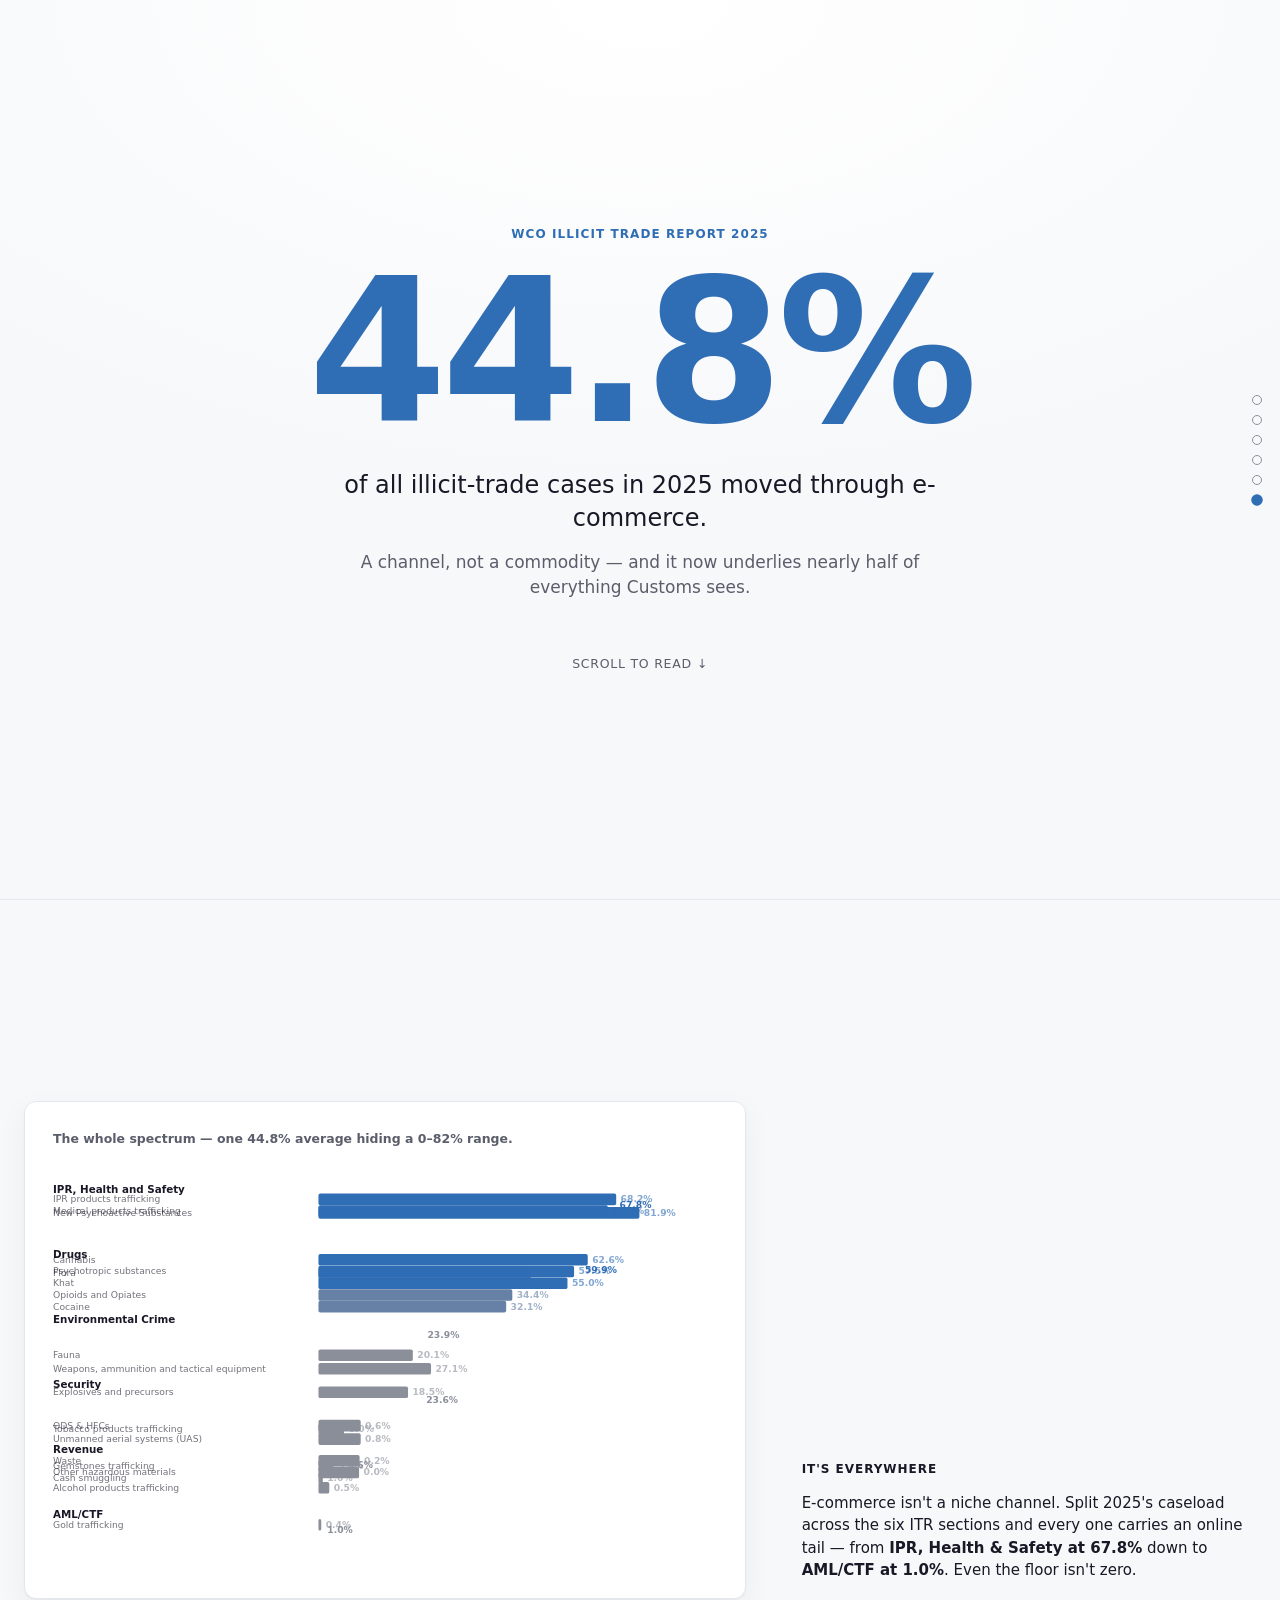
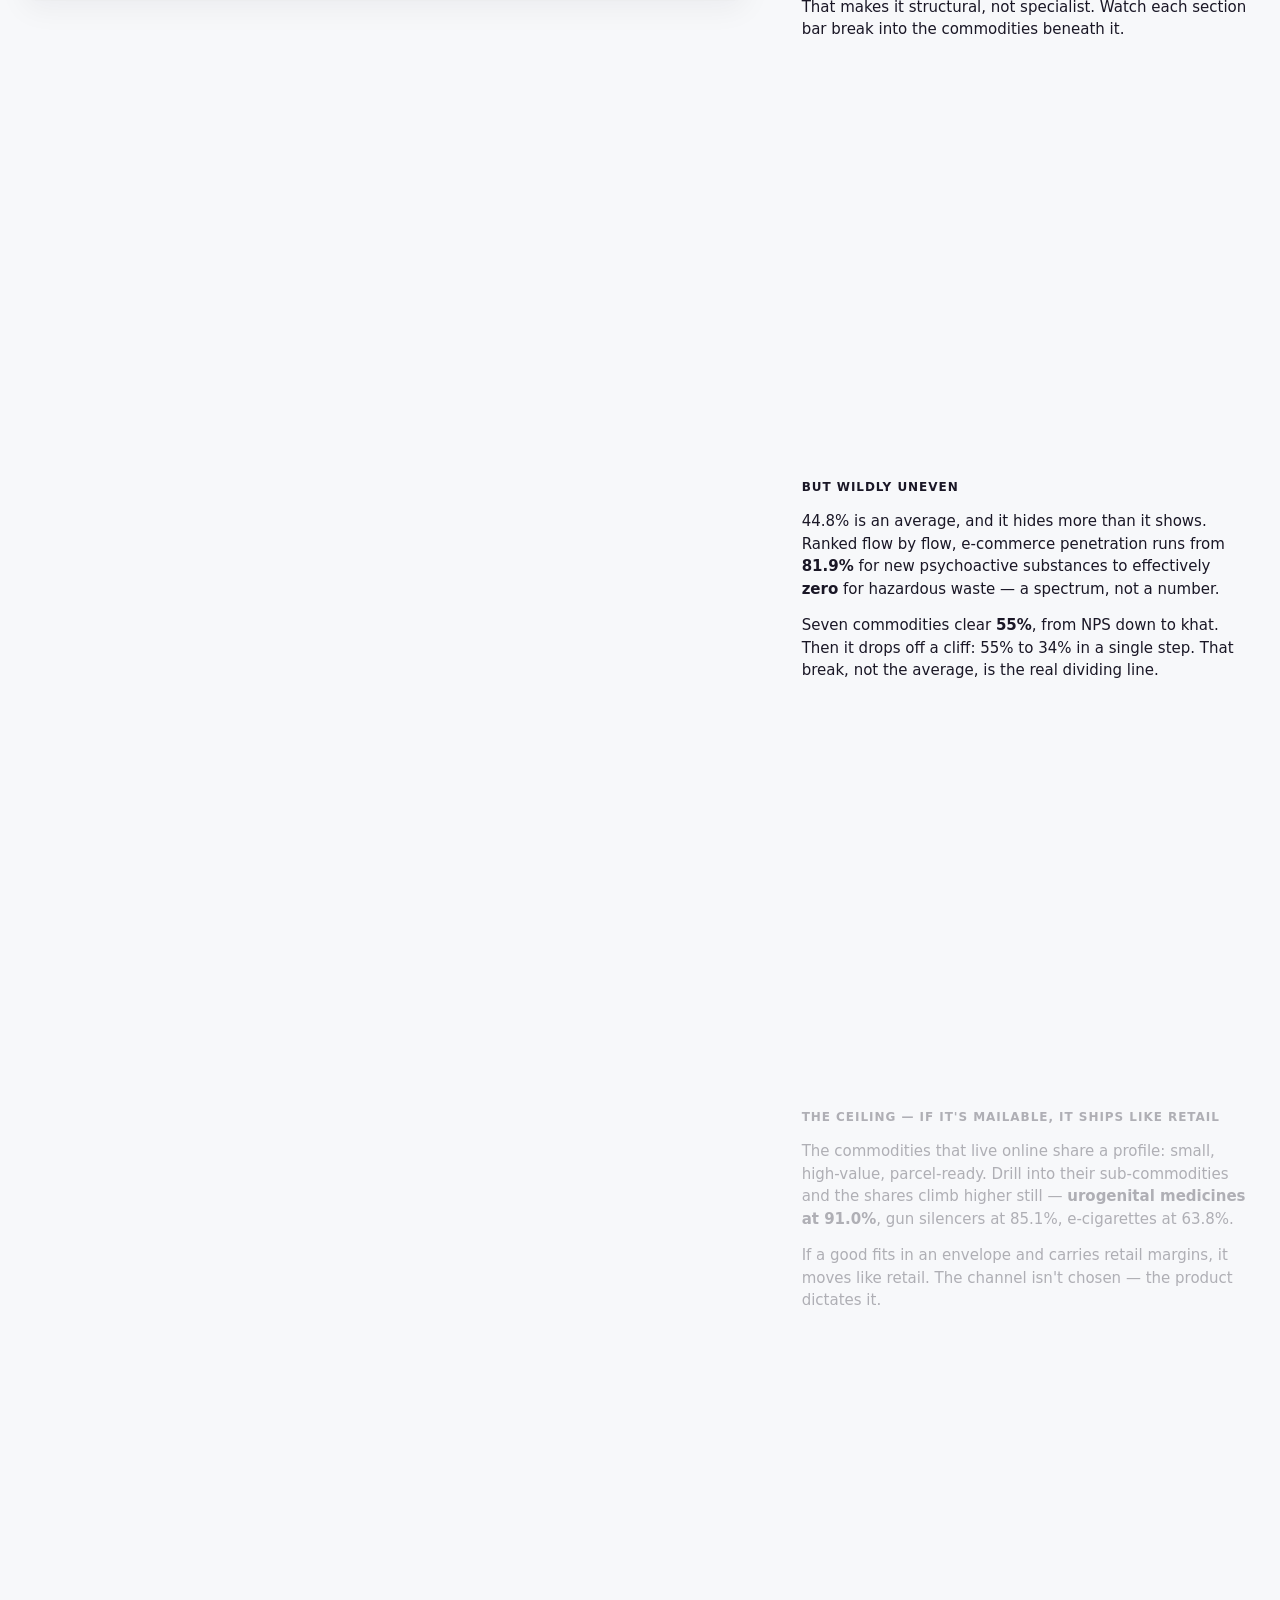
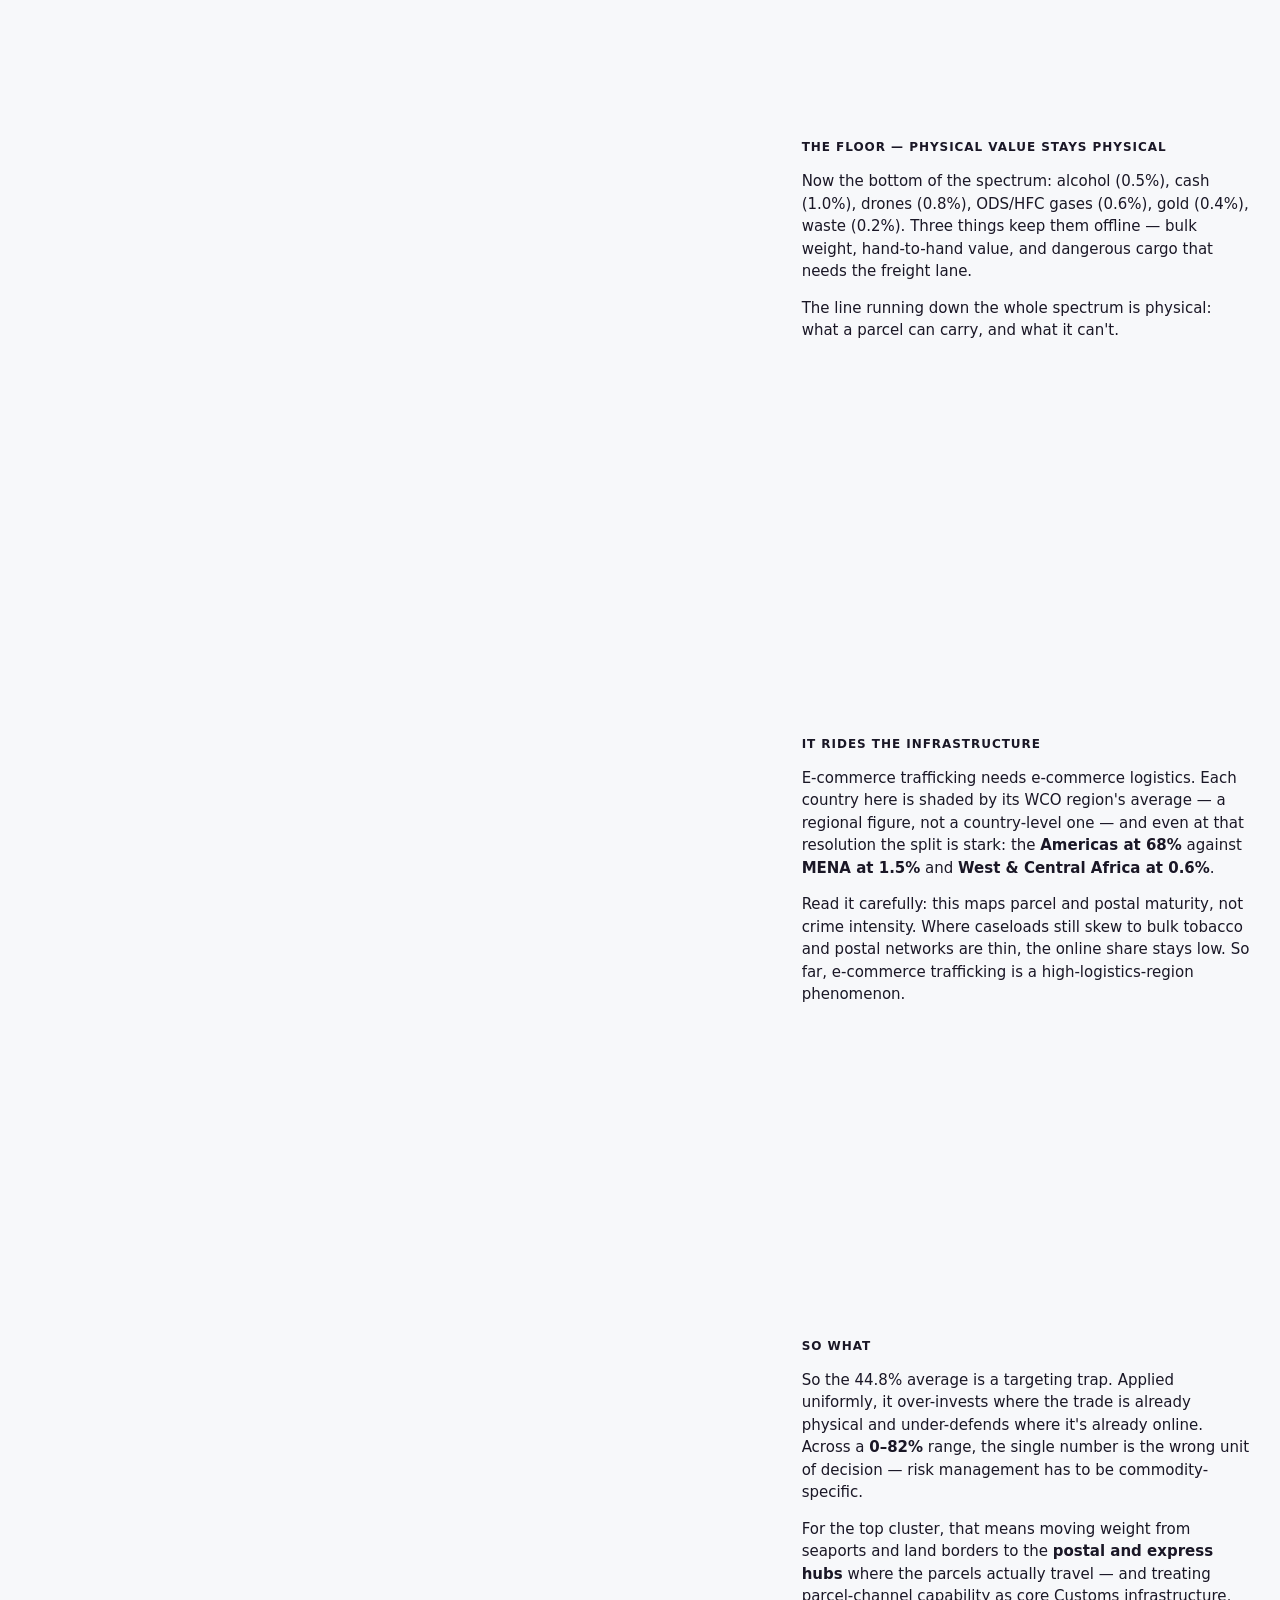
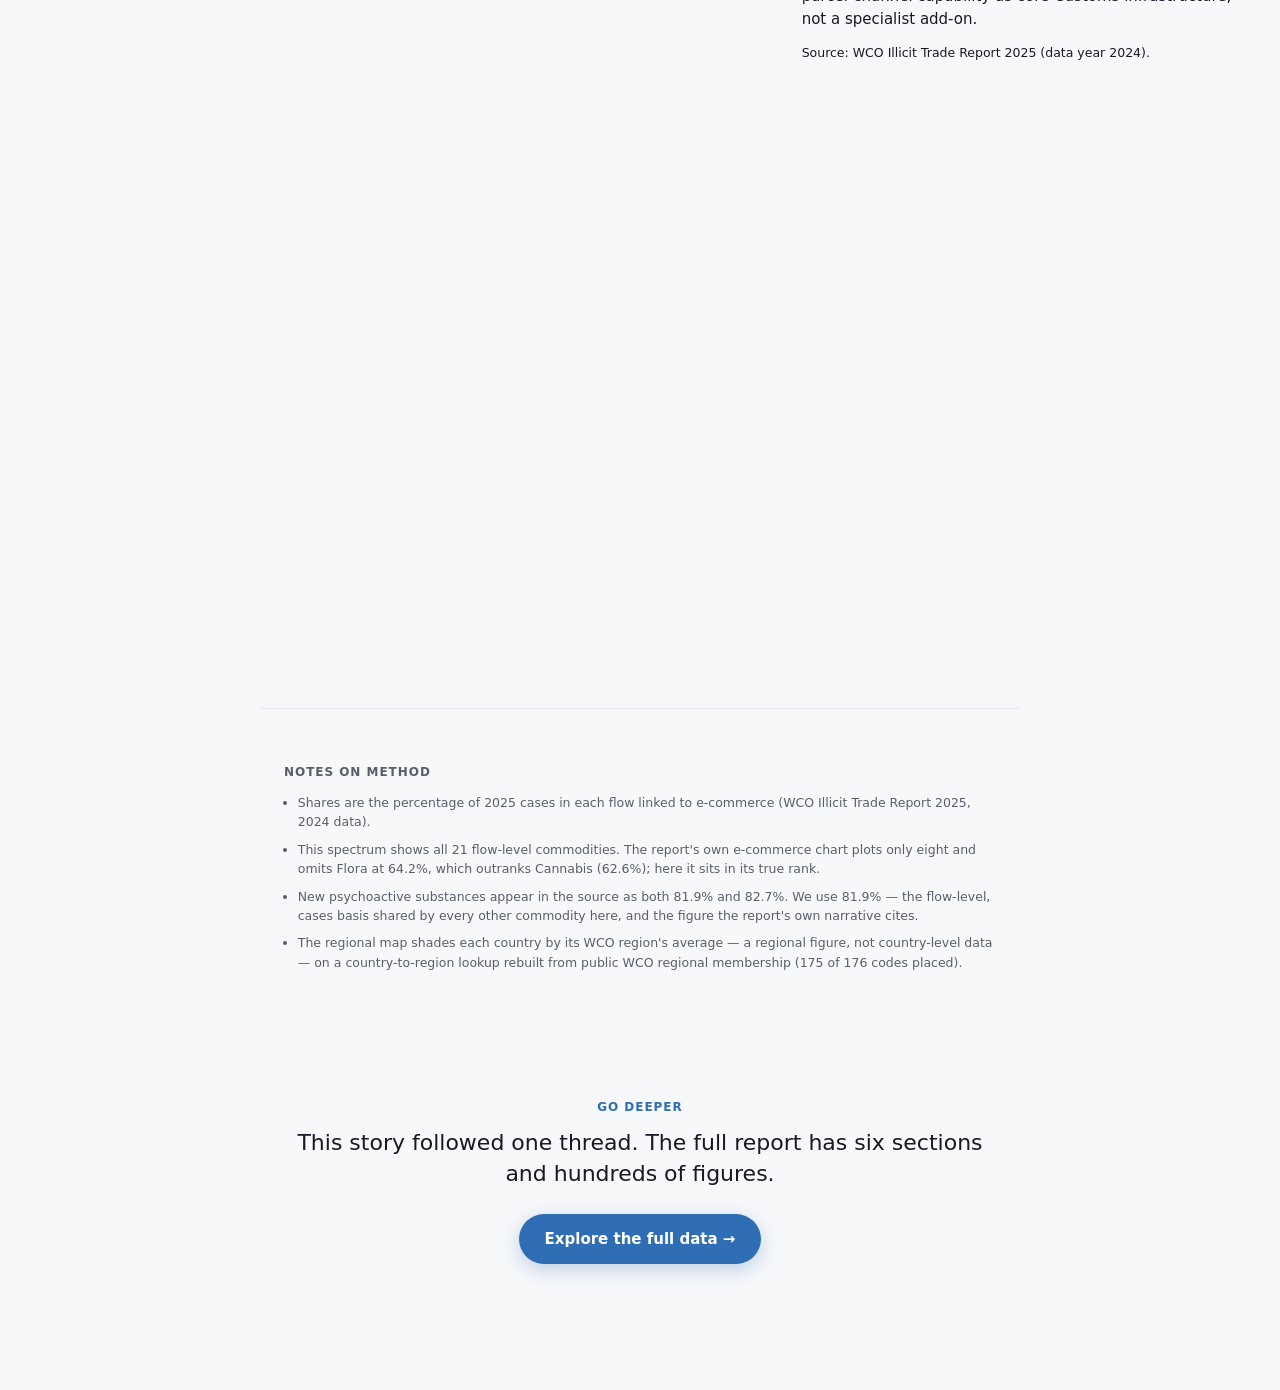
==== index.html @ 4ec56b1b "Phase A: Explore app shell + chart component library + Drugs section Build the Explore app (explore." ====
<!DOCTYPE html>
<html lang="en" style="--accent:#2F6DB5">
<head>
  <meta charset="utf-8">
  <meta name="viewport" content="width=device-width, initial-scale=1">
  <title>The e-commerce spectrum &mdash; WCO Illicit Trade Report 2025</title>
  <meta name="description" content="A scroll-driven read of how much of each illicit good now moves through e-commerce, from 81.9% to nearly zero. WCO Illicit Trade Report 2025.">
  <link rel="icon" href="data:,">
  <link rel="stylesheet" href="./styles.css">
</head>
<body>
  <!-- ============================================================= -->
  <!-- BEAT 1 — HOOK (full viewport, before the sticky graphic)      -->
  <!-- ============================================================= -->
  <header class="hook" id="hook">
    <div class="hook-inner">
      <p class="eyebrow">WCO Illicit Trade Report 2025</p>
      <p class="hook-number"><span class="hook-figure">44.8%</span></p>
      <p class="hook-sub">
        of all illicit-trade cases in 2025 moved through e-commerce.
      </p>
      <p class="hook-subline">
        A channel, not a commodity &mdash; and it now underlies nearly half of
        everything Customs sees.
      </p>
      <p class="hook-scroll" aria-hidden="true">Scroll to read &darr;</p>
    </div>
  </header>

  <!-- ============================================================= -->
  <!-- BEATS 2–7 — sticky transforming graphic + scrolling narration -->
  <!-- ============================================================= -->
  <div class="scrolly" id="scrolly">

    <!-- STICKY graphic pane (pinned; one persistent graphic drives all states) -->
    <div class="scrolly__graphic">
      <figure class="graphic-inner" role="group" aria-labelledby="graphic-caption">
        <figcaption class="graphic-caption" id="graphic-caption">
          E-commerce share of illicit-trade cases &mdash; the full commodity spectrum.
        </figcaption>
        <!-- The graphic. Ships with a static full spectrum so it renders with no JS;
             app.js replaces it with the interactive, scroll-driven version. -->
        <div class="graphic" id="graphic" aria-busy="true">
          <svg viewBox="0 0 900 560" width="100%" role="img" aria-label="E-commerce share of illicit-trade cases for 21 commodities, from 81.9% for new psychoactive substances down to 0.0% for other hazardous materials.">
            <g><text class="cat-label" x="0" y="25">New Psychoactive Substances</text><rect x="360" y="14.5" width="486.0" height="13" rx="2.5" fill="#2F6DB5"></rect><text class="val-label" x="852.0" y="25" fill="#2F6DB5">81.9%</text></g>
            <g><text class="cat-label" x="0" y="51">IPR products trafficking</text><rect x="360" y="40.5" width="404.7" height="13" rx="2.5" fill="#2F6DB5"></rect><text class="val-label" x="770.7" y="51" fill="#2F6DB5">68.2%</text></g>
            <g><text class="cat-label" x="0" y="77">Medical products trafficking</text><rect x="360" y="66.5" width="386.3" height="13" rx="2.5" fill="#2F6DB5"></rect><text class="val-label" x="752.3" y="77" fill="#2F6DB5">65.1%</text></g>
            <g><text class="cat-label" x="0" y="103">Flora</text><rect x="360" y="92.5" width="381.0" height="13" rx="2.5" fill="#2F6DB5"></rect><text class="val-label" x="747.0" y="103" fill="#2F6DB5">64.2%</text></g>
            <g><text class="cat-label" x="0" y="129">Cannabis</text><rect x="360" y="118.5" width="371.5" height="13" rx="2.5" fill="#2F6DB5"></rect><text class="val-label" x="737.5" y="129" fill="#2F6DB5">62.6%</text></g>
            <g><text class="cat-label" x="0" y="155">Psychotropic substances</text><rect x="360" y="144.5" width="341.2" height="13" rx="2.5" fill="#2F6DB5"></rect><text class="val-label" x="707.2" y="155" fill="#2F6DB5">57.5%</text></g>
            <g><text class="cat-label" x="0" y="181">Khat</text><rect x="360" y="170.5" width="326.4" height="13" rx="2.5" fill="#2F6DB5"></rect><text class="val-label" x="692.4" y="181" fill="#2F6DB5">55.0%</text></g>
            <g><text class="cat-label" x="0" y="207">Opioids and Opiates</text><rect x="360" y="196.5" width="204.1" height="13" rx="2.5" fill="#8A8F9A"></rect><text class="val-label" x="570.1" y="207" fill="#8A8F9A">34.4%</text></g>
            <g><text class="cat-label" x="0" y="233">Cocaine</text><rect x="360" y="222.5" width="190.5" height="13" rx="2.5" fill="#8A8F9A"></rect><text class="val-label" x="556.5" y="233" fill="#8A8F9A">32.1%</text></g>
            <g><text class="cat-label" x="0" y="259">Weapons, ammunition and tactical equipment</text><rect x="360" y="248.5" width="160.8" height="13" rx="2.5" fill="#8A8F9A"></rect><text class="val-label" x="526.8" y="259" fill="#8A8F9A">27.1%</text></g>
            <g><text class="cat-label" x="0" y="285">Fauna</text><rect x="360" y="274.5" width="119.3" height="13" rx="2.5" fill="#8A8F9A"></rect><text class="val-label" x="485.3" y="285" fill="#8A8F9A">20.1%</text></g>
            <g><text class="cat-label" x="0" y="311">Explosives and precursors</text><rect x="360" y="300.5" width="109.8" height="13" rx="2.5" fill="#8A8F9A"></rect><text class="val-label" x="475.8" y="311" fill="#8A8F9A">18.5%</text></g>
            <g><text class="cat-label" x="0" y="337">Tobacco products trafficking</text><rect x="360" y="326.5" width="35.6" height="13" rx="2.5" fill="#8A8F9A"></rect><text class="val-label" x="401.6" y="337" fill="#8A8F9A">6.0%</text></g>
            <g><text class="cat-label" x="0" y="363">Gemstones trafficking</text><rect x="360" y="352.5" width="29.7" height="13" rx="2.5" fill="#8A8F9A"></rect><text class="val-label" x="395.7" y="363" fill="#8A8F9A">5.0%</text></g>
            <g><text class="cat-label" x="0" y="389">Cash smuggling</text><rect x="360" y="378.5" width="5.9" height="13" rx="2.5" fill="#8A8F9A"></rect><text class="val-label" x="371.9" y="389" fill="#8A8F9A">1.0%</text></g>
            <g><text class="cat-label" x="0" y="415">Unmanned aerial systems (UAS)</text><rect x="360" y="404.5" width="4.7" height="13" rx="2.5" fill="#8A8F9A"></rect><text class="val-label" x="370.7" y="415" fill="#8A8F9A">0.8%</text></g>
            <g><text class="cat-label" x="0" y="441">ODS &amp; HFCs</text><rect x="360" y="430.5" width="3.6" height="13" rx="2.5" fill="#8A8F9A"></rect><text class="val-label" x="369.6" y="441" fill="#8A8F9A">0.6%</text></g>
            <g><text class="cat-label" x="0" y="467">Alcohol products trafficking</text><rect x="360" y="456.5" width="3.0" height="13" rx="2.5" fill="#8A8F9A"></rect><text class="val-label" x="369.0" y="467" fill="#8A8F9A">0.5%</text></g>
            <g><text class="cat-label" x="0" y="493">Gold trafficking</text><rect x="360" y="482.5" width="2.4" height="13" rx="2.5" fill="#8A8F9A"></rect><text class="val-label" x="368.4" y="493" fill="#8A8F9A">0.4%</text></g>
            <g><text class="cat-label" x="0" y="519">Waste</text><rect x="360" y="508.5" width="1.2" height="13" rx="2.5" fill="#8A8F9A"></rect><text class="val-label" x="367.2" y="519" fill="#8A8F9A">0.2%</text></g>
            <g><text class="cat-label" x="0" y="545">Other hazardous materials</text><rect x="360" y="534.5" width="0.0" height="13" rx="2.5" fill="#8A8F9A"></rect><text class="val-label" x="366.0" y="545" fill="#8A8F9A">0.0%</text></g>
          </svg>
        </div>
      </figure>
    </div>

    <!-- SCROLLING narration. Each .step sets the graphic state as it enters view. -->
    <div class="scrolly__narration">

      <!-- BEAT 2 — IT'S EVERYWHERE (sections) -->
      <section class="step" data-beat="sections" id="step-sections">
        <p class="step-kicker">It's everywhere</p>
        <p>
          E-commerce isn't a niche channel. Split 2025's caseload across the six
          ITR sections and every one carries an online tail &mdash; from
          <strong>IPR, Health &amp; Safety at 67.8%</strong> down to
          <strong>AML/CTF at 1.0%</strong>. Even the floor isn't zero.
        </p>
        <p>
          That makes it structural, not specialist. Watch each section bar break
          into the commodities beneath it.
        </p>
      </section>

      <!-- BEAT 3 — WILDLY UNEVEN (full spectrum) -->
      <section class="step" data-beat="spectrum" id="step-spectrum">
        <p class="step-kicker">But wildly uneven</p>
        <p>
          44.8% is an average, and it hides more than it shows. Ranked flow by
          flow, e-commerce penetration runs from <strong>81.9%</strong> for new
          psychoactive substances to effectively <strong>zero</strong> for
          hazardous waste &mdash; a spectrum, not a number.
        </p>
        <p>
          Seven commodities clear <strong>55%</strong>, from NPS down to khat.
          Then it drops off a cliff: 55% to 34% in a single step. That break, not
          the average, is the real dividing line.
        </p>
      </section>

      <!-- BEAT 4 — THE CEILING -->
      <section class="step" data-beat="ceiling" id="step-ceiling">
        <p class="step-kicker">The ceiling &mdash; if it's mailable, it ships like retail</p>
        <p>
          The commodities that live online share a profile: small, high-value,
          parcel-ready. Drill into their sub-commodities and the shares climb
          higher still &mdash; <strong>urogenital medicines at 91.0%</strong>, gun
          silencers at 85.1%, e-cigarettes at 63.8%.
        </p>
        <p>
          If a good fits in an envelope and carries retail margins, it moves like
          retail. The channel isn't chosen &mdash; the product dictates it.
        </p>
      </section>

      <!-- BEAT 5 — THE FLOOR -->
      <section class="step" data-beat="floor" id="step-floor">
        <p class="step-kicker">The floor &mdash; physical value stays physical</p>
        <p>
          Now the bottom of the spectrum: alcohol (0.5%), cash (1.0%), drones
          (0.8%), ODS/HFC gases (0.6%), gold (0.4%), waste (0.2%). Three things
          keep them offline &mdash; bulk weight, hand-to-hand value, and dangerous
          cargo that needs the freight lane.
        </p>
        <p>
          The line running down the whole spectrum is physical: what a parcel can
          carry, and what it can't.
        </p>
      </section>

      <!-- BEAT 6 — THE MAP -->
      <section class="step" data-beat="map" id="step-map">
        <p class="step-kicker">It rides the infrastructure</p>
        <p>
          E-commerce trafficking needs e-commerce logistics. Each country here is
          shaded by its WCO region's average &mdash; a regional figure, not a
          country-level one &mdash; and even at that resolution the split is stark:
          the <strong>Americas at 68%</strong> against <strong>MENA at 1.5%</strong>
          and <strong>West &amp; Central Africa at 0.6%</strong>.
        </p>
        <p>
          Read it carefully: this maps parcel and postal maturity, not crime
          intensity. Where caseloads still skew to bulk tobacco and postal networks
          are thin, the online share stays low. So far, e-commerce trafficking is a
          high-logistics-region phenomenon.
        </p>
      </section>

      <!-- BEAT 7 — SO WHAT -->
      <section class="step" data-beat="sowhat" id="step-sowhat">
        <p class="step-kicker">So what</p>
        <p>
          So the 44.8% average is a targeting trap. Applied uniformly, it
          over-invests where the trade is already physical and under-defends where
          it's already online. Across a <strong>0&ndash;82%</strong> range, the
          single number is the wrong unit of decision &mdash; risk management has
          to be commodity-specific.
        </p>
        <p>
          For the top cluster, that means moving weight from seaports and land
          borders to the <strong>postal and express hubs</strong> where the parcels
          actually travel &mdash; and treating parcel-channel capability as core
          Customs infrastructure, not a specialist add-on.
        </p>
        <p class="step-credit">Source: WCO Illicit Trade Report 2025 (data year 2024).</p>
      </section>

    </div>
  </div>

  <!-- ============================================================= -->
  <!-- END-OF-PIECE SMALL PRINT — notes on method                    -->
  <!-- ============================================================= -->
  <footer class="method" id="method">
    <h2 class="method-title">Notes on method</h2>
    <ul class="method-list">
      <li>
        Shares are the percentage of 2025 cases in each flow linked to e-commerce
        (WCO Illicit Trade Report 2025, 2024 data).
      </li>
      <li>
        This spectrum shows all 21 flow-level commodities. The report's own
        e-commerce chart plots only eight and omits Flora at 64.2%, which outranks
        Cannabis (62.6%); here it sits in its true rank.
      </li>
      <li>
        New psychoactive substances appear in the source as both 81.9% and 82.7%.
        We use 81.9% &mdash; the flow-level, cases basis shared by every other
        commodity here, and the figure the report's own narrative cites.
      </li>
      <li>
        The regional map shades each country by its WCO region's average &mdash; a
        regional figure, not country-level data &mdash; on a country-to-region
        lookup rebuilt from public WCO regional membership (175 of 176 codes
        placed).
      </li>
    </ul>
  </footer>

  <!-- ============================================================= -->
  <!-- END OF STORY — gateway to the full Explore app                -->
  <!-- ============================================================= -->
  <aside class="explore-cta">
    <p class="explore-cta__eyebrow">Go deeper</p>
    <p class="explore-cta__lead">
      This story followed one thread. The full report has six sections and
      hundreds of figures.
    </p>
    <a class="explore-cta__btn" href="./explore.html">Explore the full data &rarr;</a>
  </aside>

  <script src="./app.js"></script>
</body>
</html>
---- styles.css ----
/* WCO ITR 2025 — Step 2: scrollytelling engine + the sticky transforming graphic.
   Progressive enhancement: the page renders as narration + a static full spectrum
   with no JavaScript; app.js adds `.js` to <html> and takes over the graphic. */

:root {
  --accent: #2F6DB5;      /* WCO blue — reserved for the e-commerce-native cluster */
  --accent-deep: #1B4A82; /* darkest end of the choropleth ramp */
  --gray: #8A8F9A;        /* every non-accent commodity */
  --ink: #1A1726;
  --ink-soft: #5A5E6B;
  --paper: #F7F8FA;
  --surface: #FFFFFF;
  --hairline: #E4E7ED;
}

* { box-sizing: border-box; }

html, body { margin: 0; padding: 0; }

body {
  font-family: -apple-system, "Segoe UI", system-ui, Roboto, sans-serif;
  font-size: 15px;
  line-height: 1.5;
  color: var(--ink);
  background: var(--paper);
  -webkit-font-smoothing: antialiased;
}

.eyebrow {
  margin: 0 0 14px;
  font-size: 12px;
  font-weight: 600;
  letter-spacing: 0.09em;
  text-transform: uppercase;
  color: var(--accent);
}

/* ================================================================= */
/* BEAT 1 — HOOK                                                      */
/* ================================================================= */
.hook {
  min-height: 100vh;
  min-height: 100svh;
  display: flex;
  align-items: center;
  justify-content: center;
  padding: 40px 24px;
  background:
    radial-gradient(120% 90% at 50% 0%, #FFFFFF 0%, var(--paper) 60%);
  border-bottom: 1px solid var(--hairline);
}

.hook-inner {
  max-width: 760px;
  text-align: center;
}

.hook-number {
  margin: 0;
  line-height: 0.95;
}

.hook-figure {
  display: inline-block;
  font-size: clamp(72px, 18vw, 200px);
  font-weight: 700;
  letter-spacing: -0.03em;
  color: var(--accent);
  font-variant-numeric: tabular-nums;
}

.hook-sub {
  margin: 22px auto 0;
  max-width: 30em;
  font-size: clamp(17px, 2.6vw, 24px);
  font-weight: 500;
  line-height: 1.4;
  color: var(--ink);
}

.hook-subline {
  margin: 14px auto 0;
  max-width: 34em;
  font-size: clamp(14px, 1.9vw, 17px);
  font-weight: 400;
  line-height: 1.45;
  color: var(--ink-soft);
}

.hook-scroll {
  margin: 56px 0 0;
  font-size: 12.5px;
  letter-spacing: 0.06em;
  text-transform: uppercase;
  color: var(--ink-soft);
}
.js .hook-scroll { animation: nudge 2.4s ease-in-out infinite; }
@keyframes nudge {
  0%, 100% { transform: translateY(0); opacity: 0.75; }
  50%      { transform: translateY(5px); opacity: 1; }
}

/* ================================================================= */
/* SCROLLY LAYOUT — sticky graphic + narration column                */
/* ================================================================= */
.scrolly {
  max-width: 1440px;
  margin: 0 auto;
  padding: 0 24px 8vh;
  display: grid;
  grid-template-columns: 1.35fr 0.85fr;
  gap: 56px;
  align-items: start;
}

/* Sticky graphic pane */
.scrolly__graphic {
  position: -webkit-sticky;
  position: sticky;
  top: 0;
  height: 100vh;
  height: 100svh;
  display: flex;
  align-items: center;
}

.graphic-inner {
  margin: 0;
  width: 100%;
  position: relative;
  background: var(--surface);
  border: 1px solid var(--hairline);
  border-radius: 12px;
  padding: 28px 28px 24px;
  box-shadow: 0 1px 2px rgba(26, 23, 38, 0.05), 0 10px 30px rgba(26, 23, 38, 0.05);
}

.graphic-caption {
  margin: 0 0 12px;
  font-size: 12.5px;
  font-weight: 600;
  color: var(--ink-soft);
  min-height: 1.4em;
}

.graphic { width: 100%; position: relative; }

.graphic svg { display: block; width: 100%; height: auto; transition: opacity 0.55s ease; }
.graphic svg text { font-family: inherit; }

/* Chart typography */
.cat-label { font-size: 12.5px; fill: var(--ink); }
.val-label {
  font-size: 12.5px;
  font-weight: 600;
  font-variant-numeric: tabular-nums;
}
.sec-label { font-size: 14px; font-weight: 600; fill: var(--ink); }

/* Narration column */
.scrolly__narration {
  padding: 42vh 0;
}

.step {
  min-height: 62vh;
  margin: 0 0 8vh;
  display: flex;
  flex-direction: column;
  justify-content: center;
  max-width: 30em;
}

.step p {
  margin: 0 0 14px;
  color: var(--ink);
}
.step p strong { font-weight: 650; color: var(--ink); }

.step-kicker {
  margin: 0 0 14px !important;
  font-size: 12px;
  font-weight: 700;
  letter-spacing: 0.08em;
  text-transform: uppercase;
  color: var(--accent);
}

.step-credit {
  margin-top: 10px;
  font-size: 12.5px;
  color: var(--ink-soft);
}

/* Once the interactive graphic is built, dim inactive steps so the reader's
   focus tracks the graphic. Gated on `.enhanced` (not `.js`) so a data-load
   failure leaves every step fully readable. */
.enhanced .step {
  opacity: 0.32;
  transition: opacity 0.4s ease;
}
.enhanced .step.is-active { opacity: 1; }

/* ================================================================= */
/* BEAT 4 — sub-commodity annotation cards (built by JS)             */
/* ================================================================= */
.annotations {
  position: absolute;
  inset: 0;
  pointer-events: none;
}
.anno {
  position: absolute;
  right: 4%;
  max-width: 44%;
  background: var(--accent);
  color: #fff;
  padding: 8px 11px;
  border-radius: 8px;
  font-size: 12.5px;
  line-height: 1.3;
  box-shadow: 0 6px 18px rgba(26, 23, 38, 0.18);
  opacity: 0;
  transform: translateX(16px);
  transition: opacity 0.45s ease, transform 0.45s ease;
}
/* Stacked down the right of the chart. Percentages are of the chart (.graphic),
   which sits below the caption, so the cards spread over the bars without ever
   reaching the caption. */
.anno:nth-child(1) { top: 4%; }
.anno:nth-child(2) { top: 38%; }
.anno:nth-child(3) { top: 63%; }
.anno b {
  display: block;
  font-size: 18px;
  font-weight: 700;
  font-variant-numeric: tabular-nums;
  line-height: 1.1;
}
.anno small { opacity: 0.85; font-size: 11.5px; }
.annotations.show .anno { opacity: 1; transform: translateX(0); }
.annotations.show .anno:nth-child(2) { transition-delay: 0.1s; }
.annotations.show .anno:nth-child(3) { transition-delay: 0.2s; }

/* On narrower columns the chart is shorter while the text cards wrap taller, so
   compact the cards and pack the stack tighter to keep all three within the
   chart — no card overruns the box or collides with its neighbour. */
@media (max-width: 1120px) {
  .anno {
    max-width: 46%;
    padding: 6px 9px;
    font-size: 11px;
    line-height: 1.22;
  }
  .anno b { font-size: 15px; line-height: 1.05; }
  .anno small { font-size: 10.5px; }
  .anno:nth-child(1) { top: 3%; }
  .anno:nth-child(2) { top: 34%; }
  .anno:nth-child(3) { top: 60%; }
}
/* In the tightest windows — the narrow two-column band and small phones — even
   the compact cards can't all fit with the secondary note, so drop the note
   (keeping the headline share + label) rather than let the cards overlap. */
@media (min-width: 821px) and (max-width: 1010px) { .anno small { display: none; } }
@media (max-width: 500px) { .anno small { display: none; } }

/* ================================================================= */
/* BEAT 6 — choropleth map + legend (built by JS)                    */
/* ================================================================= */
.mapwrap {
  position: absolute;
  inset: 28px 28px 24px;
  display: flex;
  flex-direction: column;
  justify-content: center;
  opacity: 0;
  pointer-events: none;
  transition: opacity 0.6s ease;
}
.mapwrap.show { opacity: 1; }
.mapwrap svg { display: block; width: 100%; height: auto; }
.map-country { stroke: var(--surface); stroke-width: 0.4; }

.map-legend {
  margin-top: 14px;
  display: flex;
  align-items: center;
  gap: 10px;
  font-size: 11.5px;
  color: var(--ink-soft);
  flex-wrap: wrap;
}
.legend-bar {
  height: 10px;
  width: 160px;
  border-radius: 5px;
  background: linear-gradient(90deg, #E8F0F9 0%, var(--accent) 70%, var(--accent-deep) 100%);
}
.legend-caption {
  margin-top: 8px;
  font-size: 11.5px;
  color: var(--ink-soft);
  line-height: 1.35;
}

/* Graphic swaps between the bar SVG and the map — cross-fade rather than a
   hard visibility snap so the bars→map transition reads as one deliberate move. */
.graphic.is-map svg { opacity: 0; pointer-events: none; }

/* ================================================================= */
/* Progress dots                                                     */
/* ================================================================= */
.progress {
  position: fixed;
  right: 18px;
  top: 50%;
  transform: translateY(-50%);
  display: flex;
  flex-direction: column;
  gap: 10px;
  z-index: 20;
}
.progress button {
  width: 10px; height: 10px;
  padding: 0;
  border: 1.5px solid var(--gray);
  border-radius: 50%;
  background: transparent;
  cursor: pointer;
  transition: background 0.25s ease, border-color 0.25s ease, transform 0.2s ease;
}
.progress button.on {
  background: var(--accent);
  border-color: var(--accent);
  transform: scale(1.15);
}
.progress button:focus-visible { outline: 2px solid var(--accent); outline-offset: 2px; }

.chart-error { font-size: 14px; color: #B23A3A; }

/* ================================================================= */
/* END-OF-PIECE SMALL PRINT — notes on method                        */
/* ================================================================= */
.method {
  max-width: 760px;
  margin: 0 auto;
  padding: 6vh 24px 12vh;
  border-top: 1px solid var(--hairline);
  color: var(--ink-soft);
}
.method-title {
  margin: 0 0 12px;
  font-size: 12px;
  font-weight: 700;
  letter-spacing: 0.08em;
  text-transform: uppercase;
  color: var(--ink-soft);
}
.method-list {
  margin: 0;
  padding-left: 1.1em;
  font-size: 12.5px;
  line-height: 1.55;
}
.method-list li { margin: 0 0 8px; }
.method-list li:last-child { margin-bottom: 0; }

/* ================================================================= */
/* END-OF-STORY CTA — gateway to the Explore app                     */
/* ================================================================= */
.explore-cta {
  max-width: 760px;
  margin: 0 auto;
  padding: 2vh 24px 14vh;
  text-align: center;
}
.explore-cta__eyebrow {
  margin: 0 0 12px;
  font-size: 12px; font-weight: 700; letter-spacing: 0.08em;
  text-transform: uppercase; color: var(--accent);
}
.explore-cta__lead {
  margin: 0 auto 24px;
  max-width: 34em;
  font-size: clamp(17px, 2.4vw, 22px);
  font-weight: 500; line-height: 1.4; color: var(--ink);
}
.explore-cta__btn {
  display: inline-block;
  padding: 14px 26px;
  background: var(--accent); color: #fff;
  font-size: 15px; font-weight: 650;
  text-decoration: none; border-radius: 999px;
  box-shadow: 0 6px 20px rgba(47, 109, 181, 0.28);
  transition: transform 0.2s ease, box-shadow 0.2s ease, background 0.2s ease;
}
.explore-cta__btn:hover {
  background: var(--accent-deep);
  transform: translateY(-1px);
  box-shadow: 0 9px 26px rgba(47, 109, 181, 0.34);
}
.explore-cta__btn:focus-visible { outline: 3px solid var(--accent); outline-offset: 3px; }

/* ================================================================= */
/* MOBILE FALLBACK                                                    */
/* Graphic sticks to the TOP as a shorter pane; narration scrolls    */
/* beneath it. Single column. Annotations reflow under the bars.     */
/* ================================================================= */
@media (max-width: 820px) {
  .scrolly {
    grid-template-columns: 1fr;
    gap: 0;
    padding-bottom: 4vh;
  }
  .scrolly__graphic {
    height: auto;
    top: 0;
    padding: 8px 0;
    background: linear-gradient(var(--paper) 78%, rgba(247,248,250,0));
    z-index: 5;
  }
  .graphic-inner { padding: 14px 14px 12px; }
  .scrolly__narration { padding: 6vh 0 2vh; }
  .step {
    min-height: 0;
    margin: 0 0 34vh;
    max-width: none;
  }
  .step:last-child { margin-bottom: 8vh; }
  .anno { font-size: 11.5px; }
  .progress { display: none; }
}

@media (max-width: 560px) {
  body { font-size: 14px; }
  .graphic-inner { border-radius: 10px; }
}

/* ================================================================= */
/* REDUCED MOTION — snap to end states, no tweening or nudges        */
/* ================================================================= */
@media (prefers-reduced-motion: reduce) {
  .enhanced .step,
  .anno,
  .mapwrap,
  .graphic svg,
  .progress button { transition: none !important; }
  .hook-scroll { animation: none !important; }
}
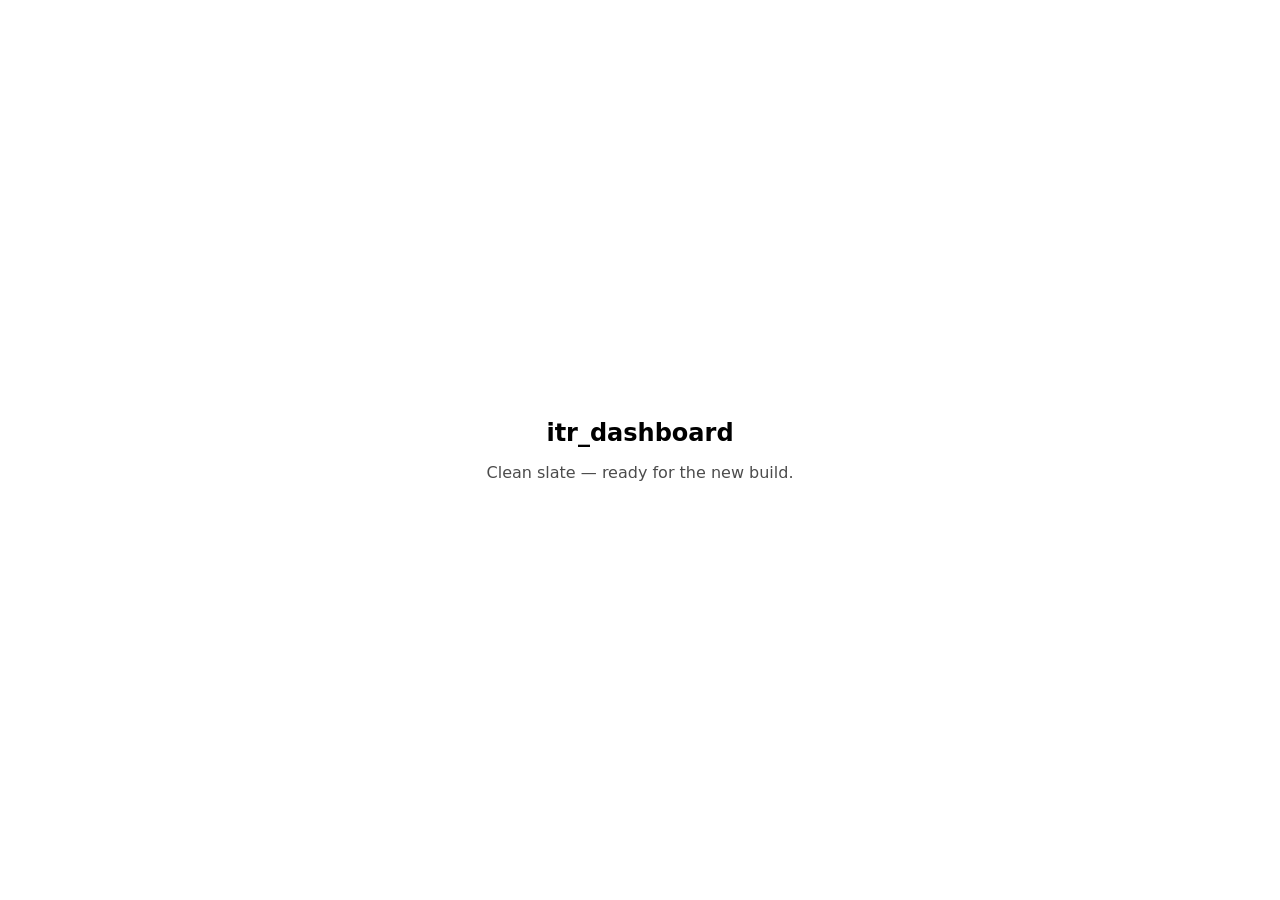
==== commit b25705e7: "Clear out ITR dashboard, keep GitHub Pages deployment Remove the ITR 2025 dashboard source (app.js, " ====
--- a/index.html
+++ b/index.html
@@ -1,218 +1,27 @@
 <!DOCTYPE html>
-<html lang="en" style="--accent:#2F6DB5">
+<html lang="en">
 <head>
   <meta charset="utf-8">
   <meta name="viewport" content="width=device-width, initial-scale=1">
-  <title>The e-commerce spectrum &mdash; WCO Illicit Trade Report 2025</title>
-  <meta name="description" content="A scroll-driven read of how much of each illicit good now moves through e-commerce, from 81.9% to nearly zero. WCO Illicit Trade Report 2025.">
-  <link rel="icon" href="data:,">
-  <link rel="stylesheet" href="./styles.css">
+  <title>itr_dashboard</title>
+  <style>
+    :root { color-scheme: light dark; }
+    body {
+      margin: 0;
+      min-height: 100vh;
+      display: grid;
+      place-items: center;
+      font: 16px/1.6 system-ui, -apple-system, "Segoe UI", sans-serif;
+    }
+    main { text-align: center; padding: 2rem; }
+    h1 { margin: 0 0 .5rem; font-size: 1.5rem; }
+    p { margin: 0; opacity: .7; }
+  </style>
 </head>
 <body>
-  <!-- ============================================================= -->
-  <!-- BEAT 1 — HOOK (full viewport, before the sticky graphic)      -->
-  <!-- ============================================================= -->
-  <header class="hook" id="hook">
-    <div class="hook-inner">
-      <p class="eyebrow">WCO Illicit Trade Report 2025</p>
-      <p class="hook-number"><span class="hook-figure">44.8%</span></p>
-      <p class="hook-sub">
-        of all illicit-trade cases in 2025 moved through e-commerce.
-      </p>
-      <p class="hook-subline">
-        A channel, not a commodity &mdash; and it now underlies nearly half of
-        everything Customs sees.
-      </p>
-      <p class="hook-scroll" aria-hidden="true">Scroll to read &darr;</p>
-    </div>
-  </header>
-
-  <!-- ============================================================= -->
-  <!-- BEATS 2–7 — sticky transforming graphic + scrolling narration -->
-  <!-- ============================================================= -->
-  <div class="scrolly" id="scrolly">
-
-    <!-- STICKY graphic pane (pinned; one persistent graphic drives all states) -->
-    <div class="scrolly__graphic">
-      <figure class="graphic-inner" role="group" aria-labelledby="graphic-caption">
-        <figcaption class="graphic-caption" id="graphic-caption">
-          E-commerce share of illicit-trade cases &mdash; the full commodity spectrum.
-        </figcaption>
-        <!-- The graphic. Ships with a static full spectrum so it renders with no JS;
-             app.js replaces it with the interactive, scroll-driven version. -->
-        <div class="graphic" id="graphic" aria-busy="true">
-          <svg viewBox="0 0 900 560" width="100%" role="img" aria-label="E-commerce share of illicit-trade cases for 21 commodities, from 81.9% for new psychoactive substances down to 0.0% for other hazardous materials.">
-            <g><text class="cat-label" x="0" y="25">New Psychoactive Substances</text><rect x="360" y="14.5" width="486.0" height="13" rx="2.5" fill="#2F6DB5"></rect><text class="val-label" x="852.0" y="25" fill="#2F6DB5">81.9%</text></g>
-            <g><text class="cat-label" x="0" y="51">IPR products trafficking</text><rect x="360" y="40.5" width="404.7" height="13" rx="2.5" fill="#2F6DB5"></rect><text class="val-label" x="770.7" y="51" fill="#2F6DB5">68.2%</text></g>
-            <g><text class="cat-label" x="0" y="77">Medical products trafficking</text><rect x="360" y="66.5" width="386.3" height="13" rx="2.5" fill="#2F6DB5"></rect><text class="val-label" x="752.3" y="77" fill="#2F6DB5">65.1%</text></g>
-            <g><text class="cat-label" x="0" y="103">Flora</text><rect x="360" y="92.5" width="381.0" height="13" rx="2.5" fill="#2F6DB5"></rect><text class="val-label" x="747.0" y="103" fill="#2F6DB5">64.2%</text></g>
-            <g><text class="cat-label" x="0" y="129">Cannabis</text><rect x="360" y="118.5" width="371.5" height="13" rx="2.5" fill="#2F6DB5"></rect><text class="val-label" x="737.5" y="129" fill="#2F6DB5">62.6%</text></g>
-            <g><text class="cat-label" x="0" y="155">Psychotropic substances</text><rect x="360" y="144.5" width="341.2" height="13" rx="2.5" fill="#2F6DB5"></rect><text class="val-label" x="707.2" y="155" fill="#2F6DB5">57.5%</text></g>
-            <g><text class="cat-label" x="0" y="181">Khat</text><rect x="360" y="170.5" width="326.4" height="13" rx="2.5" fill="#2F6DB5"></rect><text class="val-label" x="692.4" y="181" fill="#2F6DB5">55.0%</text></g>
-            <g><text class="cat-label" x="0" y="207">Opioids and Opiates</text><rect x="360" y="196.5" width="204.1" height="13" rx="2.5" fill="#8A8F9A"></rect><text class="val-label" x="570.1" y="207" fill="#8A8F9A">34.4%</text></g>
-            <g><text class="cat-label" x="0" y="233">Cocaine</text><rect x="360" y="222.5" width="190.5" height="13" rx="2.5" fill="#8A8F9A"></rect><text class="val-label" x="556.5" y="233" fill="#8A8F9A">32.1%</text></g>
-            <g><text class="cat-label" x="0" y="259">Weapons, ammunition and tactical equipment</text><rect x="360" y="248.5" width="160.8" height="13" rx="2.5" fill="#8A8F9A"></rect><text class="val-label" x="526.8" y="259" fill="#8A8F9A">27.1%</text></g>
-            <g><text class="cat-label" x="0" y="285">Fauna</text><rect x="360" y="274.5" width="119.3" height="13" rx="2.5" fill="#8A8F9A"></rect><text class="val-label" x="485.3" y="285" fill="#8A8F9A">20.1%</text></g>
-            <g><text class="cat-label" x="0" y="311">Explosives and precursors</text><rect x="360" y="300.5" width="109.8" height="13" rx="2.5" fill="#8A8F9A"></rect><text class="val-label" x="475.8" y="311" fill="#8A8F9A">18.5%</text></g>
-            <g><text class="cat-label" x="0" y="337">Tobacco products trafficking</text><rect x="360" y="326.5" width="35.6" height="13" rx="2.5" fill="#8A8F9A"></rect><text class="val-label" x="401.6" y="337" fill="#8A8F9A">6.0%</text></g>
-            <g><text class="cat-label" x="0" y="363">Gemstones trafficking</text><rect x="360" y="352.5" width="29.7" height="13" rx="2.5" fill="#8A8F9A"></rect><text class="val-label" x="395.7" y="363" fill="#8A8F9A">5.0%</text></g>
-            <g><text class="cat-label" x="0" y="389">Cash smuggling</text><rect x="360" y="378.5" width="5.9" height="13" rx="2.5" fill="#8A8F9A"></rect><text class="val-label" x="371.9" y="389" fill="#8A8F9A">1.0%</text></g>
-            <g><text class="cat-label" x="0" y="415">Unmanned aerial systems (UAS)</text><rect x="360" y="404.5" width="4.7" height="13" rx="2.5" fill="#8A8F9A"></rect><text class="val-label" x="370.7" y="415" fill="#8A8F9A">0.8%</text></g>
-            <g><text class="cat-label" x="0" y="441">ODS &amp; HFCs</text><rect x="360" y="430.5" width="3.6" height="13" rx="2.5" fill="#8A8F9A"></rect><text class="val-label" x="369.6" y="441" fill="#8A8F9A">0.6%</text></g>
-            <g><text class="cat-label" x="0" y="467">Alcohol products trafficking</text><rect x="360" y="456.5" width="3.0" height="13" rx="2.5" fill="#8A8F9A"></rect><text class="val-label" x="369.0" y="467" fill="#8A8F9A">0.5%</text></g>
-            <g><text class="cat-label" x="0" y="493">Gold trafficking</text><rect x="360" y="482.5" width="2.4" height="13" rx="2.5" fill="#8A8F9A"></rect><text class="val-label" x="368.4" y="493" fill="#8A8F9A">0.4%</text></g>
-            <g><text class="cat-label" x="0" y="519">Waste</text><rect x="360" y="508.5" width="1.2" height="13" rx="2.5" fill="#8A8F9A"></rect><text class="val-label" x="367.2" y="519" fill="#8A8F9A">0.2%</text></g>
-            <g><text class="cat-label" x="0" y="545">Other hazardous materials</text><rect x="360" y="534.5" width="0.0" height="13" rx="2.5" fill="#8A8F9A"></rect><text class="val-label" x="366.0" y="545" fill="#8A8F9A">0.0%</text></g>
-          </svg>
-        </div>
-      </figure>
-    </div>
-
-    <!-- SCROLLING narration. Each .step sets the graphic state as it enters view. -->
-    <div class="scrolly__narration">
-
-      <!-- BEAT 2 — IT'S EVERYWHERE (sections) -->
-      <section class="step" data-beat="sections" id="step-sections">
-        <p class="step-kicker">It's everywhere</p>
-        <p>
-          E-commerce isn't a niche channel. Split 2025's caseload across the six
-          ITR sections and every one carries an online tail &mdash; from
-          <strong>IPR, Health &amp; Safety at 67.8%</strong> down to
-          <strong>AML/CTF at 1.0%</strong>. Even the floor isn't zero.
-        </p>
-        <p>
-          That makes it structural, not specialist. Watch each section bar break
-          into the commodities beneath it.
-        </p>
-      </section>
-
-      <!-- BEAT 3 — WILDLY UNEVEN (full spectrum) -->
-      <section class="step" data-beat="spectrum" id="step-spectrum">
-        <p class="step-kicker">But wildly uneven</p>
-        <p>
-          44.8% is an average, and it hides more than it shows. Ranked flow by
-          flow, e-commerce penetration runs from <strong>81.9%</strong> for new
-          psychoactive substances to effectively <strong>zero</strong> for
-          hazardous waste &mdash; a spectrum, not a number.
-        </p>
-        <p>
-          Seven commodities clear <strong>55%</strong>, from NPS down to khat.
-          Then it drops off a cliff: 55% to 34% in a single step. That break, not
-          the average, is the real dividing line.
-        </p>
-      </section>
-
-      <!-- BEAT 4 — THE CEILING -->
-      <section class="step" data-beat="ceiling" id="step-ceiling">
-        <p class="step-kicker">The ceiling &mdash; if it's mailable, it ships like retail</p>
-        <p>
-          The commodities that live online share a profile: small, high-value,
-          parcel-ready. Drill into their sub-commodities and the shares climb
-          higher still &mdash; <strong>urogenital medicines at 91.0%</strong>, gun
-          silencers at 85.1%, e-cigarettes at 63.8%.
-        </p>
-        <p>
-          If a good fits in an envelope and carries retail margins, it moves like
-          retail. The channel isn't chosen &mdash; the product dictates it.
-        </p>
-      </section>
-
-      <!-- BEAT 5 — THE FLOOR -->
-      <section class="step" data-beat="floor" id="step-floor">
-        <p class="step-kicker">The floor &mdash; physical value stays physical</p>
-        <p>
-          Now the bottom of the spectrum: alcohol (0.5%), cash (1.0%), drones
-          (0.8%), ODS/HFC gases (0.6%), gold (0.4%), waste (0.2%). Three things
-          keep them offline &mdash; bulk weight, hand-to-hand value, and dangerous
-          cargo that needs the freight lane.
-        </p>
-        <p>
-          The line running down the whole spectrum is physical: what a parcel can
-          carry, and what it can't.
-        </p>
-      </section>
-
-      <!-- BEAT 6 — THE MAP -->
-      <section class="step" data-beat="map" id="step-map">
-        <p class="step-kicker">It rides the infrastructure</p>
-        <p>
-          E-commerce trafficking needs e-commerce logistics. Each country here is
-          shaded by its WCO region's average &mdash; a regional figure, not a
-          country-level one &mdash; and even at that resolution the split is stark:
-          the <strong>Americas at 68%</strong> against <strong>MENA at 1.5%</strong>
-          and <strong>West &amp; Central Africa at 0.6%</strong>.
-        </p>
-        <p>
-          Read it carefully: this maps parcel and postal maturity, not crime
-          intensity. Where caseloads still skew to bulk tobacco and postal networks
-          are thin, the online share stays low. So far, e-commerce trafficking is a
-          high-logistics-region phenomenon.
-        </p>
-      </section>
-
-      <!-- BEAT 7 — SO WHAT -->
-      <section class="step" data-beat="sowhat" id="step-sowhat">
-        <p class="step-kicker">So what</p>
-        <p>
-          So the 44.8% average is a targeting trap. Applied uniformly, it
-          over-invests where the trade is already physical and under-defends where
-          it's already online. Across a <strong>0&ndash;82%</strong> range, the
-          single number is the wrong unit of decision &mdash; risk management has
-          to be commodity-specific.
-        </p>
-        <p>
-          For the top cluster, that means moving weight from seaports and land
-          borders to the <strong>postal and express hubs</strong> where the parcels
-          actually travel &mdash; and treating parcel-channel capability as core
-          Customs infrastructure, not a specialist add-on.
-        </p>
-        <p class="step-credit">Source: WCO Illicit Trade Report 2025 (data year 2024).</p>
-      </section>
-
-    </div>
-  </div>
-
-  <!-- ============================================================= -->
-  <!-- END-OF-PIECE SMALL PRINT — notes on method                    -->
-  <!-- ============================================================= -->
-  <footer class="method" id="method">
-    <h2 class="method-title">Notes on method</h2>
-    <ul class="method-list">
-      <li>
-        Shares are the percentage of 2025 cases in each flow linked to e-commerce
-        (WCO Illicit Trade Report 2025, 2024 data).
-      </li>
-      <li>
-        This spectrum shows all 21 flow-level commodities. The report's own
-        e-commerce chart plots only eight and omits Flora at 64.2%, which outranks
-        Cannabis (62.6%); here it sits in its true rank.
-      </li>
-      <li>
-        New psychoactive substances appear in the source as both 81.9% and 82.7%.
-        We use 81.9% &mdash; the flow-level, cases basis shared by every other
-        commodity here, and the figure the report's own narrative cites.
-      </li>
-      <li>
-        The regional map shades each country by its WCO region's average &mdash; a
-        regional figure, not country-level data &mdash; on a country-to-region
-        lookup rebuilt from public WCO regional membership (175 of 176 codes
-        placed).
-      </li>
-    </ul>
-  </footer>
-
-  <!-- ============================================================= -->
-  <!-- END OF STORY — gateway to the full Explore app                -->
-  <!-- ============================================================= -->
-  <aside class="explore-cta">
-    <p class="explore-cta__eyebrow">Go deeper</p>
-    <p class="explore-cta__lead">
-      This story followed one thread. The full report has six sections and
-      hundreds of figures.
-    </p>
-    <a class="explore-cta__btn" href="./explore.html">Explore the full data &rarr;</a>
-  </aside>
-
-  <script src="./app.js"></script>
+  <main>
+    <h1>itr_dashboard</h1>
+    <p>Clean slate &mdash; ready for the new build.</p>
+  </main>
 </body>
 </html>
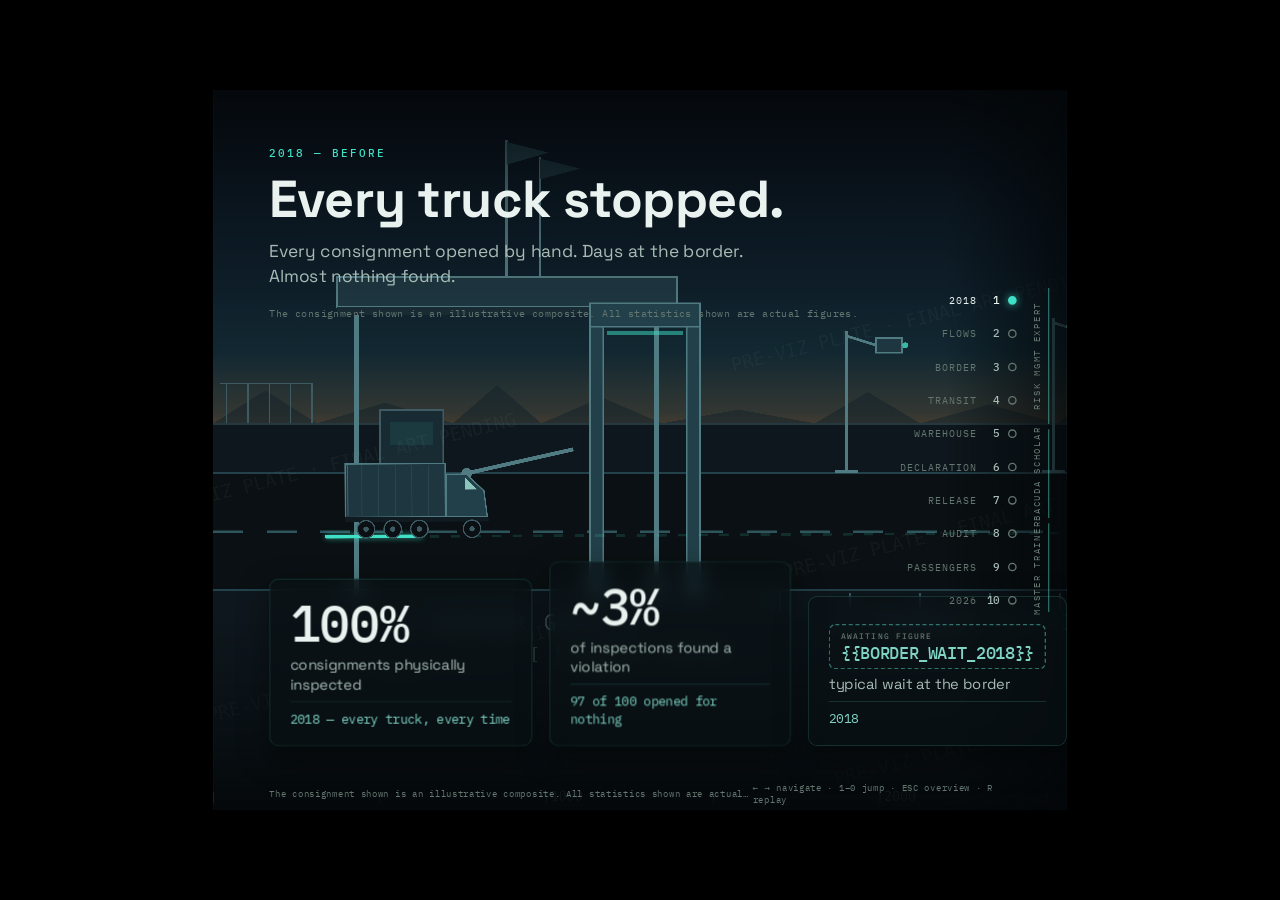
==== commit 40888efb: "Build the SG demo page: stage engine, camera dolly, truck route, all 10 stages Self-contained presen" ====
--- a/index.html
+++ b/index.html
@@ -1,27 +1,40 @@
-<!DOCTYPE html>
+<!doctype html>
 <html lang="en">
 <head>
-  <meta charset="utf-8">
-  <meta name="viewport" content="width=device-width, initial-scale=1">
-  <title>itr_dashboard</title>
-  <style>
-    :root { color-scheme: light dark; }
-    body {
-      margin: 0;
-      min-height: 100vh;
-      display: grid;
-      place-items: center;
-      font: 16px/1.6 system-ui, -apple-system, "Segoe UI", sans-serif;
-    }
-    main { text-align: center; padding: 2rem; }
-    h1 { margin: 0 0 .5rem; font-size: 1.5rem; }
-    p { margin: 0; opacity: .7; }
-  </style>
+<meta charset="utf-8">
+<!-- No network after load, structurally: connect-src 'none'. The page runs
+     identically from file:// and from a static host; the file: sources are
+     inert on https. -->
+<meta http-equiv="Content-Security-Policy" content="default-src 'none'; script-src 'self' 'unsafe-inline' file:; style-src 'self' 'unsafe-inline' file:; img-src 'self' data: file:; font-src 'self' data: file:; connect-src 'none'; object-src 'none'; base-uri 'none'; form-action 'none'">
+<meta name="viewport" content="width=device-width, initial-scale=1">
+<meta name="color-scheme" content="dark">
+<title>One Consignment — Border to Audit · Uzbekistan Customs</title>
+<link rel="icon" href="data:,">
+<link rel="stylesheet" href="styles.css">
 </head>
-<body>
-  <main>
-    <h1>itr_dashboard</h1>
-    <p>Clean slate &mdash; ready for the new build.</p>
-  </main>
+<body data-stage="1" data-view="stage">
+
+<div id="fitbox">
+  <div id="stage1920">
+    <div id="world">
+      <!-- master corridor plate is inserted here by app.js (from plates.js) -->
+      <svg id="route-layer" xmlns="http://www.w3.org/2000/svg"></svg>
+      <div id="truck"></div>
+    </div>
+    <div id="cutlayer"></div>
+    <div id="vignette"></div>
+    <div id="overlays"></div>
+    <nav id="rail" aria-label="Stages"></nav>
+    <footer id="footer"></footer>
+    <div id="overview" aria-label="Stage overview"></div>
+  </div>
+</div>
+
+<noscript><p style="color:#e9f2ef;font-family:system-ui;padding:2rem">This presentation requires JavaScript (it runs fully offline).</p></noscript>
+
+<!-- demoData first: the single source of every word and figure on screen -->
+<script src="demo-data.js"></script>
+<script src="plates.js"></script>
+<script src="app.js"></script>
 </body>
 </html>
--- a/styles.css
+++ b/styles.css
@@ -0,0 +1,276 @@
+/* =========================================================================
+   WCO SG demo — dark register. All sizes are authored in a fixed 1920×1080
+   design space (#stage1920), scaled to the viewport; the room screen at
+   native 1920×1080 renders 1:1. Body copy never below 22px in that space.
+   ========================================================================= */
+
+/* ---- faces (self-hosted, OFL; no network after load) -------------------- */
+@font-face {
+  font-family: "Space Grotesk";
+  src: url("assets/fonts/space-grotesk-var.woff2") format("woff2");
+  font-weight: 300 700; font-style: normal; font-display: swap;
+}
+@font-face {
+  font-family: "IBM Plex Mono";
+  src: url("assets/fonts/ibm-plex-mono-400.woff2") format("woff2");
+  font-weight: 400; font-style: normal; font-display: swap;
+}
+@font-face {
+  font-family: "IBM Plex Mono";
+  src: url("assets/fonts/ibm-plex-mono-500.woff2") format("woff2");
+  font-weight: 500; font-style: normal; font-display: swap;
+}
+
+/* ---- tokens -------------------------------------------------------------- */
+:root {
+  --bg: #05090c;
+  --panel: rgba(9, 16, 20, 0.64);
+  --panel-solid: #0b1418;
+  --stroke: rgba(94, 234, 212, 0.2);
+  --stroke-strong: rgba(94, 234, 212, 0.42);
+  --ink: #e9f2ef;
+  --ink-soft: #a8bcb6;
+  --ink-faint: #64766f;
+  --teal: #3fe0c5;
+  --teal-dim: #7fd4c4;
+  --green: #34d399;
+  --yellow: #fbbf24;
+  --red: #f87171;
+  --amber: #d9a44a;
+  --font-display: "Space Grotesk", "Segoe UI", system-ui, sans-serif;
+  --font-mono: "IBM Plex Mono", "Cascadia Mono", ui-monospace, Menlo, monospace;
+  --radius: 14px;
+}
+
+/* ---- base ---------------------------------------------------------------- */
+* { margin: 0; padding: 0; box-sizing: border-box; }
+html, body { height: 100%; }
+body {
+  background: #000;
+  color: var(--ink);
+  font-family: var(--font-display);
+  overflow: hidden;               /* no document scroll: gestures are inputs */
+  overscroll-behavior: none;
+  -webkit-font-smoothing: antialiased;
+}
+button { font: inherit; color: inherit; background: none; border: 0; cursor: pointer; }
+button:focus-visible { outline: 2px solid var(--teal); outline-offset: 2px; }
+body.cursor-idle, body.cursor-idle * { cursor: none !important; }
+
+/* ---- fit scaler ---------------------------------------------------------- */
+#fitbox {
+  position: fixed; inset: 0;
+  display: flex; align-items: center; justify-content: center;
+  background: #000;
+}
+#stage1920 {
+  position: relative; width: 1920px; height: 1080px;
+  background: var(--bg);
+  overflow: hidden;
+  transform-origin: center center;
+}
+
+/* ---- world / plates / truck ---------------------------------------------- */
+#world { position: absolute; left: 0; top: 0; transform-origin: 0 0; will-change: transform; }
+#world > img { position: absolute; left: 0; top: 0; display: block; user-select: none; pointer-events: none; }
+#route-layer { position: absolute; left: 0; top: 0; pointer-events: none; }
+.route-track { fill: none; stroke: rgba(63, 224, 197, 0.14); stroke-width: 8; stroke-dasharray: 28 34; }
+.route-glow  { fill: none; stroke: var(--teal); stroke-width: 11; stroke-linecap: round;
+               filter: drop-shadow(0 0 9px rgba(63, 224, 197, 0.65)); }
+#truck { position: absolute; left: 0; top: 0; width: 0; height: 0; pointer-events: none; }
+.truck-bob { animation: truck-bob 1.7s ease-in-out infinite; }
+@keyframes truck-bob { 0%, 100% { transform: translateY(0); } 50% { transform: translateY(-4px); } }
+.truck-variant { position: absolute; left: 0; top: 0; opacity: 0; transition: opacity 0.22s linear; }
+.truck-variant.is-on { opacity: 1; }
+
+#cutlayer {
+  position: absolute; inset: 0; overflow: hidden;
+  opacity: 0; pointer-events: none;
+  transition: opacity 0.5s ease;
+  background: var(--bg);
+}
+#cutlayer.is-on { opacity: 1; }
+#cutlayer img { position: absolute; left: 0; top: 0; transform-origin: 0 0; }
+
+/* vignette keeps overlay bands calm over any art */
+#vignette { position: absolute; inset: 0; pointer-events: none;
+  background:
+    linear-gradient(180deg, rgba(3, 6, 8, 0.82) 0%, rgba(3, 6, 8, 0.25) 16%, rgba(3, 6, 8, 0) 30%),
+    linear-gradient(0deg, rgba(3, 6, 8, 0.85) 0%, rgba(3, 6, 8, 0.3) 14%, rgba(3, 6, 8, 0) 26%),
+    linear-gradient(270deg, rgba(3, 6, 8, 0.72) 0%, rgba(3, 6, 8, 0) 14%);
+}
+
+/* ---- stage overlays ------------------------------------------------------- */
+#overlays { position: absolute; inset: 0; pointer-events: none; }
+.stage-overlay { position: absolute; inset: 0; visibility: hidden; }
+.stage-overlay.is-active { visibility: visible; }
+.stage-overlay > * { pointer-events: auto; }
+
+.fx { opacity: 0; transform: translateY(16px); }
+.fx.is-in { opacity: 1; transform: none;
+  transition: opacity 0.38s ease, transform 0.42s cubic-bezier(0.22, 0.61, 0.36, 1); }
+
+/* headline block */
+.head-block { position: absolute; left: 84px; top: 84px; max-width: 900px; }
+.eyebrow { font-family: var(--font-mono); font-size: 17px; font-weight: 500;
+  letter-spacing: 0.2em; text-transform: uppercase; color: var(--teal); margin-bottom: 18px; }
+.headline { font-size: 78px; font-weight: 700; line-height: 1.02; letter-spacing: -0.015em; }
+.support { font-size: 26px; line-height: 1.45; color: var(--ink-soft); margin-top: 20px; max-width: 720px;
+  text-wrap: pretty; }
+
+/* ---- glass panel ---------------------------------------------------------- */
+.glass {
+  position: absolute;
+  background: var(--panel);
+  -webkit-backdrop-filter: blur(14px); backdrop-filter: blur(14px);
+  border: 1px solid var(--stroke);
+  border-radius: var(--radius);
+  padding: 26px 30px;
+  box-shadow: 0 18px 50px rgba(0, 0, 0, 0.45);
+}
+@supports not ((backdrop-filter: blur(1px)) or (-webkit-backdrop-filter: blur(1px))) {
+  .glass { background: rgba(9, 16, 20, 0.88); }
+}
+.panel-title { font-family: var(--font-mono); font-size: 15px; font-weight: 500;
+  letter-spacing: 0.16em; text-transform: uppercase; color: var(--ink-faint); margin-bottom: 16px; }
+
+/* ---- metric ---------------------------------------------------------------- */
+.metric { min-width: 300px; }
+.metric + .metric { margin-top: 0; }
+.metric-value { font-family: var(--font-mono); font-weight: 500; font-size: 76px;
+  line-height: 1.05; color: var(--ink); font-variant-numeric: tabular-nums; letter-spacing: -0.02em; }
+.metric-label { font-size: 22px; color: var(--ink-soft); margin-top: 8px; line-height: 1.3; }
+.metric-anchor { font-family: var(--font-mono); font-size: 19px; color: var(--teal-dim);
+  margin-top: 12px; padding-top: 12px; border-top: 1px solid var(--stroke); line-height: 1.4; }
+.metric.secondary .metric-value { font-size: 44px; color: var(--ink-soft); }
+.metric.secondary .metric-label { font-size: 20px; color: var(--ink-faint); }
+
+.metric-row { display: flex; gap: 26px; align-items: stretch; }
+
+/* awaiting-figure placeholder chip */
+.ph-chip { display: inline-flex; flex-direction: column; gap: 4px;
+  border: 2px dashed rgba(94, 234, 212, 0.45); border-radius: 10px;
+  padding: 10px 16px; vertical-align: middle; }
+.ph-chip .ph-tag { font-family: var(--font-mono); font-size: 12px; letter-spacing: 0.18em;
+  color: var(--ink-faint); text-transform: uppercase; }
+.ph-chip .ph-token { font-family: var(--font-mono); font-size: 26px; font-weight: 500;
+  color: var(--teal-dim); }
+.metric-anchor .ph-chip { padding: 2px 8px; border-width: 1px; display: inline-flex; flex-direction: row; }
+.metric-anchor .ph-chip .ph-tag { display: none; }
+.metric-anchor .ph-chip .ph-token { font-size: 17px; }
+
+/* anchor-contract violation — loud, unmissable, never silent */
+.metric-error { border: 2px dashed var(--red); border-radius: 10px; padding: 14px 18px;
+  font-family: var(--font-mono); font-size: 18px; color: var(--red); letter-spacing: 0.08em; }
+
+/* ---- channel chips ---------------------------------------------------------- */
+.channel-row { display: flex; gap: 14px; align-items: center; }
+.channel-chip { display: inline-flex; align-items: center; gap: 10px;
+  font-family: var(--font-mono); font-size: 20px; font-weight: 500; letter-spacing: 0.1em;
+  border: 1px solid rgba(168, 188, 182, 0.25); border-radius: 999px;
+  padding: 10px 20px; color: var(--ink-faint); }
+.channel-chip .dot { width: 14px; height: 14px; border-radius: 50%; background: currentColor; opacity: 0.5; }
+.channel-chip.is-outcome { color: var(--ink); border-width: 2px; }
+.channel-chip.is-outcome .dot { opacity: 1; box-shadow: 0 0 12px currentColor; }
+.channel-chip.ch-green.is-outcome  { border-color: var(--green);  } .channel-chip.ch-green .dot  { color: var(--green); }
+.channel-chip.ch-yellow.is-outcome { border-color: var(--yellow); } .channel-chip.ch-yellow .dot { color: var(--yellow); }
+.channel-chip.ch-red.is-outcome    { border-color: var(--red);    } .channel-chip.ch-red .dot    { color: var(--red); }
+.channel-note { font-family: var(--font-mono); font-size: 17px; color: var(--ink-faint);
+  letter-spacing: 0.08em; text-transform: uppercase; margin-left: 6px; }
+
+/* ---- legal-basis chip + trace ----------------------------------------------- */
+.legal-chip { display: inline-flex; align-items: baseline; gap: 12px;
+  font-family: var(--font-mono); font-size: 18px; color: var(--ink-soft);
+  border: 1px solid var(--stroke); border-radius: 10px; padding: 12px 18px; }
+.legal-chip .pilcrow { color: var(--teal); font-size: 22px; }
+
+.trace-row { display: flex; align-items: center; gap: 0; }
+.trace-node { display: flex; flex-direction: column; align-items: center; gap: 10px;
+  font-family: var(--font-mono); font-size: 16px; letter-spacing: 0.12em; color: var(--ink-soft); }
+.trace-node .t-dot { width: 16px; height: 16px; border-radius: 50%;
+  background: var(--teal); box-shadow: 0 0 10px rgba(63, 224, 197, 0.7); }
+.trace-link { width: 74px; height: 2px; background: var(--stroke-strong); margin: 0 6px 26px; }
+
+/* ---- next-step frame --------------------------------------------------------- */
+.next-step { border: 2px dashed rgba(217, 164, 74, 0.65); border-radius: var(--radius);
+  background: rgba(20, 15, 6, 0.55); -webkit-backdrop-filter: blur(10px); backdrop-filter: blur(10px);
+  padding: 26px 30px; position: absolute; }
+.next-step .ns-tag { position: absolute; top: -14px; left: 22px;
+  background: var(--amber); color: #14100a; border-radius: 6px; padding: 4px 12px;
+  font-family: var(--font-mono); font-size: 13px; font-weight: 500; letter-spacing: 0.14em; }
+.next-step .ns-title { font-size: 30px; font-weight: 700; color: #ecd9b0; margin-top: 6px; }
+.next-step .ns-text { font-size: 22px; color: rgba(236, 217, 176, 0.7); margin-top: 10px; max-width: 460px; }
+
+/* ---- mode toggle (stage 2) ---------------------------------------------------- */
+.mode-row { display: flex; gap: 12px; margin-bottom: 22px; }
+.mode-btn { font-family: var(--font-mono); font-size: 20px; font-weight: 500; letter-spacing: 0.1em;
+  text-transform: uppercase; padding: 12px 26px; border-radius: 999px;
+  border: 1px solid var(--stroke); color: var(--ink-soft); min-height: 48px; }
+.mode-btn.is-active { background: var(--teal); border-color: var(--teal); color: #05201b; }
+
+/* ---- stage rail ----------------------------------------------------------------- */
+#rail { position: absolute; right: 26px; top: 50%; transform: translateY(-50%);
+  display: flex; align-items: stretch; gap: 12px; z-index: 40; }
+.rail-segs { display: flex; flex-direction: column; justify-content: space-between; }
+.rail-seg { display: flex; align-items: center; gap: 8px; flex: 1; }
+.rail-seg .seg-line { width: 2px; background: var(--stroke-strong); align-self: stretch; margin: 4px 0; }
+.rail-seg .seg-label { writing-mode: vertical-rl; transform: rotate(180deg);
+  font-family: var(--font-mono); font-size: 13px; letter-spacing: 0.16em;
+  color: var(--ink-faint); text-transform: uppercase; align-self: center; }
+.rail-items { display: flex; flex-direction: column; gap: 6px; }
+.rail-item { display: flex; align-items: center; gap: 12px; justify-content: flex-end;
+  padding: 8px 10px; border-radius: 10px; min-height: 44px; }
+.rail-item .r-lab { font-family: var(--font-mono); font-size: 15px; letter-spacing: 0.1em;
+  color: var(--ink-faint); }
+.rail-item .r-num { font-family: var(--font-mono); font-size: 17px; font-weight: 500;
+  color: var(--ink-soft); width: 22px; text-align: right; }
+.rail-item .r-dot { width: 13px; height: 13px; border-radius: 50%;
+  border: 2px solid var(--ink-faint); }
+.rail-item:hover { background: rgba(63, 224, 197, 0.08); }
+.rail-item.is-current .r-dot { background: var(--teal); border-color: var(--teal);
+  box-shadow: 0 0 12px rgba(63, 224, 197, 0.8); }
+.rail-item.is-current .r-num, .rail-item.is-current .r-lab { color: var(--ink); }
+
+/* ---- footer ---------------------------------------------------------------------- */
+#footer { position: absolute; left: 0; right: 0; bottom: 0; height: 50px;
+  display: flex; align-items: center; justify-content: space-between;
+  padding: 0 84px; z-index: 30;
+  font-family: var(--font-mono); font-size: 14px; color: var(--ink-faint); letter-spacing: 0.04em; }
+#footer .f-disclosure { max-width: 1100px; white-space: nowrap; overflow: hidden; text-overflow: ellipsis; }
+
+/* ---- overview grid (Esc) ----------------------------------------------------------- */
+#overview { position: absolute; inset: 0; z-index: 60;
+  background: rgba(3, 7, 9, 0.95);
+  display: flex; flex-direction: column; align-items: center; justify-content: center; gap: 40px;
+  opacity: 0; visibility: hidden; transition: opacity 0.25s ease, visibility 0s linear 0.25s; }
+#overview.is-open { opacity: 1; visibility: visible; transition: opacity 0.25s ease; }
+#overview .ov-title { font-family: var(--font-mono); font-size: 18px; letter-spacing: 0.24em;
+  color: var(--ink-faint); text-transform: uppercase; }
+.ov-grid { display: grid; grid-template-columns: repeat(5, 320px); gap: 18px; }
+.ov-card { text-align: left; border: 1px solid var(--stroke); border-radius: var(--radius);
+  background: rgba(11, 20, 24, 0.8); padding: 20px 22px; min-height: 168px;
+  display: flex; flex-direction: column; gap: 8px; position: relative; }
+.ov-card .ov-n { font-family: var(--font-mono); font-size: 15px; color: var(--teal-dim); }
+.ov-card .ov-t { font-size: 24px; font-weight: 700; line-height: 1.15; }
+.ov-card .ov-d { font-size: 17px; color: var(--ink-soft); line-height: 1.35; }
+.ov-card .ov-seg { position: absolute; left: 22px; right: 22px; bottom: 14px; height: 3px;
+  border-radius: 2px; background: var(--stroke-strong); }
+.ov-card.seg-2 .ov-seg { background: rgba(127, 179, 213, 0.55); }
+.ov-card.seg-3 .ov-seg { background: rgba(217, 164, 74, 0.55); }
+.ov-card.is-current { border-color: var(--teal); }
+.ov-card.is-focus { outline: 2px solid var(--teal); outline-offset: 2px; }
+.ov-legend { display: flex; gap: 44px; font-family: var(--font-mono); font-size: 15px;
+  color: var(--ink-faint); letter-spacing: 0.06em; }
+.ov-legend .lg-swatch { display: inline-block; width: 26px; height: 3px; border-radius: 2px;
+  background: var(--stroke-strong); vertical-align: middle; margin-right: 10px; }
+.ov-legend .lg-2 .lg-swatch { background: rgba(127, 179, 213, 0.55); }
+.ov-legend .lg-3 .lg-swatch { background: rgba(217, 164, 74, 0.55); }
+
+/* ---- reduced motion ----------------------------------------------------------------- */
+@media (prefers-reduced-motion: reduce) {
+  .fx, .fx.is-in { transition: none; }
+  .truck-bob { animation: none; }
+  #cutlayer { transition: none; }
+  #overview { transition: none; }
+  .truck-variant { transition: none; }
+}
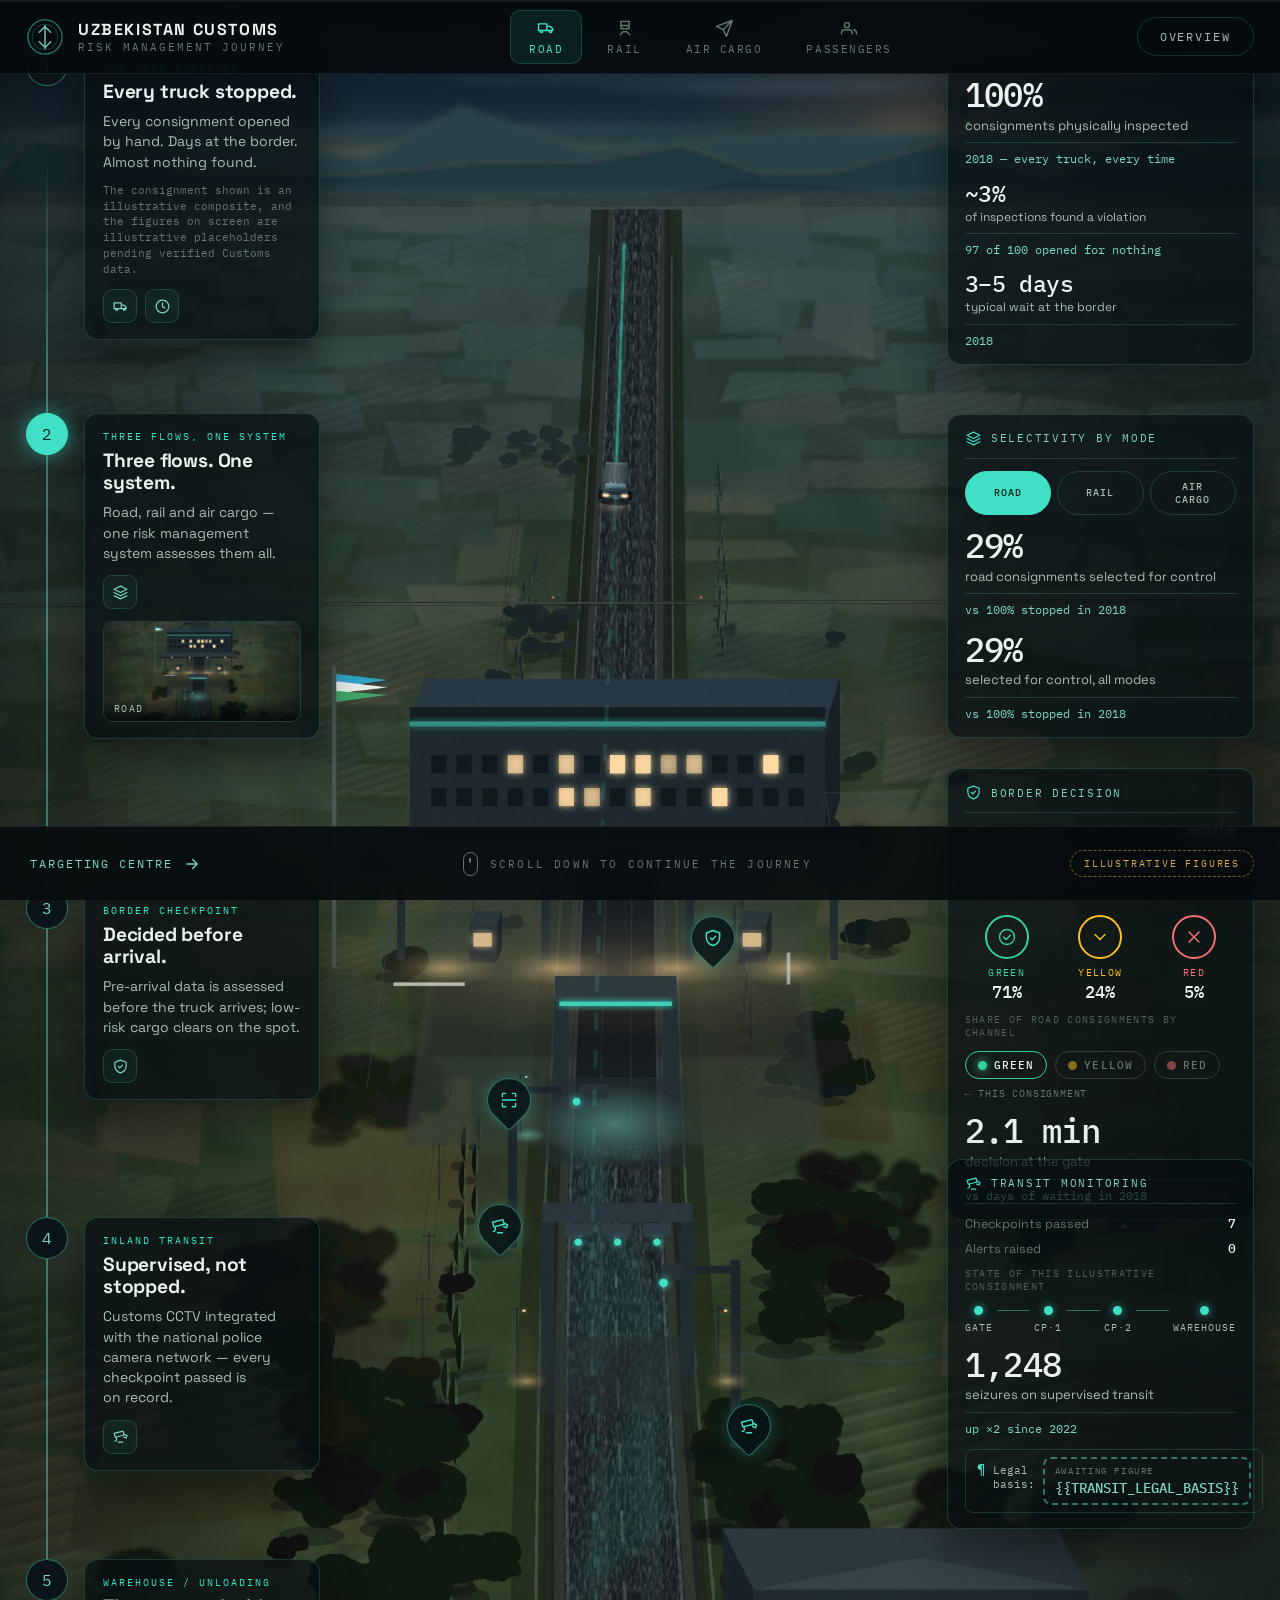
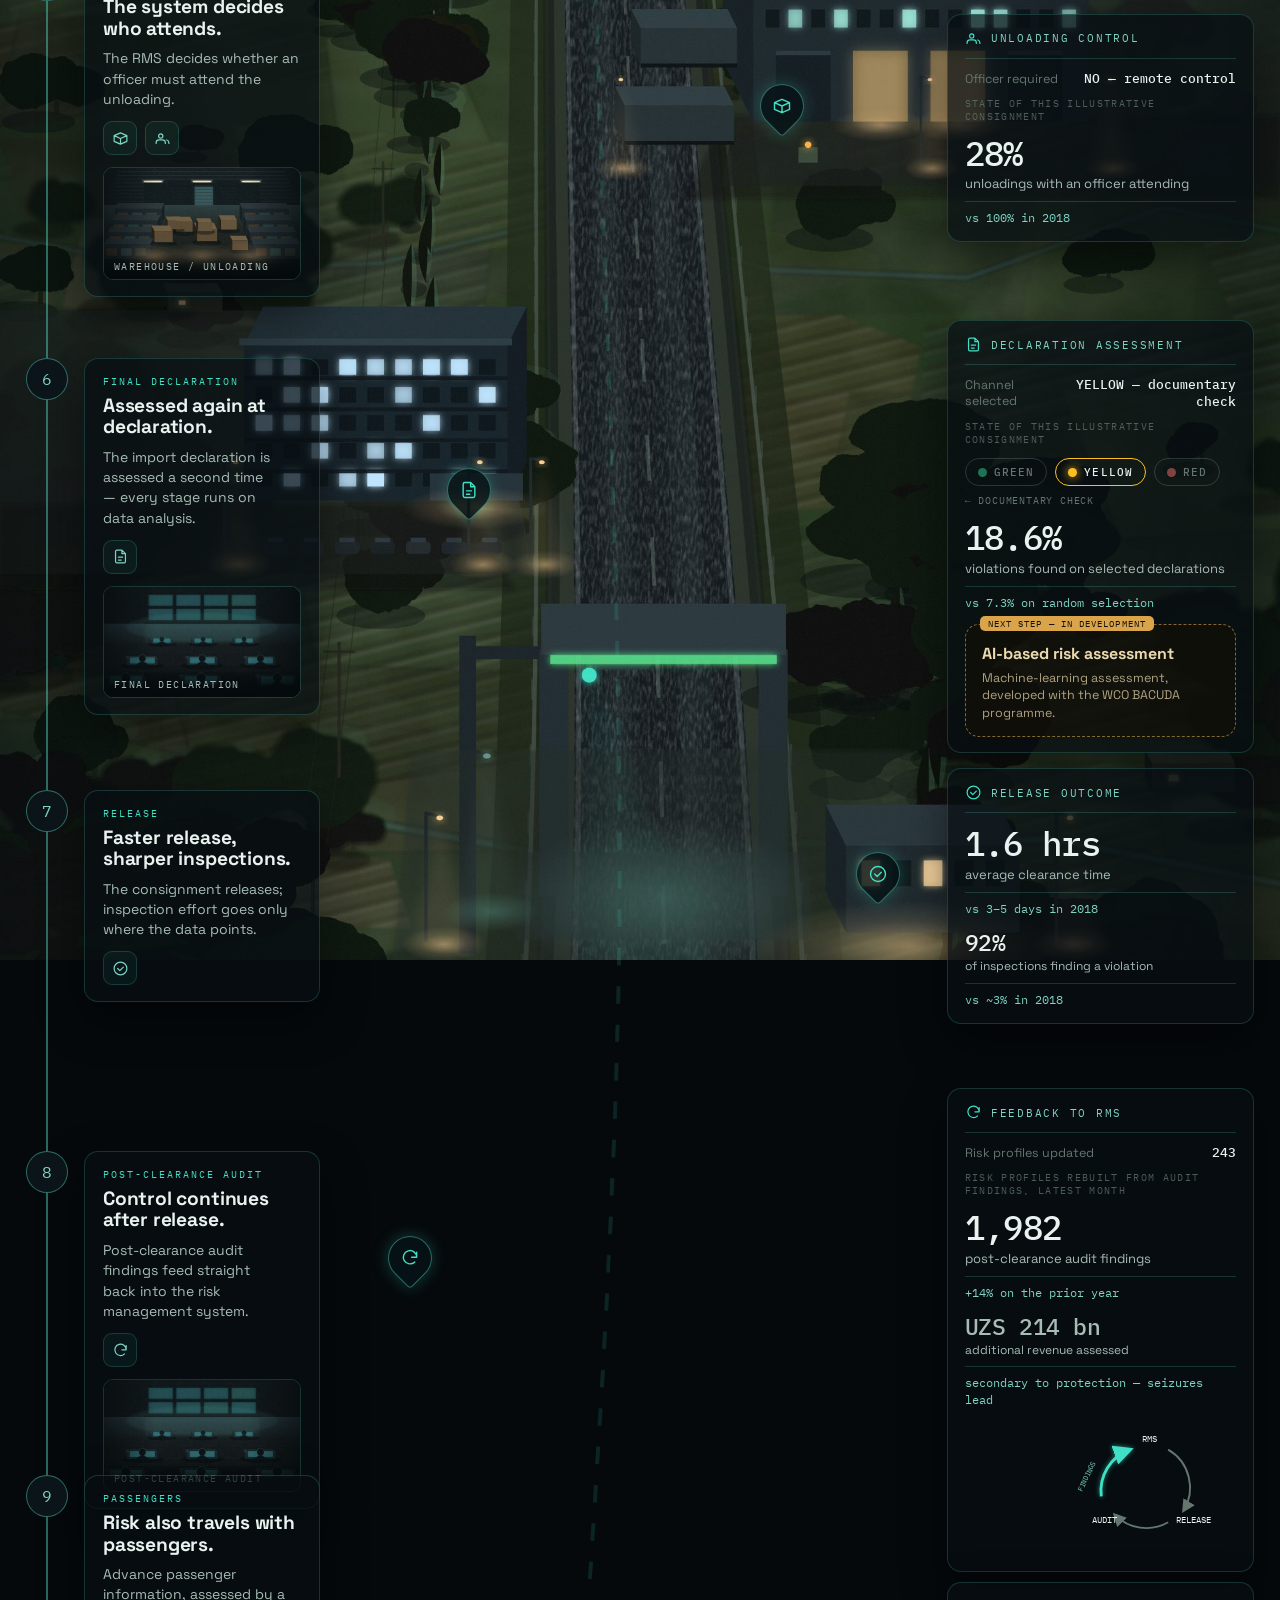
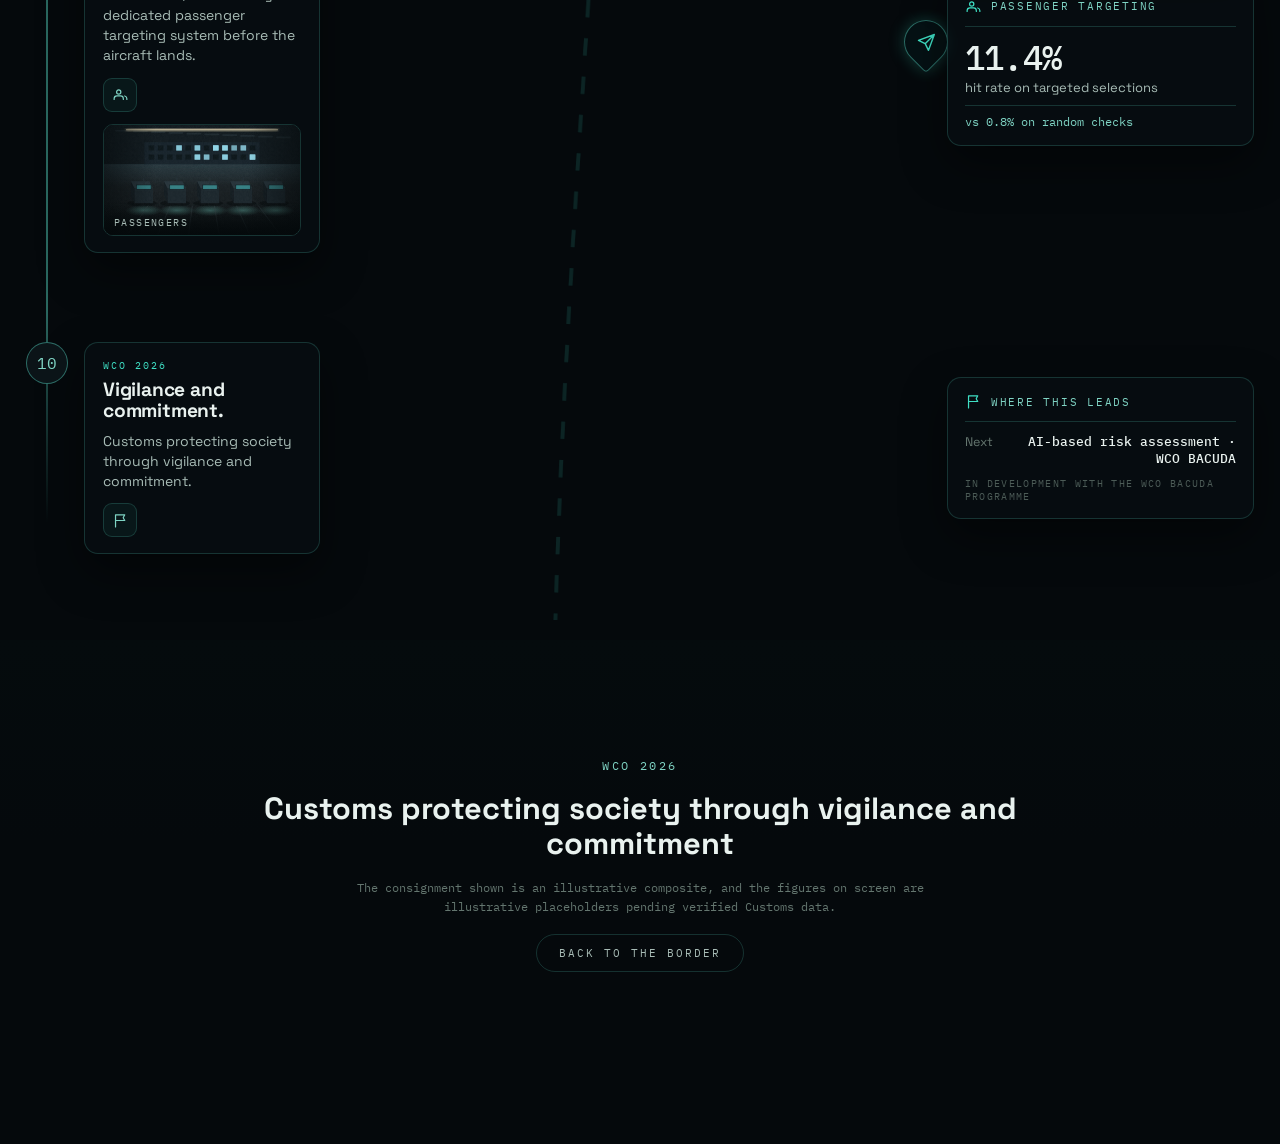
==== commit 882f0103: "Rebuild as a vertical journey with rendered corridor art The page was horizontal: a fixed 1920x1080 " ====
--- a/index.html
+++ b/index.html
@@ -12,23 +12,42 @@
 <link rel="icon" href="data:,">
 <link rel="stylesheet" href="styles.css">
 </head>
-<body data-stage="1" data-view="stage">
+<body data-stage="1" data-view="journey" data-mode="road">
 
-<div id="fitbox">
-  <div id="stage1920">
-    <div id="world">
-      <!-- master corridor plate is inserted here by app.js (from plates.js) -->
-      <svg id="route-layer" xmlns="http://www.w3.org/2000/svg"></svg>
-      <div id="truck"></div>
-    </div>
-    <div id="cutlayer"></div>
-    <div id="vignette"></div>
-    <div id="overlays"></div>
-    <nav id="rail" aria-label="Stages"></nav>
-    <footer id="footer"></footer>
-    <div id="overview" aria-label="Stage overview"></div>
+<div id="progress" aria-hidden="true"><i></i></div>
+
+<header id="topbar">
+  <div class="brand" id="brand"></div>
+  <nav id="tabs" aria-label="Flow"></nav>
+  <button id="overview-btn" type="button">OVERVIEW</button>
+</header>
+
+<main id="journey" aria-label="Border to audit journey">
+  <div id="corridor" aria-hidden="true"></div>
+  <!-- page-space overlay: everything inside uses 1600x8000 corridor coordinates -->
+  <div id="overlay-space" aria-hidden="true">
+    <svg id="route-layer" xmlns="http://www.w3.org/2000/svg" viewBox="0 0 1600 8000"
+         preserveAspectRatio="none" focusable="false"></svg>
+    <div id="truck"></div>
   </div>
-</div>
+  <!-- pins live in screen space and are positioned in per-cent of the corridor,
+       so they keep a constant on-screen size at any viewport width -->
+  <div id="pins" aria-hidden="true"></div>
+  <div id="rows"><div id="spine" aria-hidden="true"></div></div>
+</main>
+
+<!-- tail: the closing statement, and the scroll room the last stage needs
+     to reach the truck's focus line -->
+<section id="tail"></section>
+
+<footer id="bottombar">
+  <button id="tc-btn" type="button"></button>
+  <div id="scroll-hint"></div>
+  <span id="illustrative"></span>
+</footer>
+
+<div id="overview" aria-label="Stage overview"></div>
+<div id="modal" aria-label="Targeting centre"></div>
 
 <noscript><p style="color:#e9f2ef;font-family:system-ui;padding:2rem">This presentation requires JavaScript (it runs fully offline).</p></noscript>
 
--- a/styles.css
+++ b/styles.css
@@ -1,7 +1,11 @@
 /* =========================================================================
-   WCO SG demo — dark register. All sizes are authored in a fixed 1920×1080
-   design space (#stage1920), scaled to the viewport; the room screen at
-   native 1920×1080 renders 1:1. Body copy never below 22px in that space.
+   One Consignment — vertical journey.
+
+   The corridor is a 1600x8000 page space rendered as eight stacked section
+   plates; #journey holds that exact aspect so every page-space y in plates.js
+   lines up with the art. #overlay-space is scaled from page units to CSS
+   pixels by app.js, so the route, the truck and the map pins are all authored
+   in corridor coordinates and nothing else needs to know about the scale.
    ========================================================================= */
 
 /* ---- faces (self-hosted, OFL; no network after load) -------------------- */
@@ -24,9 +28,10 @@
 /* ---- tokens -------------------------------------------------------------- */
 :root {
   --bg: #05090c;
-  --panel: rgba(9, 16, 20, 0.64);
+  --panel: rgba(8, 15, 19, 0.72);
   --panel-solid: #0b1418;
-  --stroke: rgba(94, 234, 212, 0.2);
+  --bar: rgba(5, 10, 13, 0.86);
+  --stroke: rgba(94, 234, 212, 0.18);
   --stroke-strong: rgba(94, 234, 212, 0.42);
   --ink: #e9f2ef;
   --ink-soft: #a8bcb6;
@@ -40,237 +45,347 @@
   --font-display: "Space Grotesk", "Segoe UI", system-ui, sans-serif;
   --font-mono: "IBM Plex Mono", "Cascadia Mono", ui-monospace, Menlo, monospace;
   --radius: 14px;
+  --pad: 26px;
+  --col-l: clamp(250px, 23vw, 400px);
+  --col-r: clamp(270px, 24vw, 420px);
+  --badge: 42px;
+  --bar-h: 74px;
 }
 
 /* ---- base ---------------------------------------------------------------- */
 * { margin: 0; padding: 0; box-sizing: border-box; }
-html, body { height: 100%; }
+html { scroll-behavior: smooth; }
 body {
-  background: #000;
+  background: var(--bg);
   color: var(--ink);
   font-family: var(--font-display);
-  overflow: hidden;               /* no document scroll: gestures are inputs */
-  overscroll-behavior: none;
+  overflow-x: hidden;
   -webkit-font-smoothing: antialiased;
 }
+body[data-view="overview"], body[data-view="modal"] { overflow: hidden; }
 button { font: inherit; color: inherit; background: none; border: 0; cursor: pointer; }
-button:focus-visible { outline: 2px solid var(--teal); outline-offset: 2px; }
-body.cursor-idle, body.cursor-idle * { cursor: none !important; }
-
-/* ---- fit scaler ---------------------------------------------------------- */
-#fitbox {
-  position: fixed; inset: 0;
-  display: flex; align-items: center; justify-content: center;
-  background: #000;
-}
-#stage1920 {
-  position: relative; width: 1920px; height: 1080px;
-  background: var(--bg);
-  overflow: hidden;
-  transform-origin: center center;
-}
-
-/* ---- world / plates / truck ---------------------------------------------- */
-#world { position: absolute; left: 0; top: 0; transform-origin: 0 0; will-change: transform; }
-#world > img { position: absolute; left: 0; top: 0; display: block; user-select: none; pointer-events: none; }
-#route-layer { position: absolute; left: 0; top: 0; pointer-events: none; }
-.route-track { fill: none; stroke: rgba(63, 224, 197, 0.14); stroke-width: 8; stroke-dasharray: 28 34; }
-.route-glow  { fill: none; stroke: var(--teal); stroke-width: 11; stroke-linecap: round;
-               filter: drop-shadow(0 0 9px rgba(63, 224, 197, 0.65)); }
-#truck { position: absolute; left: 0; top: 0; width: 0; height: 0; pointer-events: none; }
-.truck-bob { animation: truck-bob 1.7s ease-in-out infinite; }
-@keyframes truck-bob { 0%, 100% { transform: translateY(0); } 50% { transform: translateY(-4px); } }
-.truck-variant { position: absolute; left: 0; top: 0; opacity: 0; transition: opacity 0.22s linear; }
+button:focus-visible, a:focus-visible { outline: 2px solid var(--teal); outline-offset: 3px; }
+img { display: block; }
+
+/* ---- scroll progress ------------------------------------------------------ */
+#progress { position: fixed; inset: 0 0 auto 0; height: 2px; z-index: 60;
+  background: rgba(255, 255, 255, 0.06); }
+#progress i { display: block; height: 100%; width: 0;
+  background: linear-gradient(90deg, var(--teal-dim), var(--teal)); }
+
+/* ---- top bar -------------------------------------------------------------- */
+#topbar, #bottombar {
+  position: fixed; left: 0; right: 0; z-index: 50;
+  height: var(--bar-h); display: flex; align-items: center; gap: 20px;
+  padding: 0 var(--pad);
+  background: var(--bar);
+  -webkit-backdrop-filter: blur(16px); backdrop-filter: blur(16px);
+}
+#topbar { top: 0; border-bottom: 1px solid rgba(255, 255, 255, 0.07); }
+#bottombar { bottom: 0; border-top: 1px solid rgba(255, 255, 255, 0.07); }
+
+.brand { display: flex; align-items: center; gap: 14px; min-width: 0; }
+.brand .emblem { width: 38px; height: 38px; flex: none; opacity: 0.9; }
+.brand .b-org { font-size: 16px; font-weight: 700; letter-spacing: 0.1em; white-space: nowrap; }
+.brand .b-sub { font-family: var(--font-mono); font-size: 11px; letter-spacing: 0.18em;
+  color: var(--ink-faint); white-space: nowrap; }
+
+#tabs { display: flex; gap: 6px; margin: 0 auto; }
+.tab { display: flex; flex-direction: column; align-items: center; gap: 4px;
+  padding: 7px 18px; border-radius: 10px; border: 1px solid transparent;
+  font-family: var(--font-mono); font-size: 11px; letter-spacing: 0.14em;
+  text-transform: uppercase; color: var(--ink-faint); min-height: 44px; }
+.tab svg { width: 20px; height: 20px; }
+.tab:hover { color: var(--ink-soft); background: rgba(255, 255, 255, 0.04); }
+.tab.is-active { color: var(--teal); border-color: var(--stroke);
+  background: rgba(63, 224, 197, 0.09); }
+
+#overview-btn { font-family: var(--font-mono); font-size: 12px; letter-spacing: 0.16em;
+  padding: 11px 22px; border-radius: 999px; border: 1px solid var(--stroke);
+  color: var(--ink-soft); white-space: nowrap; }
+#overview-btn:hover { color: var(--ink); border-color: var(--stroke-strong); }
+
+#tc-btn { font-family: var(--font-mono); font-size: 12px; letter-spacing: 0.16em;
+  color: var(--teal-dim); display: flex; align-items: center; gap: 10px; padding: 10px 4px; }
+#tc-btn svg { width: 18px; height: 18px; }
+#scroll-hint { margin: 0 auto; display: flex; align-items: center; gap: 12px;
+  font-family: var(--font-mono); font-size: 11px; letter-spacing: 0.2em; color: var(--ink-faint); }
+#scroll-hint .mouse { width: 15px; height: 24px; border: 1.5px solid currentColor;
+  border-radius: 8px; position: relative; flex: none; }
+#scroll-hint .mouse::after { content: ""; position: absolute; left: 50%; top: 5px;
+  width: 2px; height: 5px; border-radius: 1px; background: currentColor;
+  transform: translateX(-50%); animation: wheel 1.8s ease-in-out infinite; }
+@keyframes wheel { 0%, 100% { transform: translate(-50%, 0); opacity: 1; }
+                   60% { transform: translate(-50%, 7px); opacity: 0.2; } }
+body.is-end #scroll-hint { opacity: 0; transition: opacity .4s ease; }
+
+#illustrative { font-family: var(--font-mono); font-size: 10px; letter-spacing: 0.18em;
+  color: var(--amber); border: 1px dashed rgba(217, 164, 74, 0.55);
+  border-radius: 999px; padding: 6px 13px; white-space: nowrap; }
+
+/* ---- journey ------------------------------------------------------------- */
+/* --page-aspect and --sec-h are set by app.js from JOURNEY.page */
+#journey { position: relative; width: 100%; aspect-ratio: var(--page-aspect, 1600 / 4800); }
+#corridor { position: absolute; inset: 0; overflow: hidden; }
+#corridor img { position: absolute; left: 0; width: 100%;
+  top: var(--t, 0); height: var(--sec-h, 16.6667%);
+  user-select: none; pointer-events: none;
+  content-visibility: auto; contain-intrinsic-size: 1px 1px; }
+
+/* page-space overlay: 1600x8000 units, scaled to CSS px by app.js */
+/* Promoted to its own compositor layer. Without this the route, chevrons and
+   truck repaint on every scroll frame — the layer spans the whole corridor, so
+   that repaint alone doubled the frame time. */
+#overlay-space { position: absolute; left: 0; top: 0;
+  transform-origin: 0 0; pointer-events: none; will-change: transform; }
+#route-layer { position: absolute; left: 0; top: 0; }
+.route-track { fill: none; stroke: rgba(63, 224, 197, 0.13); stroke-width: 5; stroke-dasharray: 22 26; }
+.route-halo { fill: none; stroke: var(--teal); stroke-width: 12; stroke-linecap: round; opacity: 0.07; }
+.route-glow { fill: none; stroke: var(--teal); stroke-width: 3.4; stroke-linecap: round; opacity: 0.42; }
+.chev { fill: none; stroke: #5ef2b6; stroke-width: 7; stroke-linecap: round; stroke-linejoin: round;
+  opacity: 0; animation: chev 2.6s linear infinite; }
+@keyframes chev { 0% { opacity: 0; } 22% { opacity: 0.95; } 55% { opacity: 0.2; } 100% { opacity: 0; } }
+
+#truck { position: absolute; left: 0; top: 0; width: 0; height: 0; }
+.truck-bob { position: absolute; animation: bob 1.9s ease-in-out infinite; }
+@keyframes bob { 0%, 100% { transform: translateY(0); } 50% { transform: translateY(-3px); } }
+.truck-variant { position: absolute; left: 0; top: 0; opacity: 0; transition: opacity 0.3s linear; }
 .truck-variant.is-on { opacity: 1; }
 
-#cutlayer {
-  position: absolute; inset: 0; overflow: hidden;
-  opacity: 0; pointer-events: none;
-  transition: opacity 0.5s ease;
-  background: var(--bg);
-}
-#cutlayer.is-on { opacity: 1; }
-#cutlayer img { position: absolute; left: 0; top: 0; transform-origin: 0 0; }
-
-/* vignette keeps overlay bands calm over any art */
-#vignette { position: absolute; inset: 0; pointer-events: none;
-  background:
-    linear-gradient(180deg, rgba(3, 6, 8, 0.82) 0%, rgba(3, 6, 8, 0.25) 16%, rgba(3, 6, 8, 0) 30%),
-    linear-gradient(0deg, rgba(3, 6, 8, 0.85) 0%, rgba(3, 6, 8, 0.3) 14%, rgba(3, 6, 8, 0) 26%),
-    linear-gradient(270deg, rgba(3, 6, 8, 0.72) 0%, rgba(3, 6, 8, 0) 14%);
-}
-
-/* ---- stage overlays ------------------------------------------------------- */
-#overlays { position: absolute; inset: 0; pointer-events: none; }
-.stage-overlay { position: absolute; inset: 0; visibility: hidden; }
-.stage-overlay.is-active { visibility: visible; }
-.stage-overlay > * { pointer-events: auto; }
-
-.fx { opacity: 0; transform: translateY(16px); }
-.fx.is-in { opacity: 1; transform: none;
-  transition: opacity 0.38s ease, transform 0.42s cubic-bezier(0.22, 0.61, 0.36, 1); }
-
-/* headline block */
-.head-block { position: absolute; left: 84px; top: 84px; max-width: 900px; }
-.eyebrow { font-family: var(--font-mono); font-size: 17px; font-weight: 500;
-  letter-spacing: 0.2em; text-transform: uppercase; color: var(--teal); margin-bottom: 18px; }
-.headline { font-size: 78px; font-weight: 700; line-height: 1.02; letter-spacing: -0.015em; }
-.support { font-size: 26px; line-height: 1.45; color: var(--ink-soft); margin-top: 20px; max-width: 720px;
+/* map pins: positioned in per-cent of the corridor, sized in CSS pixels */
+#pins { position: absolute; inset: 0; pointer-events: none; }
+#pins .pin { position: absolute; transform: translate(-50%, -100%);
+  display: flex; flex-direction: column; align-items: center; }
+#pins .pin .pin-body { width: 44px; height: 44px; border-radius: 50% 50% 50% 4px;
+  transform: rotate(-45deg); background: rgba(7, 20, 22, 0.82);
+  border: 1.5px solid var(--stroke-strong); display: grid; place-items: center;
+  box-shadow: 0 0 16px rgba(63, 224, 197, 0.25); }
+#pins .pin svg { width: 20px; height: 20px; transform: rotate(45deg); color: var(--teal); }
+
+/* ---- tail --------------------------------------------------------------- */
+#tail { min-height: 56vh; display: flex; flex-direction: column; align-items: center;
+  justify-content: center; gap: 18px; text-align: center; padding: 60px 24px calc(var(--bar-h) + 40px);
+  background: linear-gradient(180deg, #050b0d, var(--bg) 40%); }
+#tail .t-theme { font-size: clamp(22px, 2.4vw, 38px); font-weight: 700; max-width: 780px; line-height: 1.15; }
+#tail .t-sub { font-family: var(--font-mono); font-size: 12px; letter-spacing: 0.2em;
+  text-transform: uppercase; color: var(--teal-dim); }
+#tail .t-note { font-family: var(--font-mono); font-size: 11.5px; color: var(--ink-faint);
+  max-width: 620px; line-height: 1.6; }
+#tail .t-top { font-family: var(--font-mono); font-size: 11px; letter-spacing: 0.18em;
+  border: 1px solid var(--stroke); border-radius: 999px; padding: 11px 22px; color: var(--ink-soft); }
+
+/* ---- stage rows ----------------------------------------------------------- */
+#rows { position: absolute; inset: 0; display: grid; grid-template-rows: repeat(10, minmax(0, 1fr)); }
+#spine { position: absolute; top: 4%; bottom: 3%;
+  left: calc(var(--pad) + var(--badge) / 2 - 1px); width: 2px;
+  background: linear-gradient(180deg, transparent, var(--stroke-strong) 6%, var(--stroke-strong) 94%, transparent); }
+.row { display: grid; grid-template-columns: var(--col-l) 1fr var(--col-r);
+  align-items: center; padding: 0 var(--pad); gap: 20px; min-height: 0; }
+.step { grid-column: 1; display: flex; align-items: flex-start; gap: 16px; position: relative; }
+.panel-wrap { grid-column: 3; justify-self: end; width: 100%; max-width: 420px; }
+
+.step-n { flex: none; width: var(--badge); height: var(--badge); border-radius: 50%;
+  display: grid; place-items: center; background: var(--panel-solid);
+  border: 1.5px solid var(--stroke-strong); font-family: var(--font-mono);
+  font-size: 16px; color: var(--teal-dim); z-index: 1; }
+.row.is-current .step-n { color: #05201b; background: var(--teal); border-color: var(--teal);
+  box-shadow: 0 0 18px rgba(63, 224, 197, 0.55); }
+
+.glass { background: var(--panel); border: 1px solid var(--stroke); border-radius: var(--radius);
+  box-shadow: 0 18px 46px rgba(0, 0, 0, 0.45); }
+
+.card { padding: 16px 18px; flex: 1; min-width: 0; }
+.card .c-eyebrow { font-family: var(--font-mono); font-size: 10px; letter-spacing: 0.2em;
+  text-transform: uppercase; color: var(--teal); }
+.card .c-title { font-size: clamp(19px, 1.5vw, 26px); font-weight: 700; line-height: 1.12;
+  letter-spacing: -0.01em; margin-top: 7px; }
+.card .c-text { font-size: 14px; line-height: 1.45; color: var(--ink-soft); margin-top: 9px;
   text-wrap: pretty; }
-
-/* ---- glass panel ---------------------------------------------------------- */
-.glass {
-  position: absolute;
-  background: var(--panel);
-  -webkit-backdrop-filter: blur(14px); backdrop-filter: blur(14px);
-  border: 1px solid var(--stroke);
-  border-radius: var(--radius);
-  padding: 26px 30px;
-  box-shadow: 0 18px 50px rgba(0, 0, 0, 0.45);
-}
-@supports not ((backdrop-filter: blur(1px)) or (-webkit-backdrop-filter: blur(1px))) {
-  .glass { background: rgba(9, 16, 20, 0.88); }
-}
-.panel-title { font-family: var(--font-mono); font-size: 15px; font-weight: 500;
-  letter-spacing: 0.16em; text-transform: uppercase; color: var(--ink-faint); margin-bottom: 16px; }
-
-/* ---- metric ---------------------------------------------------------------- */
-.metric { min-width: 300px; }
-.metric + .metric { margin-top: 0; }
-.metric-value { font-family: var(--font-mono); font-weight: 500; font-size: 76px;
-  line-height: 1.05; color: var(--ink); font-variant-numeric: tabular-nums; letter-spacing: -0.02em; }
-.metric-label { font-size: 22px; color: var(--ink-soft); margin-top: 8px; line-height: 1.3; }
-.metric-anchor { font-family: var(--font-mono); font-size: 19px; color: var(--teal-dim);
-  margin-top: 12px; padding-top: 12px; border-top: 1px solid var(--stroke); line-height: 1.4; }
-.metric.secondary .metric-value { font-size: 44px; color: var(--ink-soft); }
-.metric.secondary .metric-label { font-size: 20px; color: var(--ink-faint); }
-
-.metric-row { display: flex; gap: 26px; align-items: stretch; }
+.card .c-note { font-family: var(--font-mono); font-size: 10.5px; line-height: 1.5;
+  color: var(--ink-faint); margin-top: 11px; }
+.card .c-icons { display: flex; gap: 8px; margin-top: 12px; }
+.card .c-icons span { width: 34px; height: 34px; border-radius: 9px; display: grid; place-items: center;
+  border: 1px solid var(--stroke); background: rgba(63, 224, 197, 0.05); color: var(--teal-dim); }
+.card .c-icons svg { width: 17px; height: 17px; }
+.cut { margin-top: 12px; border-radius: 10px; overflow: hidden; border: 1px solid var(--stroke);
+  position: relative; }
+.cut img { width: 100%; height: auto; }
+.cut figcaption { position: absolute; left: 0; right: 0; bottom: 0; padding: 6px 10px;
+  font-family: var(--font-mono); font-size: 10px; letter-spacing: 0.14em; text-transform: uppercase;
+  color: var(--ink-soft); background: linear-gradient(0deg, rgba(4, 9, 11, 0.9), transparent); }
+
+/* ---- metric panel --------------------------------------------------------- */
+.panel { padding: 15px 17px; }
+.panel .loop-motif { width: 172px; margin: 12px 0 2px auto; }
+.panel .p-head { display: flex; align-items: center; gap: 9px; padding-bottom: 11px;
+  border-bottom: 1px solid var(--stroke); }
+.panel .p-head svg { width: 17px; height: 17px; color: var(--teal); flex: none; }
+.panel .p-head span { font-family: var(--font-mono); font-size: 11px; letter-spacing: 0.16em;
+  text-transform: uppercase; color: var(--teal-dim); }
+.facts { display: grid; gap: 8px; margin-top: 11px; }
+.fact { display: flex; align-items: baseline; justify-content: space-between; gap: 12px; }
+.fact .f-label { font-size: 12.5px; color: var(--ink-faint); }
+.fact .f-value { font-family: var(--font-mono); font-size: 13px; font-weight: 500; color: var(--ink);
+  text-align: right; }
+.facts-note { font-family: var(--font-mono); font-size: 9.5px; letter-spacing: 0.14em;
+  text-transform: uppercase; color: var(--ink-faint); margin-top: 10px; opacity: 0.75; }
+
+.metric { margin-top: 13px; }
+.metric-value { font-family: var(--font-mono); font-weight: 500; font-size: 34px; line-height: 1.05;
+  color: var(--ink); font-variant-numeric: tabular-nums; letter-spacing: -0.02em; }
+.metric-label { font-size: 13px; color: var(--ink-soft); margin-top: 5px; line-height: 1.3; }
+.metric-anchor { font-family: var(--font-mono); font-size: 11.5px; color: var(--teal-dim);
+  margin-top: 8px; padding-top: 8px; border-top: 1px solid var(--stroke); line-height: 1.4; }
+.metric.compact .metric-value { font-size: 23px; }
+.metric.compact .metric-label { font-size: 12px; }
+.metric.secondary .metric-value { color: var(--ink-soft); }
+.metric-error { border: 2px dashed var(--red); border-radius: 10px; padding: 10px 12px;
+  font-family: var(--font-mono); font-size: 12px; color: var(--red); letter-spacing: 0.06em; }
 
 /* awaiting-figure placeholder chip */
-.ph-chip { display: inline-flex; flex-direction: column; gap: 4px;
-  border: 2px dashed rgba(94, 234, 212, 0.45); border-radius: 10px;
-  padding: 10px 16px; vertical-align: middle; }
-.ph-chip .ph-tag { font-family: var(--font-mono); font-size: 12px; letter-spacing: 0.18em;
+.ph-chip { display: inline-flex; flex-direction: column; gap: 3px;
+  border: 2px dashed rgba(94, 234, 212, 0.45); border-radius: 8px; padding: 6px 10px;
+  vertical-align: middle; }
+.ph-chip .ph-tag { font-family: var(--font-mono); font-size: 9px; letter-spacing: 0.18em;
   color: var(--ink-faint); text-transform: uppercase; }
-.ph-chip .ph-token { font-family: var(--font-mono); font-size: 26px; font-weight: 500;
-  color: var(--teal-dim); }
-.metric-anchor .ph-chip { padding: 2px 8px; border-width: 1px; display: inline-flex; flex-direction: row; }
-.metric-anchor .ph-chip .ph-tag { display: none; }
-.metric-anchor .ph-chip .ph-token { font-size: 17px; }
-
-/* anchor-contract violation — loud, unmissable, never silent */
-.metric-error { border: 2px dashed var(--red); border-radius: 10px; padding: 14px 18px;
-  font-family: var(--font-mono); font-size: 18px; color: var(--red); letter-spacing: 0.08em; }
-
-/* ---- channel chips ---------------------------------------------------------- */
-.channel-row { display: flex; gap: 14px; align-items: center; }
-.channel-chip { display: inline-flex; align-items: center; gap: 10px;
-  font-family: var(--font-mono); font-size: 20px; font-weight: 500; letter-spacing: 0.1em;
-  border: 1px solid rgba(168, 188, 182, 0.25); border-radius: 999px;
-  padding: 10px 20px; color: var(--ink-faint); }
-.channel-chip .dot { width: 14px; height: 14px; border-radius: 50%; background: currentColor; opacity: 0.5; }
-.channel-chip.is-outcome { color: var(--ink); border-width: 2px; }
-.channel-chip.is-outcome .dot { opacity: 1; box-shadow: 0 0 12px currentColor; }
-.channel-chip.ch-green.is-outcome  { border-color: var(--green);  } .channel-chip.ch-green .dot  { color: var(--green); }
+.ph-chip .ph-token { font-family: var(--font-mono); font-size: 14px; font-weight: 500; color: var(--teal-dim); }
+
+/* ---- channel chips + split ------------------------------------------------ */
+.channel-row { display: flex; flex-wrap: wrap; gap: 8px; align-items: center; margin-top: 12px; }
+.channel-chip { display: inline-flex; align-items: center; gap: 7px; font-family: var(--font-mono);
+  font-size: 11px; font-weight: 500; letter-spacing: 0.1em;
+  border: 1px solid rgba(168, 188, 182, 0.22); border-radius: 999px; padding: 6px 12px; color: var(--ink-faint); }
+.channel-chip .dot { width: 9px; height: 9px; border-radius: 50%; background: currentColor; opacity: 0.5; }
+.channel-chip.is-outcome { color: var(--ink); border-width: 1.5px; }
+.channel-chip.is-outcome .dot { opacity: 1; box-shadow: 0 0 10px currentColor; }
+.channel-chip.ch-green.is-outcome { border-color: var(--green); } .channel-chip.ch-green .dot { color: var(--green); }
 .channel-chip.ch-yellow.is-outcome { border-color: var(--yellow); } .channel-chip.ch-yellow .dot { color: var(--yellow); }
-.channel-chip.ch-red.is-outcome    { border-color: var(--red);    } .channel-chip.ch-red .dot    { color: var(--red); }
-.channel-note { font-family: var(--font-mono); font-size: 17px; color: var(--ink-faint);
-  letter-spacing: 0.08em; text-transform: uppercase; margin-left: 6px; }
-
-/* ---- legal-basis chip + trace ----------------------------------------------- */
-.legal-chip { display: inline-flex; align-items: baseline; gap: 12px;
-  font-family: var(--font-mono); font-size: 18px; color: var(--ink-soft);
-  border: 1px solid var(--stroke); border-radius: 10px; padding: 12px 18px; }
-.legal-chip .pilcrow { color: var(--teal); font-size: 22px; }
-
-.trace-row { display: flex; align-items: center; gap: 0; }
-.trace-node { display: flex; flex-direction: column; align-items: center; gap: 10px;
-  font-family: var(--font-mono); font-size: 16px; letter-spacing: 0.12em; color: var(--ink-soft); }
-.trace-node .t-dot { width: 16px; height: 16px; border-radius: 50%;
-  background: var(--teal); box-shadow: 0 0 10px rgba(63, 224, 197, 0.7); }
-.trace-link { width: 74px; height: 2px; background: var(--stroke-strong); margin: 0 6px 26px; }
-
-/* ---- next-step frame --------------------------------------------------------- */
-.next-step { border: 2px dashed rgba(217, 164, 74, 0.65); border-radius: var(--radius);
-  background: rgba(20, 15, 6, 0.55); -webkit-backdrop-filter: blur(10px); backdrop-filter: blur(10px);
-  padding: 26px 30px; position: absolute; }
-.next-step .ns-tag { position: absolute; top: -14px; left: 22px;
-  background: var(--amber); color: #14100a; border-radius: 6px; padding: 4px 12px;
-  font-family: var(--font-mono); font-size: 13px; font-weight: 500; letter-spacing: 0.14em; }
-.next-step .ns-title { font-size: 30px; font-weight: 700; color: #ecd9b0; margin-top: 6px; }
-.next-step .ns-text { font-size: 22px; color: rgba(236, 217, 176, 0.7); margin-top: 10px; max-width: 460px; }
-
-/* ---- mode toggle (stage 2) ---------------------------------------------------- */
-.mode-row { display: flex; gap: 12px; margin-bottom: 22px; }
-.mode-btn { font-family: var(--font-mono); font-size: 20px; font-weight: 500; letter-spacing: 0.1em;
-  text-transform: uppercase; padding: 12px 26px; border-radius: 999px;
-  border: 1px solid var(--stroke); color: var(--ink-soft); min-height: 48px; }
+.channel-chip.ch-red.is-outcome { border-color: var(--red); } .channel-chip.ch-red .dot { color: var(--red); }
+.channel-note { font-family: var(--font-mono); font-size: 10px; color: var(--ink-faint);
+  letter-spacing: 0.08em; text-transform: uppercase; }
+
+.split { display: grid; grid-template-columns: repeat(3, 1fr); gap: 10px; margin-top: 13px; text-align: center; }
+.split .s-ring { width: 44px; height: 44px; border-radius: 50%; margin: 0 auto;
+  display: grid; place-items: center; border: 2px solid currentColor; }
+.split .s-ring svg { width: 20px; height: 20px; }
+.split .s-name { font-family: var(--font-mono); font-size: 10px; letter-spacing: 0.14em; margin-top: 7px; }
+.split .s-share { font-family: var(--font-mono); font-size: 17px; font-weight: 500; margin-top: 2px; color: var(--ink); }
+.split .g { color: var(--green); } .split .y { color: var(--yellow); } .split .r { color: var(--red); }
+
+/* ---- legal chip + trace + next step ---------------------------------------- */
+.legal-chip { display: inline-flex; align-items: baseline; gap: 8px; margin-top: 12px;
+  font-family: var(--font-mono); font-size: 11px; color: var(--ink-soft);
+  border: 1px solid var(--stroke); border-radius: 8px; padding: 7px 11px; }
+.legal-chip .pilcrow { color: var(--teal); font-size: 14px; }
+.trace-row { display: flex; align-items: center; margin-top: 13px; }
+.trace-node { display: flex; flex-direction: column; align-items: center; gap: 6px;
+  font-family: var(--font-mono); font-size: 9.5px; letter-spacing: 0.1em; color: var(--ink-soft); }
+.trace-node .t-dot { width: 9px; height: 9px; border-radius: 50%; background: var(--teal);
+  box-shadow: 0 0 8px rgba(63, 224, 197, 0.7); }
+.trace-link { flex: 1; height: 1.5px; background: var(--stroke-strong); margin: 0 4px 18px; }
+.next-step { border: 1.5px dashed rgba(217, 164, 74, 0.6); border-radius: var(--radius);
+  background: rgba(20, 15, 6, 0.6); padding: 14px 16px; margin-top: 13px; position: relative; }
+.next-step .ns-tag { position: absolute; top: -9px; left: 14px; background: var(--amber); color: #14100a;
+  border-radius: 5px; padding: 2px 8px; font-family: var(--font-mono); font-size: 9px; letter-spacing: 0.12em; }
+.next-step .ns-title { font-size: 16px; font-weight: 700; color: #ecd9b0; margin-top: 4px; }
+.next-step .ns-text { font-size: 12.5px; color: rgba(236, 217, 176, 0.72); margin-top: 6px; line-height: 1.4; }
+
+/* ---- mode toggle inside the flows panel ------------------------------------ */
+.mode-row { display: flex; gap: 6px; margin-top: 12px; }
+.mode-btn { font-family: var(--font-mono); font-size: 10px; font-weight: 500; letter-spacing: 0.1em;
+  text-transform: uppercase; padding: 8px 12px; border-radius: 999px; border: 1px solid var(--stroke);
+  color: var(--ink-soft); flex: 1; min-height: 36px; }
 .mode-btn.is-active { background: var(--teal); border-color: var(--teal); color: #05201b; }
 
-/* ---- stage rail ----------------------------------------------------------------- */
-#rail { position: absolute; right: 26px; top: 50%; transform: translateY(-50%);
-  display: flex; align-items: stretch; gap: 12px; z-index: 40; }
-.rail-segs { display: flex; flex-direction: column; justify-content: space-between; }
-.rail-seg { display: flex; align-items: center; gap: 8px; flex: 1; }
-.rail-seg .seg-line { width: 2px; background: var(--stroke-strong); align-self: stretch; margin: 4px 0; }
-.rail-seg .seg-label { writing-mode: vertical-rl; transform: rotate(180deg);
-  font-family: var(--font-mono); font-size: 13px; letter-spacing: 0.16em;
-  color: var(--ink-faint); text-transform: uppercase; align-self: center; }
-.rail-items { display: flex; flex-direction: column; gap: 6px; }
-.rail-item { display: flex; align-items: center; gap: 12px; justify-content: flex-end;
-  padding: 8px 10px; border-radius: 10px; min-height: 44px; }
-.rail-item .r-lab { font-family: var(--font-mono); font-size: 15px; letter-spacing: 0.1em;
-  color: var(--ink-faint); }
-.rail-item .r-num { font-family: var(--font-mono); font-size: 17px; font-weight: 500;
-  color: var(--ink-soft); width: 22px; text-align: right; }
-.rail-item .r-dot { width: 13px; height: 13px; border-radius: 50%;
-  border: 2px solid var(--ink-faint); }
-.rail-item:hover { background: rgba(63, 224, 197, 0.08); }
-.rail-item.is-current .r-dot { background: var(--teal); border-color: var(--teal);
-  box-shadow: 0 0 12px rgba(63, 224, 197, 0.8); }
-.rail-item.is-current .r-num, .rail-item.is-current .r-lab { color: var(--ink); }
-
-/* ---- footer ---------------------------------------------------------------------- */
-#footer { position: absolute; left: 0; right: 0; bottom: 0; height: 50px;
-  display: flex; align-items: center; justify-content: space-between;
-  padding: 0 84px; z-index: 30;
-  font-family: var(--font-mono); font-size: 14px; color: var(--ink-faint); letter-spacing: 0.04em; }
-#footer .f-disclosure { max-width: 1100px; white-space: nowrap; overflow: hidden; text-overflow: ellipsis; }
-
-/* ---- overview grid (Esc) ----------------------------------------------------------- */
-#overview { position: absolute; inset: 0; z-index: 60;
-  background: rgba(3, 7, 9, 0.95);
-  display: flex; flex-direction: column; align-items: center; justify-content: center; gap: 40px;
-  opacity: 0; visibility: hidden; transition: opacity 0.25s ease, visibility 0s linear 0.25s; }
-#overview.is-open { opacity: 1; visibility: visible; transition: opacity 0.25s ease; }
-#overview .ov-title { font-family: var(--font-mono); font-size: 18px; letter-spacing: 0.24em;
+/* ---- reveal ---------------------------------------------------------------- */
+.fx { opacity: 0; transform: translateY(18px); }
+.row.is-in .fx { opacity: 1; transform: none;
+  transition: opacity 0.45s ease var(--d, 0s), transform 0.5s cubic-bezier(0.22, 0.61, 0.36, 1) var(--d, 0s); }
+
+/* ---- overview + modal ------------------------------------------------------ */
+#overview, #modal { position: fixed; inset: 0; z-index: 70; background: rgba(3, 7, 9, 0.96);
+  display: flex; flex-direction: column; align-items: center; justify-content: center; gap: 26px;
+  padding: 40px; opacity: 0; visibility: hidden; transition: opacity 0.25s ease, visibility 0s linear 0.25s; }
+#overview.is-open, #modal.is-open { opacity: 1; visibility: visible; transition: opacity 0.25s ease; }
+.ov-title { font-family: var(--font-mono); font-size: 13px; letter-spacing: 0.24em;
   color: var(--ink-faint); text-transform: uppercase; }
-.ov-grid { display: grid; grid-template-columns: repeat(5, 320px); gap: 18px; }
+.ov-grid { display: grid; grid-template-columns: repeat(5, minmax(150px, 240px)); gap: 14px; }
 .ov-card { text-align: left; border: 1px solid var(--stroke); border-radius: var(--radius);
-  background: rgba(11, 20, 24, 0.8); padding: 20px 22px; min-height: 168px;
-  display: flex; flex-direction: column; gap: 8px; position: relative; }
-.ov-card .ov-n { font-family: var(--font-mono); font-size: 15px; color: var(--teal-dim); }
-.ov-card .ov-t { font-size: 24px; font-weight: 700; line-height: 1.15; }
-.ov-card .ov-d { font-size: 17px; color: var(--ink-soft); line-height: 1.35; }
-.ov-card .ov-seg { position: absolute; left: 22px; right: 22px; bottom: 14px; height: 3px;
+  background: rgba(11, 20, 24, 0.85); padding: 15px 16px; min-height: 132px;
+  display: flex; flex-direction: column; gap: 6px; position: relative; }
+.ov-card .ov-n { font-family: var(--font-mono); font-size: 11px; color: var(--teal-dim); }
+.ov-card .ov-t { font-size: 17px; font-weight: 700; line-height: 1.15; }
+.ov-card .ov-d { font-size: 13px; color: var(--ink-soft); line-height: 1.35; }
+.ov-card .ov-seg { position: absolute; left: 16px; right: 16px; bottom: 10px; height: 3px;
   border-radius: 2px; background: var(--stroke-strong); }
 .ov-card.seg-2 .ov-seg { background: rgba(127, 179, 213, 0.55); }
 .ov-card.seg-3 .ov-seg { background: rgba(217, 164, 74, 0.55); }
 .ov-card.is-current { border-color: var(--teal); }
 .ov-card.is-focus { outline: 2px solid var(--teal); outline-offset: 2px; }
-.ov-legend { display: flex; gap: 44px; font-family: var(--font-mono); font-size: 15px;
-  color: var(--ink-faint); letter-spacing: 0.06em; }
-.ov-legend .lg-swatch { display: inline-block; width: 26px; height: 3px; border-radius: 2px;
-  background: var(--stroke-strong); vertical-align: middle; margin-right: 10px; }
+.ov-legend { display: flex; flex-wrap: wrap; gap: 26px; justify-content: center;
+  font-family: var(--font-mono); font-size: 12px; color: var(--ink-faint); letter-spacing: 0.06em; }
+.ov-legend .lg-swatch { display: inline-block; width: 22px; height: 3px; border-radius: 2px;
+  background: var(--stroke-strong); vertical-align: middle; margin-right: 8px; }
 .ov-legend .lg-2 .lg-swatch { background: rgba(127, 179, 213, 0.55); }
 .ov-legend .lg-3 .lg-swatch { background: rgba(217, 164, 74, 0.55); }
-
-/* ---- reduced motion ----------------------------------------------------------------- */
+.close-x { position: fixed; top: 22px; right: 26px; width: 44px; height: 44px; border-radius: 50%;
+  border: 1px solid var(--stroke); display: grid; place-items: center; color: var(--ink-soft); }
+.modal-body { max-width: 900px; display: flex; flex-direction: column; gap: 18px; align-items: center;
+  text-align: center; }
+.modal-body img { width: 100%; max-width: 760px; height: auto; border-radius: var(--radius);
+  border: 1px solid var(--stroke); }
+.modal-body h2 { font-size: 30px; font-weight: 700; }
+.modal-body p { font-size: 16px; color: var(--ink-soft); line-height: 1.5; max-width: 620px; }
+
+/* ---- narrow screens: the art becomes a backdrop and the rails stack -------- */
+@media (max-width: 1199px) {
+  :root { --bar-h: 66px; }
+  #overlay-space, #pins, #truck, #route-layer { display: none; }
+  #journey { aspect-ratio: auto; }
+  #corridor { position: fixed; inset: 0; z-index: 0; }
+  #corridor::after { content: ""; position: absolute; inset: 0; background: rgba(4, 9, 11, 0.66); }
+  /* one mid-corridor section as a backdrop; the first is mostly sky */
+  #corridor img { position: absolute; left: 0; top: 0; width: 100%; height: 100%;
+    object-fit: cover; content-visibility: visible; display: none; }
+  #corridor img:nth-child(3) { display: block; }
+  #rows { position: static; display: block; }
+  .row { position: relative; z-index: 1; }
+  #spine { display: none; }
+  .row { grid-template-columns: 1fr; min-height: 100vh; padding: calc(var(--bar-h) + 24px) 18px;
+    align-content: center; gap: 16px; }
+  .step, .panel-wrap { grid-column: 1; justify-self: stretch; max-width: 560px;
+    margin-inline: auto; text-align: left; }
+  .step { flex-direction: column; align-items: flex-start; gap: 10px; }
+  #topbar, #bottombar { gap: 10px; padding: 0 14px; }
+  .brand .b-org { font-size: 13px; letter-spacing: 0.06em; }
+  #tabs { gap: 2px; margin-left: auto; margin-right: 6px; }
+  .tab { padding: 6px 9px; font-size: 9.5px; letter-spacing: 0.08em; min-height: 40px; }
+  .tab svg { width: 17px; height: 17px; }
+  #overview-btn { padding: 9px 13px; font-size: 10px; letter-spacing: 0.1em; }
+  #tc-btn { font-size: 10px; letter-spacing: 0.1em; }
+  .ov-grid { grid-template-columns: repeat(2, minmax(140px, 1fr)); }
+}
+@media (max-width: 820px) {
+  .brand .b-sub { display: none; }
+  #illustrative { display: none; }
+  #scroll-hint span:not(.mouse) { display: none; }
+}
+@media (max-width: 620px) {
+  /* the header has to fit four flows, an identity and a way out on one line */
+  .brand div { display: none; }
+  .tab span { display: none; }
+  .tab { padding: 8px 10px; }
+  #overview-btn { padding: 9px 11px; }
+  #tc-btn { font-size: 9.5px; letter-spacing: 0.08em; gap: 7px; }
+  .row { padding: calc(var(--bar-h) + 18px) 14px; }
+}
+
+/* ---- reduced motion --------------------------------------------------------- */
 @media (prefers-reduced-motion: reduce) {
-  .fx, .fx.is-in { transition: none; }
-  .truck-bob { animation: none; }
-  #cutlayer { transition: none; }
-  #overview { transition: none; }
+  html { scroll-behavior: auto; }
+  .fx, .row.is-in .fx { transition: none; opacity: 1; transform: none; }
+  .truck-bob, .chev, #scroll-hint .mouse::after { animation: none; }
+  .chev { opacity: 0.55; }
   .truck-variant { transition: none; }
-}
+  #overview, #modal { transition: none; }
+}
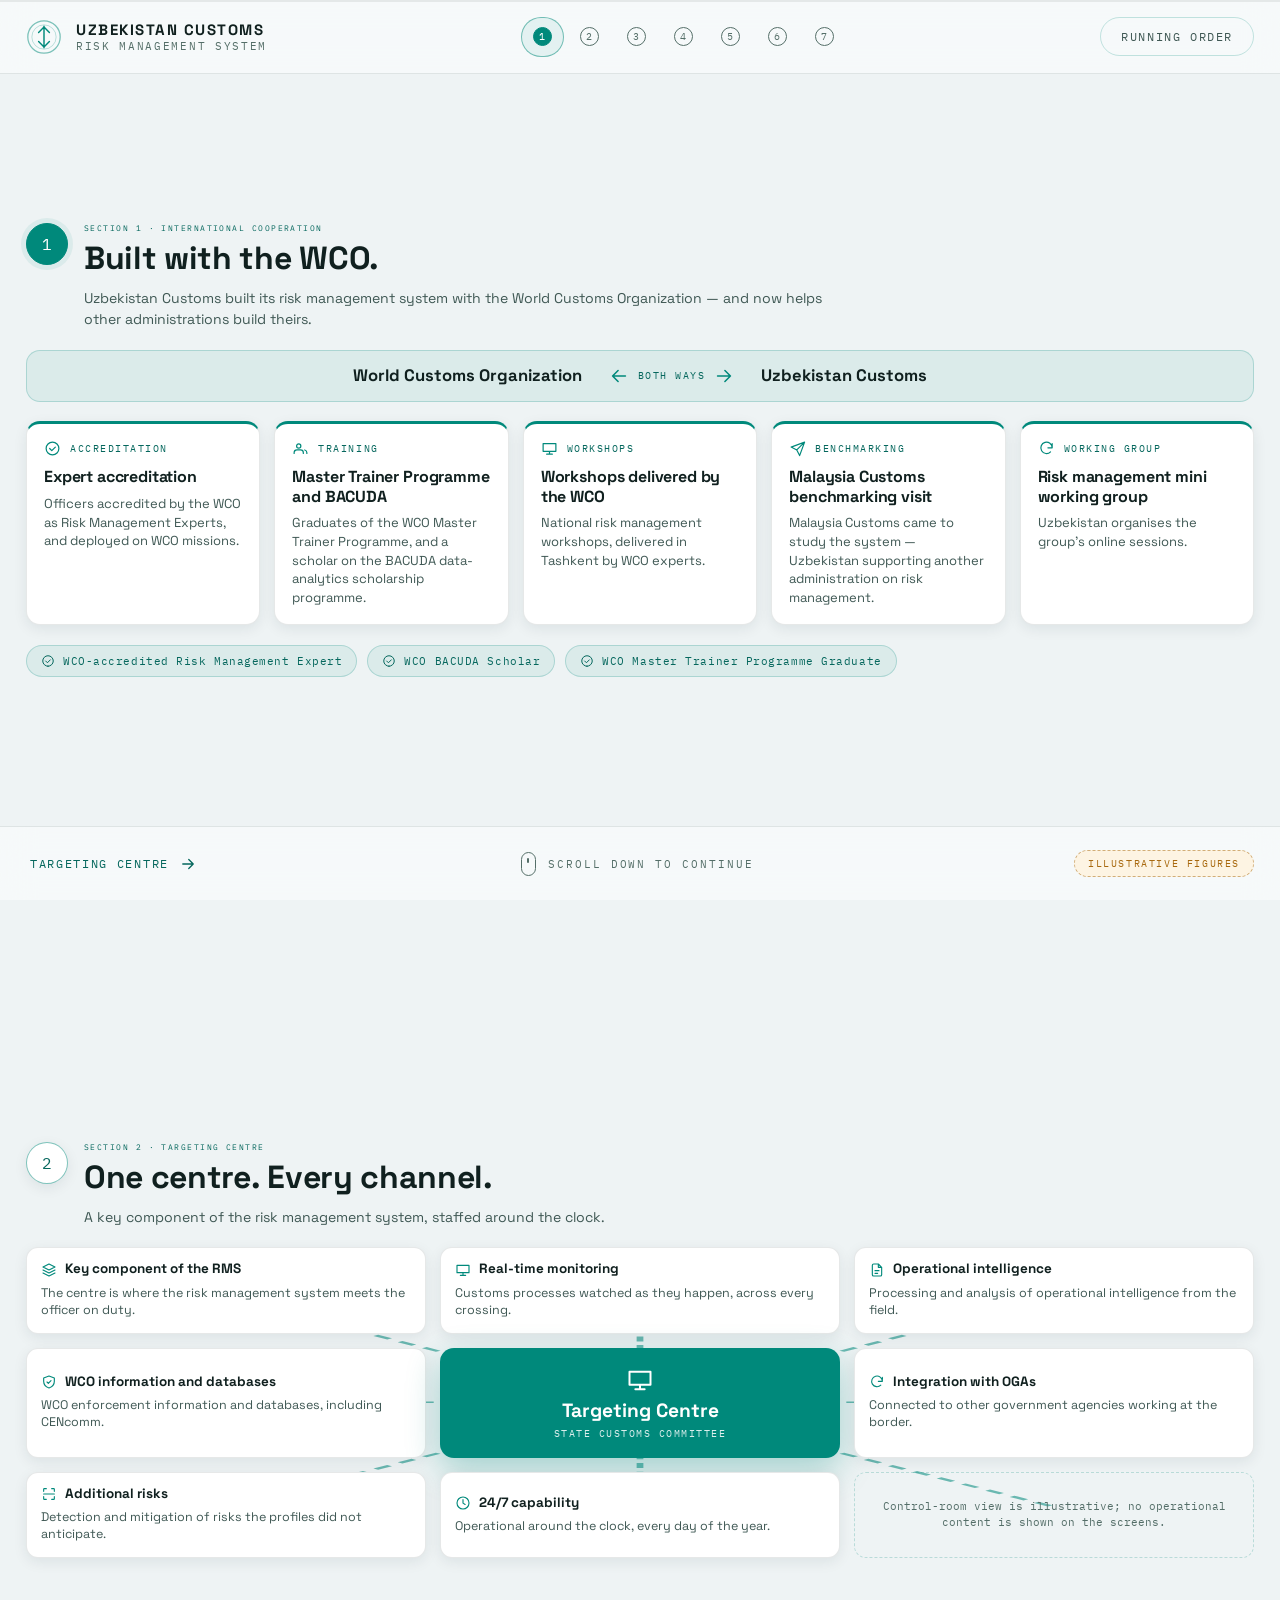
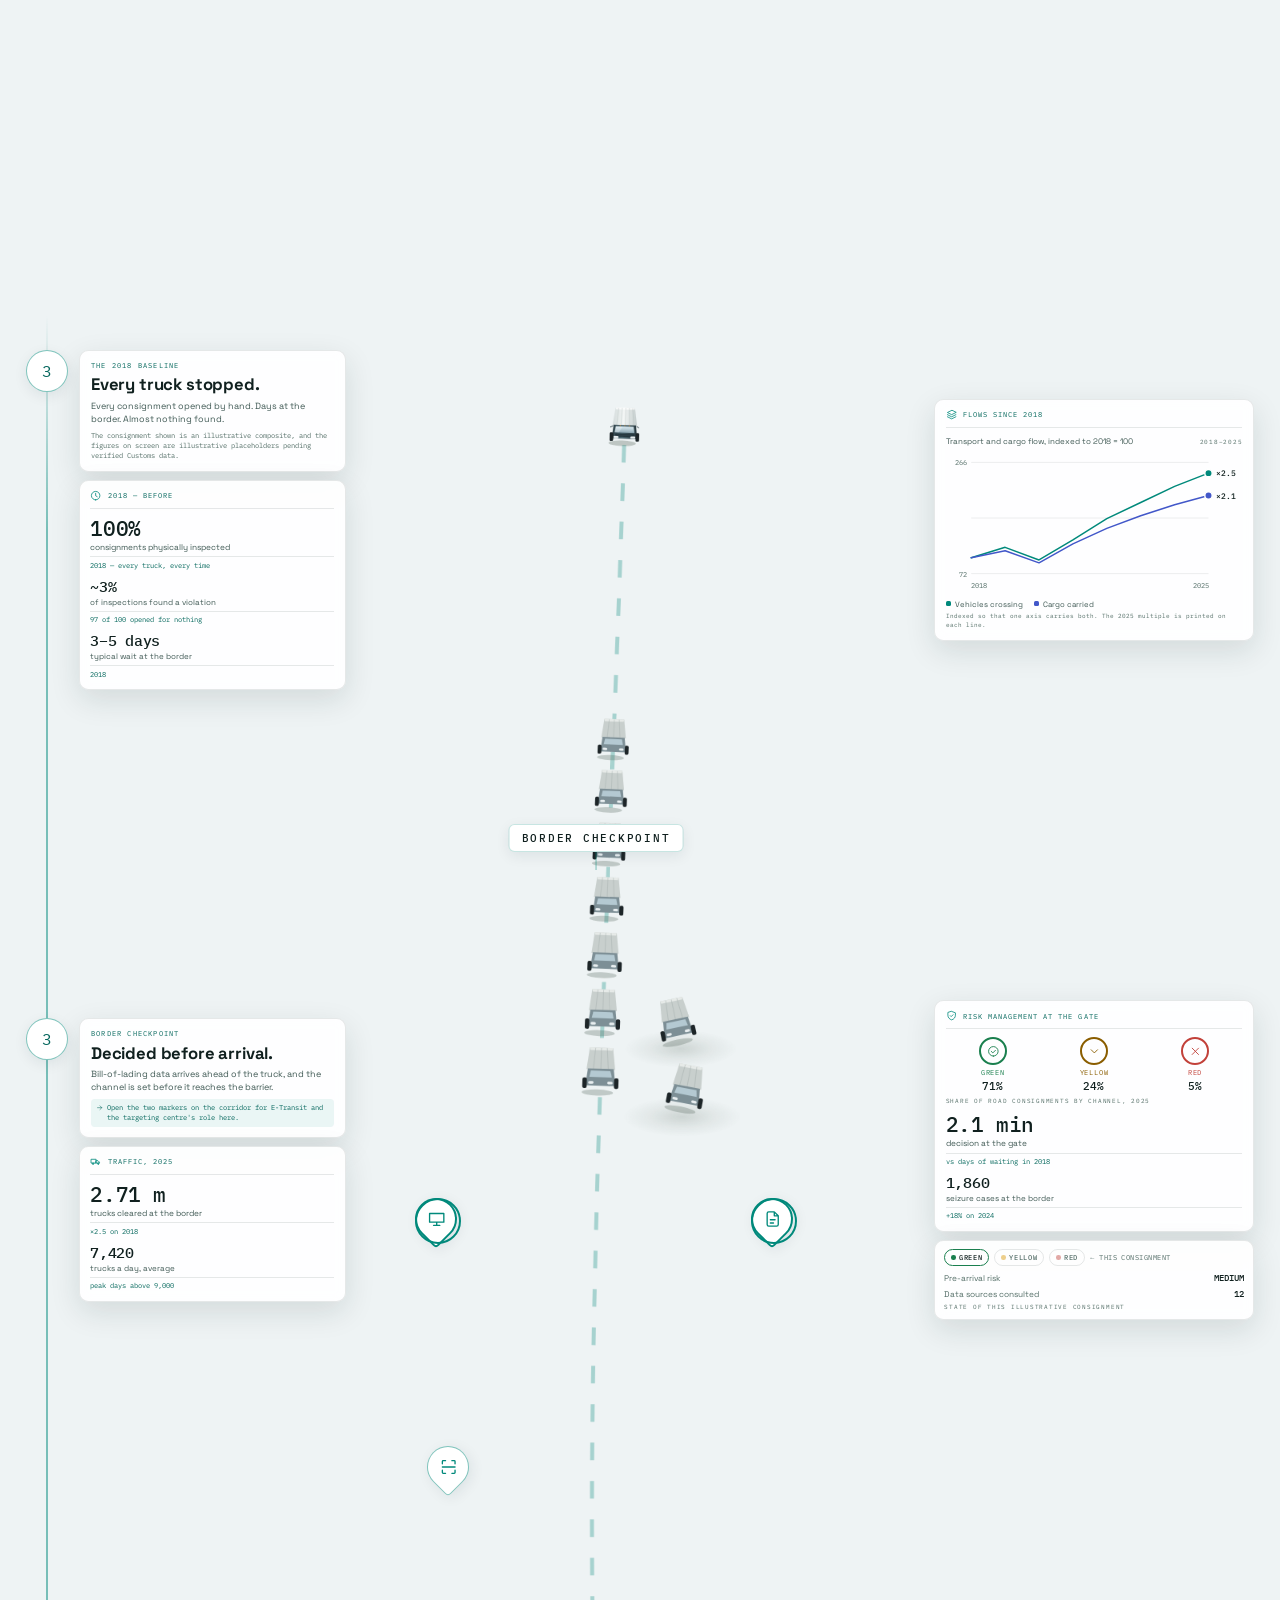
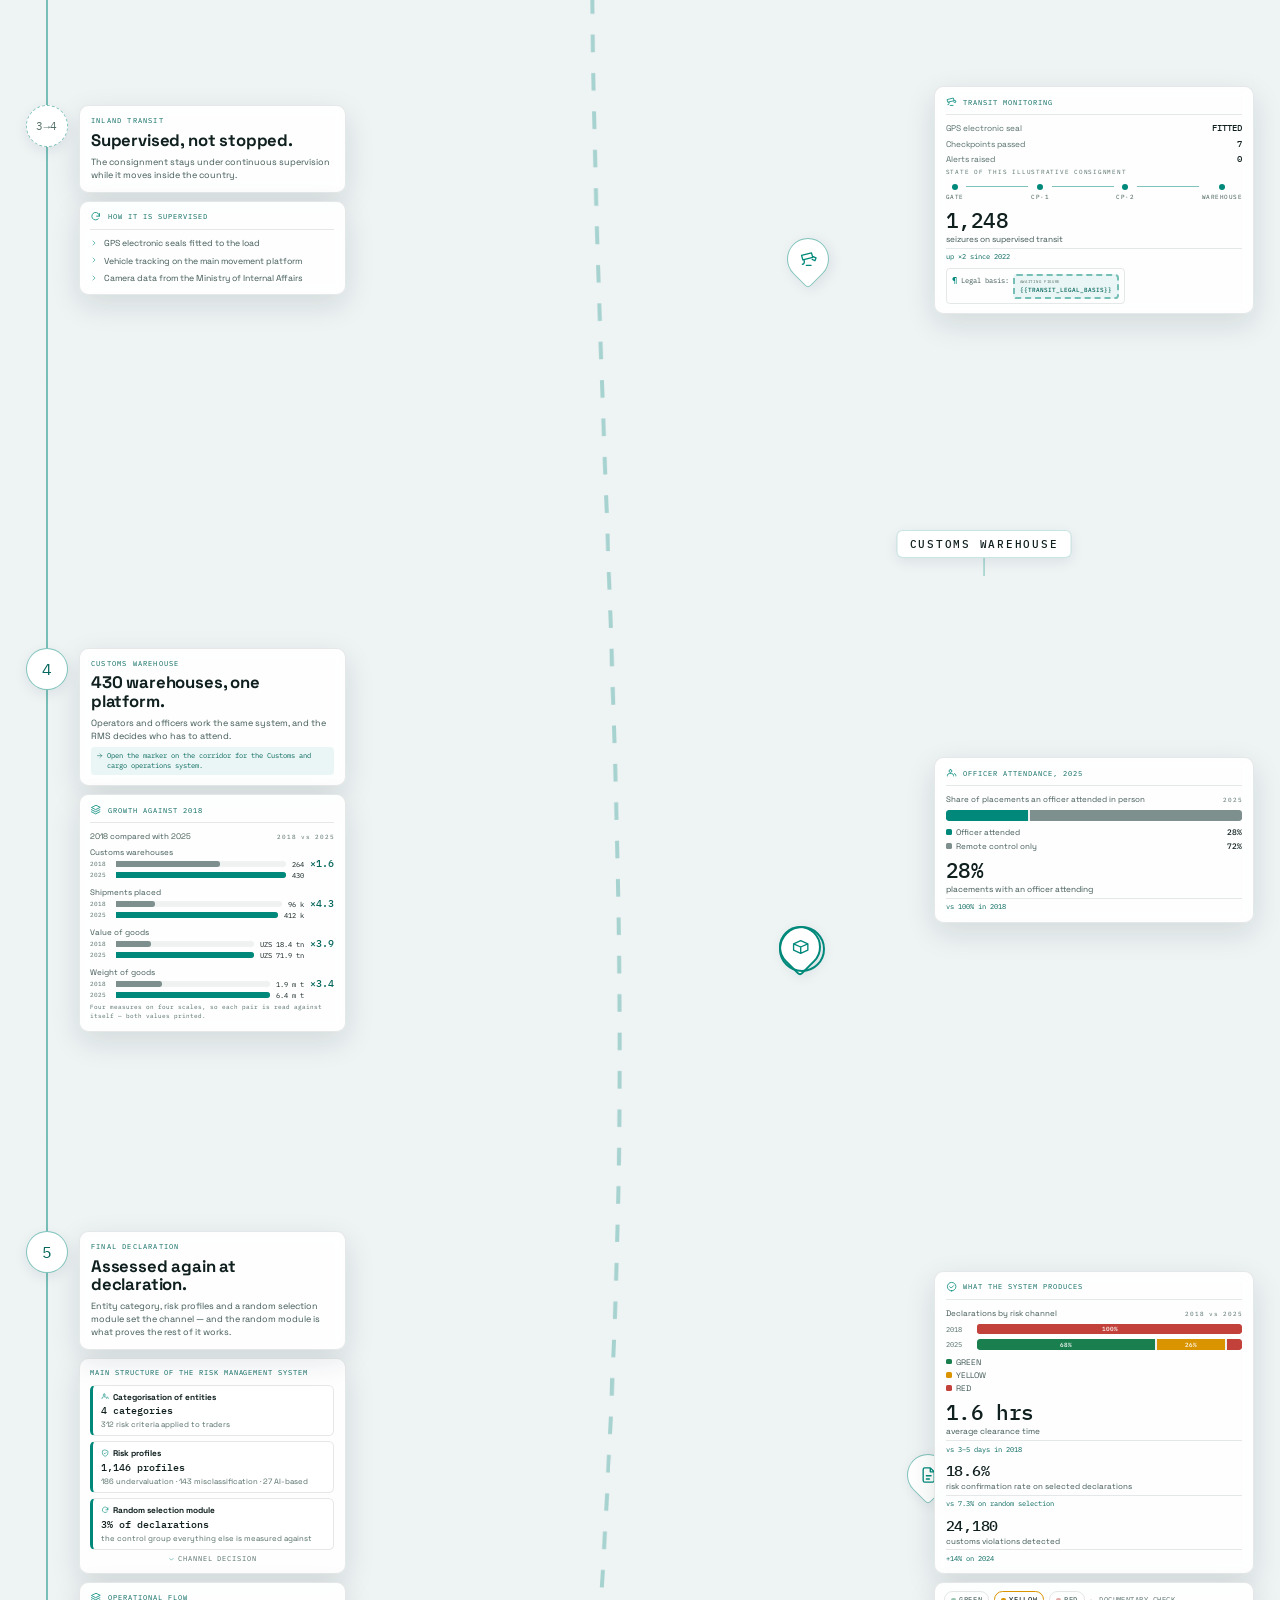
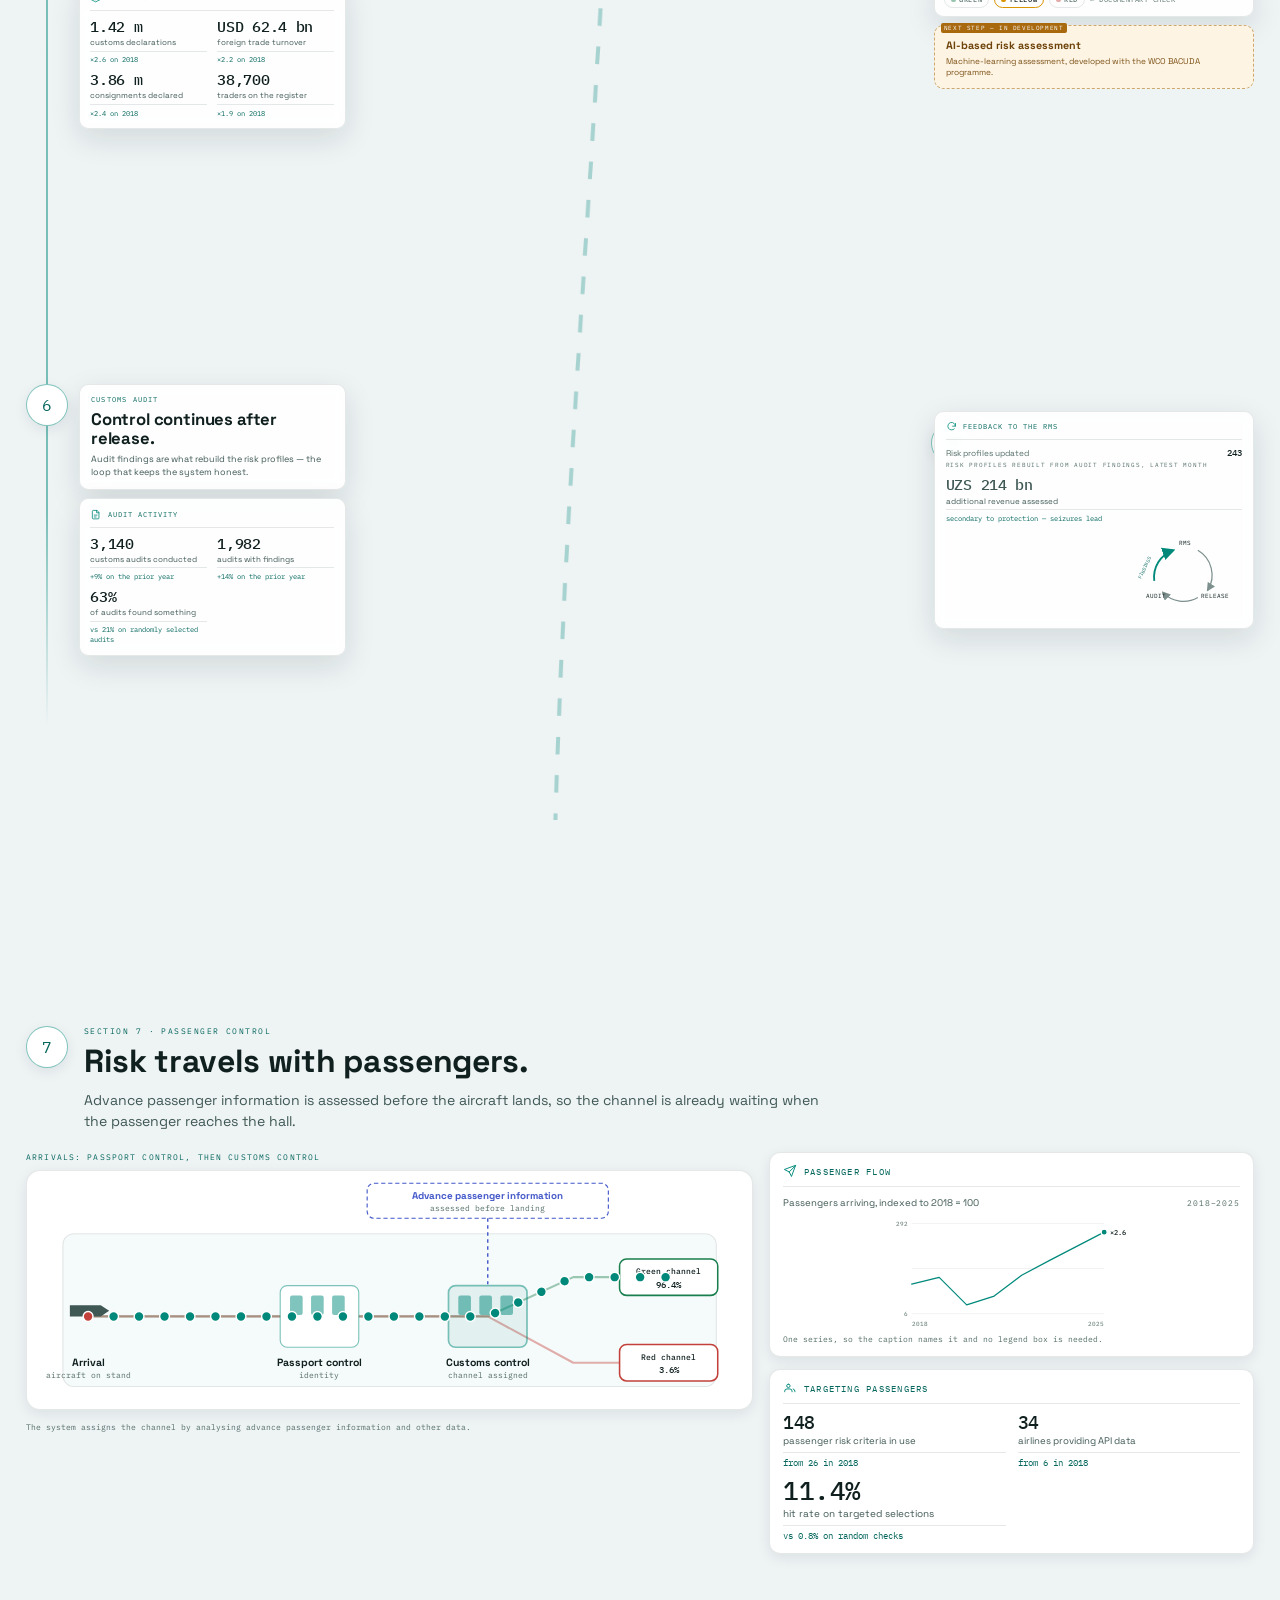
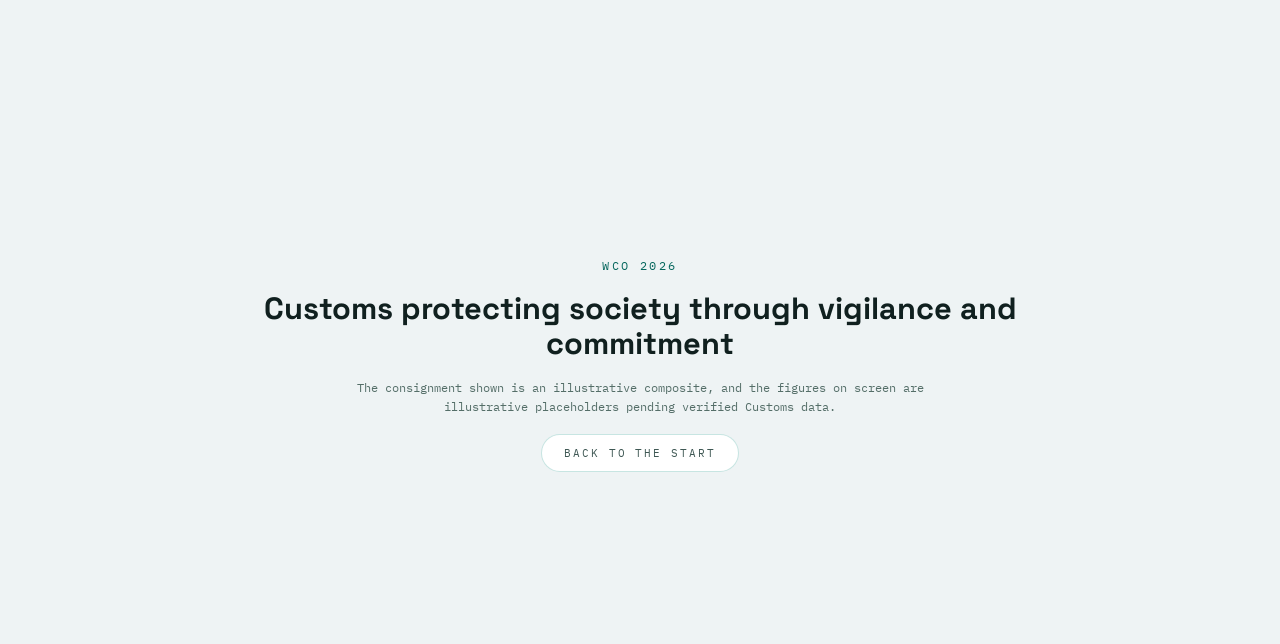
==== commit 19c4b3b1: "Repaint the corridor for daylight and re-cut the deck to the 7-section flow The art read as a murky " ====
--- a/index.html
+++ b/index.html
@@ -7,37 +7,44 @@
      inert on https. -->
 <meta http-equiv="Content-Security-Policy" content="default-src 'none'; script-src 'self' 'unsafe-inline' file:; style-src 'self' 'unsafe-inline' file:; img-src 'self' data: file:; font-src 'self' data: file:; connect-src 'none'; object-src 'none'; base-uri 'none'; form-action 'none'">
 <meta name="viewport" content="width=device-width, initial-scale=1">
-<meta name="color-scheme" content="dark">
-<title>One Consignment — Border to Audit · Uzbekistan Customs</title>
+<meta name="color-scheme" content="light">
+<title>Risk management, end to end · Uzbekistan Customs</title>
 <link rel="icon" href="data:,">
 <link rel="stylesheet" href="styles.css">
 </head>
-<body data-stage="1" data-view="journey" data-mode="road">
+<body data-beat="cooperation" data-section="1" data-view="journey">
 
 <div id="progress" aria-hidden="true"><i></i></div>
 
 <header id="topbar">
   <div class="brand" id="brand"></div>
-  <nav id="tabs" aria-label="Flow"></nav>
-  <button id="overview-btn" type="button">OVERVIEW</button>
+  <nav id="nav" aria-label="Sections"></nav>
+  <button id="overview-btn" type="button">RUNNING ORDER</button>
 </header>
 
-<main id="journey" aria-label="Border to audit journey">
+<!-- Sections 1 and 2 are screens, not places on the road. -->
+<div id="screens-before"></div>
+
+<main id="journey" aria-label="Border to audit corridor">
   <div id="corridor" aria-hidden="true"></div>
-  <!-- page-space overlay: everything inside uses 1600x8000 corridor coordinates -->
+  <!-- page-space overlay: everything inside uses 1600x4800 corridor coordinates -->
   <div id="overlay-space" aria-hidden="true">
-    <svg id="route-layer" xmlns="http://www.w3.org/2000/svg" viewBox="0 0 1600 8000"
+    <svg id="route-layer" xmlns="http://www.w3.org/2000/svg" viewBox="0 0 1600 4800"
          preserveAspectRatio="none" focusable="false"></svg>
     <div id="truck"></div>
   </div>
-  <!-- pins live in screen space and are positioned in per-cent of the corridor,
-       so they keep a constant on-screen size at any viewport width -->
-  <div id="pins" aria-hidden="true"></div>
+  <!-- pins and building captions live in screen space and are positioned in
+       per-cent of the corridor, so they keep a constant on-screen size at any
+       viewport width -->
+  <div id="labels" aria-hidden="true"></div>
+  <div id="pins"></div>
   <div id="rows"><div id="spine" aria-hidden="true"></div></div>
 </main>
 
-<!-- tail: the closing statement, and the scroll room the last stage needs
-     to reach the truck's focus line -->
+<!-- Section 7 is a screen too. -->
+<div id="screens-after"></div>
+
+<!-- tail: the closing statement, and the scroll room the last beat needs -->
 <section id="tail"></section>
 
 <footer id="bottombar">
@@ -46,10 +53,10 @@
   <span id="illustrative"></span>
 </footer>
 
-<div id="overview" aria-label="Stage overview"></div>
-<div id="modal" aria-label="Targeting centre"></div>
+<div id="overview" aria-label="Running order"></div>
+<div id="modal" role="dialog" aria-modal="true" aria-label="Information system"></div>
 
-<noscript><p style="color:#e9f2ef;font-family:system-ui;padding:2rem">This presentation requires JavaScript (it runs fully offline).</p></noscript>
+<noscript><p style="color:#10201f;font-family:system-ui;padding:2rem">This presentation requires JavaScript (it runs fully offline).</p></noscript>
 
 <!-- demoData first: the single source of every word and figure on screen -->
 <script src="demo-data.js"></script>
--- a/styles.css
+++ b/styles.css
@@ -1,11 +1,16 @@
 /* =========================================================================
-   One Consignment — vertical journey.
-
-   The corridor is a 1600x8000 page space rendered as eight stacked section
+   Risk management, end to end.
+
+   The corridor is a 1600x4800 page space rendered as six stacked section
    plates; #journey holds that exact aspect so every page-space y in plates.js
    lines up with the art. #overlay-space is scaled from page units to CSS
-   pixels by app.js, so the route, the truck and the map pins are all authored
-   in corridor coordinates and nothing else needs to know about the scale.
+   pixels by app.js, so the route, the truck, the map pins and the building
+   captions are all authored in corridor coordinates and nothing else needs to
+   know about the scale.
+
+   The page is LIGHT, because the corridor art is a daylight scene. Every
+   colour lives in the tokens below; a value written literally anywhere else in
+   this file is a bug waiting for the next repaint.
    ========================================================================= */
 
 /* ---- faces (self-hosted, OFL; no network after load) -------------------- */
@@ -26,28 +31,42 @@
 }
 
 /* ---- tokens -------------------------------------------------------------- */
+/* Contrast against the panel white and against the page ground was measured,
+   not guessed: --ink-faint is the smallest type on the page and clears 4.5:1
+   on both. --teal is a MARK colour (4.3:1, fine for icons, rules and fills);
+   --teal-ink is its text-safe partner. The three series colours were run
+   through a colour-vision-deficiency check as a set. */
 :root {
-  --bg: #05090c;
-  --panel: rgba(8, 15, 19, 0.72);
-  --panel-solid: #0b1418;
-  --bar: rgba(5, 10, 13, 0.86);
-  --stroke: rgba(94, 234, 212, 0.18);
-  --stroke-strong: rgba(94, 234, 212, 0.42);
-  --ink: #e9f2ef;
-  --ink-soft: #a8bcb6;
-  --ink-faint: #64766f;
-  --teal: #3fe0c5;
-  --teal-dim: #7fd4c4;
-  --green: #34d399;
-  --yellow: #fbbf24;
-  --red: #f87171;
-  --amber: #d9a44a;
+  --bg: #eef3f4;
+  --panel: rgba(255, 255, 255, 0.92);
+  --panel-solid: #ffffff;
+  --bar: rgba(247, 250, 250, 0.92);
+  --stroke: rgba(0, 137, 123, 0.22);
+  --stroke-strong: rgba(0, 137, 123, 0.5);
+  --hair: rgba(16, 32, 31, 0.1);
+  --ink: #10201f;
+  --ink-soft: #3f5854;
+  --ink-faint: #546e68;
+  --teal: #00897b;
+  --teal-ink: #05675d;
+  --teal-wash: rgba(0, 137, 123, 0.08);
+  --green: #1a7f4e;
+  --yellow: #d99400;
+  --yellow-ink: #8a5d00;
+  --red: #c2413a;
+  --amber: #a8690f;
+  --amber-wash: #fdf4e3;
+  --series-a: #00897b;
+  --series-b: #4257c9;
+  --series-n: #7d908d;
+  --shadow: 0 10px 30px rgba(16, 40, 45, 0.12);
+  --shadow-soft: 0 4px 14px rgba(16, 40, 45, 0.08);
   --font-display: "Space Grotesk", "Segoe UI", system-ui, sans-serif;
   --font-mono: "IBM Plex Mono", "Cascadia Mono", ui-monospace, Menlo, monospace;
   --radius: 14px;
   --pad: 26px;
-  --col-l: clamp(250px, 23vw, 400px);
-  --col-r: clamp(270px, 24vw, 420px);
+  --col-l: clamp(272px, 25vw, 430px);
+  --col-r: clamp(272px, 25vw, 430px);
   --badge: 42px;
   --bar-h: 74px;
 }
@@ -66,14 +85,22 @@
 button { font: inherit; color: inherit; background: none; border: 0; cursor: pointer; }
 button:focus-visible, a:focus-visible { outline: 2px solid var(--teal); outline-offset: 3px; }
 img { display: block; }
+h2, h3 { font-weight: 700; letter-spacing: -0.01em; }
+
+/* A table of the same numbers, for screen readers and for anyone who would
+   rather read them than look at them. Never rendered visually. The clip has to
+   sit on a block wrapper: `overflow` does not apply to a table box, so hiding
+   the <table> itself leaves it laying out at full width. */
+.sr-only { position: absolute; width: 1px; height: 1px; overflow: hidden;
+  clip-path: inset(50%); white-space: nowrap; }
 
 /* ---- scroll progress ------------------------------------------------------ */
 #progress { position: fixed; inset: 0 0 auto 0; height: 2px; z-index: 60;
-  background: rgba(255, 255, 255, 0.06); }
+  background: rgba(16, 32, 31, 0.08); }
 #progress i { display: block; height: 100%; width: 0;
-  background: linear-gradient(90deg, var(--teal-dim), var(--teal)); }
-
-/* ---- top bar -------------------------------------------------------------- */
+  background: linear-gradient(90deg, var(--teal), var(--teal-ink)); }
+
+/* ---- bars ----------------------------------------------------------------- */
 #topbar, #bottombar {
   position: fixed; left: 0; right: 0; z-index: 50;
   height: var(--bar-h); display: flex; align-items: center; gap: 20px;
@@ -81,35 +108,39 @@
   background: var(--bar);
   -webkit-backdrop-filter: blur(16px); backdrop-filter: blur(16px);
 }
-#topbar { top: 0; border-bottom: 1px solid rgba(255, 255, 255, 0.07); }
-#bottombar { bottom: 0; border-top: 1px solid rgba(255, 255, 255, 0.07); }
-
-.brand { display: flex; align-items: center; gap: 14px; min-width: 0; }
-.brand .emblem { width: 38px; height: 38px; flex: none; opacity: 0.9; }
-.brand .b-org { font-size: 16px; font-weight: 700; letter-spacing: 0.1em; white-space: nowrap; }
-.brand .b-sub { font-family: var(--font-mono); font-size: 11px; letter-spacing: 0.18em;
+#topbar { top: 0; border-bottom: 1px solid var(--hair); }
+#bottombar { bottom: 0; border-top: 1px solid var(--hair); }
+
+.brand { display: flex; align-items: center; gap: 14px; min-width: 0; color: var(--teal); }
+.brand .emblem { width: 36px; height: 36px; flex: none; }
+.brand .b-org { font-size: 15px; font-weight: 700; letter-spacing: 0.1em; white-space: nowrap;
+  color: var(--ink); }
+.brand .b-sub { font-family: var(--font-mono); font-size: 10.5px; letter-spacing: 0.16em;
   color: var(--ink-faint); white-space: nowrap; }
 
-#tabs { display: flex; gap: 6px; margin: 0 auto; }
-.tab { display: flex; flex-direction: column; align-items: center; gap: 4px;
-  padding: 7px 18px; border-radius: 10px; border: 1px solid transparent;
-  font-family: var(--font-mono); font-size: 11px; letter-spacing: 0.14em;
-  text-transform: uppercase; color: var(--ink-faint); min-height: 44px; }
-.tab svg { width: 20px; height: 20px; }
-.tab:hover { color: var(--ink-soft); background: rgba(255, 255, 255, 0.04); }
-.tab.is-active { color: var(--teal); border-color: var(--stroke);
-  background: rgba(63, 224, 197, 0.09); }
-
-#overview-btn { font-family: var(--font-mono); font-size: 12px; letter-spacing: 0.16em;
-  padding: 11px 22px; border-radius: 999px; border: 1px solid var(--stroke);
+#nav { display: flex; gap: 4px; margin: 0 auto; min-width: 0; overflow-x: auto;
+  scrollbar-width: none; }
+#nav::-webkit-scrollbar { display: none; }
+.tab { display: flex; align-items: center; gap: 7px;
+  padding: 8px 12px; border-radius: 999px; border: 1px solid transparent;
+  font-family: var(--font-mono); font-size: 11px; letter-spacing: 0.08em;
+  text-transform: uppercase; color: var(--ink-faint); min-height: 40px; white-space: nowrap; }
+.tab .tab-n { display: grid; place-items: center; width: 19px; height: 19px; flex: none;
+  border-radius: 50%; border: 1px solid currentColor; font-size: 10px; }
+.tab:hover { color: var(--ink); background: rgba(16, 32, 31, 0.05); }
+.tab.is-active { color: var(--teal-ink); border-color: var(--stroke-strong); background: var(--teal-wash); }
+.tab.is-active .tab-n { background: var(--teal); border-color: var(--teal); color: #fff; }
+
+#overview-btn { font-family: var(--font-mono); font-size: 11.5px; letter-spacing: 0.14em;
+  padding: 11px 20px; border-radius: 999px; border: 1px solid var(--stroke);
   color: var(--ink-soft); white-space: nowrap; }
 #overview-btn:hover { color: var(--ink); border-color: var(--stroke-strong); }
 
-#tc-btn { font-family: var(--font-mono); font-size: 12px; letter-spacing: 0.16em;
-  color: var(--teal-dim); display: flex; align-items: center; gap: 10px; padding: 10px 4px; }
+#tc-btn { font-family: var(--font-mono); font-size: 12px; letter-spacing: 0.14em;
+  color: var(--teal-ink); display: flex; align-items: center; gap: 10px; padding: 10px 4px; }
 #tc-btn svg { width: 18px; height: 18px; }
 #scroll-hint { margin: 0 auto; display: flex; align-items: center; gap: 12px;
-  font-family: var(--font-mono); font-size: 11px; letter-spacing: 0.2em; color: var(--ink-faint); }
+  font-family: var(--font-mono); font-size: 11px; letter-spacing: 0.18em; color: var(--ink-faint); }
 #scroll-hint .mouse { width: 15px; height: 24px; border: 1.5px solid currentColor;
   border-radius: 8px; position: relative; flex: none; }
 #scroll-hint .mouse::after { content: ""; position: absolute; left: 50%; top: 5px;
@@ -119,12 +150,12 @@
                    60% { transform: translate(-50%, 7px); opacity: 0.2; } }
 body.is-end #scroll-hint { opacity: 0; transition: opacity .4s ease; }
 
-#illustrative { font-family: var(--font-mono); font-size: 10px; letter-spacing: 0.18em;
-  color: var(--amber); border: 1px dashed rgba(217, 164, 74, 0.55);
-  border-radius: 999px; padding: 6px 13px; white-space: nowrap; }
-
-/* ---- journey ------------------------------------------------------------- */
-/* --page-aspect and --sec-h are set by app.js from JOURNEY.page */
+#illustrative { font-family: var(--font-mono); font-size: 10px; letter-spacing: 0.16em;
+  color: var(--amber); border: 1px dashed rgba(168, 105, 15, 0.5);
+  border-radius: 999px; padding: 6px 13px; white-space: nowrap; background: var(--amber-wash); }
+
+/* ---- corridor ------------------------------------------------------------- */
+/* --page-aspect, --sec-h and --rows are set by app.js from JOURNEY */
 #journey { position: relative; width: 100%; aspect-ratio: var(--page-aspect, 1600 / 4800); }
 #corridor { position: absolute; inset: 0; overflow: hidden; }
 #corridor img { position: absolute; left: 0; width: 100%;
@@ -132,19 +163,29 @@
   user-select: none; pointer-events: none;
   content-visibility: auto; contain-intrinsic-size: 1px 1px; }
 
-/* page-space overlay: 1600x8000 units, scaled to CSS px by app.js */
-/* Promoted to its own compositor layer. Without this the route, chevrons and
+/* page-space overlay: 1600x4800 units, scaled to CSS px by app.js.
+   Promoted to its own compositor layer. Without this the route, chevrons and
    truck repaint on every scroll frame — the layer spans the whole corridor, so
    that repaint alone doubled the frame time. */
 #overlay-space { position: absolute; left: 0; top: 0;
   transform-origin: 0 0; pointer-events: none; will-change: transform; }
 #route-layer { position: absolute; left: 0; top: 0; }
-.route-track { fill: none; stroke: rgba(63, 224, 197, 0.13); stroke-width: 5; stroke-dasharray: 22 26; }
-.route-halo { fill: none; stroke: var(--teal); stroke-width: 12; stroke-linecap: round; opacity: 0.07; }
-.route-glow { fill: none; stroke: var(--teal); stroke-width: 3.4; stroke-linecap: round; opacity: 0.42; }
-.chev { fill: none; stroke: #5ef2b6; stroke-width: 7; stroke-linecap: round; stroke-linejoin: round;
+.route-track { fill: none; stroke: rgba(0, 137, 123, 0.3); stroke-width: 5; stroke-dasharray: 22 26; }
+.route-halo { fill: none; stroke: var(--teal); stroke-width: 12; stroke-linecap: round; opacity: 0.14; }
+.route-glow { fill: none; stroke: var(--teal); stroke-width: 3.4; stroke-linecap: round; opacity: 0.75; }
+.chev { fill: none; stroke: #00b39c; stroke-width: 7; stroke-linecap: round; stroke-linejoin: round;
   opacity: 0; animation: chev 2.6s linear infinite; }
-@keyframes chev { 0% { opacity: 0; } 22% { opacity: 0.95; } 55% { opacity: 0.2; } 100% { opacity: 0; } }
+@keyframes chev { 0% { opacity: 0; } 22% { opacity: 0.9; } 55% { opacity: 0.2; } 100% { opacity: 0; } }
+
+/* The 2018 frame: the first corridor beat shows the queue every truck used to
+   join, and the corridor's teal instrumentation is off. Both cross-fade as the
+   modern system comes on. Driven by body[data-beat], which app.js writes only
+   when the beat actually changes — nothing here costs anything per frame. */
+#queue2018, .chev-flow, .route-line { transition: opacity 0.8s ease; }
+#queue2018 { opacity: 0; }
+body[data-beat="baseline2018"] #queue2018 { opacity: 1; }
+body[data-beat="baseline2018"] .chev-flow,
+body[data-beat="baseline2018"] .route-line { opacity: 0; }
 
 #truck { position: absolute; left: 0; top: 0; width: 0; height: 0; }
 .truck-bob { position: absolute; animation: bob 1.9s ease-in-out infinite; }
@@ -154,238 +195,540 @@
 
 /* map pins: positioned in per-cent of the corridor, sized in CSS pixels */
 #pins { position: absolute; inset: 0; pointer-events: none; }
-#pins .pin { position: absolute; transform: translate(-50%, -100%);
-  display: flex; flex-direction: column; align-items: center; }
-#pins .pin .pin-body { width: 44px; height: 44px; border-radius: 50% 50% 50% 4px;
-  transform: rotate(-45deg); background: rgba(7, 20, 22, 0.82);
+.pin { position: absolute; transform: translate(-50%, -100%); display: flex;
+  flex-direction: column; align-items: center; gap: 5px; }
+.pin .pin-body { width: 42px; height: 42px; border-radius: 50% 50% 50% 4px;
+  transform: rotate(-45deg); background: var(--panel-solid);
   border: 1.5px solid var(--stroke-strong); display: grid; place-items: center;
-  box-shadow: 0 0 16px rgba(63, 224, 197, 0.25); }
-#pins .pin svg { width: 20px; height: 20px; transform: rotate(45deg); color: var(--teal); }
-
-/* ---- tail --------------------------------------------------------------- */
+  box-shadow: var(--shadow-soft); }
+.pin svg { width: 19px; height: 19px; transform: rotate(45deg); color: var(--teal); }
+.pin .pin-label { display: none; font-family: var(--font-mono); font-size: 10px;
+  letter-spacing: 0.1em; text-transform: uppercase; color: var(--ink-soft);
+  background: var(--panel-solid); border: 1px solid var(--hair); border-radius: 999px;
+  padding: 4px 9px; white-space: nowrap; box-shadow: var(--shadow-soft); }
+/* a pin that opens something is a control, and has to look like one */
+.pin.is-live { pointer-events: auto; }
+.pin.is-live .pin-body { border-color: var(--teal); border-width: 2px; }
+.pin.is-live::after { content: ""; position: absolute; top: 0; left: 50%; width: 42px; height: 42px;
+  margin-left: -21px; border-radius: 50%; border: 2px solid var(--teal);
+  animation: ping 2.4s ease-out infinite; pointer-events: none; }
+@keyframes ping { 0% { transform: scale(0.8); opacity: 0.7; }
+                  70%, 100% { transform: scale(1.7); opacity: 0; } }
+.pin.is-live:hover .pin-label, .pin.is-live:focus-visible .pin-label { display: block; }
+.pin.is-live:hover .pin-body { background: var(--teal); }
+.pin.is-live:hover svg { color: #fff; }
+
+/* building captions over the plate */
+#labels { position: absolute; inset: 0; pointer-events: none; }
+.blabel { position: absolute; transform: translate(-50%, -100%); display: flex;
+  flex-direction: column; align-items: center; }
+.blabel .bl-text { font-family: var(--font-mono); font-size: 11px; font-weight: 500;
+  letter-spacing: 0.16em; text-transform: uppercase; color: var(--ink);
+  background: var(--panel-solid); border: 1px solid var(--stroke);
+  border-radius: 6px; padding: 6px 12px; white-space: nowrap; box-shadow: var(--shadow-soft); }
+.blabel .bl-stem { width: 1.5px; height: 18px; background: var(--stroke-strong); }
+
+/* ---- tail ---------------------------------------------------------------- */
 #tail { min-height: 56vh; display: flex; flex-direction: column; align-items: center;
-  justify-content: center; gap: 18px; text-align: center; padding: 60px 24px calc(var(--bar-h) + 40px);
-  background: linear-gradient(180deg, #050b0d, var(--bg) 40%); }
+  justify-content: center; gap: 18px; text-align: center;
+  padding: 60px 24px calc(var(--bar-h) + 40px);
+  background: linear-gradient(180deg, rgba(255, 255, 255, 0), var(--bg) 45%); }
 #tail .t-theme { font-size: clamp(22px, 2.4vw, 38px); font-weight: 700; max-width: 780px; line-height: 1.15; }
 #tail .t-sub { font-family: var(--font-mono); font-size: 12px; letter-spacing: 0.2em;
-  text-transform: uppercase; color: var(--teal-dim); }
+  text-transform: uppercase; color: var(--teal-ink); }
 #tail .t-note { font-family: var(--font-mono); font-size: 11.5px; color: var(--ink-faint);
   max-width: 620px; line-height: 1.6; }
 #tail .t-top { font-family: var(--font-mono); font-size: 11px; letter-spacing: 0.18em;
-  border: 1px solid var(--stroke); border-radius: 999px; padding: 11px 22px; color: var(--ink-soft); }
-
-/* ---- stage rows ----------------------------------------------------------- */
-#rows { position: absolute; inset: 0; display: grid; grid-template-rows: repeat(10, minmax(0, 1fr)); }
-#spine { position: absolute; top: 4%; bottom: 3%;
+  border: 1px solid var(--stroke); border-radius: 999px; padding: 11px 22px; color: var(--ink-soft);
+  background: var(--panel-solid); }
+
+/* ---- corridor rows -------------------------------------------------------- */
+/* A corridor row's height is a pure function of viewport width: the page holds
+   the plate's aspect ratio, so a row is (100vw / 1600) * 800 tall. The content
+   laid over it therefore has to scale with viewport width too, or it fits at
+   1920 and spills into its neighbours at 1440. Everything inside a row is sized
+   in em against this one declaration, and 0.781vw is exactly the factor that
+   keeps content height and row height in step from 1280 up to 1920. */
+#rows { position: absolute; inset: 0; display: grid;
+  grid-template-rows: repeat(var(--rows, 6), minmax(0, 1fr)); }
+#spine { position: absolute; top: 3%; bottom: 3%;
   left: calc(var(--pad) + var(--badge) / 2 - 1px); width: 2px;
-  background: linear-gradient(180deg, transparent, var(--stroke-strong) 6%, var(--stroke-strong) 94%, transparent); }
+  background: linear-gradient(180deg, transparent, var(--stroke-strong) 6%,
+              var(--stroke-strong) 94%, transparent); }
 .row { display: grid; grid-template-columns: var(--col-l) 1fr var(--col-r);
-  align-items: center; padding: 0 var(--pad); gap: 20px; min-height: 0; }
-.step { grid-column: 1; display: flex; align-items: flex-start; gap: 16px; position: relative; }
-.panel-wrap { grid-column: 3; justify-self: end; width: 100%; max-width: 420px; }
+  align-items: center; padding: 0 var(--pad); gap: 20px; min-height: 0;
+  font-size: clamp(10px, 0.781vw, 15px); }
+.step { grid-column: 1; display: flex; align-items: flex-start; gap: 1.07em; position: relative; }
+.step-stack, .right-stack { display: flex; flex-direction: column; gap: 0.8em; min-width: 0; flex: 1; }
+.panel-wrap { grid-column: 3; justify-self: end; width: 100%; max-width: 430px; }
 
 .step-n { flex: none; width: var(--badge); height: var(--badge); border-radius: 50%;
   display: grid; place-items: center; background: var(--panel-solid);
   border: 1.5px solid var(--stroke-strong); font-family: var(--font-mono);
-  font-size: 16px; color: var(--teal-dim); z-index: 1; }
-.row.is-current .step-n { color: #05201b; background: var(--teal); border-color: var(--teal);
-  box-shadow: 0 0 18px rgba(63, 224, 197, 0.55); }
-
-.glass { background: var(--panel); border: 1px solid var(--stroke); border-radius: var(--radius);
-  box-shadow: 0 18px 46px rgba(0, 0, 0, 0.45); }
-
-.card { padding: 16px 18px; flex: 1; min-width: 0; }
-.card .c-eyebrow { font-family: var(--font-mono); font-size: 10px; letter-spacing: 0.2em;
-  text-transform: uppercase; color: var(--teal); }
-.card .c-title { font-size: clamp(19px, 1.5vw, 26px); font-weight: 700; line-height: 1.12;
-  letter-spacing: -0.01em; margin-top: 7px; }
-.card .c-text { font-size: 14px; line-height: 1.45; color: var(--ink-soft); margin-top: 9px;
+  font-size: 16px; color: var(--teal-ink); z-index: 1; box-shadow: var(--shadow-soft); }
+/* a transition belongs to no section, and is badged so it cannot be mistaken
+   for one */
+.step-n.is-transition { font-size: 11px; letter-spacing: 0.02em; border-style: dashed;
+  color: var(--ink-faint); }
+.row.is-current .step-n, .screen.is-current .step-n { color: #fff; background: var(--teal);
+  border-color: var(--teal); box-shadow: 0 0 0 5px var(--teal-wash); }
+.row.is-current .step-n.is-transition, .screen.is-current .step-n.is-transition { color: #fff; }
+
+.glass { background: var(--panel); border: 1px solid var(--hair); border-radius: 0.93em;
+  box-shadow: var(--shadow); -webkit-backdrop-filter: blur(6px); backdrop-filter: blur(6px); }
+
+.card { padding: 1em 1.13em; }
+.card .c-eyebrow, .sc-titles .c-eyebrow { font-family: var(--font-mono); font-size: 0.67em;
+  letter-spacing: 0.18em; text-transform: uppercase; color: var(--teal-ink); }
+.card .c-title { font-size: 1.67em; line-height: 1.12; margin-top: 0.4em; }
+.card .c-text { font-size: 0.9em; line-height: 1.45; color: var(--ink-soft); margin-top: 0.53em;
   text-wrap: pretty; }
-.card .c-note { font-family: var(--font-mono); font-size: 10.5px; line-height: 1.5;
-  color: var(--ink-faint); margin-top: 11px; }
-.card .c-icons { display: flex; gap: 8px; margin-top: 12px; }
-.card .c-icons span { width: 34px; height: 34px; border-radius: 9px; display: grid; place-items: center;
-  border: 1px solid var(--stroke); background: rgba(63, 224, 197, 0.05); color: var(--teal-dim); }
-.card .c-icons svg { width: 17px; height: 17px; }
-.cut { margin-top: 12px; border-radius: 10px; overflow: hidden; border: 1px solid var(--stroke);
+.card .c-note { font-family: var(--font-mono); font-size: 0.67em; line-height: 1.5;
+  color: var(--ink-faint); margin-top: 0.67em; }
+.card .c-hint { display: flex; align-items: flex-start; gap: 0.53em; margin-top: 0.67em;
+  font-family: var(--font-mono); font-size: 0.7em; line-height: 1.45; color: var(--teal-ink);
+  background: var(--teal-wash); border-radius: 0.53em; padding: 0.53em 0.67em; }
+.card .c-hint svg { width: 1.05em; height: 1.05em; flex: none; margin-top: 0.1em; }
+.cut { margin-top: 0.8em; border-radius: 0.67em; overflow: hidden; border: 1px solid var(--hair);
   position: relative; }
 .cut img { width: 100%; height: auto; }
-.cut figcaption { position: absolute; left: 0; right: 0; bottom: 0; padding: 6px 10px;
-  font-family: var(--font-mono); font-size: 10px; letter-spacing: 0.14em; text-transform: uppercase;
-  color: var(--ink-soft); background: linear-gradient(0deg, rgba(4, 9, 11, 0.9), transparent); }
-
-/* ---- metric panel --------------------------------------------------------- */
-.panel { padding: 15px 17px; }
-.panel .loop-motif { width: 172px; margin: 12px 0 2px auto; }
-.panel .p-head { display: flex; align-items: center; gap: 9px; padding-bottom: 11px;
-  border-bottom: 1px solid var(--stroke); }
-.panel .p-head svg { width: 17px; height: 17px; color: var(--teal); flex: none; }
-.panel .p-head span { font-family: var(--font-mono); font-size: 11px; letter-spacing: 0.16em;
-  text-transform: uppercase; color: var(--teal-dim); }
-.facts { display: grid; gap: 8px; margin-top: 11px; }
-.fact { display: flex; align-items: baseline; justify-content: space-between; gap: 12px; }
-.fact .f-label { font-size: 12.5px; color: var(--ink-faint); }
-.fact .f-value { font-family: var(--font-mono); font-size: 13px; font-weight: 500; color: var(--ink);
+.card .cut img { max-height: 8.8em; object-fit: cover; object-position: 50% 42%; }
+.cut figcaption { position: absolute; left: 0; right: 0; bottom: 0; padding: 0.4em 0.67em;
+  font-family: var(--font-mono); font-size: 0.67em; letter-spacing: 0.14em; text-transform: uppercase;
+  color: #eef4f2; background: linear-gradient(0deg, rgba(8, 20, 24, 0.82), transparent); }
+
+/* ---- panels --------------------------------------------------------------- */
+.panel { padding: 0.93em 1.07em; }
+.panel.compact-panel { padding: 0.8em 0.93em; }
+.panel .loop-motif { width: 11.2em; margin: 0.67em 0 0.13em auto; }
+.panel .p-head { display: flex; align-items: center; gap: 0.6em; padding-bottom: 0.67em;
+  border-bottom: 1px solid var(--hair); }
+.panel .p-head svg { width: 1.13em; height: 1.13em; color: var(--teal); flex: none; }
+.panel .p-head span { font-family: var(--font-mono); font-size: 0.73em; letter-spacing: 0.14em;
+  text-transform: uppercase; color: var(--teal-ink); }
+.facts { display: grid; gap: 0.47em; margin-top: 0.67em; }
+.fact { display: flex; align-items: baseline; justify-content: space-between; gap: 0.8em; }
+.fact .f-label { font-size: 0.83em; color: var(--ink-faint); }
+.fact .f-value { font-family: var(--font-mono); font-size: 0.87em; font-weight: 500; color: var(--ink);
   text-align: right; }
-.facts-note { font-family: var(--font-mono); font-size: 9.5px; letter-spacing: 0.14em;
-  text-transform: uppercase; color: var(--ink-faint); margin-top: 10px; opacity: 0.75; }
-
-.metric { margin-top: 13px; }
-.metric-value { font-family: var(--font-mono); font-weight: 500; font-size: 34px; line-height: 1.05;
+.facts-note { font-family: var(--font-mono); font-size: 0.63em; letter-spacing: 0.12em;
+  text-transform: uppercase; color: var(--ink-faint); margin-top: 0.6em; }
+
+.bullets { list-style: none; display: grid; gap: 0.53em; margin-top: 0.73em; }
+.bullets li { display: flex; gap: 0.6em; font-size: 0.87em; line-height: 1.4; color: var(--ink-soft); }
+.bullets .b-mark { width: 0.93em; height: 0.93em; flex: none; margin-top: 0.2em; color: var(--teal);
+  transform: rotate(-90deg); }
+
+.metric { margin-top: 0.8em; }
+.metric-value { font-family: var(--font-mono); font-weight: 500; font-size: 2.13em; line-height: 1.05;
   color: var(--ink); font-variant-numeric: tabular-nums; letter-spacing: -0.02em; }
-.metric-label { font-size: 13px; color: var(--ink-soft); margin-top: 5px; line-height: 1.3; }
-.metric-anchor { font-family: var(--font-mono); font-size: 11.5px; color: var(--teal-dim);
-  margin-top: 8px; padding-top: 8px; border-top: 1px solid var(--stroke); line-height: 1.4; }
-.metric.compact .metric-value { font-size: 23px; }
-.metric.compact .metric-label { font-size: 12px; }
+.metric-label { font-size: 0.83em; color: var(--ink-soft); margin-top: 0.33em; line-height: 1.3; }
+.metric-anchor { font-family: var(--font-mono); font-size: 0.73em; color: var(--teal-ink);
+  margin-top: 0.47em; padding-top: 0.47em; border-top: 1px solid var(--hair); line-height: 1.4; }
+.metric.compact .metric-value { font-size: 1.47em; }
+.metric.compact .metric-label { font-size: 0.8em; }
 .metric.secondary .metric-value { color: var(--ink-soft); }
-.metric-error { border: 2px dashed var(--red); border-radius: 10px; padding: 10px 12px;
-  font-family: var(--font-mono); font-size: 12px; color: var(--red); letter-spacing: 0.06em; }
+/* four stacked compact metrics is taller than a corridor row on anything but a
+   very wide screen; a panel can ask for them two-up instead */
+.metric-grid { display: grid; grid-template-columns: 1fr 1fr; gap: 0.67em 1em; margin-top: 0.8em; }
+.metric-grid .metric { margin-top: 0; min-width: 0; }
+.metric-error { border: 2px dashed var(--red); border-radius: 0.67em; padding: 0.67em 0.8em;
+  font-family: var(--font-mono); font-size: 0.73em; color: var(--red); letter-spacing: 0.05em;
+  margin-top: 0.8em; }
 
 /* awaiting-figure placeholder chip */
-.ph-chip { display: inline-flex; flex-direction: column; gap: 3px;
-  border: 2px dashed rgba(94, 234, 212, 0.45); border-radius: 8px; padding: 6px 10px;
-  vertical-align: middle; }
-.ph-chip .ph-tag { font-family: var(--font-mono); font-size: 9px; letter-spacing: 0.18em;
+.ph-chip { display: inline-flex; flex-direction: column; gap: 0.2em;
+  border: 2px dashed var(--stroke-strong); border-radius: 0.53em; padding: 0.4em 0.67em;
+  vertical-align: middle; background: var(--teal-wash); }
+.ph-chip .ph-tag { font-family: var(--font-mono); font-size: 0.6em; letter-spacing: 0.16em;
   color: var(--ink-faint); text-transform: uppercase; }
-.ph-chip .ph-token { font-family: var(--font-mono); font-size: 14px; font-weight: 500; color: var(--teal-dim); }
+.ph-chip .ph-token { font-family: var(--font-mono); font-size: 0.87em; font-weight: 500;
+  color: var(--teal-ink); }
 
 /* ---- channel chips + split ------------------------------------------------ */
-.channel-row { display: flex; flex-wrap: wrap; gap: 8px; align-items: center; margin-top: 12px; }
-.channel-chip { display: inline-flex; align-items: center; gap: 7px; font-family: var(--font-mono);
-  font-size: 11px; font-weight: 500; letter-spacing: 0.1em;
-  border: 1px solid rgba(168, 188, 182, 0.22); border-radius: 999px; padding: 6px 12px; color: var(--ink-faint); }
-.channel-chip .dot { width: 9px; height: 9px; border-radius: 50%; background: currentColor; opacity: 0.5; }
+.channel-row { display: flex; flex-wrap: wrap; gap: 0.53em; align-items: center; }
+.channel-chip { display: inline-flex; align-items: center; gap: 0.47em; font-family: var(--font-mono);
+  font-size: 0.73em; font-weight: 500; letter-spacing: 0.09em;
+  border: 1px solid var(--hair); border-radius: 999px; padding: 0.4em 0.8em; color: var(--ink-faint); }
+.channel-chip .dot { width: 0.62em; height: 0.62em; border-radius: 50%; background: currentColor;
+  opacity: 0.45; }
 .channel-chip.is-outcome { color: var(--ink); border-width: 1.5px; }
-.channel-chip.is-outcome .dot { opacity: 1; box-shadow: 0 0 10px currentColor; }
+.channel-chip.is-outcome .dot { opacity: 1; }
 .channel-chip.ch-green.is-outcome { border-color: var(--green); } .channel-chip.ch-green .dot { color: var(--green); }
 .channel-chip.ch-yellow.is-outcome { border-color: var(--yellow); } .channel-chip.ch-yellow .dot { color: var(--yellow); }
 .channel-chip.ch-red.is-outcome { border-color: var(--red); } .channel-chip.ch-red .dot { color: var(--red); }
-.channel-note { font-family: var(--font-mono); font-size: 10px; color: var(--ink-faint);
-  letter-spacing: 0.08em; text-transform: uppercase; }
-
-.split { display: grid; grid-template-columns: repeat(3, 1fr); gap: 10px; margin-top: 13px; text-align: center; }
-.split .s-ring { width: 44px; height: 44px; border-radius: 50%; margin: 0 auto;
+.channel-note { font-family: var(--font-mono); font-size: 0.67em; color: var(--ink-faint);
+  letter-spacing: 0.07em; text-transform: uppercase; }
+
+.split { display: grid; grid-template-columns: repeat(3, 1fr); gap: 0.67em; margin-top: 0.8em;
+  text-align: center; }
+.split .s-ring { width: 2.8em; height: 2.8em; border-radius: 50%; margin: 0 auto;
   display: grid; place-items: center; border: 2px solid currentColor; }
-.split .s-ring svg { width: 20px; height: 20px; }
-.split .s-name { font-family: var(--font-mono); font-size: 10px; letter-spacing: 0.14em; margin-top: 7px; }
-.split .s-share { font-family: var(--font-mono); font-size: 17px; font-weight: 500; margin-top: 2px; color: var(--ink); }
-.split .g { color: var(--green); } .split .y { color: var(--yellow); } .split .r { color: var(--red); }
+.split .s-ring svg { width: 1.27em; height: 1.27em; }
+.split .s-name { font-family: var(--font-mono); font-size: 0.67em; letter-spacing: 0.12em;
+  margin-top: 0.4em; }
+.split .s-share { font-family: var(--font-mono); font-size: 1.13em; font-weight: 500;
+  margin-top: 0.13em; color: var(--ink); }
+.split .g { color: var(--green); } .split .y { color: var(--yellow-ink); } .split .r { color: var(--red); }
 
 /* ---- legal chip + trace + next step ---------------------------------------- */
-.legal-chip { display: inline-flex; align-items: baseline; gap: 8px; margin-top: 12px;
-  font-family: var(--font-mono); font-size: 11px; color: var(--ink-soft);
-  border: 1px solid var(--stroke); border-radius: 8px; padding: 7px 11px; }
-.legal-chip .pilcrow { color: var(--teal); font-size: 14px; }
-.trace-row { display: flex; align-items: center; margin-top: 13px; }
-.trace-node { display: flex; flex-direction: column; align-items: center; gap: 6px;
-  font-family: var(--font-mono); font-size: 9.5px; letter-spacing: 0.1em; color: var(--ink-soft); }
-.trace-node .t-dot { width: 9px; height: 9px; border-radius: 50%; background: var(--teal);
-  box-shadow: 0 0 8px rgba(63, 224, 197, 0.7); }
-.trace-link { flex: 1; height: 1.5px; background: var(--stroke-strong); margin: 0 4px 18px; }
-.next-step { border: 1.5px dashed rgba(217, 164, 74, 0.6); border-radius: var(--radius);
-  background: rgba(20, 15, 6, 0.6); padding: 14px 16px; margin-top: 13px; position: relative; }
-.next-step .ns-tag { position: absolute; top: -9px; left: 14px; background: var(--amber); color: #14100a;
-  border-radius: 5px; padding: 2px 8px; font-family: var(--font-mono); font-size: 9px; letter-spacing: 0.12em; }
-.next-step .ns-title { font-size: 16px; font-weight: 700; color: #ecd9b0; margin-top: 4px; }
-.next-step .ns-text { font-size: 12.5px; color: rgba(236, 217, 176, 0.72); margin-top: 6px; line-height: 1.4; }
-
-/* ---- mode toggle inside the flows panel ------------------------------------ */
-.mode-row { display: flex; gap: 6px; margin-top: 12px; }
-.mode-btn { font-family: var(--font-mono); font-size: 10px; font-weight: 500; letter-spacing: 0.1em;
-  text-transform: uppercase; padding: 8px 12px; border-radius: 999px; border: 1px solid var(--stroke);
-  color: var(--ink-soft); flex: 1; min-height: 36px; }
-.mode-btn.is-active { background: var(--teal); border-color: var(--teal); color: #05201b; }
+.legal-chip { display: inline-flex; align-items: baseline; gap: 0.53em; margin-top: 0.8em;
+  font-family: var(--font-mono); font-size: 0.73em; color: var(--ink-soft);
+  border: 1px solid var(--hair); border-radius: 0.53em; padding: 0.47em 0.73em; }
+.legal-chip .pilcrow { color: var(--teal); font-size: 1.27em; }
+.trace-row { display: flex; align-items: center; margin-top: 0.8em; }
+.trace-node { display: flex; flex-direction: column; align-items: center; gap: 0.4em;
+  font-family: var(--font-mono); font-size: 0.63em; letter-spacing: 0.08em; color: var(--ink-soft); }
+.trace-node .t-dot { width: 0.95em; height: 0.95em; border-radius: 50%; background: var(--teal); }
+.trace-link { flex: 1; height: 1.5px; background: var(--stroke-strong); margin: 0 0.27em 1.2em; }
+.next-step { border: 1.5px dashed rgba(168, 105, 15, 0.55); border-radius: 0.93em;
+  background: var(--amber-wash); padding: 0.93em 1.07em; position: relative; }
+.next-step .ns-tag { position: absolute; top: -0.6em; left: 0.93em; background: var(--amber); color: #fff;
+  border-radius: 0.33em; padding: 0.2em 0.53em; font-family: var(--font-mono); font-size: 0.6em;
+  letter-spacing: 0.1em; }
+.next-step .ns-title { font-size: 1.07em; font-weight: 700; color: #6d430b; margin-top: 0.27em; }
+.next-step .ns-text { font-size: 0.83em; color: #7d5218; margin-top: 0.4em; line-height: 1.4; }
+
+/* ---- charts --------------------------------------------------------------- */
+/* One tone token per series, set by a .tone-* / .ch-* class, so every mark type
+   below reads its colour from the same place. */
+.tone-a { --tone: var(--series-a); }
+.tone-b { --tone: var(--series-b); }
+.tone-n { --tone: var(--series-n); }
+.ch-green { --tone: var(--green); }
+.ch-yellow { --tone: var(--yellow); }
+.ch-red { --tone: var(--red); }
+
+.chart { margin-top: 0.8em; }
+.ch-head { display: flex; align-items: baseline; justify-content: space-between; gap: 0.67em;
+  margin-bottom: 0.53em; }
+.ch-caption { font-size: 0.8em; color: var(--ink-soft); line-height: 1.3; }
+.ch-range { font-family: var(--font-mono); font-size: 0.63em; letter-spacing: 0.12em;
+  color: var(--ink-faint); white-space: nowrap; }
+.ch-note { font-family: var(--font-mono); font-size: 0.63em; line-height: 1.5; color: var(--ink-faint);
+  margin-top: 0.53em; }
+.ch-legend { display: flex; flex-wrap: wrap; gap: 0.4em 1.07em; margin-top: 0.6em; }
+.lg-item { display: inline-flex; align-items: center; gap: 0.47em; font-size: 0.77em;
+  color: var(--ink-soft); }
+.lg-key { width: 0.73em; height: 0.73em; border-radius: 0.2em; background: var(--tone); flex: none; }
+
+.ch-plot { position: relative; }
+.ch-svg { width: 100%; height: auto; display: block; overflow: visible; }
+.ch-grid { stroke: var(--hair); stroke-width: 1; }
+.ch-line { fill: none; stroke: var(--tone); stroke-width: 2; stroke-linecap: round;
+  stroke-linejoin: round; }
+.ch-dot { fill: var(--tone); stroke: var(--panel-solid); stroke-width: 2; }
+.ch-end { font-family: var(--font-mono); font-size: 11px; fill: var(--ink); font-weight: 500; }
+.ch-axis { font-family: var(--font-mono); font-size: 9.5px; fill: var(--ink-faint); }
+.ch-axis-y, .ch-axis-end { text-anchor: end; }
+.ch-band { fill: transparent; }
+.ch-rule { stroke: var(--stroke-strong); stroke-width: 1; stroke-dasharray: 3 3; opacity: 0; }
+.ch-svg.is-hover .ch-rule { opacity: 1; }
+/* display, not opacity: a hidden-but-laid-out tooltip near the edge of a narrow
+   panel widens the document */
+.ch-tip { display: none; position: absolute; top: 0; transform: translate(-50%, -102%);
+  pointer-events: none; background: var(--panel-solid);
+  border: 1px solid var(--hair); border-radius: 0.53em; box-shadow: var(--shadow);
+  padding: 0.47em 0.67em; min-width: 8.8em; z-index: 2; }
+.ch-tip.is-on { display: block; }
+.ch-tip .tip-x { font-family: var(--font-mono); font-size: 0.67em; letter-spacing: 0.1em;
+  color: var(--ink-faint); margin-bottom: 0.27em; }
+.ch-tip .tip-row { display: flex; align-items: center; gap: 0.47em; font-size: 0.77em;
+  color: var(--ink-soft); }
+.ch-tip .tip-key { width: 0.6em; height: 0.6em; border-radius: 0.13em; background: var(--tone);
+  flex: none; }
+.ch-tip .tip-val { margin-left: auto; font-family: var(--font-mono); font-weight: 500;
+  color: var(--ink); }
+
+/* small multiples: one before/after pair per measure */
+.growth { display: grid; gap: 0.73em; }
+.gr-row { display: grid; grid-template-columns: 1fr auto; gap: 0.27em 0.67em; align-items: center; }
+.gr-name { grid-column: 1; font-size: 0.8em; color: var(--ink-soft); }
+.gr-mult { grid-column: 2; grid-row: 1 / span 2; font-family: var(--font-mono); font-size: 1em;
+  font-weight: 500; color: var(--teal-ink); }
+.gr-bars { grid-column: 1; display: grid; gap: 0.2em; }
+.gr-line { display: grid; grid-template-columns: 2em 1fr auto; gap: 0.53em; align-items: center; }
+.gr-year { font-family: var(--font-mono); font-size: 0.63em; color: var(--ink-faint); }
+.gr-track { height: 0.6em; border-radius: 0 0.27em 0.27em 0; background: rgba(16, 32, 31, 0.06); }
+.gr-fill { height: 100%; border-radius: 0 0.27em 0.27em 0; background: var(--tone); }
+.gr-val { font-family: var(--font-mono); font-size: 0.7em; color: var(--ink);
+  font-variant-numeric: tabular-nums; }
+
+/* parts of a whole */
+.share, .shift { margin-top: 0.13em; }
+.sh-bar { display: flex; height: 1.07em; border-radius: 0.27em; overflow: hidden; gap: 2px;
+  background: rgba(16, 32, 31, 0.06); }
+.sh-seg { background: var(--tone); display: grid; place-items: center; min-width: 2px; }
+.sh-seg:first-child { border-radius: 0.27em 0 0 0.27em; }
+.sh-seg:last-child { border-radius: 0 0.27em 0.27em 0; }
+.sf-lab { font-family: var(--font-mono); font-size: 0.63em; font-weight: 500; color: #fff; }
+.sh-keys { display: grid; gap: 0.33em; margin-top: 0.67em; }
+.sh-key { display: flex; align-items: center; gap: 0.53em; font-size: 0.8em; color: var(--ink-soft); }
+.sh-val { margin-left: auto; font-family: var(--font-mono); font-weight: 500; color: var(--ink); }
+.sf-row { display: grid; grid-template-columns: 2.5em 1fr; gap: 0.6em; align-items: center;
+  margin-bottom: 0.47em; }
+.sf-year { font-family: var(--font-mono); font-size: 0.7em; color: var(--ink-faint); }
+
+/* ---- structure motif + loop motif ------------------------------------------ */
+.structure { background: var(--panel); border: 1px solid var(--hair); border-radius: 0.93em;
+  box-shadow: var(--shadow); padding: 0.93em 1.07em; }
+.st-caption { font-family: var(--font-mono); font-size: 0.67em; letter-spacing: 0.14em;
+  text-transform: uppercase; color: var(--teal-ink); }
+.st-nodes { display: grid; gap: 0.53em; margin-top: 0.73em; }
+.st-node { border: 1px solid var(--hair); border-left: 3px solid var(--teal); border-radius: 0.53em;
+  padding: 0.6em 0.73em; background: var(--panel-solid); }
+.st-head { display: flex; align-items: center; gap: 0.53em; font-size: 0.83em; font-weight: 700;
+  color: var(--ink); }
+.st-head svg { width: 1em; height: 1em; color: var(--teal); flex: none; }
+.st-value { font-family: var(--font-mono); font-size: 1em; font-weight: 500; color: var(--ink);
+  margin-top: 0.27em; }
+.st-sub { font-size: 0.77em; color: var(--ink-faint); margin-top: 0.2em; line-height: 1.35; }
+.st-join { display: flex; align-items: center; justify-content: center; gap: 0.53em;
+  margin-top: 0.67em; font-family: var(--font-mono); font-size: 0.67em; letter-spacing: 0.14em;
+  color: var(--ink-faint); }
+.st-join svg { width: 1em; height: 1em; color: var(--teal); }
+
+.lm-live { stroke: var(--teal); } .lm-live-f { fill: var(--teal); }
+.lm-dim { stroke: var(--series-n); } .lm-dim-f { fill: var(--series-n); }
+.lm-text { fill: var(--ink); font-family: var(--font-mono); }
+.lm-edge { fill: var(--teal-ink); font-family: var(--font-mono); }
+
+/* ---- screens -------------------------------------------------------------- */
+.screen { min-height: 100vh; display: flex; flex-direction: column; justify-content: center;
+  gap: clamp(16px, 2.2vh, 26px);
+  padding: calc(var(--bar-h) + 26px) var(--pad) calc(var(--bar-h) + 26px);
+  max-width: 1500px; margin: 0 auto;
+  /* the same trick the corridor rows use: a screen has one viewport of height
+     to work with, so its content scales with the width it is given */
+  font-size: clamp(11.5px, 0.94vw, 15px); }
+.sc-head { display: flex; align-items: flex-start; gap: 16px; }
+.sc-titles { max-width: 760px; }
+.sc-title { font-size: clamp(25px, 2.5vw, 42px); line-height: 1.08; margin-top: 8px; }
+.sc-support { font-size: clamp(14px, 1.1vw, 17px); line-height: 1.5; color: var(--ink-soft);
+  margin-top: 12px; text-wrap: pretty; }
+
+/* section 1 — international cooperation */
+.coop-grid { display: grid; grid-template-columns: repeat(auto-fit, minmax(228px, 1fr)); gap: 14px; }
+.coop-card { background: var(--panel-solid); border: 1px solid var(--hair); border-radius: var(--radius);
+  padding: 16px 17px; box-shadow: var(--shadow-soft); border-top: 3px solid var(--teal); }
+.cc-head { display: flex; align-items: center; gap: 9px; }
+.cc-head svg { width: 17px; height: 17px; color: var(--teal); flex: none; }
+.cc-tag { font-family: var(--font-mono); font-size: 9.5px; letter-spacing: 0.16em;
+  color: var(--teal-ink); }
+.cc-title { font-size: 16px; margin-top: 10px; line-height: 1.2; }
+.cc-text { font-size: 13px; line-height: 1.45; color: var(--ink-soft); margin-top: 8px;
+  text-wrap: pretty; }
+.coop-creds { display: flex; flex-wrap: wrap; gap: 10px; }
+.cred-chip { display: inline-flex; align-items: center; gap: 8px; font-family: var(--font-mono);
+  font-size: 11px; letter-spacing: 0.05em; color: var(--teal-ink); background: var(--teal-wash);
+  border: 1px solid var(--stroke); border-radius: 999px; padding: 8px 14px; }
+.cred-chip svg { width: 14px; height: 14px; flex: none; }
+
+/* section 2 — the targeting centre, at the centre */
+.hub-stage { position: relative; }
+.hub-spokes { position: absolute; inset: 0; width: 100%; height: 100%; pointer-events: none; }
+.hub-spokes .spoke { stroke: var(--teal); stroke-width: 0.55; stroke-dasharray: 1.6 1.2; opacity: 0.55; }
+.hub-grid { position: relative; display: grid; grid-template-columns: repeat(3, 1fr);
+  gap: 14px; align-items: stretch; }
+.hub-card { background: var(--panel-solid); border: 1px solid var(--hair); border-radius: 12px;
+  padding: 13px 14px; box-shadow: var(--shadow-soft);
+  display: flex; flex-direction: column; justify-content: center; }
+.hc-head { display: flex; align-items: center; gap: 8px; font-size: 13.5px; font-weight: 700;
+  line-height: 1.2; }
+.hc-head svg { width: 16px; height: 16px; color: var(--teal); flex: none; }
+.hc-text { font-size: 12.5px; line-height: 1.4; color: var(--ink-soft); margin-top: 7px; }
+.hub { background: var(--teal); color: #fff; border-radius: 14px; padding: 18px 16px;
+  display: flex; flex-direction: column; align-items: center; justify-content: center; gap: 6px;
+  text-align: center; box-shadow: 0 12px 34px rgba(0, 137, 123, 0.32); }
+.hub .hub-icon { width: 28px; height: 28px; }
+.hub .hub-title { font-size: clamp(17px, 1.5vw, 24px); font-weight: 700; line-height: 1.1; }
+.hub .hub-sub { font-family: var(--font-mono); font-size: 9.5px; letter-spacing: 0.16em;
+  opacity: 0.86; }
+.hub-note { display: grid; place-items: center; text-align: center; padding: 13px 14px;
+  border: 1px dashed var(--stroke); border-radius: 12px;
+  font-family: var(--font-mono); font-size: 10.5px; line-height: 1.5; color: var(--ink-faint); }
+.hub-cut { max-width: 460px; margin: 0 auto; }
+
+/* section 7 — passenger control */
+.pax { display: flex; flex-direction: column; gap: 8px; }
+.pax-stage { background: var(--panel-solid); border: 1px solid var(--hair); border-radius: var(--radius);
+  box-shadow: var(--shadow-soft); padding: 8px 12px; width: 100%; }
+.pax-svg { width: 100%; height: auto; display: block; }
+.pax-hall { fill: rgba(0, 137, 123, 0.04); stroke: var(--hair); stroke-width: 1.5; }
+.pax-track { fill: none; stroke: var(--tone); stroke-width: 3; stroke-linecap: round;
+  stroke-linejoin: round; opacity: 0.42; }
+.pax-box { fill: var(--panel-solid); stroke: var(--stroke-strong); stroke-width: 1.6; }
+.pax-station.is-decision .pax-box { stroke-width: 2.4; fill: var(--teal-wash); }
+.pax-booth { fill: var(--teal); opacity: 0.5; }
+.pax-plane { fill: var(--ink-soft); }
+.pax-label { font-family: var(--font-display); font-size: 15px; font-weight: 700; fill: var(--ink); }
+.pax-sub { font-family: var(--font-mono); font-size: 11px; fill: var(--ink-faint); }
+.pax-api-box { fill: var(--panel-solid); stroke: var(--series-b); stroke-width: 1.6;
+  stroke-dasharray: 6 4; }
+.pax-api-title { font-family: var(--font-display); font-size: 14px; font-weight: 700;
+  fill: var(--series-b); }
+.pax-feed { stroke: var(--series-b); stroke-width: 2; stroke-dasharray: 5 5; fill: none; }
+.pax-end-box { fill: var(--panel-solid); stroke: var(--tone); stroke-width: 2.2; }
+.pax-end-label { font-family: var(--font-mono); font-size: 12px; font-weight: 500; fill: var(--ink); }
+.pax-end-share { font-family: var(--font-mono); font-size: 13px; font-weight: 500; fill: var(--ink); }
+.pax-dot { fill: var(--teal); stroke: var(--panel-solid); stroke-width: 2;
+  animation: paxflow 9s linear infinite; }
+.pax-dot.is-red { fill: var(--red); }
+@keyframes paxflow { from { offset-distance: 0%; } to { offset-distance: 100%; } }
+.pax-body { display: grid; grid-template-columns: minmax(0, 1.5fr) minmax(280px, 1fr); gap: 16px;
+  align-items: start; }
+.pax-main { display: flex; flex-direction: column; gap: 12px; min-width: 0; }
+.pax-side { display: flex; flex-direction: column; gap: 12px; min-width: 0; }
+.pax-side .panel { background: var(--panel-solid); border: 1px solid var(--hair);
+  border-radius: 0.93em; box-shadow: var(--shadow-soft); }
+/* the side column is wide and short; left to fill it, a 400x190 plot is 270px
+   tall and pushes the screen past the viewport it is presented in */
+.pax-side .ch-svg { max-height: 9.5em; }
+.pax-cut { margin-top: 0; }
+.pax-cut img { max-height: 150px; object-fit: cover; object-position: 50% 40%; }
+
+/* section 1 — the cooperation runs in both directions, and the Malaysia card
+   is the half people do not expect, so the motif says it before the cards do */
+.coop-flow { display: flex; align-items: center; justify-content: center; gap: clamp(14px, 2vw, 34px);
+  flex-wrap: wrap; padding: 14px 18px; border-radius: var(--radius);
+  background: var(--teal-wash); border: 1px solid var(--stroke); }
+.cf-node { font-size: clamp(15px, 1.3vw, 21px); font-weight: 700; color: var(--ink); }
+.cf-link { display: inline-flex; align-items: center; gap: 8px; color: var(--teal); }
+.cf-link svg { width: 22px; height: 22px; }
+.cf-link .cf-a { transform: scaleX(-1); }
+.cf-word { font-family: var(--font-mono); font-size: 9.5px; letter-spacing: 0.16em;
+  color: var(--teal-ink); }
 
 /* ---- reveal ---------------------------------------------------------------- */
 .fx { opacity: 0; transform: translateY(18px); }
-.row.is-in .fx { opacity: 1; transform: none;
+.is-in .fx { opacity: 1; transform: none;
   transition: opacity 0.45s ease var(--d, 0s), transform 0.5s cubic-bezier(0.22, 0.61, 0.36, 1) var(--d, 0s); }
 
 /* ---- overview + modal ------------------------------------------------------ */
-#overview, #modal { position: fixed; inset: 0; z-index: 70; background: rgba(3, 7, 9, 0.96);
-  display: flex; flex-direction: column; align-items: center; justify-content: center; gap: 26px;
+#overview, #modal { position: fixed; inset: 0; z-index: 70; background: rgba(233, 240, 241, 0.96);
+  -webkit-backdrop-filter: blur(8px); backdrop-filter: blur(8px);
+  display: flex; flex-direction: column; align-items: center; justify-content: center; gap: 24px;
   padding: 40px; opacity: 0; visibility: hidden; transition: opacity 0.25s ease, visibility 0s linear 0.25s; }
 #overview.is-open, #modal.is-open { opacity: 1; visibility: visible; transition: opacity 0.25s ease; }
-.ov-title { font-family: var(--font-mono); font-size: 13px; letter-spacing: 0.24em;
+.ov-title { font-family: var(--font-mono); font-size: 13px; letter-spacing: 0.22em;
   color: var(--ink-faint); text-transform: uppercase; }
-.ov-grid { display: grid; grid-template-columns: repeat(5, minmax(150px, 240px)); gap: 14px; }
-.ov-card { text-align: left; border: 1px solid var(--stroke); border-radius: var(--radius);
-  background: rgba(11, 20, 24, 0.85); padding: 15px 16px; min-height: 132px;
-  display: flex; flex-direction: column; gap: 6px; position: relative; }
-.ov-card .ov-n { font-family: var(--font-mono); font-size: 11px; color: var(--teal-dim); }
+.ov-grid { display: grid; grid-template-columns: repeat(4, minmax(160px, 250px)); gap: 14px; }
+.ov-card { text-align: left; border: 1px solid var(--hair); border-radius: var(--radius);
+  background: var(--panel-solid); padding: 15px 16px; min-height: 150px;
+  display: flex; flex-direction: column; gap: 6px; position: relative; box-shadow: var(--shadow-soft); }
+.ov-card .ov-n { font-family: var(--font-mono); font-size: 10.5px; color: var(--teal-ink); }
 .ov-card .ov-t { font-size: 17px; font-weight: 700; line-height: 1.15; }
-.ov-card .ov-d { font-size: 13px; color: var(--ink-soft); line-height: 1.35; }
+.ov-card .ov-d { font-size: 12.5px; color: var(--ink-soft); line-height: 1.35; }
+.ov-card .ov-beats { display: flex; flex-wrap: wrap; gap: 5px; margin-top: 2px; }
+.ov-card .ov-beat { font-family: var(--font-mono); font-size: 9px; letter-spacing: 0.1em;
+  color: var(--ink-faint); border: 1px solid var(--hair); border-radius: 999px; padding: 2px 7px; }
 .ov-card .ov-seg { position: absolute; left: 16px; right: 16px; bottom: 10px; height: 3px;
-  border-radius: 2px; background: var(--stroke-strong); }
-.ov-card.seg-2 .ov-seg { background: rgba(127, 179, 213, 0.55); }
-.ov-card.seg-3 .ov-seg { background: rgba(217, 164, 74, 0.55); }
-.ov-card.is-current { border-color: var(--teal); }
+  border-radius: 2px; background: var(--teal); }
+.ov-card.seg-2 .ov-seg { background: var(--series-b); }
+.ov-card.seg-3 .ov-seg { background: var(--amber); }
+.ov-card.is-current { border-color: var(--teal); box-shadow: 0 0 0 2px var(--teal-wash), var(--shadow-soft); }
 .ov-card.is-focus { outline: 2px solid var(--teal); outline-offset: 2px; }
-.ov-legend { display: flex; flex-wrap: wrap; gap: 26px; justify-content: center;
-  font-family: var(--font-mono); font-size: 12px; color: var(--ink-faint); letter-spacing: 0.06em; }
+.ov-legend { display: flex; flex-wrap: wrap; gap: 24px; justify-content: center;
+  font-family: var(--font-mono); font-size: 11.5px; color: var(--ink-faint); letter-spacing: 0.05em; }
 .ov-legend .lg-swatch { display: inline-block; width: 22px; height: 3px; border-radius: 2px;
-  background: var(--stroke-strong); vertical-align: middle; margin-right: 8px; }
-.ov-legend .lg-2 .lg-swatch { background: rgba(127, 179, 213, 0.55); }
-.ov-legend .lg-3 .lg-swatch { background: rgba(217, 164, 74, 0.55); }
+  background: var(--teal); vertical-align: middle; margin-right: 8px; }
+.ov-legend .lg-2 .lg-swatch { background: var(--series-b); }
+.ov-legend .lg-3 .lg-swatch { background: var(--amber); }
 .close-x { position: fixed; top: 22px; right: 26px; width: 44px; height: 44px; border-radius: 50%;
-  border: 1px solid var(--stroke); display: grid; place-items: center; color: var(--ink-soft); }
-.modal-body { max-width: 900px; display: flex; flex-direction: column; gap: 18px; align-items: center;
-  text-align: center; }
-.modal-body img { width: 100%; max-width: 760px; height: auto; border-radius: var(--radius);
-  border: 1px solid var(--stroke); }
-.modal-body h2 { font-size: 30px; font-weight: 700; }
-.modal-body p { font-size: 16px; color: var(--ink-soft); line-height: 1.5; max-width: 620px; }
+  border: 1px solid var(--stroke); background: var(--panel-solid); display: grid; place-items: center;
+  color: var(--ink-soft); z-index: 2; }
+
+.modal-body { max-width: 780px; width: 100%; max-height: 82vh; overflow: auto;
+  background: var(--panel-solid); border: 1px solid var(--hair); border-radius: var(--radius);
+  box-shadow: var(--shadow); padding: 26px 28px; }
+.md-head { display: flex; align-items: flex-start; gap: 14px; }
+.md-head .md-icon { width: 26px; height: 26px; color: var(--teal); flex: none; margin-top: 4px; }
+.md-tag { font-family: var(--font-mono); font-size: 10px; letter-spacing: 0.16em;
+  color: var(--teal-ink); }
+.md-head h2 { font-size: clamp(22px, 2.2vw, 32px); margin-top: 4px; }
+.md-lead { font-size: 15px; line-height: 1.5; color: var(--ink-soft); margin-top: 14px;
+  text-wrap: pretty; }
+.modal-body .cut { margin-top: 18px; }
+.md-bullets { margin-top: 18px; gap: 11px; }
+.md-bullets li { font-size: 14.5px; }
 
 /* ---- narrow screens: the art becomes a backdrop and the rails stack -------- */
 @media (max-width: 1199px) {
   :root { --bar-h: 66px; }
-  #overlay-space, #pins, #truck, #route-layer { display: none; }
+  #overlay-space, #pins, #labels, #truck, #route-layer { display: none; }
   #journey { aspect-ratio: auto; }
   #corridor { position: fixed; inset: 0; z-index: 0; }
-  #corridor::after { content: ""; position: absolute; inset: 0; background: rgba(4, 9, 11, 0.66); }
+  #corridor::after { content: ""; position: absolute; inset: 0; background: rgba(238, 243, 244, 0.7); }
   /* one mid-corridor section as a backdrop; the first is mostly sky */
   #corridor img { position: absolute; left: 0; top: 0; width: 100%; height: 100%;
     object-fit: cover; content-visibility: visible; display: none; }
   #corridor img:nth-child(3) { display: block; }
   #rows { position: static; display: block; }
-  .row { position: relative; z-index: 1; }
   #spine { display: none; }
-  .row { grid-template-columns: 1fr; min-height: 100vh; padding: calc(var(--bar-h) + 24px) 18px;
-    align-content: center; gap: 16px; }
-  .step, .panel-wrap { grid-column: 1; justify-self: stretch; max-width: 560px;
-    margin-inline: auto; text-align: left; }
-  .step { flex-direction: column; align-items: flex-start; gap: 10px; }
+  .row { position: relative; z-index: 1; grid-template-columns: 1fr; min-height: 100vh;
+    padding: calc(var(--bar-h) + 24px) 18px; align-content: center; gap: 16px; }
+  .step, .panel-wrap { grid-column: 1; justify-self: stretch; max-width: 620px;
+    margin-inline: auto; width: 100%; }
+  .screen { position: relative; z-index: 1; }
+  .hub-spokes { display: none; }
+  .hub-grid { grid-template-columns: 1fr; }
+  .hub { order: -1; }
   #topbar, #bottombar { gap: 10px; padding: 0 14px; }
   .brand .b-org { font-size: 13px; letter-spacing: 0.06em; }
-  #tabs { gap: 2px; margin-left: auto; margin-right: 6px; }
-  .tab { padding: 6px 9px; font-size: 9.5px; letter-spacing: 0.08em; min-height: 40px; }
-  .tab svg { width: 17px; height: 17px; }
-  #overview-btn { padding: 9px 13px; font-size: 10px; letter-spacing: 0.1em; }
-  #tc-btn { font-size: 10px; letter-spacing: 0.1em; }
-  .ov-grid { grid-template-columns: repeat(2, minmax(140px, 1fr)); }
+  #nav { gap: 2px; margin-left: auto; margin-right: 6px; }
+  .tab .tab-label { display: none; }
+  .tab { padding: 8px 10px; }
+  #overview-btn { padding: 9px 13px; font-size: 10px; letter-spacing: 0.08em; }
+  #tc-btn { font-size: 10px; letter-spacing: 0.08em; }
+  .ov-grid { grid-template-columns: repeat(2, minmax(150px, 1fr)); }
+}
+/* Screens are meant to be read whole, from a lectern, without scrolling inside
+   them. Below a very wide viewport the secondary plates are the first thing
+   that has to give: they are decoration on these two screens, and both are
+   still reachable — the control room from the border marker's modal. */
+@media (max-width: 1660px) {
+  .screen { padding-block: calc(var(--bar-h) + 14px); }
+  .hub-cut img { max-height: 190px; object-fit: cover; }
+  .pax-cut { display: none; }
+}
+@media (max-width: 1400px) {
+  .hub-cut { display: none; }
+}
+@media (max-width: 1499px) and (min-width: 1200px) {
+  /* seven labelled sections stop fitting beside the identity and the way out */
+  .tab .tab-label { display: none; }
+  .tab { padding: 8px 11px; }
 }
 @media (max-width: 820px) {
   .brand .b-sub { display: none; }
   #illustrative { display: none; }
   #scroll-hint span:not(.mouse) { display: none; }
+  .pax-body { grid-template-columns: 1fr; }
 }
 @media (max-width: 620px) {
-  /* the header has to fit four flows, an identity and a way out on one line */
+  /* Seven sections will not fit a phone header even as bare numerals, and a
+     nav that scrolls sideways under the logo reads as a broken one. The running
+     order button leads to all seven, laid out properly. */
+  #nav { display: none; }
   .brand div { display: none; }
-  .tab span { display: none; }
-  .tab { padding: 8px 10px; }
   #overview-btn { padding: 9px 11px; }
-  #tc-btn { font-size: 9.5px; letter-spacing: 0.08em; gap: 7px; }
+  #tc-btn { font-size: 9.5px; letter-spacing: 0.06em; gap: 7px; }
   .row { padding: calc(var(--bar-h) + 18px) 14px; }
+  .screen { padding-inline: 14px; }
+  .modal-body { padding: 20px 18px; }
+  .ov-grid { grid-template-columns: 1fr; }
 }
 
 /* ---- reduced motion --------------------------------------------------------- */
 @media (prefers-reduced-motion: reduce) {
   html { scroll-behavior: auto; }
-  .fx, .row.is-in .fx { transition: none; opacity: 1; transform: none; }
-  .truck-bob, .chev, #scroll-hint .mouse::after { animation: none; }
+  .fx, .is-in .fx { transition: none; opacity: 1; transform: none; }
+  .truck-bob, .chev, #scroll-hint .mouse::after, .pin.is-live::after { animation: none; }
+  /* each dot carries its own static offset-distance, so with the animation off
+     they stand spread along the route instead of piled at the door */
+  .pax-dot { animation: none; }
+  #queue2018, .chev-flow, .route-line { transition: none; }
   .chev { opacity: 0.55; }
   .truck-variant { transition: none; }
-  #overview, #modal { transition: none; }
-}
+  #overview, #modal, .ch-tip { transition: none; }
+}
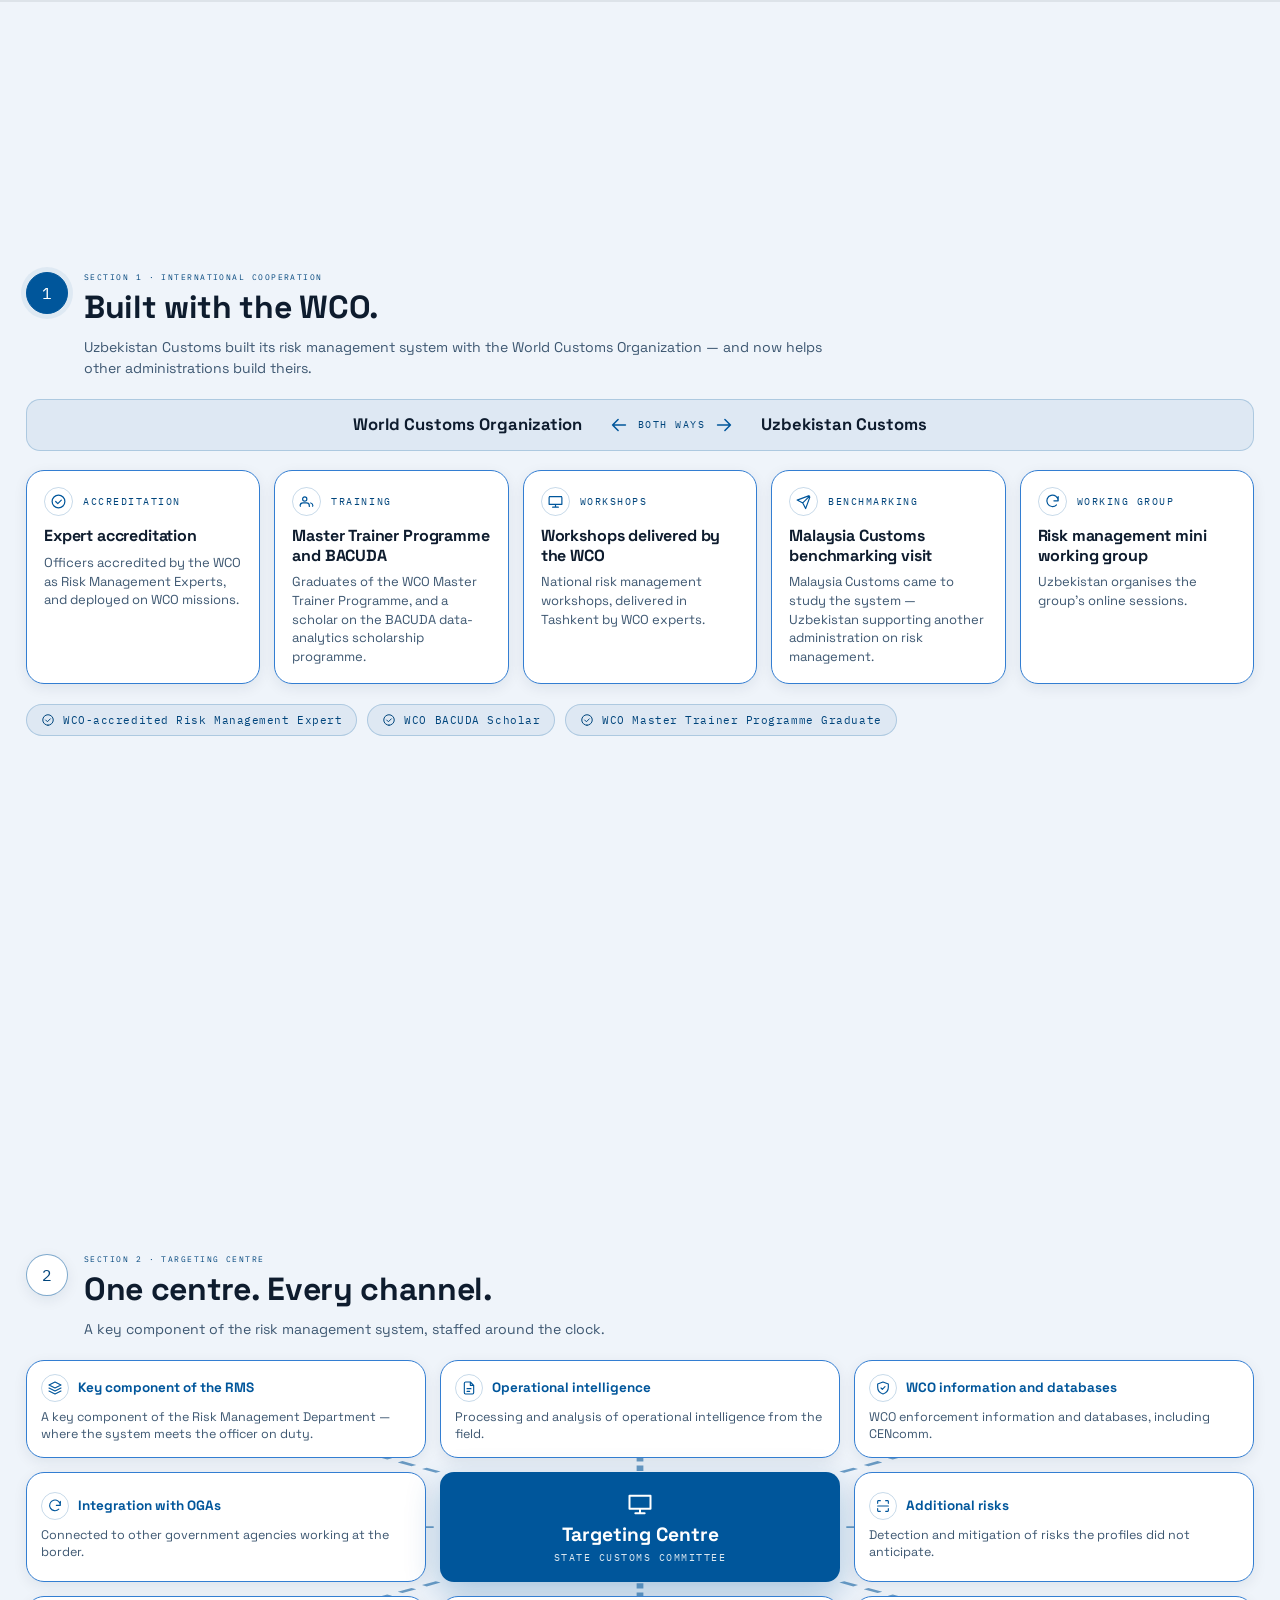
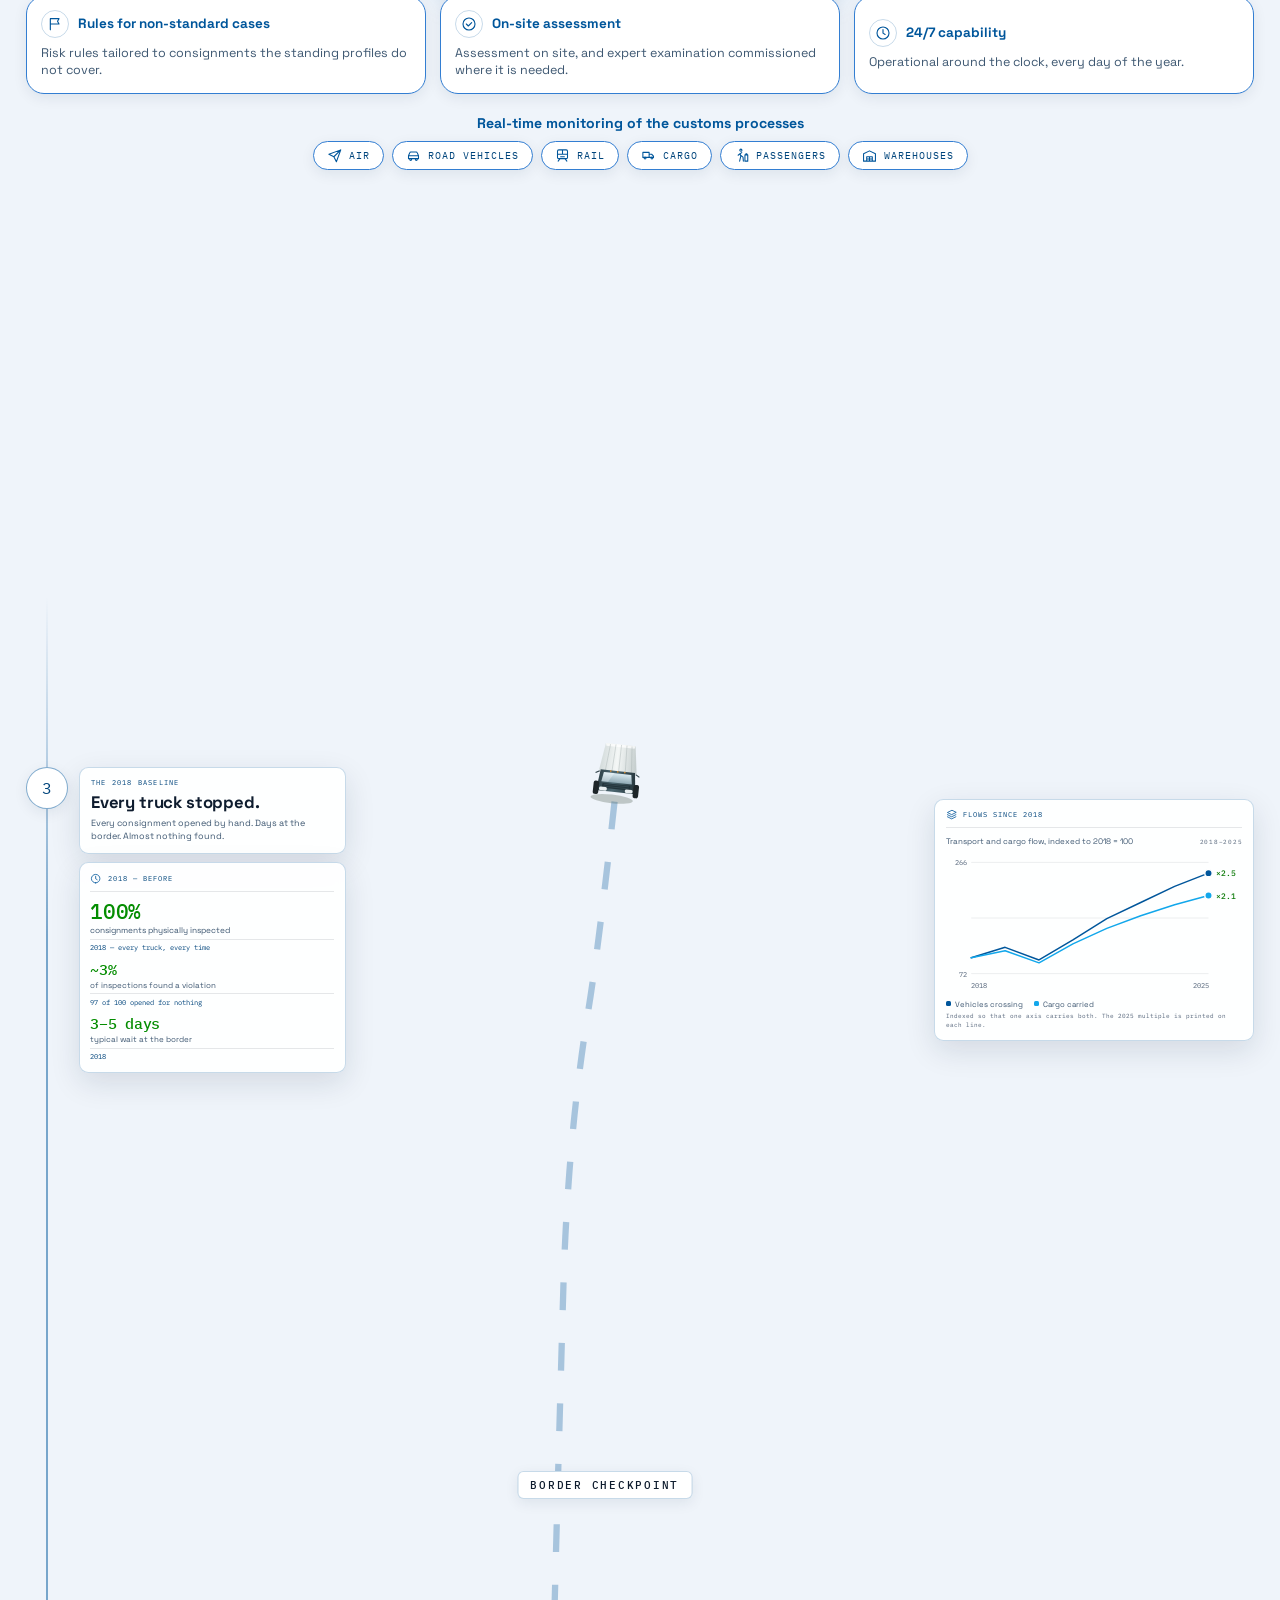
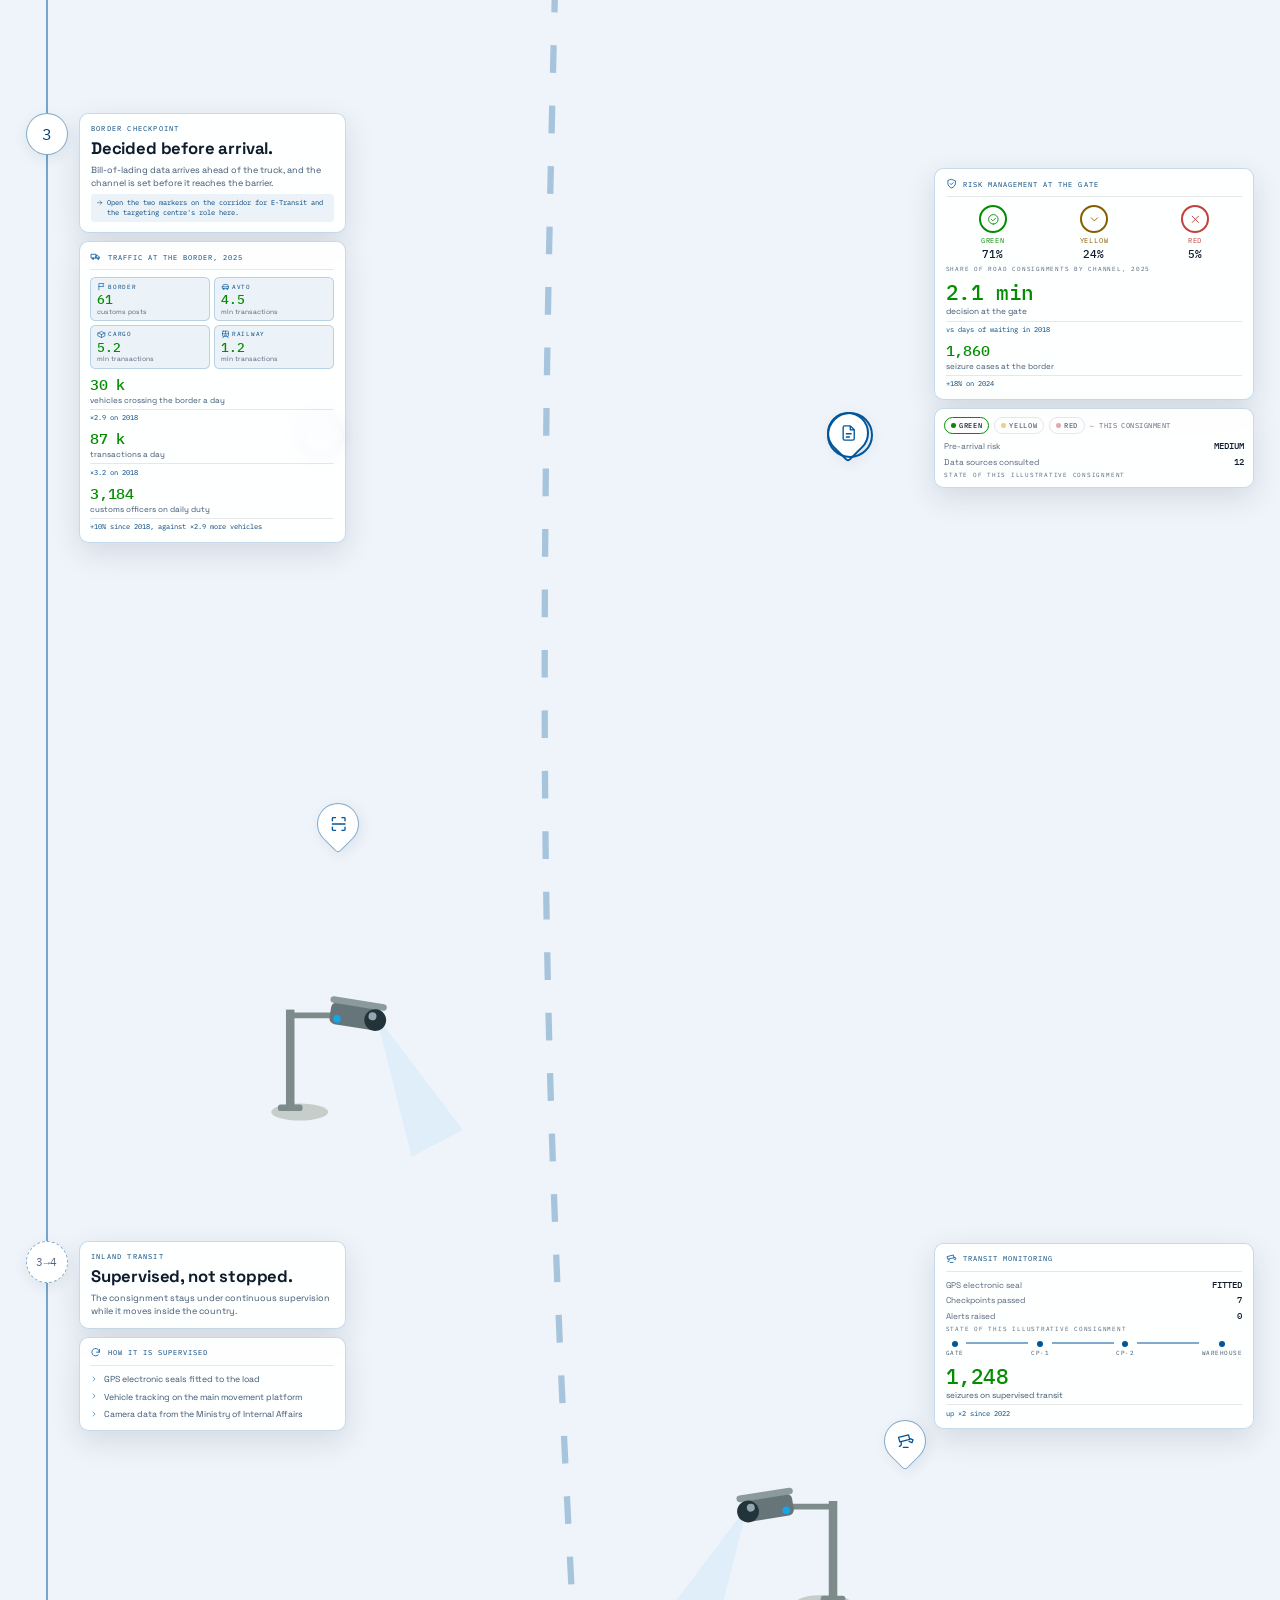
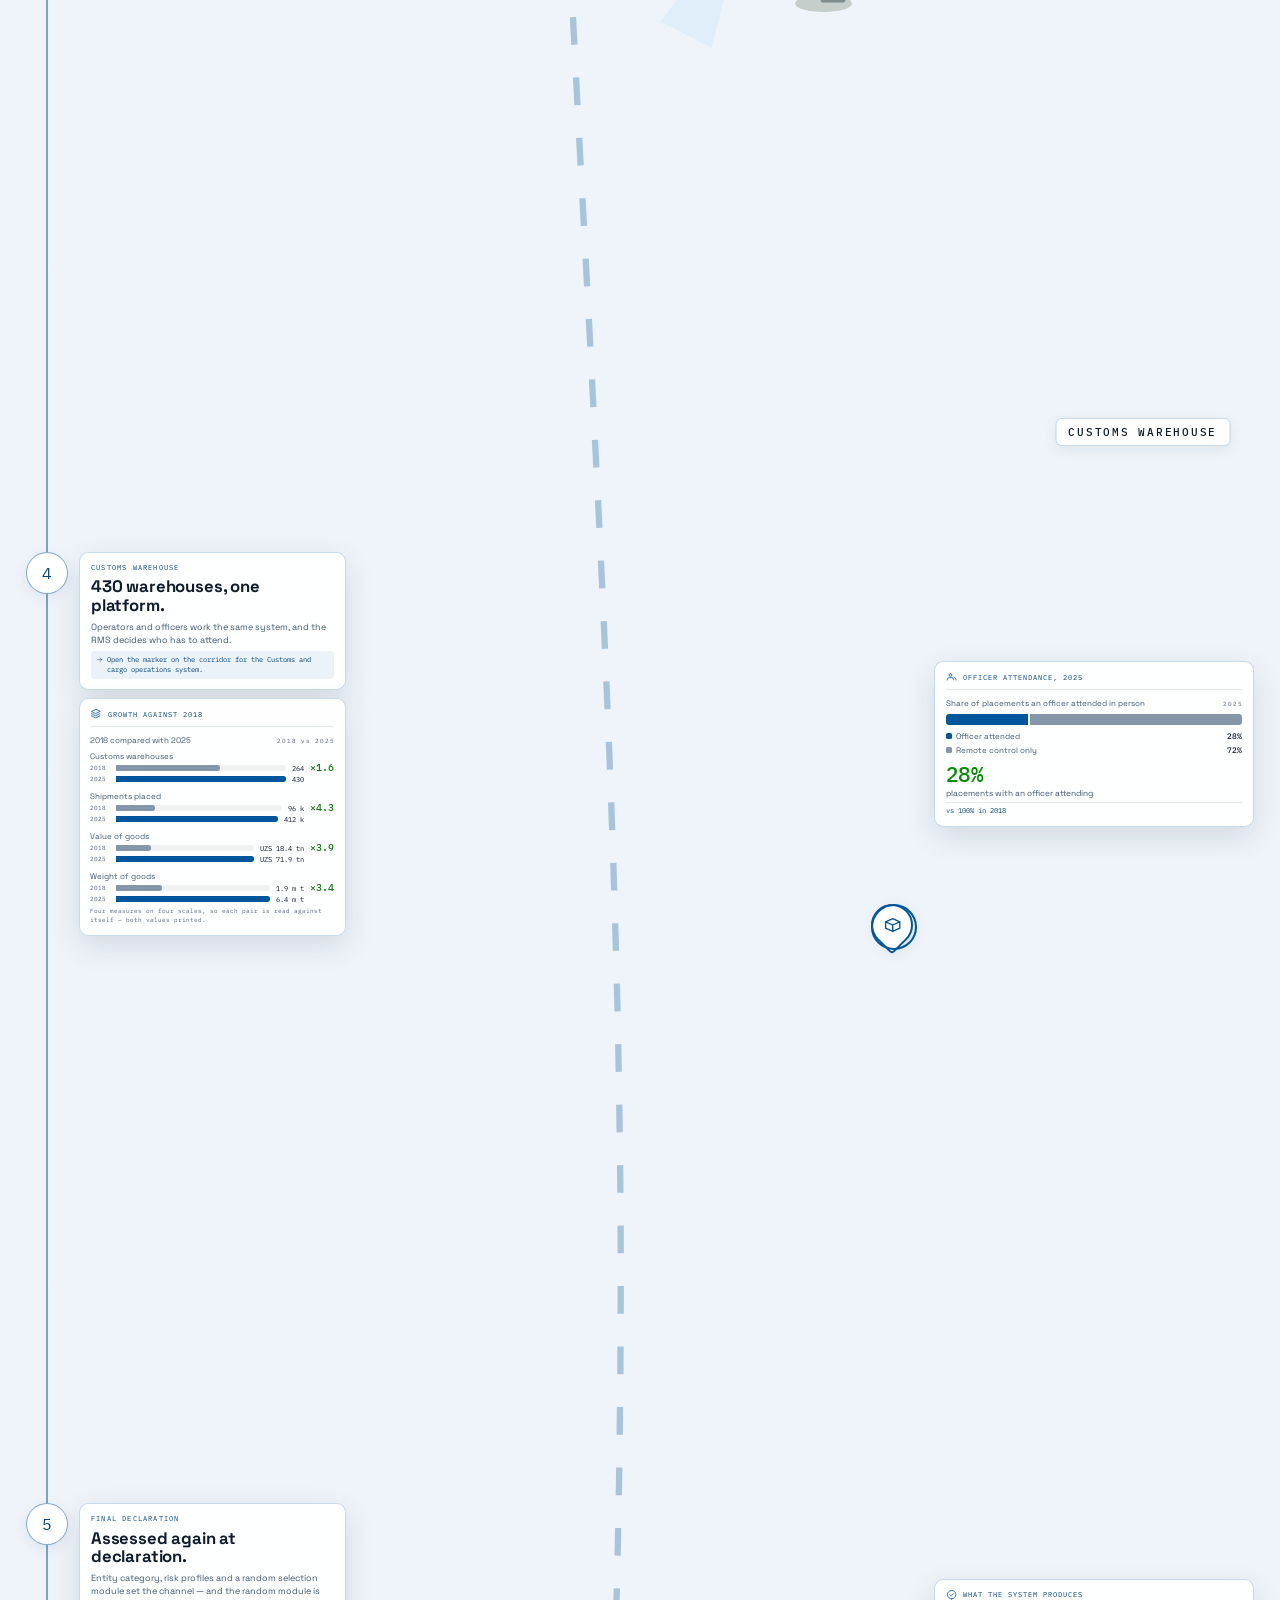
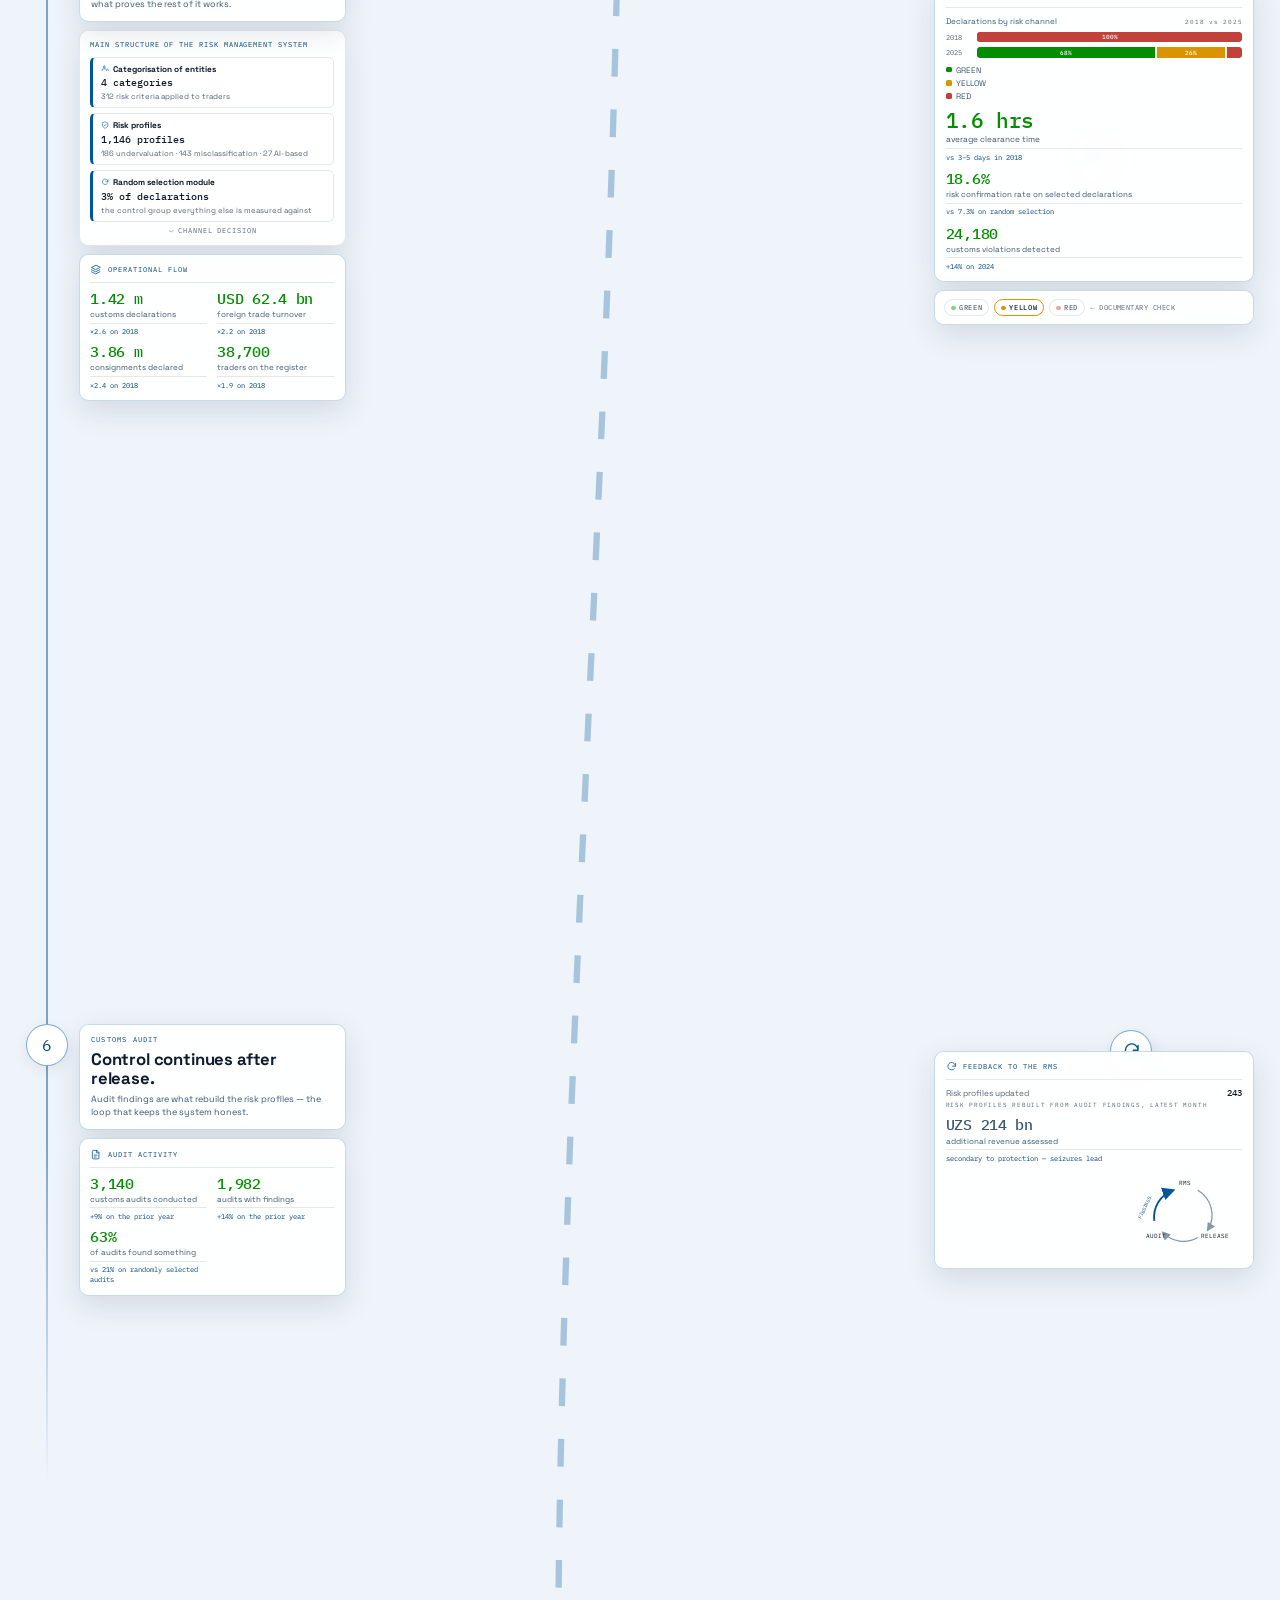
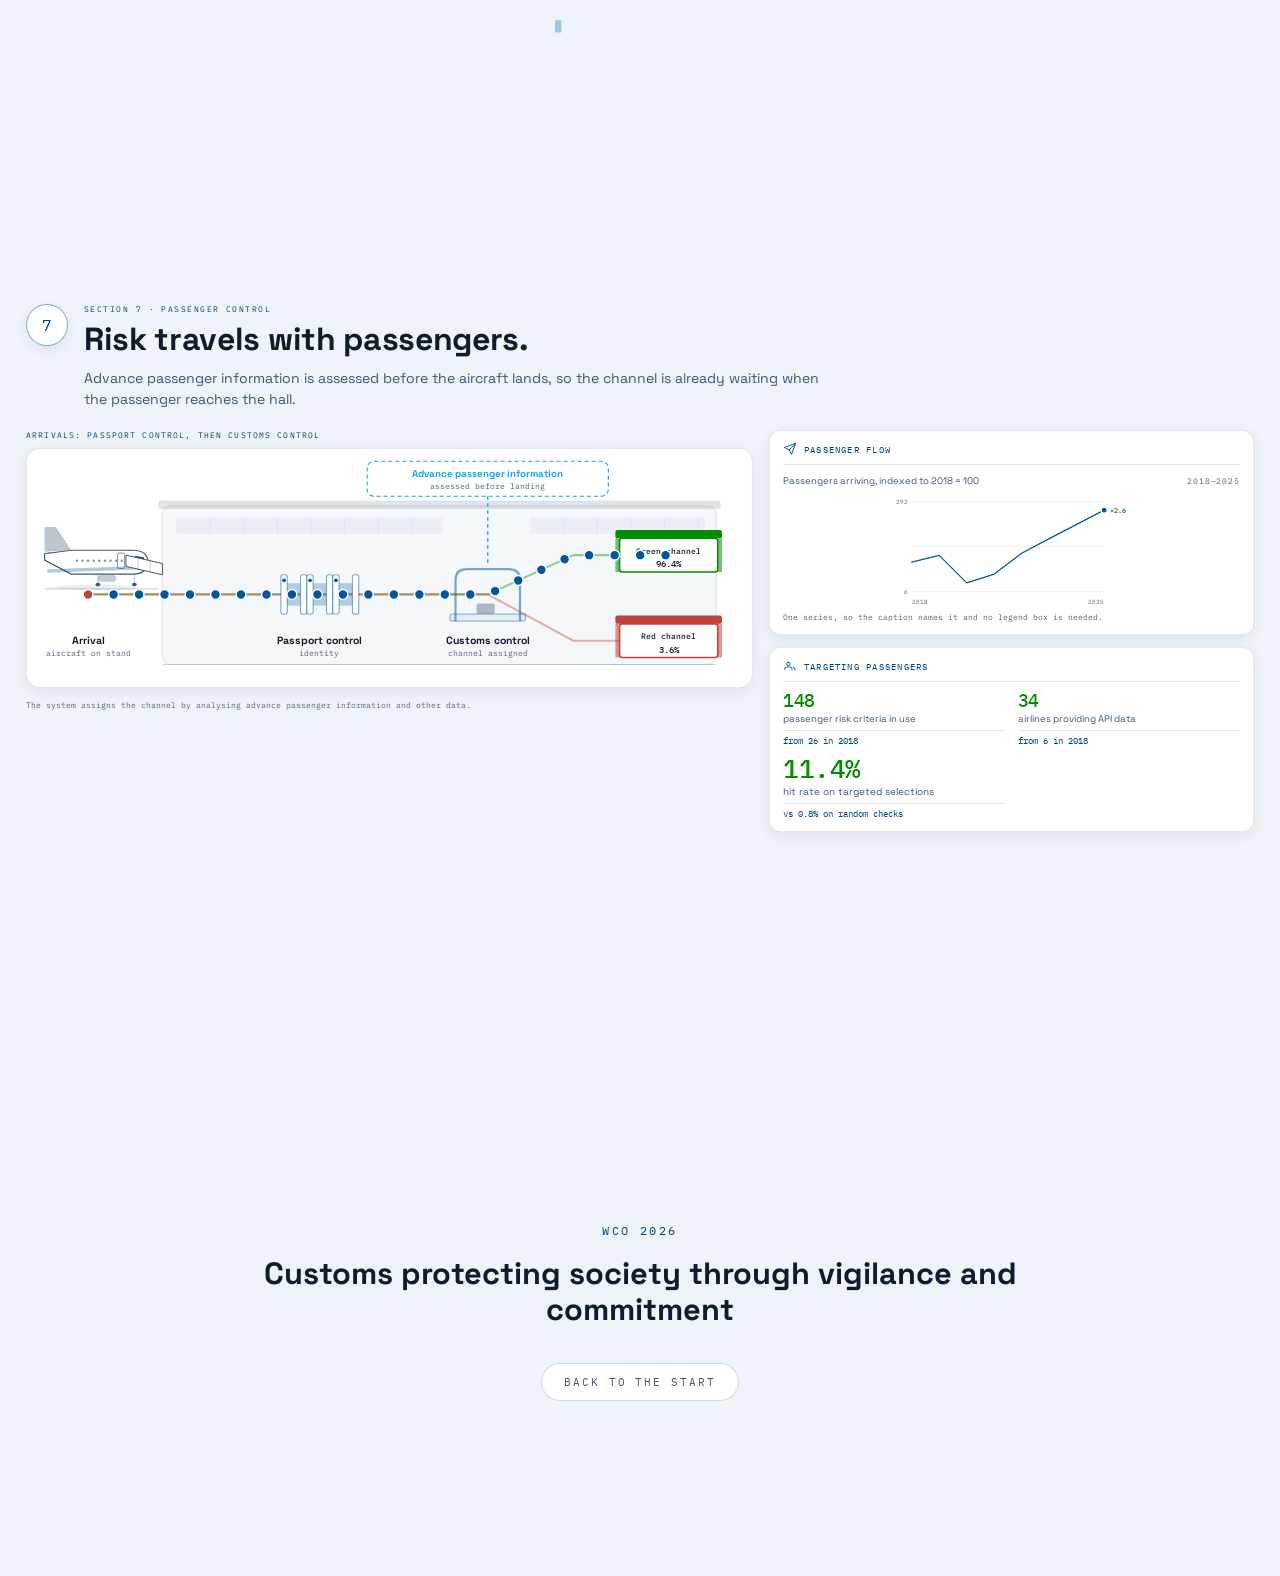
==== commit bb0663c1: "Strip the page chrome, thin the art, give each section the screen The deck is driven by scrolling an" ====
--- a/index.html
+++ b/index.html
@@ -16,28 +16,30 @@
 
 <div id="progress" aria-hidden="true"><i></i></div>
 
-<header id="topbar">
-  <div class="brand" id="brand"></div>
-  <nav id="nav" aria-label="Sections"></nav>
-  <button id="overview-btn" type="button">RUNNING ORDER</button>
-</header>
-
 <!-- Sections 1 and 2 are screens, not places on the road. -->
 <div id="screens-before"></div>
 
 <main id="journey" aria-label="Border to audit corridor">
-  <div id="corridor" aria-hidden="true"></div>
-  <!-- page-space overlay: everything inside uses 1600x4800 corridor coordinates -->
-  <div id="overlay-space" aria-hidden="true">
-    <svg id="route-layer" xmlns="http://www.w3.org/2000/svg" viewBox="0 0 1600 4800"
-         preserveAspectRatio="none" focusable="false"></svg>
-    <div id="truck"></div>
+  <!-- The stage carries the corridor art and everything pinned to it. app.js
+       sizes and centres it so that one corridor row is exactly one viewport
+       tall: the art is cropped left and right — where the plates are quiet by
+       design — rather than the sections being cut short. -->
+  <div id="stage">
+    <div id="corridor" aria-hidden="true"></div>
+    <!-- page-space overlay: everything inside uses 1600x4800 corridor coordinates -->
+    <div id="overlay-space" aria-hidden="true">
+      <svg id="route-layer" xmlns="http://www.w3.org/2000/svg" viewBox="0 0 1600 4800"
+           preserveAspectRatio="none" focusable="false"></svg>
+      <div id="truck"></div>
+    </div>
+    <!-- pins and building captions live in screen space and are positioned in
+         per-cent of the stage, so they keep a constant on-screen size at any
+         viewport width -->
+    <div id="labels" aria-hidden="true"></div>
+    <div id="pins"></div>
   </div>
-  <!-- pins and building captions live in screen space and are positioned in
-       per-cent of the corridor, so they keep a constant on-screen size at any
-       viewport width -->
-  <div id="labels" aria-hidden="true"></div>
-  <div id="pins"></div>
+  <!-- the cards stay in viewport space, so they keep their gutters while the
+       art crops behind them -->
   <div id="rows"><div id="spine" aria-hidden="true"></div></div>
 </main>
 
@@ -46,12 +48,6 @@
 
 <!-- tail: the closing statement, and the scroll room the last beat needs -->
 <section id="tail"></section>
-
-<footer id="bottombar">
-  <button id="tc-btn" type="button"></button>
-  <div id="scroll-hint"></div>
-  <span id="illustrative"></span>
-</footer>
 
 <div id="overview" aria-label="Running order"></div>
 <div id="modal" role="dialog" aria-modal="true" aria-label="Information system"></div>
--- a/styles.css
+++ b/styles.css
@@ -2,11 +2,15 @@
    Risk management, end to end.
 
    The corridor is a 1600x4800 page space rendered as six stacked section
-   plates; #journey holds that exact aspect so every page-space y in plates.js
-   lines up with the art. #overlay-space is scaled from page units to CSS
-   pixels by app.js, so the route, the truck, the map pins and the building
-   captions are all authored in corridor coordinates and nothing else needs to
-   know about the scale.
+   plates. #stage holds that exact aspect, and app.js sizes it so one row covers
+   the viewport — the art overflows sideways rather than the sections being cut
+   short. #overlay-space inside it is scaled from page units to CSS pixels, so
+   the route, the truck, the map pins, the cameras and the building captions
+   are all authored in corridor coordinates and nothing else needs to know
+   about the scale. The cards in #rows stay in viewport space.
+
+   The page carries no bars: it is the presentation surface itself, and the
+   running order, the sections and the beats are on the keyboard.
 
    The page is LIGHT, because the corridor art is a daylight scene. Every
    colour lives in the tokens below; a value written literally anywhere else in
@@ -31,44 +35,57 @@
 }
 
 /* ---- tokens -------------------------------------------------------------- */
-/* Contrast against the panel white and against the page ground was measured,
-   not guessed: --ink-faint is the smallest type on the page and clears 4.5:1
-   on both. --teal is a MARK colour (4.3:1, fine for icons, rules and fills);
-   --teal-ink is its text-safe partner. The three series colours were run
+/* The palette is the official deck's, sampled from the slides rather than
+   guessed: --brand #00569b is the blue every title, label and card outline on
+   those slides is set in, and --green #048d01 is the colour every headline
+   FIGURE is set in. That division is also the accessibility division, and it
+   was measured, not assumed: --brand clears 7.3:1 on white and is safe at any
+   size, --green clears 3.9:1 and is therefore a MARK and BIG-FIGURE colour
+   only, with --green-ink as its text-safe partner. Same rule as --brand-ink
+   and --cyan-ink. --ink-faint is the smallest type on the page and clears
+   4.5:1 against both the panel and the ground. The series colours were run
    through a colour-vision-deficiency check as a set. */
 :root {
-  --bg: #eef3f4;
-  --panel: rgba(255, 255, 255, 0.92);
+  --bg: #eff4fa;
+  --panel: rgba(255, 255, 255, 0.93);
   --panel-solid: #ffffff;
-  --bar: rgba(247, 250, 250, 0.92);
-  --stroke: rgba(0, 137, 123, 0.22);
-  --stroke-strong: rgba(0, 137, 123, 0.5);
-  --hair: rgba(16, 32, 31, 0.1);
-  --ink: #10201f;
-  --ink-soft: #3f5854;
-  --ink-faint: #546e68;
-  --teal: #00897b;
-  --teal-ink: #05675d;
-  --teal-wash: rgba(0, 137, 123, 0.08);
-  --green: #1a7f4e;
+  --bar: rgba(248, 251, 255, 0.93);
+  --stroke: rgba(0, 86, 155, 0.22);
+  --stroke-strong: rgba(0, 86, 155, 0.5);
+  --hair: rgba(14, 28, 46, 0.1);
+  --ink: #0e1c2e;
+  --ink-soft: #3d5771;
+  --ink-faint: #54657a;
+  --brand: #00569b;
+  --brand-ink: #00457c;
+  --brand-wash: rgba(0, 86, 155, 0.07);
+  --brand-line: #337ed2;      /* the deck's card outline */
+  --brand-sky: #12a7eb;       /* the deck's chart and area blue */
+  --navy: #183e69;
+  --cyan: #2bada7;
+  --cyan-ink: #10706c;
+  --green: #048d01;           /* figures and marks only — 3.9:1 */
+  --green-ink: #0b7a09;       /* the text-safe partner — 5.6:1 */
   --yellow: #d99400;
   --yellow-ink: #8a5d00;
   --red: #c2413a;
   --amber: #a8690f;
   --amber-wash: #fdf4e3;
-  --series-a: #00897b;
-  --series-b: #4257c9;
-  --series-n: #7d908d;
-  --shadow: 0 10px 30px rgba(16, 40, 45, 0.12);
-  --shadow-soft: 0 4px 14px rgba(16, 40, 45, 0.08);
+  --series-a: #00569b;
+  --series-b: #12a7eb;
+  --series-n: #8496a8;
+  --scrim: rgba(233, 239, 247, 0.96);
+  --veil: rgba(239, 244, 250, 0.7);
+  --shadow: 0 10px 30px rgba(14, 34, 60, 0.12);
+  --shadow-soft: 0 4px 14px rgba(14, 34, 60, 0.08);
   --font-display: "Space Grotesk", "Segoe UI", system-ui, sans-serif;
   --font-mono: "IBM Plex Mono", "Cascadia Mono", ui-monospace, Menlo, monospace;
   --radius: 14px;
+  --card-radius: 18px;        /* the deck's card corner */
   --pad: 26px;
   --col-l: clamp(272px, 25vw, 430px);
   --col-r: clamp(272px, 25vw, 430px);
   --badge: 42px;
-  --bar-h: 74px;
 }
 
 /* ---- base ---------------------------------------------------------------- */
@@ -83,7 +100,7 @@
 }
 body[data-view="overview"], body[data-view="modal"] { overflow: hidden; }
 button { font: inherit; color: inherit; background: none; border: 0; cursor: pointer; }
-button:focus-visible, a:focus-visible { outline: 2px solid var(--teal); outline-offset: 3px; }
+button:focus-visible, a:focus-visible { outline: 2px solid var(--brand); outline-offset: 3px; }
 img { display: block; }
 h2, h3 { font-weight: 700; letter-spacing: -0.01em; }
 
@@ -96,67 +113,26 @@
 
 /* ---- scroll progress ------------------------------------------------------ */
 #progress { position: fixed; inset: 0 0 auto 0; height: 2px; z-index: 60;
-  background: rgba(16, 32, 31, 0.08); }
+  background: rgba(14, 28, 46, 0.08); }
 #progress i { display: block; height: 100%; width: 0;
-  background: linear-gradient(90deg, var(--teal), var(--teal-ink)); }
-
-/* ---- bars ----------------------------------------------------------------- */
-#topbar, #bottombar {
-  position: fixed; left: 0; right: 0; z-index: 50;
-  height: var(--bar-h); display: flex; align-items: center; gap: 20px;
-  padding: 0 var(--pad);
-  background: var(--bar);
-  -webkit-backdrop-filter: blur(16px); backdrop-filter: blur(16px);
-}
-#topbar { top: 0; border-bottom: 1px solid var(--hair); }
-#bottombar { bottom: 0; border-top: 1px solid var(--hair); }
-
-.brand { display: flex; align-items: center; gap: 14px; min-width: 0; color: var(--teal); }
-.brand .emblem { width: 36px; height: 36px; flex: none; }
-.brand .b-org { font-size: 15px; font-weight: 700; letter-spacing: 0.1em; white-space: nowrap;
-  color: var(--ink); }
-.brand .b-sub { font-family: var(--font-mono); font-size: 10.5px; letter-spacing: 0.16em;
-  color: var(--ink-faint); white-space: nowrap; }
-
-#nav { display: flex; gap: 4px; margin: 0 auto; min-width: 0; overflow-x: auto;
-  scrollbar-width: none; }
-#nav::-webkit-scrollbar { display: none; }
-.tab { display: flex; align-items: center; gap: 7px;
-  padding: 8px 12px; border-radius: 999px; border: 1px solid transparent;
-  font-family: var(--font-mono); font-size: 11px; letter-spacing: 0.08em;
-  text-transform: uppercase; color: var(--ink-faint); min-height: 40px; white-space: nowrap; }
-.tab .tab-n { display: grid; place-items: center; width: 19px; height: 19px; flex: none;
-  border-radius: 50%; border: 1px solid currentColor; font-size: 10px; }
-.tab:hover { color: var(--ink); background: rgba(16, 32, 31, 0.05); }
-.tab.is-active { color: var(--teal-ink); border-color: var(--stroke-strong); background: var(--teal-wash); }
-.tab.is-active .tab-n { background: var(--teal); border-color: var(--teal); color: #fff; }
-
-#overview-btn { font-family: var(--font-mono); font-size: 11.5px; letter-spacing: 0.14em;
-  padding: 11px 20px; border-radius: 999px; border: 1px solid var(--stroke);
-  color: var(--ink-soft); white-space: nowrap; }
-#overview-btn:hover { color: var(--ink); border-color: var(--stroke-strong); }
-
-#tc-btn { font-family: var(--font-mono); font-size: 12px; letter-spacing: 0.14em;
-  color: var(--teal-ink); display: flex; align-items: center; gap: 10px; padding: 10px 4px; }
-#tc-btn svg { width: 18px; height: 18px; }
-#scroll-hint { margin: 0 auto; display: flex; align-items: center; gap: 12px;
-  font-family: var(--font-mono); font-size: 11px; letter-spacing: 0.18em; color: var(--ink-faint); }
-#scroll-hint .mouse { width: 15px; height: 24px; border: 1.5px solid currentColor;
-  border-radius: 8px; position: relative; flex: none; }
-#scroll-hint .mouse::after { content: ""; position: absolute; left: 50%; top: 5px;
-  width: 2px; height: 5px; border-radius: 1px; background: currentColor;
-  transform: translateX(-50%); animation: wheel 1.8s ease-in-out infinite; }
-@keyframes wheel { 0%, 100% { transform: translate(-50%, 0); opacity: 1; }
-                   60% { transform: translate(-50%, 7px); opacity: 0.2; } }
-body.is-end #scroll-hint { opacity: 0; transition: opacity .4s ease; }
-
-#illustrative { font-family: var(--font-mono); font-size: 10px; letter-spacing: 0.16em;
-  color: var(--amber); border: 1px dashed rgba(168, 105, 15, 0.5);
-  border-radius: 999px; padding: 6px 13px; white-space: nowrap; background: var(--amber-wash); }
+  background: linear-gradient(90deg, var(--brand), var(--brand-ink)); }
 
 /* ---- corridor ------------------------------------------------------------- */
-/* --page-aspect, --sec-h and --rows are set by app.js from JOURNEY */
-#journey { position: relative; width: 100%; aspect-ratio: var(--page-aspect, 1600 / 4800); }
+/* --sec-h and --rows are set by app.js from JOURNEY; the height of #journey and
+   the width and offset of #stage are set on every resize by layoutStage(). */
+#journey { position: relative; width: 100%;
+  /* the art is fitted like object-fit: cover — tall enough that one row covers
+     the viewport, and wider than the viewport by whatever that costs. Clipped,
+     not scrolled: `clip` cannot swallow the page's scroll the way `hidden`
+     would, and the clip margin leaves the cards' shadows room to spill. */
+  overflow-x: clip; overflow-clip-margin: 40px; }
+/* One wrapper carries the whole page-space -> screen mapping, so the plates,
+   the route, the consignment, the pins and the captions cannot disagree about
+   where 1600x4800 lands. #rows deliberately stays outside it, at viewport
+   width, so the cards keep their gutters while the art crops behind them. The
+   stage lets the pointer through; the live pins inside it take it back. */
+#stage { position: absolute; top: 0; left: 0; width: 100%; height: 100%;
+  pointer-events: none; }
 #corridor { position: absolute; inset: 0; overflow: hidden; }
 #corridor img { position: absolute; left: 0; width: 100%;
   top: var(--t, 0); height: var(--sec-h, 16.6667%);
@@ -170,20 +146,34 @@
 #overlay-space { position: absolute; left: 0; top: 0;
   transform-origin: 0 0; pointer-events: none; will-change: transform; }
 #route-layer { position: absolute; left: 0; top: 0; }
-.route-track { fill: none; stroke: rgba(0, 137, 123, 0.3); stroke-width: 5; stroke-dasharray: 22 26; }
-.route-halo { fill: none; stroke: var(--teal); stroke-width: 12; stroke-linecap: round; opacity: 0.14; }
-.route-glow { fill: none; stroke: var(--teal); stroke-width: 3.4; stroke-linecap: round; opacity: 0.75; }
-.chev { fill: none; stroke: #00b39c; stroke-width: 7; stroke-linecap: round; stroke-linejoin: round;
+.route-track { fill: none; stroke: rgba(0, 86, 155, 0.3); stroke-width: 5; stroke-dasharray: 22 26; }
+.route-halo { fill: none; stroke: var(--brand); stroke-width: 12; stroke-linecap: round; opacity: 0.14; }
+.route-glow { fill: none; stroke: var(--brand); stroke-width: 3.4; stroke-linecap: round; opacity: 0.75; }
+.chev { fill: none; stroke: var(--brand-sky); stroke-width: 7; stroke-linecap: round; stroke-linejoin: round;
   opacity: 0; animation: chev 2.6s linear infinite; }
 @keyframes chev { 0% { opacity: 0; } 22% { opacity: 0.9; } 55% { opacity: 0.2; } 100% { opacity: 0; } }
 
-/* The 2018 frame: the first corridor beat shows the queue every truck used to
-   join, and the corridor's teal instrumentation is off. Both cross-fade as the
-   modern system comes on. Driven by body[data-beat], which app.js writes only
-   when the beat actually changes — nothing here costs anything per frame. */
-#queue2018, .chev-flow, .route-line { transition: opacity 0.8s ease; }
-#queue2018 { opacity: 0; }
-body[data-beat="baseline2018"] #queue2018 { opacity: 1; }
+/* Roadside cameras on the transit passage (JOURNEY.cameras). Drawn by the page
+   rather than baked into the plates: a camera is a small object, and small art
+   has to stay vector to still read as what it is. Everything here is stroked in
+   page units, so it holds the corridor's perspective at any viewport width. */
+.cctv-shadow { fill: #5b6b52; opacity: 0.28; }
+.cctv-mast { fill: #7d8b8b; }
+.cctv-body { fill: #66757a; }
+.cctv-hood { fill: #8b9a9c; }
+.cctv-lens { fill: #22333a; }
+.cctv-glint { fill: #cfe6ef; opacity: 0.65; }
+.cctv-dot { fill: var(--brand-sky); }
+.cctv-cone { fill: var(--brand-sky); opacity: 0.07; }
+/* the 2018 frame runs with the corridor's instrumentation off, cameras included */
+body[data-beat="baseline2018"] .cctv-flow { opacity: 0; }
+.cctv-flow { transition: opacity 0.8s ease; }
+
+/* The 2018 frame: on the first corridor beat the corridor's teal
+   instrumentation is off, and it cross-fades on as the modern system comes in.
+   Driven by body[data-beat], which app.js writes only when the beat actually
+   changes — nothing here costs anything per frame. */
+.chev-flow, .route-line { transition: opacity 0.8s ease; }
 body[data-beat="baseline2018"] .chev-flow,
 body[data-beat="baseline2018"] .route-line { opacity: 0; }
 
@@ -201,56 +191,62 @@
   transform: rotate(-45deg); background: var(--panel-solid);
   border: 1.5px solid var(--stroke-strong); display: grid; place-items: center;
   box-shadow: var(--shadow-soft); }
-.pin svg { width: 19px; height: 19px; transform: rotate(45deg); color: var(--teal); }
+.pin svg { width: 19px; height: 19px; transform: rotate(45deg); color: var(--brand); }
 .pin .pin-label { display: none; font-family: var(--font-mono); font-size: 10px;
   letter-spacing: 0.1em; text-transform: uppercase; color: var(--ink-soft);
   background: var(--panel-solid); border: 1px solid var(--hair); border-radius: 999px;
   padding: 4px 9px; white-space: nowrap; box-shadow: var(--shadow-soft); }
 /* a pin that opens something is a control, and has to look like one */
 .pin.is-live { pointer-events: auto; }
-.pin.is-live .pin-body { border-color: var(--teal); border-width: 2px; }
+.pin.is-live .pin-body { border-color: var(--brand); border-width: 2px; }
 .pin.is-live::after { content: ""; position: absolute; top: 0; left: 50%; width: 42px; height: 42px;
-  margin-left: -21px; border-radius: 50%; border: 2px solid var(--teal);
+  margin-left: -21px; border-radius: 50%; border: 2px solid var(--brand);
   animation: ping 2.4s ease-out infinite; pointer-events: none; }
 @keyframes ping { 0% { transform: scale(0.8); opacity: 0.7; }
                   70%, 100% { transform: scale(1.7); opacity: 0; } }
 .pin.is-live:hover .pin-label, .pin.is-live:focus-visible .pin-label { display: block; }
-.pin.is-live:hover .pin-body { background: var(--teal); }
+.pin.is-live:hover .pin-body { background: var(--brand); }
 .pin.is-live:hover svg { color: #fff; }
 
-/* building captions over the plate */
+/* building captions over the plate: centred on the middle of the building's own
+   roofline (see JOURNEY.labels), so the words read as a sign on the building
+   instead of a tag hanging in the sky above it */
 #labels { position: absolute; inset: 0; pointer-events: none; }
-.blabel { position: absolute; transform: translate(-50%, -100%); display: flex;
+.blabel { position: absolute; transform: translate(-50%, -50%); display: flex;
   flex-direction: column; align-items: center; }
 .blabel .bl-text { font-family: var(--font-mono); font-size: 11px; font-weight: 500;
   letter-spacing: 0.16em; text-transform: uppercase; color: var(--ink);
   background: var(--panel-solid); border: 1px solid var(--stroke);
   border-radius: 6px; padding: 6px 12px; white-space: nowrap; box-shadow: var(--shadow-soft); }
-.blabel .bl-stem { width: 1.5px; height: 18px; background: var(--stroke-strong); }
 
 /* ---- tail ---------------------------------------------------------------- */
 #tail { min-height: 56vh; display: flex; flex-direction: column; align-items: center;
   justify-content: center; gap: 18px; text-align: center;
-  padding: 60px 24px calc(var(--bar-h) + 40px);
+  padding: 72px 24px 96px;
   background: linear-gradient(180deg, rgba(255, 255, 255, 0), var(--bg) 45%); }
 #tail .t-theme { font-size: clamp(22px, 2.4vw, 38px); font-weight: 700; max-width: 780px; line-height: 1.15; }
 #tail .t-sub { font-family: var(--font-mono); font-size: 12px; letter-spacing: 0.2em;
-  text-transform: uppercase; color: var(--teal-ink); }
-#tail .t-note { font-family: var(--font-mono); font-size: 11.5px; color: var(--ink-faint);
-  max-width: 620px; line-height: 1.6; }
+  text-transform: uppercase; color: var(--brand-ink); }
 #tail .t-top { font-family: var(--font-mono); font-size: 11px; letter-spacing: 0.18em;
   border: 1px solid var(--stroke); border-radius: 999px; padding: 11px 22px; color: var(--ink-soft);
   background: var(--panel-solid); }
 
 /* ---- corridor rows -------------------------------------------------------- */
-/* A corridor row's height is a pure function of viewport width: the page holds
-   the plate's aspect ratio, so a row is (100vw / 1600) * 800 tall. The content
-   laid over it therefore has to scale with viewport width too, or it fits at
-   1920 and spills into its neighbours at 1440. Everything inside a row is sized
-   in em against this one declaration, and 0.781vw is exactly the factor that
-   keeps content height and row height in step from 1280 up to 1920. */
+/* A corridor row is 800 * k tall, where k is the cover scale layoutStage()
+   works out — and k is never less than viewportWidth / 1600, so a row is never
+   shorter than the (100vw / 1600) * 800 it used to be. That is why the content
+   inside it is still keyed to viewport WIDTH: 0.781vw is exactly the factor
+   that kept content height and row height in step under the old law, so it
+   cannot overflow under the new one. Keying it to the row's height instead
+   would grow the type inside columns that are still clamped in pixels, which
+   rewraps taller and spills. The row carries the slack instead. */
+/* #rows covers the whole corridor and is painted after #pins, so a row's own
+   box used to take every click aimed at a marker under it. The row grid is a
+   layout, not a surface: it lets the pointer through, and the things inside it
+   that are actually there to be read or used take it back. */
 #rows { position: absolute; inset: 0; display: grid;
-  grid-template-rows: repeat(var(--rows, 6), minmax(0, 1fr)); }
+  grid-template-rows: repeat(var(--rows, 6), minmax(0, 1fr)); pointer-events: none; }
+#rows .glass, #rows .structure, #rows .step-n { pointer-events: auto; }
 #spine { position: absolute; top: 3%; bottom: 3%;
   left: calc(var(--pad) + var(--badge) / 2 - 1px); width: 2px;
   background: linear-gradient(180deg, transparent, var(--stroke-strong) 6%,
@@ -265,29 +261,32 @@
 .step-n { flex: none; width: var(--badge); height: var(--badge); border-radius: 50%;
   display: grid; place-items: center; background: var(--panel-solid);
   border: 1.5px solid var(--stroke-strong); font-family: var(--font-mono);
-  font-size: 16px; color: var(--teal-ink); z-index: 1; box-shadow: var(--shadow-soft); }
+  font-size: 16px; color: var(--brand-ink); z-index: 1; box-shadow: var(--shadow-soft); }
 /* a transition belongs to no section, and is badged so it cannot be mistaken
    for one */
 .step-n.is-transition { font-size: 11px; letter-spacing: 0.02em; border-style: dashed;
   color: var(--ink-faint); }
-.row.is-current .step-n, .screen.is-current .step-n { color: #fff; background: var(--teal);
-  border-color: var(--teal); box-shadow: 0 0 0 5px var(--teal-wash); }
+.row.is-current .step-n, .screen.is-current .step-n { color: #fff; background: var(--brand);
+  border-color: var(--brand); box-shadow: 0 0 0 5px var(--brand-wash); }
 .row.is-current .step-n.is-transition, .screen.is-current .step-n.is-transition { color: #fff; }
 
-.glass { background: var(--panel); border: 1px solid var(--hair); border-radius: 0.93em;
+/* The corridor cards take the deck's blue outline, but keep their em-based
+   radius: everything laid over a corridor row is sized against the row's own
+   clamp, and a pixel radius here would drift away from the row at width. */
+.glass { background: var(--panel); border: 1.5px solid var(--stroke); border-radius: 0.93em;
   box-shadow: var(--shadow); -webkit-backdrop-filter: blur(6px); backdrop-filter: blur(6px); }
 
 .card { padding: 1em 1.13em; }
 .card .c-eyebrow, .sc-titles .c-eyebrow { font-family: var(--font-mono); font-size: 0.67em;
-  letter-spacing: 0.18em; text-transform: uppercase; color: var(--teal-ink); }
+  letter-spacing: 0.18em; text-transform: uppercase; color: var(--brand-ink); }
 .card .c-title { font-size: 1.67em; line-height: 1.12; margin-top: 0.4em; }
 .card .c-text { font-size: 0.9em; line-height: 1.45; color: var(--ink-soft); margin-top: 0.53em;
   text-wrap: pretty; }
 .card .c-note { font-family: var(--font-mono); font-size: 0.67em; line-height: 1.5;
   color: var(--ink-faint); margin-top: 0.67em; }
 .card .c-hint { display: flex; align-items: flex-start; gap: 0.53em; margin-top: 0.67em;
-  font-family: var(--font-mono); font-size: 0.7em; line-height: 1.45; color: var(--teal-ink);
-  background: var(--teal-wash); border-radius: 0.53em; padding: 0.53em 0.67em; }
+  font-family: var(--font-mono); font-size: 0.7em; line-height: 1.45; color: var(--brand-ink);
+  background: var(--brand-wash); border-radius: 0.53em; padding: 0.53em 0.67em; }
 .card .c-hint svg { width: 1.05em; height: 1.05em; flex: none; margin-top: 0.1em; }
 .cut { margin-top: 0.8em; border-radius: 0.67em; overflow: hidden; border: 1px solid var(--hair);
   position: relative; }
@@ -295,7 +294,7 @@
 .card .cut img { max-height: 8.8em; object-fit: cover; object-position: 50% 42%; }
 .cut figcaption { position: absolute; left: 0; right: 0; bottom: 0; padding: 0.4em 0.67em;
   font-family: var(--font-mono); font-size: 0.67em; letter-spacing: 0.14em; text-transform: uppercase;
-  color: #eef4f2; background: linear-gradient(0deg, rgba(8, 20, 24, 0.82), transparent); }
+  color: #eef3fa; background: linear-gradient(0deg, rgba(8, 18, 32, 0.82), transparent); }
 
 /* ---- panels --------------------------------------------------------------- */
 .panel { padding: 0.93em 1.07em; }
@@ -303,9 +302,9 @@
 .panel .loop-motif { width: 11.2em; margin: 0.67em 0 0.13em auto; }
 .panel .p-head { display: flex; align-items: center; gap: 0.6em; padding-bottom: 0.67em;
   border-bottom: 1px solid var(--hair); }
-.panel .p-head svg { width: 1.13em; height: 1.13em; color: var(--teal); flex: none; }
+.panel .p-head svg { width: 1.13em; height: 1.13em; color: var(--brand); flex: none; }
 .panel .p-head span { font-family: var(--font-mono); font-size: 0.73em; letter-spacing: 0.14em;
-  text-transform: uppercase; color: var(--teal-ink); }
+  text-transform: uppercase; color: var(--brand-ink); }
 .facts { display: grid; gap: 0.47em; margin-top: 0.67em; }
 .fact { display: flex; align-items: baseline; justify-content: space-between; gap: 0.8em; }
 .fact .f-label { font-size: 0.83em; color: var(--ink-faint); }
@@ -314,16 +313,32 @@
 .facts-note { font-family: var(--font-mono); font-size: 0.63em; letter-spacing: 0.12em;
   text-transform: uppercase; color: var(--ink-faint); margin-top: 0.6em; }
 
+/* A network inventory, not a trend: four counts in a 2x2, deliberately smaller
+   than a metric so the eye reads them as context for the figures below rather
+   than as headline numbers of their own. em-sized against the row clamp. */
+.tiles { display: grid; grid-template-columns: 1fr 1fr; gap: 0.4em; margin-top: 0.67em; }
+.tile { border: 1px solid var(--stroke); border-radius: 0.53em; padding: 0.4em 0.53em;
+  background: var(--brand-wash); min-width: 0; }
+.tile .t-head { display: flex; align-items: center; gap: 0.4em; font-family: var(--font-mono);
+  font-size: 0.6em; letter-spacing: 0.12em; text-transform: uppercase; color: var(--brand-ink); }
+.tile .t-head svg { width: 1.5em; height: 1.5em; flex: none; color: var(--brand); }
+.tile .t-value { font-family: var(--font-mono); font-weight: 500; font-size: 1.27em;
+  line-height: 1.1; color: var(--green); font-variant-numeric: tabular-nums; margin-top: 0.13em; }
+.tile .t-unit { font-size: 0.67em; line-height: 1.25; color: var(--ink-faint); margin-top: 0.13em; }
+
 .bullets { list-style: none; display: grid; gap: 0.53em; margin-top: 0.73em; }
 .bullets li { display: flex; gap: 0.6em; font-size: 0.87em; line-height: 1.4; color: var(--ink-soft); }
-.bullets .b-mark { width: 0.93em; height: 0.93em; flex: none; margin-top: 0.2em; color: var(--teal);
+.bullets .b-mark { width: 0.93em; height: 0.93em; flex: none; margin-top: 0.2em; color: var(--brand);
   transform: rotate(-90deg); }
 
 .metric { margin-top: 0.8em; }
+/* Every headline figure on the deck is green and every label around it is
+   blue; the page follows. --green is a big-figure colour only (3.9:1) — the
+   small type beside it stays on --ink-soft and --brand-ink. */
 .metric-value { font-family: var(--font-mono); font-weight: 500; font-size: 2.13em; line-height: 1.05;
-  color: var(--ink); font-variant-numeric: tabular-nums; letter-spacing: -0.02em; }
+  color: var(--green); font-variant-numeric: tabular-nums; letter-spacing: -0.02em; }
 .metric-label { font-size: 0.83em; color: var(--ink-soft); margin-top: 0.33em; line-height: 1.3; }
-.metric-anchor { font-family: var(--font-mono); font-size: 0.73em; color: var(--teal-ink);
+.metric-anchor { font-family: var(--font-mono); font-size: 0.73em; color: var(--brand-ink);
   margin-top: 0.47em; padding-top: 0.47em; border-top: 1px solid var(--hair); line-height: 1.4; }
 .metric.compact .metric-value { font-size: 1.47em; }
 .metric.compact .metric-label { font-size: 0.8em; }
@@ -339,11 +354,11 @@
 /* awaiting-figure placeholder chip */
 .ph-chip { display: inline-flex; flex-direction: column; gap: 0.2em;
   border: 2px dashed var(--stroke-strong); border-radius: 0.53em; padding: 0.4em 0.67em;
-  vertical-align: middle; background: var(--teal-wash); }
+  vertical-align: middle; background: var(--brand-wash); }
 .ph-chip .ph-tag { font-family: var(--font-mono); font-size: 0.6em; letter-spacing: 0.16em;
   color: var(--ink-faint); text-transform: uppercase; }
 .ph-chip .ph-token { font-family: var(--font-mono); font-size: 0.87em; font-weight: 500;
-  color: var(--teal-ink); }
+  color: var(--brand-ink); }
 
 /* ---- channel chips + split ------------------------------------------------ */
 .channel-row { display: flex; flex-wrap: wrap; gap: 0.53em; align-items: center; }
@@ -372,22 +387,11 @@
 .split .g { color: var(--green); } .split .y { color: var(--yellow-ink); } .split .r { color: var(--red); }
 
 /* ---- legal chip + trace + next step ---------------------------------------- */
-.legal-chip { display: inline-flex; align-items: baseline; gap: 0.53em; margin-top: 0.8em;
-  font-family: var(--font-mono); font-size: 0.73em; color: var(--ink-soft);
-  border: 1px solid var(--hair); border-radius: 0.53em; padding: 0.47em 0.73em; }
-.legal-chip .pilcrow { color: var(--teal); font-size: 1.27em; }
 .trace-row { display: flex; align-items: center; margin-top: 0.8em; }
 .trace-node { display: flex; flex-direction: column; align-items: center; gap: 0.4em;
   font-family: var(--font-mono); font-size: 0.63em; letter-spacing: 0.08em; color: var(--ink-soft); }
-.trace-node .t-dot { width: 0.95em; height: 0.95em; border-radius: 50%; background: var(--teal); }
+.trace-node .t-dot { width: 0.95em; height: 0.95em; border-radius: 50%; background: var(--brand); }
 .trace-link { flex: 1; height: 1.5px; background: var(--stroke-strong); margin: 0 0.27em 1.2em; }
-.next-step { border: 1.5px dashed rgba(168, 105, 15, 0.55); border-radius: 0.93em;
-  background: var(--amber-wash); padding: 0.93em 1.07em; position: relative; }
-.next-step .ns-tag { position: absolute; top: -0.6em; left: 0.93em; background: var(--amber); color: #fff;
-  border-radius: 0.33em; padding: 0.2em 0.53em; font-family: var(--font-mono); font-size: 0.6em;
-  letter-spacing: 0.1em; }
-.next-step .ns-title { font-size: 1.07em; font-weight: 700; color: #6d430b; margin-top: 0.27em; }
-.next-step .ns-text { font-size: 0.83em; color: #7d5218; margin-top: 0.4em; line-height: 1.4; }
 
 /* ---- charts --------------------------------------------------------------- */
 /* One tone token per series, set by a .tone-* / .ch-* class, so every mark type
@@ -418,7 +422,7 @@
 .ch-line { fill: none; stroke: var(--tone); stroke-width: 2; stroke-linecap: round;
   stroke-linejoin: round; }
 .ch-dot { fill: var(--tone); stroke: var(--panel-solid); stroke-width: 2; }
-.ch-end { font-family: var(--font-mono); font-size: 11px; fill: var(--ink); font-weight: 500; }
+.ch-end { font-family: var(--font-mono); font-size: 11px; fill: var(--green-ink); font-weight: 500; }
 .ch-axis { font-family: var(--font-mono); font-size: 9.5px; fill: var(--ink-faint); }
 .ch-axis-y, .ch-axis-end { text-anchor: end; }
 .ch-band { fill: transparent; }
@@ -445,11 +449,11 @@
 .gr-row { display: grid; grid-template-columns: 1fr auto; gap: 0.27em 0.67em; align-items: center; }
 .gr-name { grid-column: 1; font-size: 0.8em; color: var(--ink-soft); }
 .gr-mult { grid-column: 2; grid-row: 1 / span 2; font-family: var(--font-mono); font-size: 1em;
-  font-weight: 500; color: var(--teal-ink); }
+  font-weight: 500; color: var(--green-ink); }
 .gr-bars { grid-column: 1; display: grid; gap: 0.2em; }
 .gr-line { display: grid; grid-template-columns: 2em 1fr auto; gap: 0.53em; align-items: center; }
 .gr-year { font-family: var(--font-mono); font-size: 0.63em; color: var(--ink-faint); }
-.gr-track { height: 0.6em; border-radius: 0 0.27em 0.27em 0; background: rgba(16, 32, 31, 0.06); }
+.gr-track { height: 0.6em; border-radius: 0 0.27em 0.27em 0; background: rgba(14, 28, 46, 0.06); }
 .gr-fill { height: 100%; border-radius: 0 0.27em 0.27em 0; background: var(--tone); }
 .gr-val { font-family: var(--font-mono); font-size: 0.7em; color: var(--ink);
   font-variant-numeric: tabular-nums; }
@@ -457,7 +461,7 @@
 /* parts of a whole */
 .share, .shift { margin-top: 0.13em; }
 .sh-bar { display: flex; height: 1.07em; border-radius: 0.27em; overflow: hidden; gap: 2px;
-  background: rgba(16, 32, 31, 0.06); }
+  background: rgba(14, 28, 46, 0.06); }
 .sh-seg { background: var(--tone); display: grid; place-items: center; min-width: 2px; }
 .sh-seg:first-child { border-radius: 0.27em 0 0 0.27em; }
 .sh-seg:last-child { border-radius: 0 0.27em 0.27em 0; }
@@ -473,30 +477,36 @@
 .structure { background: var(--panel); border: 1px solid var(--hair); border-radius: 0.93em;
   box-shadow: var(--shadow); padding: 0.93em 1.07em; }
 .st-caption { font-family: var(--font-mono); font-size: 0.67em; letter-spacing: 0.14em;
-  text-transform: uppercase; color: var(--teal-ink); }
+  text-transform: uppercase; color: var(--brand-ink); }
 .st-nodes { display: grid; gap: 0.53em; margin-top: 0.73em; }
-.st-node { border: 1px solid var(--hair); border-left: 3px solid var(--teal); border-radius: 0.53em;
+.st-node { border: 1px solid var(--hair); border-left: 3px solid var(--brand); border-radius: 0.53em;
   padding: 0.6em 0.73em; background: var(--panel-solid); }
 .st-head { display: flex; align-items: center; gap: 0.53em; font-size: 0.83em; font-weight: 700;
   color: var(--ink); }
-.st-head svg { width: 1em; height: 1em; color: var(--teal); flex: none; }
+.st-head svg { width: 1em; height: 1em; color: var(--brand); flex: none; }
 .st-value { font-family: var(--font-mono); font-size: 1em; font-weight: 500; color: var(--ink);
   margin-top: 0.27em; }
 .st-sub { font-size: 0.77em; color: var(--ink-faint); margin-top: 0.2em; line-height: 1.35; }
 .st-join { display: flex; align-items: center; justify-content: center; gap: 0.53em;
   margin-top: 0.67em; font-family: var(--font-mono); font-size: 0.67em; letter-spacing: 0.14em;
   color: var(--ink-faint); }
-.st-join svg { width: 1em; height: 1em; color: var(--teal); }
-
-.lm-live { stroke: var(--teal); } .lm-live-f { fill: var(--teal); }
+.st-join svg { width: 1em; height: 1em; color: var(--brand); }
+
+.lm-live { stroke: var(--brand); } .lm-live-f { fill: var(--brand); }
 .lm-dim { stroke: var(--series-n); } .lm-dim-f { fill: var(--series-n); }
 .lm-text { fill: var(--ink); font-family: var(--font-mono); }
-.lm-edge { fill: var(--teal-ink); font-family: var(--font-mono); }
+.lm-edge { fill: var(--brand-ink); font-family: var(--font-mono); }
 
 /* ---- screens -------------------------------------------------------------- */
-.screen { min-height: 100vh; display: flex; flex-direction: column; justify-content: center;
+/* A screen is held to the same law as a corridor row: a beat is centred on the
+   focus line at 0.56 of the viewport, so one exactly a viewport tall still
+   leaves a sliver of its neighbour showing. --fill (2 * max(focus, 1 - focus),
+   written by app.js) is what covers both edges from an off-centre centre. The
+   content still fits a viewport — the rest is air around it. */
+.screen { min-height: calc(var(--fill, 1.12) * 100vh);
+  display: flex; flex-direction: column; justify-content: center;
   gap: clamp(16px, 2.2vh, 26px);
-  padding: calc(var(--bar-h) + 26px) var(--pad) calc(var(--bar-h) + 26px);
+  padding: 40px var(--pad);
   max-width: 1500px; margin: 0 auto;
   /* the same trick the corridor rows use: a screen has one viewport of height
      to work with, so its content scales with the width it is given */
@@ -509,37 +519,40 @@
 
 /* section 1 — international cooperation */
 .coop-grid { display: grid; grid-template-columns: repeat(auto-fit, minmax(228px, 1fr)); gap: 14px; }
-.coop-card { background: var(--panel-solid); border: 1px solid var(--hair); border-radius: var(--radius);
-  padding: 16px 17px; box-shadow: var(--shadow-soft); border-top: 3px solid var(--teal); }
-.cc-head { display: flex; align-items: center; gap: 9px; }
-.cc-head svg { width: 17px; height: 17px; color: var(--teal); flex: none; }
+.coop-card { background: var(--panel-solid); border: 1.5px solid var(--brand-line);
+  border-radius: var(--card-radius); padding: 16px 17px; box-shadow: var(--shadow-soft); }
+.cc-head { display: flex; align-items: center; gap: 10px; }
+.cc-head svg { width: 17px; height: 17px; color: var(--brand); flex: none; }
 .cc-tag { font-family: var(--font-mono); font-size: 9.5px; letter-spacing: 0.16em;
-  color: var(--teal-ink); }
+  color: var(--brand-ink); }
 .cc-title { font-size: 16px; margin-top: 10px; line-height: 1.2; }
 .cc-text { font-size: 13px; line-height: 1.45; color: var(--ink-soft); margin-top: 8px;
   text-wrap: pretty; }
 .coop-creds { display: flex; flex-wrap: wrap; gap: 10px; }
 .cred-chip { display: inline-flex; align-items: center; gap: 8px; font-family: var(--font-mono);
-  font-size: 11px; letter-spacing: 0.05em; color: var(--teal-ink); background: var(--teal-wash);
+  font-size: 11px; letter-spacing: 0.05em; color: var(--brand-ink); background: var(--brand-wash);
   border: 1px solid var(--stroke); border-radius: 999px; padding: 8px 14px; }
 .cred-chip svg { width: 14px; height: 14px; flex: none; }
 
 /* section 2 — the targeting centre, at the centre */
 .hub-stage { position: relative; }
 .hub-spokes { position: absolute; inset: 0; width: 100%; height: 100%; pointer-events: none; }
-.hub-spokes .spoke { stroke: var(--teal); stroke-width: 0.55; stroke-dasharray: 1.6 1.2; opacity: 0.55; }
+.hub-spokes .spoke { stroke: var(--brand); stroke-width: 0.55; stroke-dasharray: 1.6 1.2; opacity: 0.55; }
 .hub-grid { position: relative; display: grid; grid-template-columns: repeat(3, 1fr);
   gap: 14px; align-items: stretch; }
-.hub-card { background: var(--panel-solid); border: 1px solid var(--hair); border-radius: 12px;
-  padding: 13px 14px; box-shadow: var(--shadow-soft);
+.hub-card { background: var(--panel-solid); border: 1.5px solid var(--brand-line);
+  border-radius: var(--card-radius); padding: 13px 14px; box-shadow: var(--shadow-soft);
   display: flex; flex-direction: column; justify-content: center; }
-.hc-head { display: flex; align-items: center; gap: 8px; font-size: 13.5px; font-weight: 700;
-  line-height: 1.2; }
-.hc-head svg { width: 16px; height: 16px; color: var(--teal); flex: none; }
+.hc-head { display: flex; align-items: center; gap: 9px; font-size: 13.5px; font-weight: 700;
+  line-height: 1.2; color: var(--brand); }
+/* the deck sets every card icon in a thin blue ring; the ring is the badge */
+.hc-head svg, .cc-head svg { width: 16px; height: 16px; color: var(--brand); flex: none;
+  box-sizing: content-box; padding: 5px; border: 1.2px solid var(--stroke); border-radius: 50%; }
+.cc-head svg { width: 17px; height: 17px; }
 .hc-text { font-size: 12.5px; line-height: 1.4; color: var(--ink-soft); margin-top: 7px; }
-.hub { background: var(--teal); color: #fff; border-radius: 14px; padding: 18px 16px;
+.hub { background: var(--brand); color: #fff; border-radius: 14px; padding: 18px 16px;
   display: flex; flex-direction: column; align-items: center; justify-content: center; gap: 6px;
-  text-align: center; box-shadow: 0 12px 34px rgba(0, 137, 123, 0.32); }
+  text-align: center; box-shadow: 0 12px 34px rgba(0, 86, 155, 0.3); }
 .hub .hub-icon { width: 28px; height: 28px; }
 .hub .hub-title { font-size: clamp(17px, 1.5vw, 24px); font-weight: 700; line-height: 1.1; }
 .hub .hub-sub { font-family: var(--font-mono); font-size: 9.5px; letter-spacing: 0.16em;
@@ -547,20 +560,55 @@
 .hub-note { display: grid; place-items: center; text-align: center; padding: 13px 14px;
   border: 1px dashed var(--stroke); border-radius: 12px;
   font-family: var(--font-mono); font-size: 10.5px; line-height: 1.5; color: var(--ink-faint); }
-.hub-cut { max-width: 460px; margin: 0 auto; }
+/* The band along the foot of the slide: what the centre watches, all at once.
+   Three columns rather than a flex row, with an empty one mirroring the plate,
+   so the band stays centred on the PAGE and not on the space the plate leaves
+   over — and still centres when the plate drops out below 1400px. */
+.hub-foot { display: grid; grid-template-columns: minmax(0, 1fr) auto minmax(0, 1fr);
+  align-items: center; gap: clamp(14px, 2vw, 30px); }
+.mon-band { grid-column: 2; min-width: 0; text-align: center; }
+.mon-title { font-size: clamp(13px, 1.1vw, 16px); font-weight: 700; color: var(--brand); }
+.mon-modes { display: flex; flex-wrap: wrap; justify-content: center; gap: 8px; margin-top: 9px; }
+.mon-mode { display: inline-flex; align-items: center; gap: 7px; background: var(--panel-solid);
+  border: 1.5px solid var(--brand-line); border-radius: 999px; padding: 6px 13px;
+  box-shadow: var(--shadow-soft); font-family: var(--font-mono); font-size: 10px;
+  letter-spacing: 0.1em; text-transform: uppercase; color: var(--brand-ink); white-space: nowrap; }
+.mon-mode svg { width: 15px; height: 15px; flex: none; color: var(--brand); }
+.mon-note { font-family: var(--font-mono); font-size: 10px; line-height: 1.5;
+  color: var(--ink-faint); margin-top: 9px; }
 
 /* section 7 — passenger control */
 .pax { display: flex; flex-direction: column; gap: 8px; }
 .pax-stage { background: var(--panel-solid); border: 1px solid var(--hair); border-radius: var(--radius);
   box-shadow: var(--shadow-soft); padding: 8px 12px; width: 100%; }
 .pax-svg { width: 100%; height: auto; display: block; }
-.pax-hall { fill: rgba(0, 137, 123, 0.04); stroke: var(--hair); stroke-width: 1.5; }
+.pax-hall { fill: rgba(0, 86, 155, 0.04); stroke: var(--hair); stroke-width: 1.5; }
 .pax-track { fill: none; stroke: var(--tone); stroke-width: 3; stroke-linecap: round;
   stroke-linejoin: round; opacity: 0.42; }
-.pax-box { fill: var(--panel-solid); stroke: var(--stroke-strong); stroke-width: 1.6; }
-.pax-station.is-decision .pax-box { stroke-width: 2.4; fill: var(--teal-wash); }
-.pax-booth { fill: var(--teal); opacity: 0.5; }
-.pax-plane { fill: var(--ink-soft); }
+/* the building the routes run inside */
+.pax-roof { fill: var(--ink-soft); opacity: 0.16; }
+.pax-glaze { fill: rgba(0, 86, 155, 0.05); }
+.pax-mullion { stroke: var(--hair); stroke-width: 1; opacity: 0.7; fill: none; }
+.pax-floor { stroke: var(--stroke-strong); stroke-width: 1.6; opacity: 0.45; fill: none; }
+/* passport control: e-gates. Customs control: a scanner over a belt */
+.pax-gate { fill: var(--panel-solid); stroke: var(--stroke-strong); stroke-width: 1.6; }
+.pax-paddle { fill: var(--brand); opacity: 0.28; }
+.pax-reader { fill: var(--brand); }
+.pax-arch { fill: none; stroke: var(--stroke-strong); stroke-width: 2.4; }
+.pax-station.is-decision .pax-arch { stroke-width: 3.2; }
+.pax-belt { fill: var(--brand-wash); stroke: var(--stroke-strong); stroke-width: 1.4; }
+.pax-case { fill: var(--ink-soft); opacity: 0.4; }
+/* the aircraft on the stand, and the bridge off it */
+.pax-plane { fill: var(--panel-solid); stroke: var(--ink-soft); stroke-width: 1.6; }
+.pax-plane-fin { fill: var(--ink-soft); opacity: 0.34; }
+.pax-plane-wing { fill: var(--ink-soft); opacity: 0.3; }
+.pax-plane-dark { fill: var(--ink-soft); }
+.pax-plane-win { fill: var(--ink-soft); opacity: 0.65; }
+.pax-plane-line { fill: var(--brand); opacity: 0.32; }
+.pax-plane-door { fill: none; stroke: var(--ink-soft); stroke-width: 1.2; opacity: 0.75; }
+.pax-shadow { fill: var(--ink); opacity: 0.08; }
+.pax-bridge { fill: var(--panel-solid); stroke: var(--ink-soft); stroke-width: 1.4; }
+.pax-bridge-rib { stroke: var(--ink-soft); stroke-width: 1; opacity: 0.4; fill: none; }
 .pax-label { font-family: var(--font-display); font-size: 15px; font-weight: 700; fill: var(--ink); }
 .pax-sub { font-family: var(--font-mono); font-size: 11px; fill: var(--ink-faint); }
 .pax-api-box { fill: var(--panel-solid); stroke: var(--series-b); stroke-width: 1.6;
@@ -569,9 +617,11 @@
   fill: var(--series-b); }
 .pax-feed { stroke: var(--series-b); stroke-width: 2; stroke-dasharray: 5 5; fill: none; }
 .pax-end-box { fill: var(--panel-solid); stroke: var(--tone); stroke-width: 2.2; }
+.pax-end-header { fill: var(--tone); }
+.pax-jamb { fill: var(--tone); opacity: 0.55; }
 .pax-end-label { font-family: var(--font-mono); font-size: 12px; font-weight: 500; fill: var(--ink); }
 .pax-end-share { font-family: var(--font-mono); font-size: 13px; font-weight: 500; fill: var(--ink); }
-.pax-dot { fill: var(--teal); stroke: var(--panel-solid); stroke-width: 2;
+.pax-dot { fill: var(--brand); stroke: var(--panel-solid); stroke-width: 2;
   animation: paxflow 9s linear infinite; }
 .pax-dot.is-red { fill: var(--red); }
 @keyframes paxflow { from { offset-distance: 0%; } to { offset-distance: 100%; } }
@@ -584,20 +634,18 @@
 /* the side column is wide and short; left to fill it, a 400x190 plot is 270px
    tall and pushes the screen past the viewport it is presented in */
 .pax-side .ch-svg { max-height: 9.5em; }
-.pax-cut { margin-top: 0; }
-.pax-cut img { max-height: 150px; object-fit: cover; object-position: 50% 40%; }
 
 /* section 1 — the cooperation runs in both directions, and the Malaysia card
    is the half people do not expect, so the motif says it before the cards do */
 .coop-flow { display: flex; align-items: center; justify-content: center; gap: clamp(14px, 2vw, 34px);
   flex-wrap: wrap; padding: 14px 18px; border-radius: var(--radius);
-  background: var(--teal-wash); border: 1px solid var(--stroke); }
+  background: var(--brand-wash); border: 1px solid var(--stroke); }
 .cf-node { font-size: clamp(15px, 1.3vw, 21px); font-weight: 700; color: var(--ink); }
-.cf-link { display: inline-flex; align-items: center; gap: 8px; color: var(--teal); }
+.cf-link { display: inline-flex; align-items: center; gap: 8px; color: var(--brand); }
 .cf-link svg { width: 22px; height: 22px; }
 .cf-link .cf-a { transform: scaleX(-1); }
 .cf-word { font-family: var(--font-mono); font-size: 9.5px; letter-spacing: 0.16em;
-  color: var(--teal-ink); }
+  color: var(--brand-ink); }
 
 /* ---- reveal ---------------------------------------------------------------- */
 .fx { opacity: 0; transform: translateY(18px); }
@@ -605,33 +653,41 @@
   transition: opacity 0.45s ease var(--d, 0s), transform 0.5s cubic-bezier(0.22, 0.61, 0.36, 1) var(--d, 0s); }
 
 /* ---- overview + modal ------------------------------------------------------ */
-#overview, #modal { position: fixed; inset: 0; z-index: 70; background: rgba(233, 240, 241, 0.96);
+#overview, #modal { position: fixed; inset: 0; z-index: 70; background: var(--scrim);
   -webkit-backdrop-filter: blur(8px); backdrop-filter: blur(8px);
   display: flex; flex-direction: column; align-items: center; justify-content: center; gap: 24px;
-  padding: 40px; opacity: 0; visibility: hidden; transition: opacity 0.25s ease, visibility 0s linear 0.25s; }
-#overview.is-open, #modal.is-open { opacity: 1; visibility: visible; transition: opacity 0.25s ease; }
+  padding: 40px; opacity: 0; visibility: hidden; pointer-events: none;
+  transition: opacity 0.25s ease, visibility 0s linear 0.25s; }
+/* `visibility` is transitioned with a 0.25s delay so the overlay can fade out,
+   which means that for a quarter of a second after it closes it is still
+   hit-testable and swallows every click on the page underneath — a presenter
+   who shuts a panel and goes straight for a marker gets nothing. Only
+   `pointer-events` is safe to flip here: it is not in the transition list, so
+   it changes the instant the class does. */
+#overview.is-open, #modal.is-open { opacity: 1; visibility: visible; pointer-events: auto;
+  transition: opacity 0.25s ease; }
 .ov-title { font-family: var(--font-mono); font-size: 13px; letter-spacing: 0.22em;
   color: var(--ink-faint); text-transform: uppercase; }
 .ov-grid { display: grid; grid-template-columns: repeat(4, minmax(160px, 250px)); gap: 14px; }
-.ov-card { text-align: left; border: 1px solid var(--hair); border-radius: var(--radius);
+.ov-card { text-align: left; border: 1.5px solid var(--brand-line); border-radius: var(--card-radius);
   background: var(--panel-solid); padding: 15px 16px; min-height: 150px;
   display: flex; flex-direction: column; gap: 6px; position: relative; box-shadow: var(--shadow-soft); }
-.ov-card .ov-n { font-family: var(--font-mono); font-size: 10.5px; color: var(--teal-ink); }
+.ov-card .ov-n { font-family: var(--font-mono); font-size: 10.5px; color: var(--brand-ink); }
 .ov-card .ov-t { font-size: 17px; font-weight: 700; line-height: 1.15; }
 .ov-card .ov-d { font-size: 12.5px; color: var(--ink-soft); line-height: 1.35; }
 .ov-card .ov-beats { display: flex; flex-wrap: wrap; gap: 5px; margin-top: 2px; }
 .ov-card .ov-beat { font-family: var(--font-mono); font-size: 9px; letter-spacing: 0.1em;
   color: var(--ink-faint); border: 1px solid var(--hair); border-radius: 999px; padding: 2px 7px; }
 .ov-card .ov-seg { position: absolute; left: 16px; right: 16px; bottom: 10px; height: 3px;
-  border-radius: 2px; background: var(--teal); }
+  border-radius: 2px; background: var(--brand); }
 .ov-card.seg-2 .ov-seg { background: var(--series-b); }
 .ov-card.seg-3 .ov-seg { background: var(--amber); }
-.ov-card.is-current { border-color: var(--teal); box-shadow: 0 0 0 2px var(--teal-wash), var(--shadow-soft); }
-.ov-card.is-focus { outline: 2px solid var(--teal); outline-offset: 2px; }
+.ov-card.is-current { border-color: var(--brand); box-shadow: 0 0 0 2px var(--brand-wash), var(--shadow-soft); }
+.ov-card.is-focus { outline: 2px solid var(--brand); outline-offset: 2px; }
 .ov-legend { display: flex; flex-wrap: wrap; gap: 24px; justify-content: center;
   font-family: var(--font-mono); font-size: 11.5px; color: var(--ink-faint); letter-spacing: 0.05em; }
 .ov-legend .lg-swatch { display: inline-block; width: 22px; height: 3px; border-radius: 2px;
-  background: var(--teal); vertical-align: middle; margin-right: 8px; }
+  background: var(--brand); vertical-align: middle; margin-right: 8px; }
 .ov-legend .lg-2 .lg-swatch { background: var(--series-b); }
 .ov-legend .lg-3 .lg-swatch { background: var(--amber); }
 .close-x { position: fixed; top: 22px; right: 26px; width: 44px; height: 44px; border-radius: 50%;
@@ -642,78 +698,61 @@
   background: var(--panel-solid); border: 1px solid var(--hair); border-radius: var(--radius);
   box-shadow: var(--shadow); padding: 26px 28px; }
 .md-head { display: flex; align-items: flex-start; gap: 14px; }
-.md-head .md-icon { width: 26px; height: 26px; color: var(--teal); flex: none; margin-top: 4px; }
+.md-head .md-icon { width: 26px; height: 26px; color: var(--brand); flex: none; margin-top: 4px; }
 .md-tag { font-family: var(--font-mono); font-size: 10px; letter-spacing: 0.16em;
-  color: var(--teal-ink); }
+  color: var(--brand-ink); }
 .md-head h2 { font-size: clamp(22px, 2.2vw, 32px); margin-top: 4px; }
 .md-lead { font-size: 15px; line-height: 1.5; color: var(--ink-soft); margin-top: 14px;
   text-wrap: pretty; }
 .modal-body .cut { margin-top: 18px; }
 .md-bullets { margin-top: 18px; gap: 11px; }
 .md-bullets li { font-size: 14.5px; }
+.md-metric { margin-top: 18px; padding-top: 4px; border-top: 1px solid var(--hair); }
+.md-metric .metric-value { font-size: 26px; }
+.md-metric .metric-label { font-size: 14px; }
 
 /* ---- narrow screens: the art becomes a backdrop and the rails stack -------- */
 @media (max-width: 1199px) {
-  :root { --bar-h: 66px; }
   #overlay-space, #pins, #labels, #truck, #route-layer { display: none; }
-  #journey { aspect-ratio: auto; }
+  /* layoutStage() clears its own inline sizes down here, and these are the
+     belt-and-braces: nothing may stay pinned to a scale this layout never
+     uses. #corridor escapes the stage to become the fixed backdrop — legal,
+     because neither #stage nor #journey carries a transform. */
+  #journey { height: auto; overflow: visible; }
+  #stage { position: static; left: auto; width: auto; height: auto; }
   #corridor { position: fixed; inset: 0; z-index: 0; }
-  #corridor::after { content: ""; position: absolute; inset: 0; background: rgba(238, 243, 244, 0.7); }
+  #corridor::after { content: ""; position: absolute; inset: 0; background: var(--veil); }
   /* one mid-corridor section as a backdrop; the first is mostly sky */
   #corridor img { position: absolute; left: 0; top: 0; width: 100%; height: 100%;
     object-fit: cover; content-visibility: visible; display: none; }
   #corridor img:nth-child(3) { display: block; }
-  #rows { position: static; display: block; }
+  /* no corridor overlay down here, so nothing is under the rows to click */
+  #rows { position: static; display: block; pointer-events: auto; }
   #spine { display: none; }
   .row { position: relative; z-index: 1; grid-template-columns: 1fr; min-height: 100vh;
-    padding: calc(var(--bar-h) + 24px) 18px; align-content: center; gap: 16px; }
+    padding: 40px 18px; align-content: center; gap: 16px; }
   .step, .panel-wrap { grid-column: 1; justify-self: stretch; max-width: 620px;
     margin-inline: auto; width: 100%; }
-  .screen { position: relative; z-index: 1; }
+  /* nothing is beside a screen down here, so it needs no cover height */
+  .screen { position: relative; z-index: 1; min-height: 100vh; }
   .hub-spokes { display: none; }
   .hub-grid { grid-template-columns: 1fr; }
   .hub { order: -1; }
-  #topbar, #bottombar { gap: 10px; padding: 0 14px; }
-  .brand .b-org { font-size: 13px; letter-spacing: 0.06em; }
-  #nav { gap: 2px; margin-left: auto; margin-right: 6px; }
-  .tab .tab-label { display: none; }
-  .tab { padding: 8px 10px; }
-  #overview-btn { padding: 9px 13px; font-size: 10px; letter-spacing: 0.08em; }
-  #tc-btn { font-size: 10px; letter-spacing: 0.08em; }
+  .hub-foot { grid-template-columns: 1fr; align-items: stretch; }
+  .mon-band { grid-column: 1; }
+  .mon-modes { gap: 6px; }
   .ov-grid { grid-template-columns: repeat(2, minmax(150px, 1fr)); }
 }
 /* Screens are meant to be read whole, from a lectern, without scrolling inside
-   them. Below a very wide viewport the secondary plates are the first thing
-   that has to give: they are decoration on these two screens, and both are
-   still reachable — the control room from the border marker's modal. */
+   them, so on a shorter viewport the padding is the first thing to give. */
 @media (max-width: 1660px) {
-  .screen { padding-block: calc(var(--bar-h) + 14px); }
-  .hub-cut img { max-height: 190px; object-fit: cover; }
-  .pax-cut { display: none; }
-}
-@media (max-width: 1400px) {
-  .hub-cut { display: none; }
-}
-@media (max-width: 1499px) and (min-width: 1200px) {
-  /* seven labelled sections stop fitting beside the identity and the way out */
-  .tab .tab-label { display: none; }
-  .tab { padding: 8px 11px; }
+  .screen { padding-block: 28px; }
 }
 @media (max-width: 820px) {
-  .brand .b-sub { display: none; }
-  #illustrative { display: none; }
-  #scroll-hint span:not(.mouse) { display: none; }
   .pax-body { grid-template-columns: 1fr; }
 }
 @media (max-width: 620px) {
-  /* Seven sections will not fit a phone header even as bare numerals, and a
-     nav that scrolls sideways under the logo reads as a broken one. The running
-     order button leads to all seven, laid out properly. */
-  #nav { display: none; }
-  .brand div { display: none; }
-  #overview-btn { padding: 9px 11px; }
-  #tc-btn { font-size: 9.5px; letter-spacing: 0.06em; gap: 7px; }
-  .row { padding: calc(var(--bar-h) + 18px) 14px; }
+  .row { padding: 32px 14px; }
   .screen { padding-inline: 14px; }
   .modal-body { padding: 20px 18px; }
   .ov-grid { grid-template-columns: 1fr; }
@@ -723,11 +762,11 @@
 @media (prefers-reduced-motion: reduce) {
   html { scroll-behavior: auto; }
   .fx, .is-in .fx { transition: none; opacity: 1; transform: none; }
-  .truck-bob, .chev, #scroll-hint .mouse::after, .pin.is-live::after { animation: none; }
+  .truck-bob, .chev, .pin.is-live::after { animation: none; }
   /* each dot carries its own static offset-distance, so with the animation off
      they stand spread along the route instead of piled at the door */
   .pax-dot { animation: none; }
-  #queue2018, .chev-flow, .route-line { transition: none; }
+  .chev-flow, .route-line { transition: none; }
   .chev { opacity: 0.55; }
   .truck-variant { transition: none; }
   #overview, #modal, .ch-tip { transition: none; }
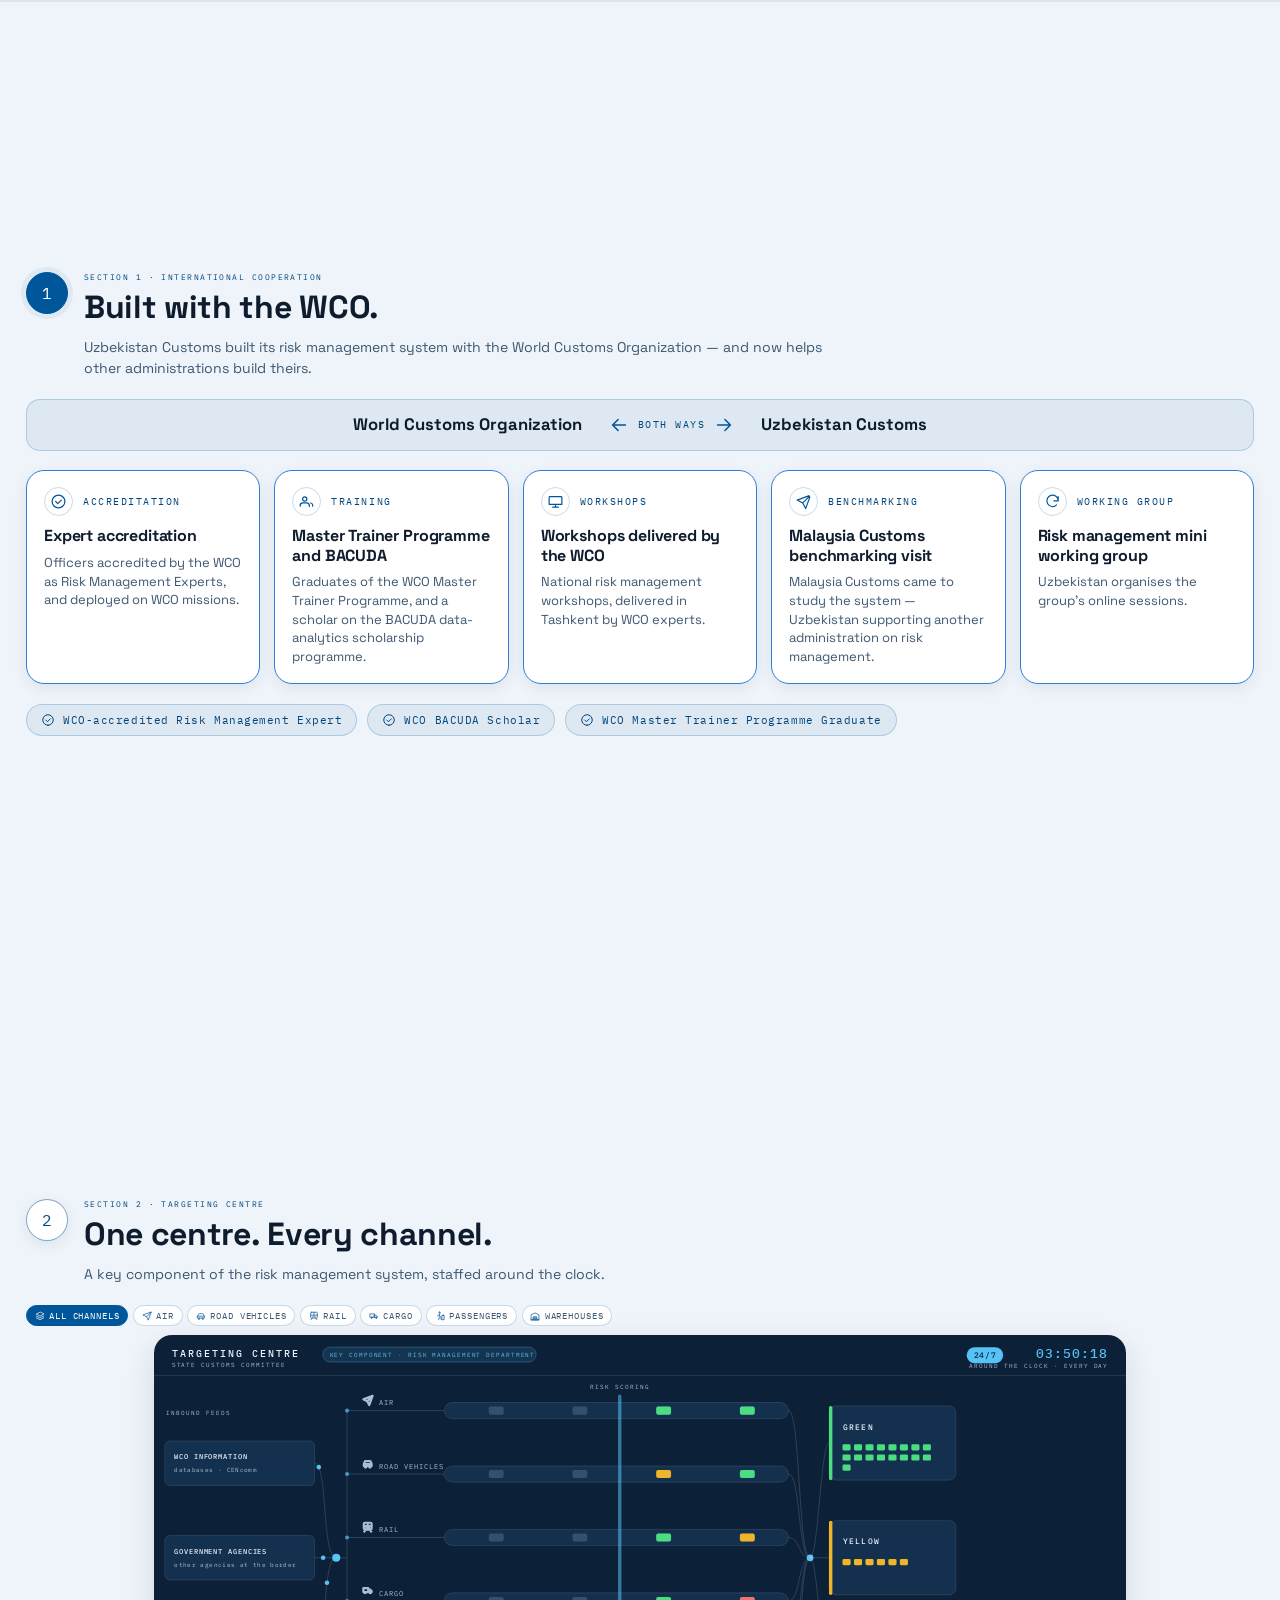
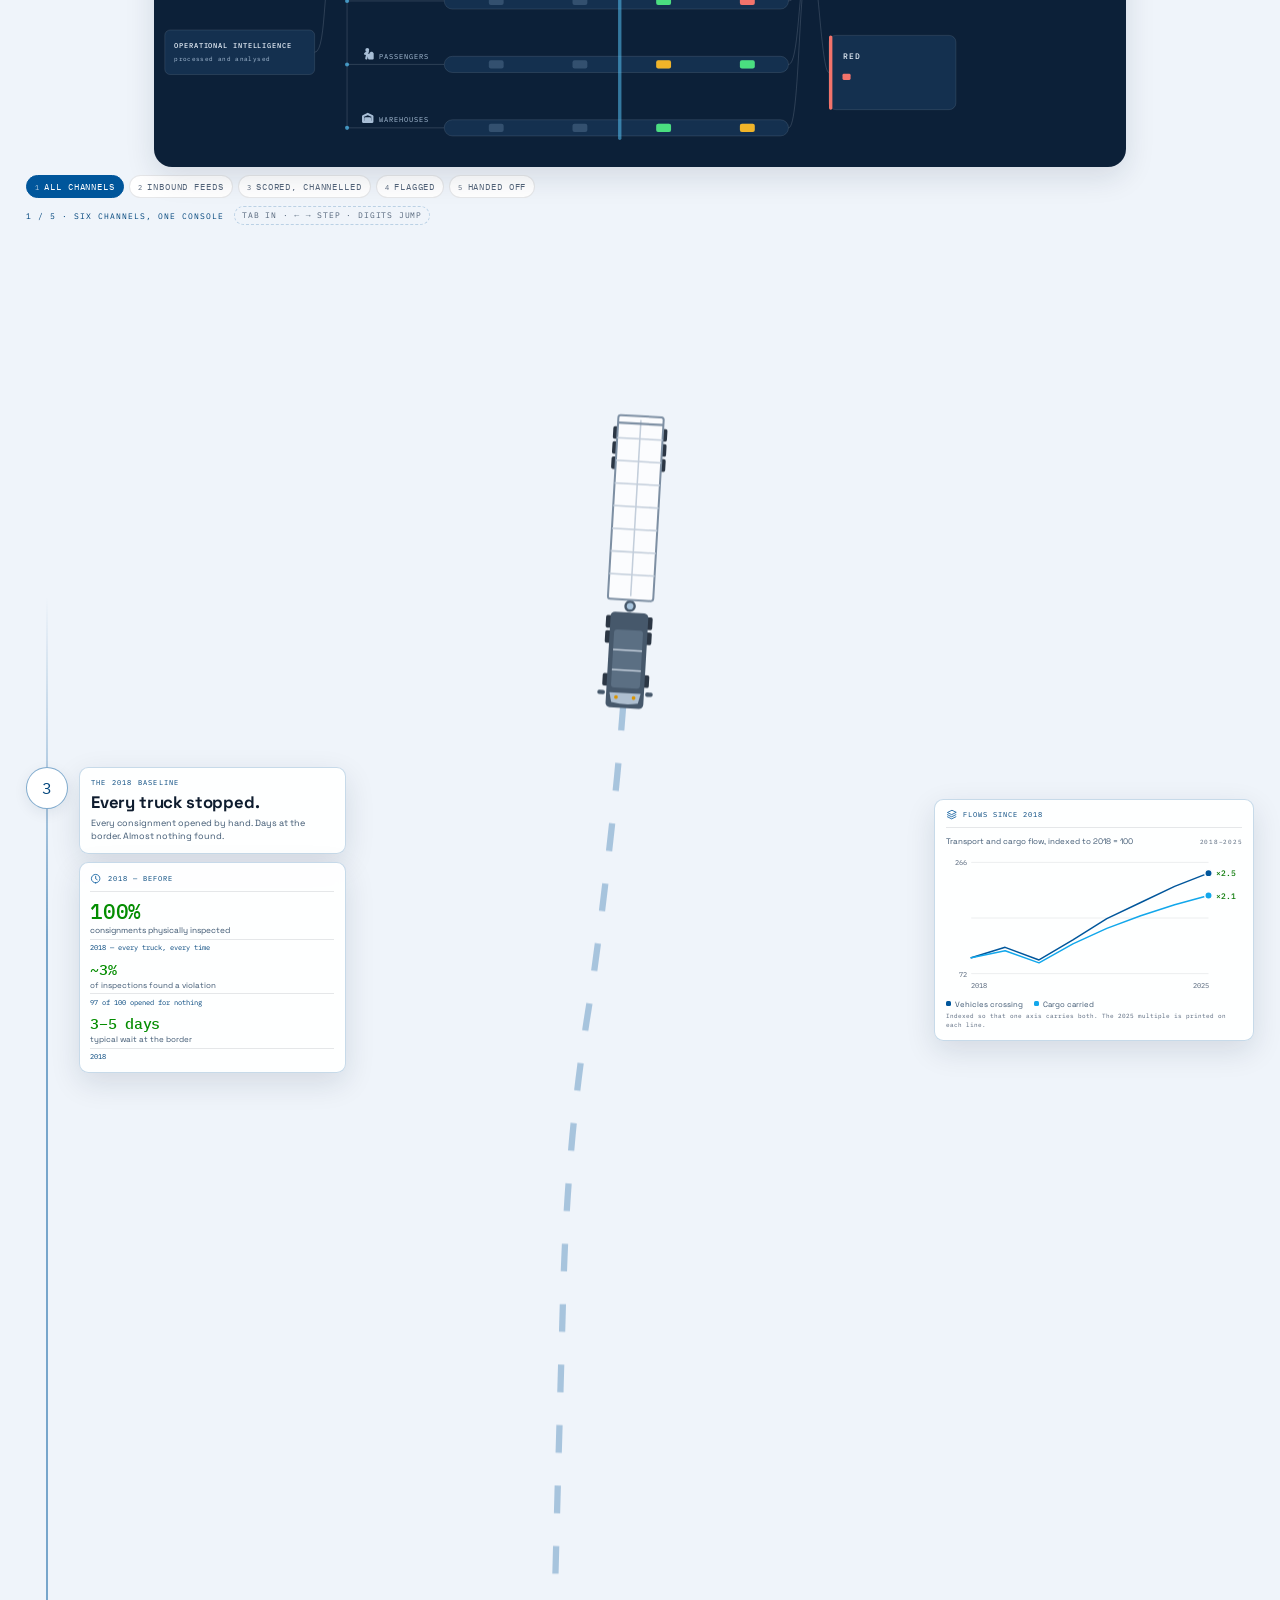
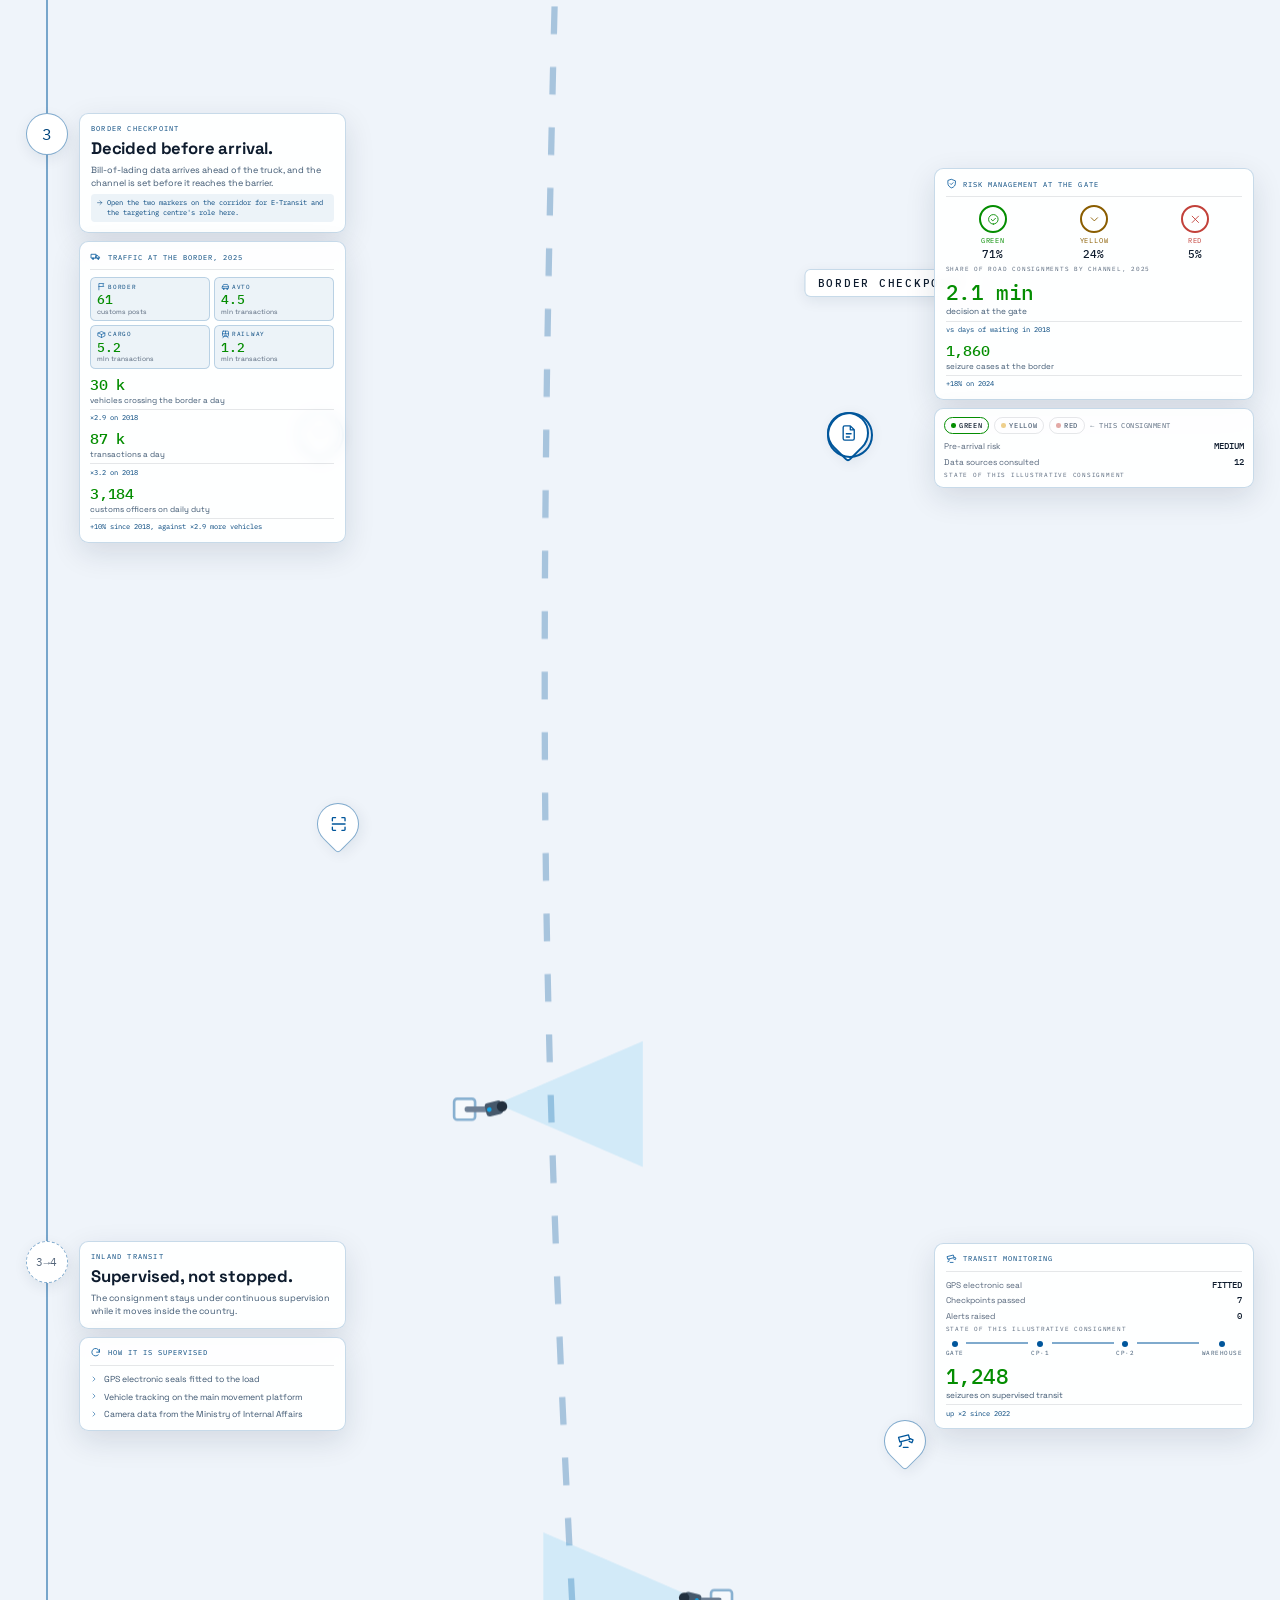
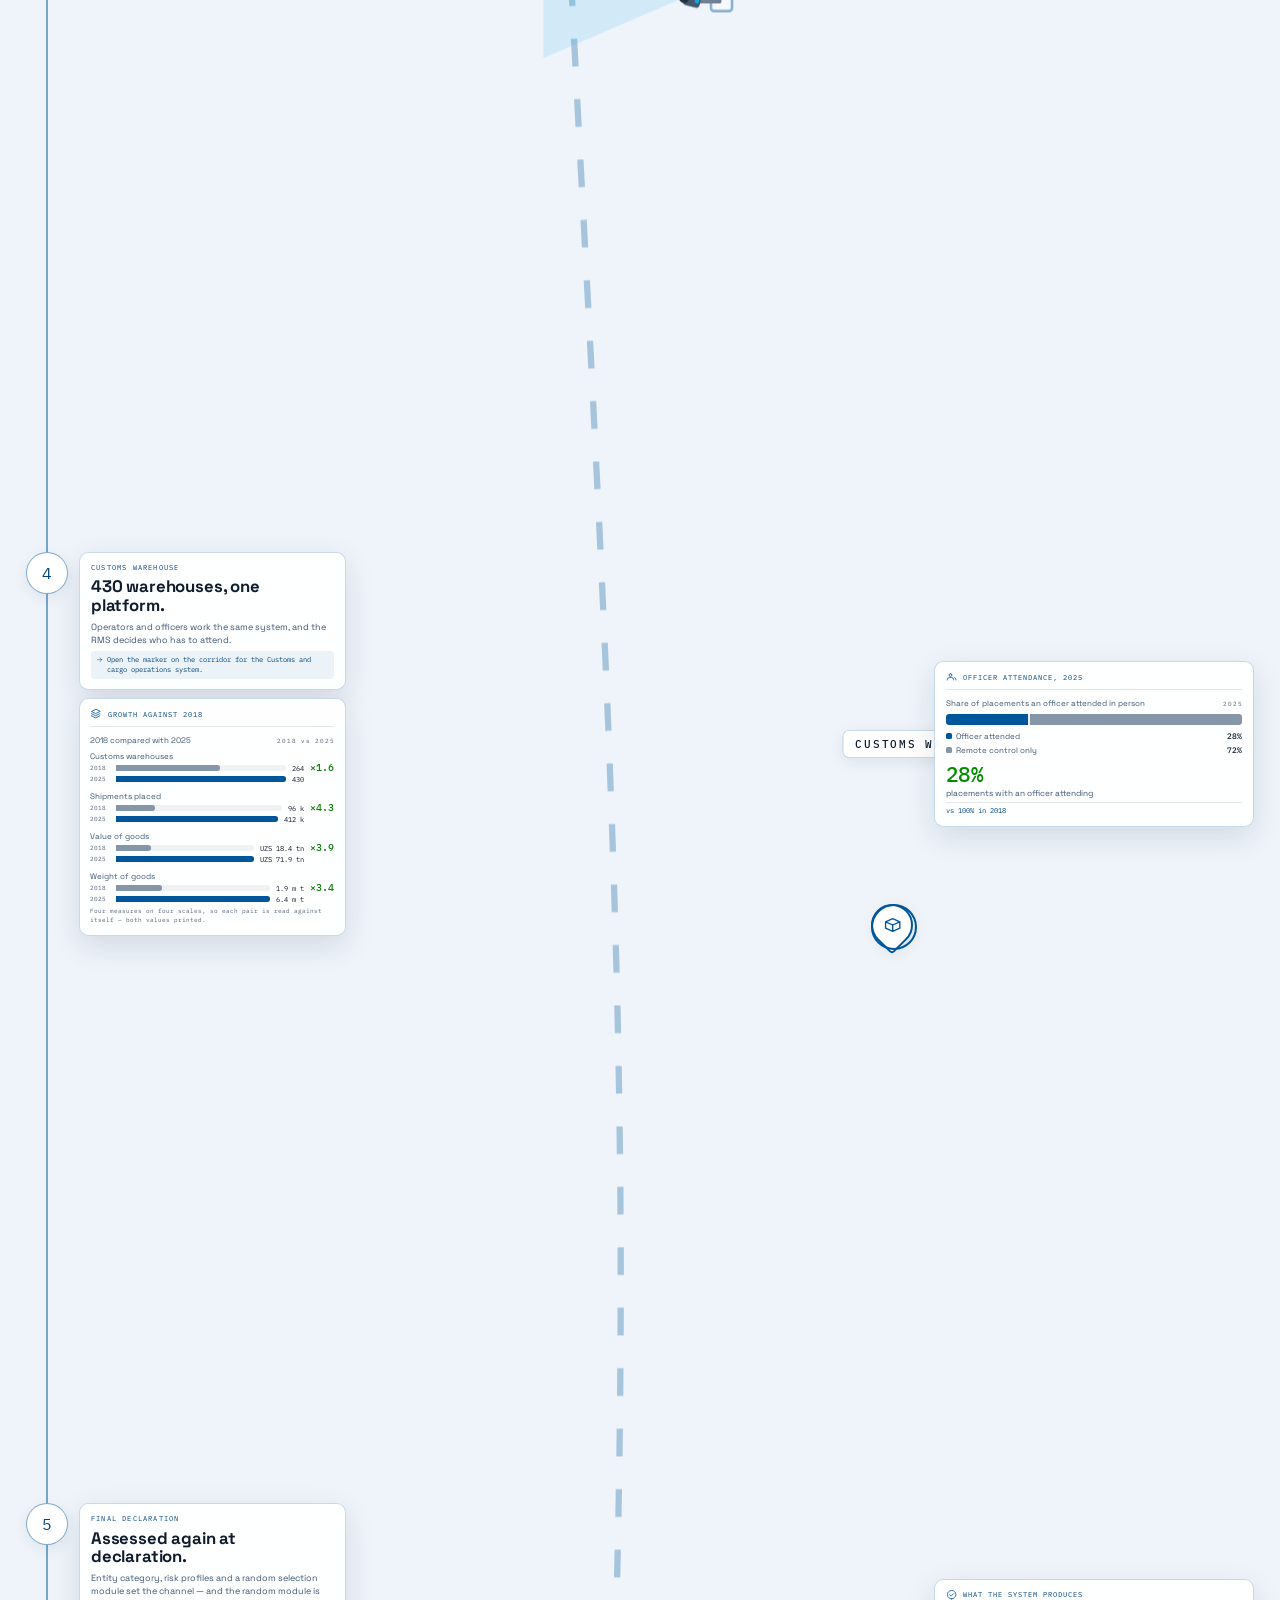
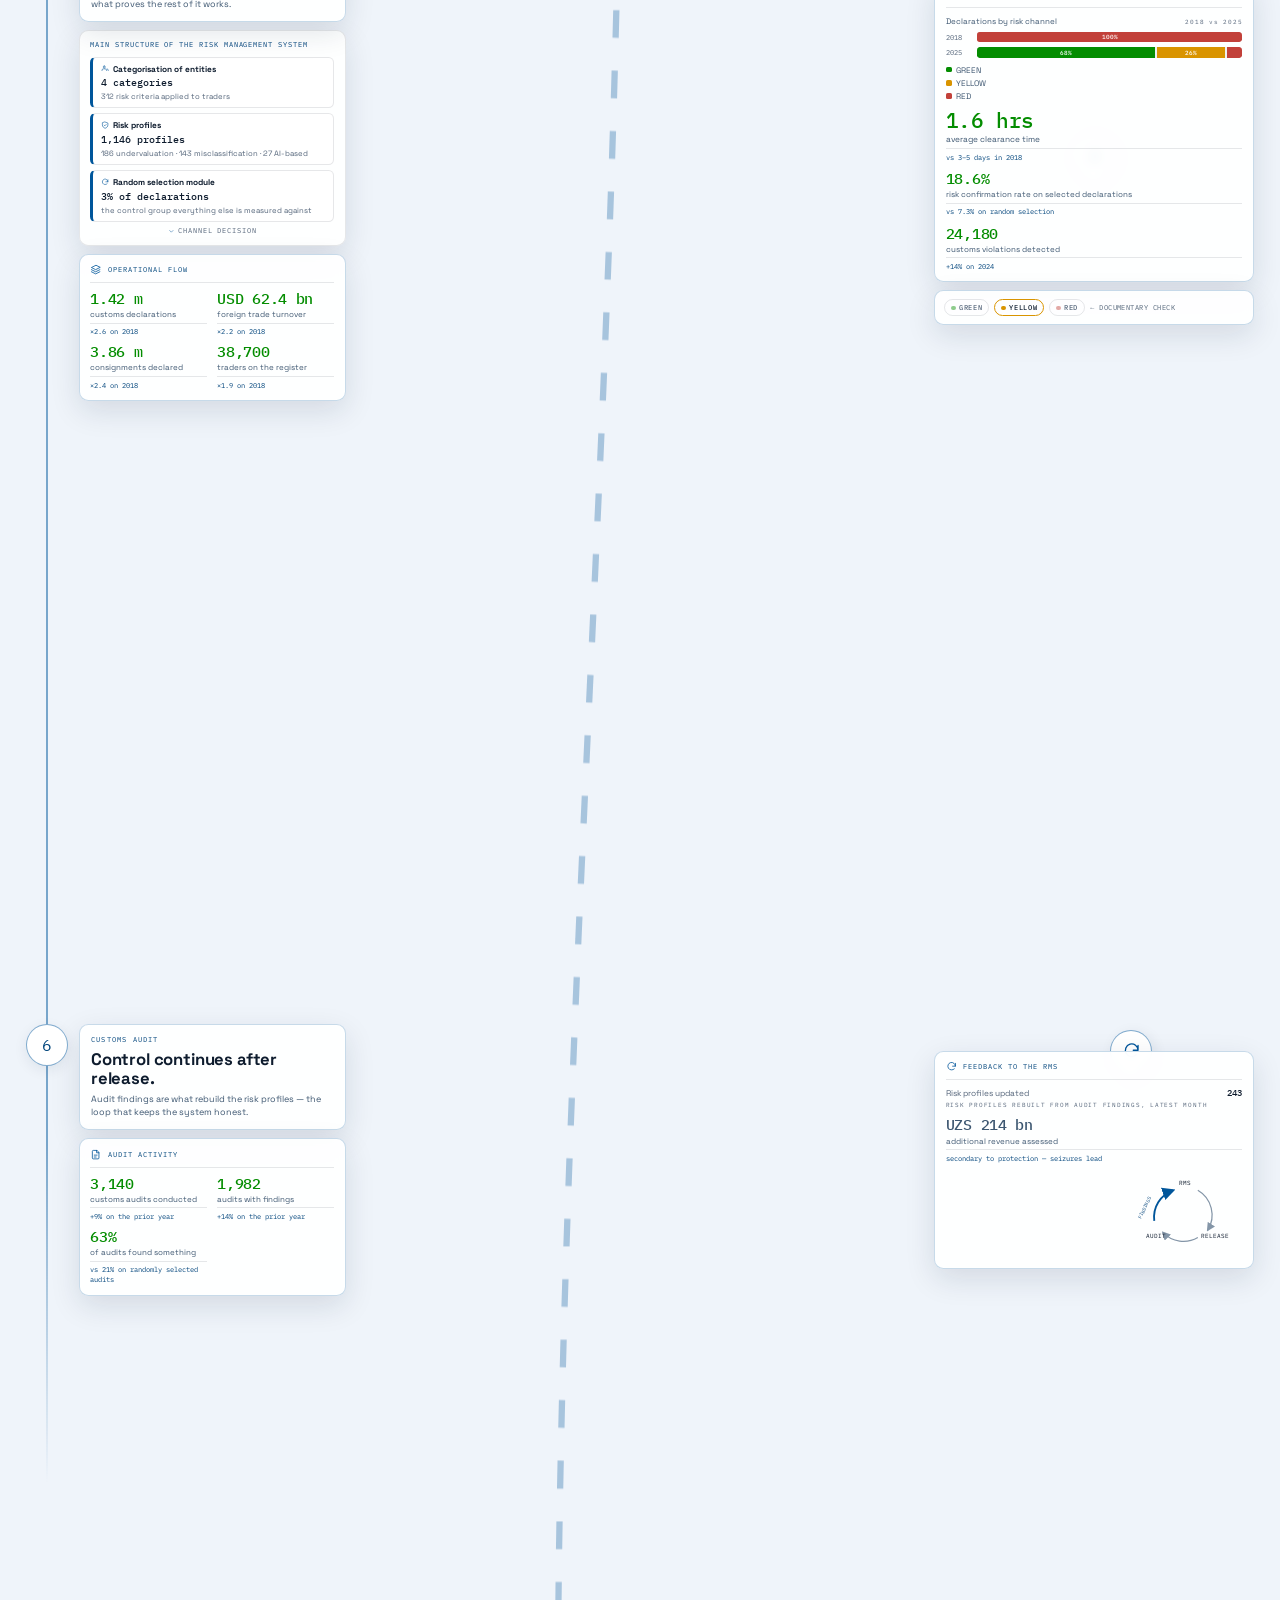
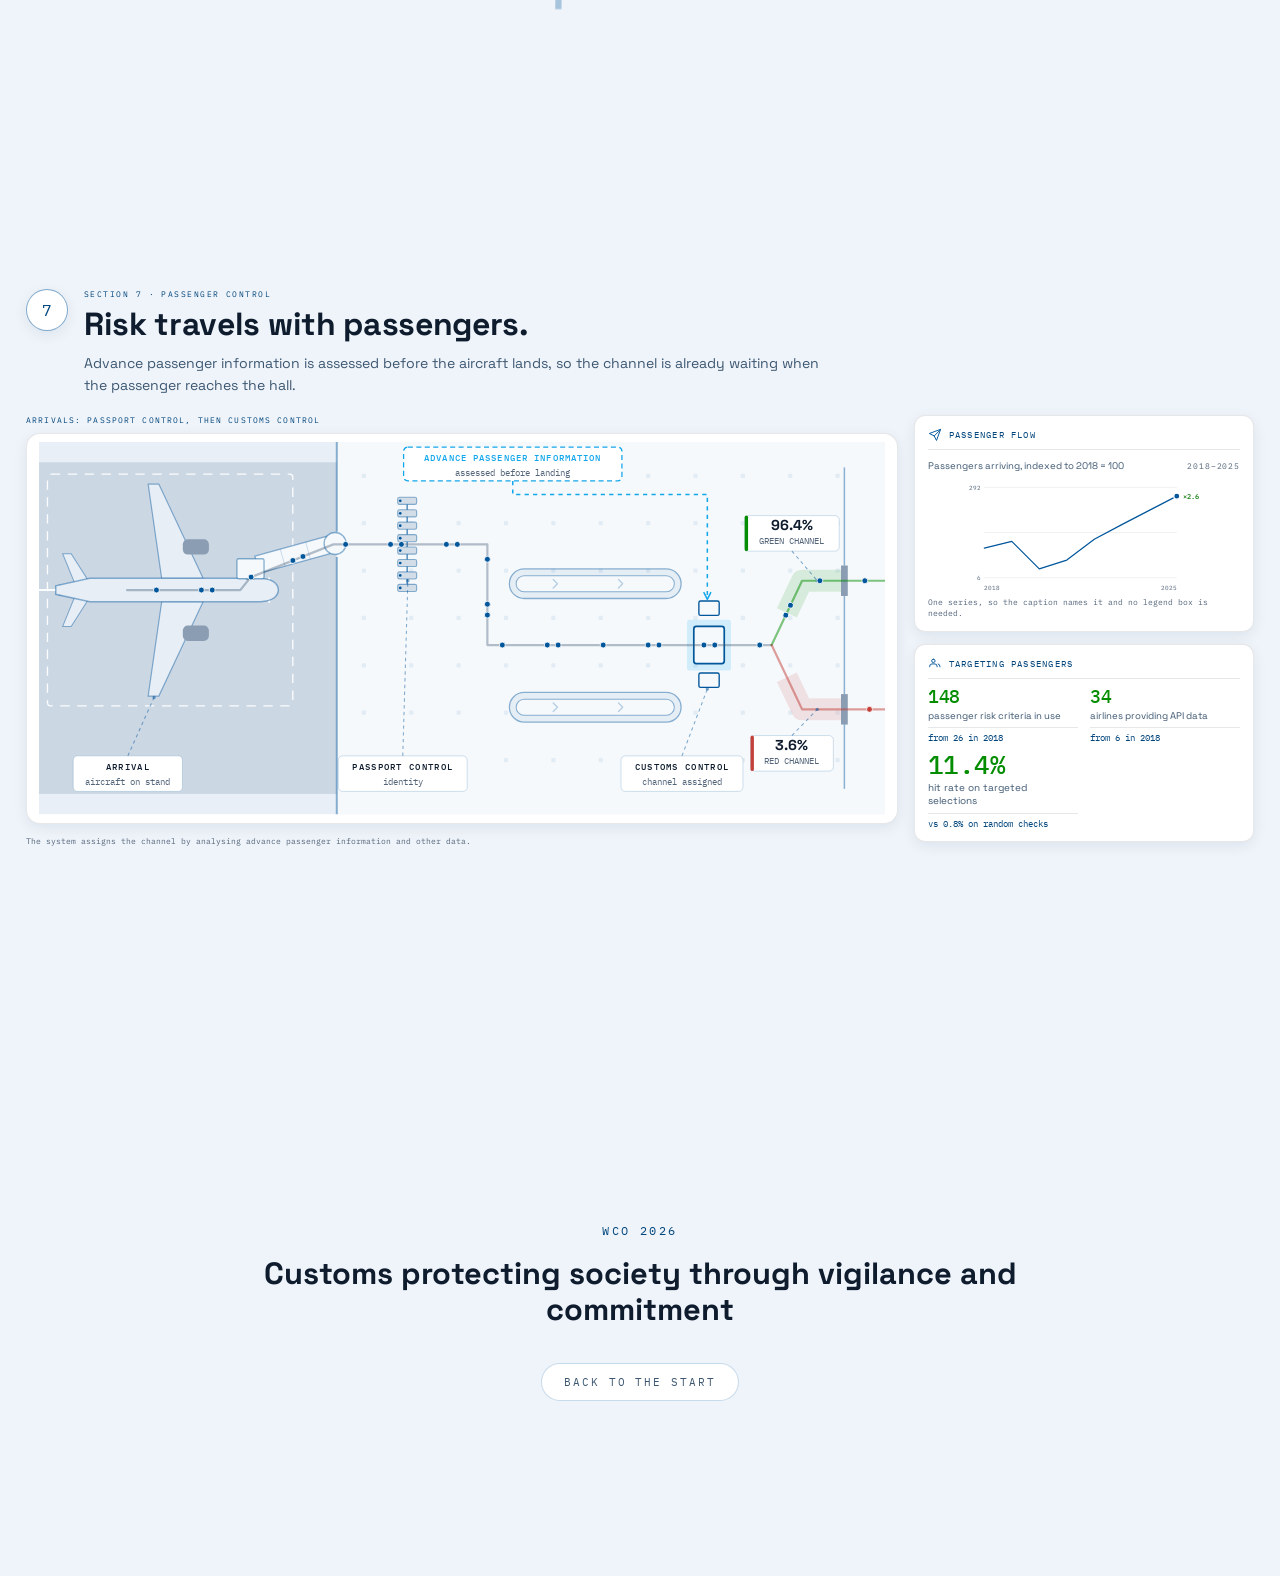
==== commit 0a2b0e97: "Redraw three sections as scenes the presenter drives Section 2 and the two information-system marker" ====
--- a/index.html
+++ b/index.html
@@ -11,6 +11,12 @@
 <title>Risk management, end to end · Uzbekistan Customs</title>
 <link rel="icon" href="data:,">
 <link rel="stylesheet" href="styles.css">
+<!-- The three interactive scenes. Scoped to .scene/.tgc/.etx/.cco; they add
+     no rule that any other section can see. -->
+<link rel="stylesheet" href="sections/scene-core.css">
+<link rel="stylesheet" href="sections/targeting.css">
+<link rel="stylesheet" href="sections/etransit.css">
+<link rel="stylesheet" href="sections/cco.css">
 </head>
 <body data-beat="cooperation" data-section="1" data-view="journey">
 
@@ -57,6 +63,12 @@
 <!-- demoData first: the single source of every word and figure on screen -->
 <script src="demo-data.js"></script>
 <script src="plates.js"></script>
+<!-- the scenes register themselves before app.js is parsed -->
+<script src="sections/scene-core.js"></script>
+<script src="sections/scene-data.js"></script>
+<script src="sections/targeting.js"></script>
+<script src="sections/etransit.js"></script>
+<script src="sections/cco.js"></script>
 <script src="app.js"></script>
 </body>
 </html>
--- a/styles.css
+++ b/styles.css
@@ -1,8 +1,9 @@
 /* =========================================================================
    Risk management, end to end.
 
-   The corridor is a 1600x4800 page space rendered as six stacked section
-   plates. #stage holds that exact aspect, and app.js sizes it so one row covers
+   The corridor is a 1600x4800 page space drawn by app.js as six stacked
+   sections of SVG — an ORTHOGRAPHIC PLAN of the route, seen from directly
+   above. #stage holds that exact aspect, and app.js sizes it so one row covers
    the viewport — the art overflows sideways rather than the sections being cut
    short. #overlay-space inside it is scaled from page units to CSS pixels, so
    the route, the truck, the map pins, the cameras and the building captions
@@ -12,9 +13,12 @@
    The page carries no bars: it is the presentation surface itself, and the
    running order, the sections and the beats are on the keyboard.
 
-   The page is LIGHT, because the corridor art is a daylight scene. Every
-   colour lives in the tokens below; a value written literally anywhere else in
-   this file is a bug waiting for the next repaint.
+   The page is LIGHT, and so is the corridor: a plan is a drawing on paper, not
+   a scene with a sky in it. Every colour lives in the tokens below; a value
+   written literally anywhere else in this file is a bug waiting for the next
+   repaint. The corridor art now holds that rule too — it used to be generated
+   JPEGs with their palette duplicated in a Python file, and it is now SVG that
+   takes every fill and stroke from the classes at the foot of this section.
    ========================================================================= */
 
 /* ---- faces (self-hosted, OFL; no network after load) -------------------- */
@@ -74,6 +78,23 @@
   --series-a: #00569b;
   --series-b: #12a7eb;
   --series-n: #8496a8;
+  /* The corridor, drawn as a plan. One family with the cards — blue, white and
+     grey — because the art and the panels are now the same document. Nothing
+     here is green, and nothing is lit: a plan has no sun. */
+  --plan-ground: #e9eff6;
+  --plan-parcel: rgba(0, 86, 155, 0.07);
+  --plan-verge: #dee6ef;
+  --plan-shoulder: #c3d0de;
+  --plan-road: #aebdcd;
+  --plan-mark: rgba(255, 255, 255, 0.92);
+  --plan-apron: #ccd7e4;
+  --plan-bay: rgba(0, 86, 155, 0.17);
+  --plan-built: #f6f9fc;
+  --plan-built-line: rgba(0, 86, 155, 0.44);
+  --plan-opening: #8a9db2;
+  --plan-island: #d3dde8;
+  --plan-parked: #e7eef6;
+  --plan-city: rgba(0, 86, 155, 0.08);
   --scrim: rgba(233, 239, 247, 0.96);
   --veil: rgba(239, 244, 250, 0.7);
   --shadow: 0 10px 30px rgba(14, 34, 60, 0.12);
@@ -134,10 +155,43 @@
 #stage { position: absolute; top: 0; left: 0; width: 100%; height: 100%;
   pointer-events: none; }
 #corridor { position: absolute; inset: 0; overflow: hidden; }
-#corridor img { position: absolute; left: 0; width: 100%;
+/* One <svg> per corridor row, each carrying viewBox="0 {row} 1600 800" over
+   art authored once in whole-page coordinates, so the seams line up by
+   construction. content-visibility is why the corridor is cut into rows at all:
+   the rows that are off screen are not painted. */
+#corridor svg { position: absolute; left: 0; width: 100%;
   top: var(--t, 0); height: var(--sec-h, 16.6667%);
   user-select: none; pointer-events: none;
   content-visibility: auto; contain-intrinsic-size: 1px 1px; }
+
+/* ---- the corridor drawn as a plan ---- */
+.plan-ground { fill: var(--plan-ground); }
+.plan-parcel { fill: none; stroke: var(--plan-parcel); stroke-width: 1.5; }
+.plan-verge { fill: var(--plan-verge); }
+.plan-shoulder { fill: var(--plan-shoulder); }
+.plan-road { fill: var(--plan-road); }
+.plan-edge { fill: none; stroke: var(--plan-mark); stroke-width: 2.6; }
+.plan-centre { fill: none; stroke: var(--plan-mark); stroke-width: 2.4; stroke-dasharray: 26 22; }
+.plan-apron { fill: var(--plan-apron); }
+.plan-bay { fill: none; stroke: var(--plan-bay); stroke-width: 1.6; }
+.plan-built { fill: var(--plan-built); stroke: var(--plan-built-line); stroke-width: 2; }
+.plan-built-line { fill: none; stroke: var(--plan-built-line); stroke-width: 1.5; }
+.plan-opening { fill: var(--plan-opening); }
+.plan-island { fill: var(--plan-island); stroke: var(--plan-built-line); stroke-width: 1.4; }
+.plan-booth { fill: var(--plan-built); stroke: var(--brand); stroke-width: 1.8; }
+.plan-barrier { fill: var(--red); }
+/* a canopy is drawn as the ground it covers, which is why it is dashed */
+.plan-canopy { fill: none; stroke: var(--plan-built-line); stroke-width: 2;
+  stroke-dasharray: 12 9; }
+.plan-span { fill: none; stroke: var(--plan-built-line); stroke-width: 3;
+  stroke-dasharray: 10 8; }
+.plan-pier { fill: var(--plan-built); stroke: var(--plan-built-line); stroke-width: 1.6; }
+.plan-scanner { fill: var(--brand-sky); opacity: 0.16; }
+.plan-parked { fill: var(--plan-parked); stroke: var(--plan-built-line); stroke-width: 1.8; }
+.plan-parked-line { fill: none; stroke: var(--plan-built-line); stroke-width: 1.4; }
+.plan-cab { fill: #9fb0c2; }
+.plan-container { fill: var(--plan-parked); stroke: var(--plan-built-line); stroke-width: 1; }
+.plan-city rect { fill: var(--plan-city); }
 
 /* page-space overlay: 1600x4800 units, scaled to CSS px by app.js.
    Promoted to its own compositor layer. Without this the route, chevrons and
@@ -151,20 +205,18 @@
 .route-glow { fill: none; stroke: var(--brand); stroke-width: 3.4; stroke-linecap: round; opacity: 0.75; }
 .chev { fill: none; stroke: var(--brand-sky); stroke-width: 7; stroke-linecap: round; stroke-linejoin: round;
   opacity: 0; animation: chev 2.6s linear infinite; }
-@keyframes chev { 0% { opacity: 0; } 22% { opacity: 0.9; } 55% { opacity: 0.2; } 100% { opacity: 0; } }
+@keyframes chev { 0% { opacity: 0; } 22% { opacity: 0.72; } 55% { opacity: 0.16; } 100% { opacity: 0; } }
 
 /* Roadside cameras on the transit passage (JOURNEY.cameras). Drawn by the page
-   rather than baked into the plates: a camera is a small object, and small art
-   has to stay vector to still read as what it is. Everything here is stroked in
-   page units, so it holds the corridor's perspective at any viewport width. */
-.cctv-shadow { fill: #5b6b52; opacity: 0.28; }
-.cctv-mast { fill: #7d8b8b; }
-.cctv-body { fill: #66757a; }
-.cctv-hood { fill: #8b9a9c; }
-.cctv-lens { fill: #22333a; }
-.cctv-glint { fill: #cfe6ef; opacity: 0.65; }
+   in the corridor's own units, so it holds its scale at any viewport width. In
+   plan a camera is a pad, an arm over the shoulder and the cone of carriageway
+   it watches — which is more legible than the mast it used to be. */
+.cctv-pad { fill: var(--plan-built); stroke: var(--plan-built-line); stroke-width: 0.05; }
+.cctv-mast { fill: #6f8095; }
+.cctv-body { fill: #46586b; }
+.cctv-lens { fill: #22303f; }
 .cctv-dot { fill: var(--brand-sky); }
-.cctv-cone { fill: var(--brand-sky); opacity: 0.07; }
+.cctv-cone { fill: var(--brand-sky); opacity: 0.13; }
 /* the 2018 frame runs with the corridor's instrumentation off, cameras included */
 body[data-beat="baseline2018"] .cctv-flow { opacity: 0; }
 .cctv-flow { transition: opacity 0.8s ease; }
@@ -177,11 +229,30 @@
 body[data-beat="baseline2018"] .chev-flow,
 body[data-beat="baseline2018"] .route-line { opacity: 0; }
 
+/* The consignment: an articulated goods vehicle seen from above, 36 x 232 page
+   units — 2.55 m by 16.5 m at the corridor's 14 units to the metre. It does not
+   bob. A vehicle bouncing on the spot is a cartoon device, and this one is an
+   object on a drawing; the bob keyframes are gone rather than merely paused
+   under prefers-reduced-motion. */
 #truck { position: absolute; left: 0; top: 0; width: 0; height: 0; }
-.truck-bob { position: absolute; animation: bob 1.9s ease-in-out infinite; }
-@keyframes bob { 0%, 100% { transform: translateY(0); } 50% { transform: translateY(-3px); } }
+.truck-body { position: absolute; }
 .truck-variant { position: absolute; left: 0; top: 0; opacity: 0; transition: opacity 0.3s linear; }
 .truck-variant.is-on { opacity: 1; }
+.hgv-tractor { fill: #46586b; }
+.hgv-cab { fill: #5b6f83; }
+.hgv-glass { fill: #aebfd0; }
+.hgv-mirror { fill: #46586b; }
+.hgv-wheel { fill: #2b3644; }
+.hgv-beacon { fill: var(--yellow); }
+.hgv-coupling { fill: none; stroke: #46586b; stroke-width: 2; }
+.hgv-trailer { fill: #fbfcfe; stroke: #7d8fa3; stroke-width: 1.6; }
+.hgv-seam { fill: none; stroke: #c3cedb; stroke-width: 1.2; }
+.hgv-rib { fill: none; stroke: #c3cedb; stroke-width: 1.2; }
+.hgv-doors { fill: none; stroke: #7d8fa3; stroke-width: 1.8; }
+.hgv-scan { fill: none; stroke: var(--brand); stroke-width: 2.6; }
+.hgv-scan-dot { fill: var(--brand); }
+.hgv-seal { fill: var(--amber); }
+.hgv-seal-ink { fill: none; stroke: var(--amber-wash); stroke-width: 2; }
 
 /* map pins: positioned in per-cent of the corridor, sized in CSS pixels */
 #pins { position: absolute; inset: 0; pointer-events: none; }
@@ -577,55 +648,85 @@
 .mon-note { font-family: var(--font-mono); font-size: 10px; line-height: 1.5;
   color: var(--ink-faint); margin-top: 9px; }
 
-/* section 7 — passenger control */
+/* section 7 — passenger control.
+   One orthographic plan of the arrivals sequence, at 7 units to the metre, and
+   it takes the --plan-* tokens above: this is the same drawing as the corridor,
+   at the other end of the journey, so it must not carry a second palette. What
+   went with the elevation the plan replaced: the roof slab, the clerestory
+   glazing and its mullions, the floor line, the side-on gate paddles and reader
+   heads, the scanner arch, the belt with a case standing on it, the two
+   doorways with their jambs and headers, and the cast shadow under the
+   aircraft. A plan has no roof, no wall face and no light. */
 .pax { display: flex; flex-direction: column; gap: 8px; }
 .pax-stage { background: var(--panel-solid); border: 1px solid var(--hair); border-radius: var(--radius);
   box-shadow: var(--shadow-soft); padding: 8px 12px; width: 100%; }
 .pax-svg { width: 100%; height: auto; display: block; }
-.pax-hall { fill: rgba(0, 86, 155, 0.04); stroke: var(--hair); stroke-width: 1.5; }
-.pax-track { fill: none; stroke: var(--tone); stroke-width: 3; stroke-linecap: round;
-  stroke-linejoin: round; opacity: 0.42; }
-/* the building the routes run inside */
-.pax-roof { fill: var(--ink-soft); opacity: 0.16; }
-.pax-glaze { fill: rgba(0, 86, 155, 0.05); }
-.pax-mullion { stroke: var(--hair); stroke-width: 1; opacity: 0.7; fill: none; }
-.pax-floor { stroke: var(--stroke-strong); stroke-width: 1.6; opacity: 0.45; fill: none; }
-/* passport control: e-gates. Customs control: a scanner over a belt */
-.pax-gate { fill: var(--panel-solid); stroke: var(--stroke-strong); stroke-width: 1.6; }
-.pax-paddle { fill: var(--brand); opacity: 0.28; }
+/* ground, apron pavement and painted stand markings */
+.pax-ground { fill: var(--plan-ground); }
+.pax-apron { fill: var(--plan-apron); }
+.pax-mark { fill: none; stroke: var(--plan-mark); stroke-width: 2.4; stroke-linecap: round; }
+.pax-envelope { fill: none; stroke: var(--plan-mark); stroke-width: 1.6; stroke-dasharray: 11 9; }
+/* the terminal: a footprint, one building face, a column grid on the 8 m bay */
+.pax-hall { fill: var(--plan-built); }
+.pax-face { fill: none; stroke: var(--plan-built-line); stroke-width: 2.4; }
+.pax-wall { fill: none; stroke: var(--plan-built-line); stroke-width: 1.8; }
+.pax-column rect { fill: var(--plan-city); }
+.pax-opening { fill: var(--plan-opening); }
+/* the aircraft: 37.6 m by 35.8 m, flat fills and one thin outline, no shadow */
+.pax-plane { fill: var(--plan-parked); stroke: var(--plan-built-line); stroke-width: 1.8; }
+.pax-plane-wing { fill: var(--plan-parked); stroke: var(--plan-built-line); stroke-width: 1.4; }
+.pax-plane-tail { fill: var(--plan-parked); stroke: var(--plan-built-line); stroke-width: 1.2; }
+.pax-nacelle { fill: var(--plan-opening); }
+.pax-door { fill: var(--plan-opening); }
+/* the jet bridge and its rotunda at the building face */
+.pax-bridge { fill: var(--plan-built); stroke: var(--plan-built-line); stroke-width: 1.6; }
+.pax-bridge-rib { fill: none; stroke: var(--plan-built-line); stroke-width: 1; opacity: 0.5; }
+.pax-rotunda { fill: var(--plan-built); stroke: var(--plan-built-line); stroke-width: 1.6; }
+/* passport control: islands with lanes between them, which is what an e-gate
+   bank is from above, and the glass paddle drawn across each lane */
+.pax-gate { fill: var(--plan-island); stroke: var(--plan-built-line); stroke-width: 1.3; }
+.pax-paddle { fill: none; stroke: var(--brand); stroke-width: 1.8; opacity: 0.65; }
 .pax-reader { fill: var(--brand); }
-.pax-arch { fill: none; stroke: var(--stroke-strong); stroke-width: 2.4; }
-.pax-station.is-decision .pax-arch { stroke-width: 3.2; }
-.pax-belt { fill: var(--brand-wash); stroke: var(--stroke-strong); stroke-width: 1.4; }
-.pax-case { fill: var(--ink-soft); opacity: 0.4; }
-/* the aircraft on the stand, and the bridge off it */
-.pax-plane { fill: var(--panel-solid); stroke: var(--ink-soft); stroke-width: 1.6; }
-.pax-plane-fin { fill: var(--ink-soft); opacity: 0.34; }
-.pax-plane-wing { fill: var(--ink-soft); opacity: 0.3; }
-.pax-plane-dark { fill: var(--ink-soft); }
-.pax-plane-win { fill: var(--ink-soft); opacity: 0.65; }
-.pax-plane-line { fill: var(--brand); opacity: 0.32; }
-.pax-plane-door { fill: none; stroke: var(--ink-soft); stroke-width: 1.2; opacity: 0.75; }
-.pax-shadow { fill: var(--ink); opacity: 0.08; }
-.pax-bridge { fill: var(--panel-solid); stroke: var(--ink-soft); stroke-width: 1.4; }
-.pax-bridge-rib { stroke: var(--ink-soft); stroke-width: 1; opacity: 0.4; fill: none; }
-.pax-label { font-family: var(--font-display); font-size: 15px; font-weight: 700; fill: var(--ink); }
-.pax-sub { font-family: var(--font-mono); font-size: 11px; fill: var(--ink-faint); }
-.pax-api-box { fill: var(--panel-solid); stroke: var(--series-b); stroke-width: 1.6;
+/* baggage reclaim: a racetrack is hollow, which is what stops it reading as a pill */
+.pax-belt { fill: var(--brand-wash); stroke: var(--plan-built-line); stroke-width: 1.5; }
+.pax-belt-core { fill: var(--plan-built); stroke: var(--plan-built-line); stroke-width: 1.2; }
+.pax-belt-arrow { fill: none; stroke: var(--plan-built-line); stroke-width: 1.6; opacity: 0.6;
+  stroke-linecap: round; stroke-linejoin: round; }
+/* customs control — the same tint the corridor's scanner gantry carries */
+.pax-scan { fill: var(--brand-sky); opacity: 0.16; }
+.pax-machine { fill: var(--plan-built); stroke: var(--brand); stroke-width: 2; }
+.pax-booth { fill: var(--plan-built); stroke: var(--brand); stroke-width: 1.6; }
+/* the two channels, painted on the floor rather than boxed at the wall */
+.pax-band { fill: none; stroke: var(--tone); stroke-width: 26; opacity: 0.13;
+  stroke-linecap: butt; stroke-linejoin: round; }
+.pax-track { fill: none; stroke: var(--tone); stroke-width: 2.6; stroke-linecap: round;
+  stroke-linejoin: round; opacity: 0.5; }
+.pax-track.is-common { stroke: var(--ink-soft); opacity: 0.38; }
+/* plan callouts — the corridor's building caption (.blabel), drawn in the SVG */
+.pax-chip { fill: var(--panel-solid); stroke: var(--stroke); stroke-width: 1; }
+.pax-chip-tab { fill: var(--tone); }
+.pax-leader { fill: none; stroke: var(--stroke-strong); stroke-width: 1.2; stroke-dasharray: 4 4; }
+.pax-leader-dot { fill: var(--stroke-strong); }
+.pax-label { font-family: var(--font-mono); font-size: 11px; font-weight: 500;
+  letter-spacing: 0.14em; fill: var(--ink); }
+.pax-sub { font-family: var(--font-mono); font-size: 10.5px; fill: var(--ink-faint); }
+.pax-share { font-family: var(--font-display); font-size: 17px; font-weight: 700; fill: var(--ink); }
+/* the advance information: a note block and a services run to what it feeds */
+.pax-note { fill: var(--panel-solid); stroke: var(--series-b); stroke-width: 1.5;
   stroke-dasharray: 6 4; }
-.pax-api-title { font-family: var(--font-display); font-size: 14px; font-weight: 700;
-  fill: var(--series-b); }
-.pax-feed { stroke: var(--series-b); stroke-width: 2; stroke-dasharray: 5 5; fill: none; }
-.pax-end-box { fill: var(--panel-solid); stroke: var(--tone); stroke-width: 2.2; }
-.pax-end-header { fill: var(--tone); }
-.pax-jamb { fill: var(--tone); opacity: 0.55; }
-.pax-end-label { font-family: var(--font-mono); font-size: 12px; font-weight: 500; fill: var(--ink); }
-.pax-end-share { font-family: var(--font-mono); font-size: 13px; font-weight: 500; fill: var(--ink); }
-.pax-dot { fill: var(--brand); stroke: var(--panel-solid); stroke-width: 2;
-  animation: paxflow 9s linear infinite; }
+.pax-note-title { font-family: var(--font-mono); font-size: 11px; font-weight: 500;
+  letter-spacing: 0.12em; fill: var(--series-b); }
+.pax-feed { fill: none; stroke: var(--series-b); stroke-width: 1.8; stroke-dasharray: 5 5; }
+.pax-feed-head { fill: none; stroke: var(--series-b); stroke-width: 1.8; stroke-linecap: round;
+  stroke-linejoin: round; }
+.pax-dot { fill: var(--brand); stroke: var(--panel-solid); stroke-width: 1;
+  animation: paxflow 11s linear infinite; }
 .pax-dot.is-red { fill: var(--red); }
 @keyframes paxflow { from { offset-distance: 0%; } to { offset-distance: 100%; } }
-.pax-body { display: grid; grid-template-columns: minmax(0, 1.5fr) minmax(280px, 1fr); gap: 16px;
+/* A plan needs area. The art column used to be 1.5fr of this grid and the
+   drawing a 3.2:1 strip inside it, a good deal shorter than the panel stack
+   beside it; it is now the wide half of the screen at 1000x440. */
+.pax-body { display: grid; grid-template-columns: minmax(0, 1.9fr) minmax(290px, 340px); gap: 16px;
   align-items: start; }
 .pax-main { display: flex; flex-direction: column; gap: 12px; min-width: 0; }
 .pax-side { display: flex; flex-direction: column; gap: 12px; min-width: 0; }
@@ -748,7 +849,12 @@
 @media (max-width: 1660px) {
   .screen { padding-block: 28px; }
 }
-@media (max-width: 820px) {
+/* The plan is a drawing with 11px annotation on it, so it has a width below
+   which it stops being readable rather than merely getting smaller. Beside a
+   290px panel column that width arrives at about 1040, not at 820: the whole
+   page is already stacking by then, and the drawing should take the stack's
+   full width rather than half of a narrow screen. */
+@media (max-width: 1040px) {
   .pax-body { grid-template-columns: 1fr; }
 }
 @media (max-width: 620px) {
@@ -762,7 +868,8 @@
 @media (prefers-reduced-motion: reduce) {
   html { scroll-behavior: auto; }
   .fx, .is-in .fx { transition: none; opacity: 1; transform: none; }
-  .truck-bob, .chev, .pin.is-live::after { animation: none; }
+  /* the consignment no longer bobs at all, so there is nothing here to stop */
+  .chev, .pin.is-live::after { animation: none; }
   /* each dot carries its own static offset-distance, so with the animation off
      they stand spread along the route instead of piled at the door */
   .pax-dot { animation: none; }
--- a/sections/scene-core.css
+++ b/sections/scene-core.css
@@ -0,0 +1,81 @@
+/* =========================================================================
+   Scene chrome — the parts every interactive scene shares: the step rail the
+   presenter drives from, the live readout, and the plan's caption chip.
+
+   SCOPING LAW. Every selector in sections/*.css begins with .scene, .tgc,
+   .etx or .cco. Nothing here may reach a surface that is not one of the three
+   scenes, and no custom property is declared at :root — the dark console's
+   palette lives on .tgc and is invisible everywhere else. styles.css is the
+   deck's stylesheet and is not touched.
+
+   Everything is sized in em against the font-size the host already set --
+   `clamp(11.5px, .94vw, 15px)` on .screen -- so a scene scales with its
+   surroundings exactly the way .row and .screen content already does.
+   ========================================================================= */
+
+/* ---- a scene inside a modal ------------------------------------------------
+   .modal-body is 780px wide and made for a column of prose. A scene is a
+   drawing, so it takes the room the projector has. The class is added by
+   app.js only when a scene is mounted, so the one modal that is still a card
+   (the targeting centre's role at the border) is untouched. */
+.scene-host { max-width: min(1500px, 95vw) !important; max-height: 93vh;
+  padding: clamp(16px, 2vh, 24px) clamp(16px, 2vw, 26px);
+  font-size: clamp(11.5px, 0.86vw, 15px); }
+.scene-host .md-head { align-items: center; gap: 0.93em; }
+.scene-host .md-head h2 { font-size: clamp(19px, 1.7vw, 27px); margin-top: 2px; }
+
+.scene { display: flex; flex-direction: column; gap: 0.8em; min-width: 0; }
+.scene:focus { outline: none; }
+
+/* ---- the stage ------------------------------------------------------------
+   Held to its own aspect ratio and to a share of the viewport height, so the
+   scene can never grow past the screenful it is presented in. Nothing inside
+   reflows between steps: the step changes what is lit, never what is laid out,
+   which is what keeps the scroll free of layout shift. */
+.scene-stage { position: relative; width: 100%; margin-inline: auto;
+  border-radius: var(--card-radius); overflow: hidden; }
+.scene-stage > svg { display: block; width: 100%; height: 100%; }
+
+/* ---- the step rail --------------------------------------------------------
+   Real buttons, one per state, so every state is one click or one arrow key
+   away and none of it is behind a hover. Roving tabindex: the toolbar takes
+   one stop in the page's tab order and the arrows move inside it. */
+.scene-rail { display: flex; flex-wrap: wrap; gap: 0.4em; }
+.scene-step { display: inline-flex; align-items: baseline; gap: 0.5em;
+  font-family: var(--font-mono); font-size: 0.72em; letter-spacing: 0.1em;
+  text-transform: uppercase; color: var(--ink-faint);
+  background: var(--panel-solid); border: 1px solid var(--hair);
+  border-radius: 999px; padding: 0.55em 0.95em; cursor: pointer;
+  transition: color 0.2s ease, border-color 0.2s ease, background-color 0.2s ease; }
+.scene-step .ss-n { font-size: 0.85em; color: var(--ink-faint); }
+.scene-step:hover { border-color: var(--stroke-strong); color: var(--ink); }
+.scene-step:focus-visible { outline: 2px solid var(--brand); outline-offset: 2px; }
+.scene-step.is-on { color: #fff; background: var(--brand); border-color: var(--brand); }
+.scene-step.is-on .ss-n { color: rgba(255, 255, 255, 0.72); }
+
+.scene-readout { font-family: var(--font-mono); font-size: 0.7em; letter-spacing: 0.12em;
+  text-transform: uppercase; color: var(--brand-ink); }
+.scene-hint { display: inline-flex; align-items: center; gap: 0.5em;
+  font-family: var(--font-mono); font-size: 0.68em; letter-spacing: 0.1em;
+  text-transform: uppercase; color: var(--ink-faint);
+  border: 1px dashed var(--stroke); border-radius: 999px; padding: 0.4em 0.85em; }
+
+/* ---- the caption chip on a leader ----------------------------------------
+   The same device the corridor and the arrivals hall already caption with, so
+   an annotation inside a scene reads as a label on a drawing. */
+.sc-chip-box { fill: var(--panel-solid); stroke: var(--stroke); stroke-width: 1; }
+.sc-chip-t { fill: var(--ink); font-family: var(--font-mono); font-size: 10px;
+  font-weight: 500; letter-spacing: 0.1em; }
+.sc-chip-s { fill: var(--ink-faint); font-family: var(--font-mono); font-size: 8.6px;
+  letter-spacing: 0.06em; }
+.sc-leader { stroke: var(--stroke-strong); stroke-width: 1; fill: none; stroke-dasharray: 3 2; }
+.sc-leader-dot { fill: var(--brand); }
+
+/* ---- reduced motion -------------------------------------------------------
+   The step machine is interaction, not motion, so it survives untouched: every
+   state is still reachable, and render(n) still writes the complete frame. All
+   that stops is the travel between frames. */
+@media (prefers-reduced-motion: reduce) {
+  .scene *, .scene *::before, .scene *::after { transition: none !important; }
+  .scene-step { transition: none; }
+}
--- a/sections/targeting.css
+++ b/sections/targeting.css
@@ -0,0 +1,177 @@
+/* =========================================================================
+   Section 2 — the targeting console.
+
+   The one dark surface in a deck that is otherwise a drawing on paper, and
+   the reason is the subject: a control room is a lit screen in a room with
+   the lights down, and saying so in the palette costs one line of argument
+   that eight white cards could not make. It is contained — the section
+   header above it stays on the page's own ground, every token below is
+   declared on .tgc and nowhere else, and no rule here can reach a surface
+   that is not this console.
+
+   The channel colours are declared here too. --green, --yellow and --red in
+   styles.css are authored against white and do not clear on navy; these are
+   their light-on-dark partners and they exist only inside .tgc.
+   ========================================================================= */
+.tgc {
+  --tg-bg: #0c2038;              /* --navy, taken down to a screen           */
+  --tg-panel: #14304f;
+  --tg-ink: #eaf2fb;
+  --tg-dim: #a8bed6;             /* 6.9:1 on --tg-panel                      */
+  --tg-line: rgba(234, 242, 251, 0.16);
+  --tg-live: #56c2f5;            /* --brand-sky, lifted for a dark ground    */
+  --tg-green: #4ade80;
+  --tg-yellow: #f0b429;
+  --tg-red: #f2736b;
+  display: flex; flex-direction: column; gap: 0.7em;
+}
+
+/* ---- which channel ---------------------------------------------------- */
+.tgc-modes { display: flex; flex-wrap: wrap; gap: 0.4em; }
+.tgc-mode { display: inline-flex; align-items: center; gap: 0.5em;
+  font-family: var(--font-mono); font-size: 0.72em; letter-spacing: 0.1em;
+  text-transform: uppercase; color: var(--ink-soft);
+  background: var(--panel-solid); border: 1px solid var(--stroke);
+  border-radius: 999px; padding: 0.5em 0.9em; cursor: pointer;
+  transition: color 0.2s ease, background-color 0.2s ease, border-color 0.2s ease; }
+.tgc-mode svg { width: 1.15em; height: 1.15em; flex: none; color: var(--brand); }
+.tgc-mode:hover { border-color: var(--brand-line); color: var(--ink); }
+.tgc-mode:focus-visible { outline: 2px solid var(--brand); outline-offset: 2px; }
+.tgc-mode.is-on { color: #fff; background: var(--brand); border-color: var(--brand); }
+.tgc-mode.is-on svg { color: #fff; }
+
+/* ---- the console -------------------------------------------------------
+   Held to its own aspect and to a share of the viewport height, so section 2
+   cannot outgrow the screenful it is presented in at any window the deck is
+   shown at. Nothing inside reflows between steps. */
+.tgc-stage { width: min(100%, calc(48vh * 1440 / 640)); aspect-ratio: 1440 / 640;
+  border-radius: var(--card-radius); box-shadow: var(--shadow); }
+.tgc-foot { display: flex; flex-wrap: wrap; align-items: center; gap: 0.8em; }
+
+.tgc-bg { fill: var(--tg-bg); }
+.tgc-rule { stroke: var(--tg-line); stroke-width: 1; }
+.tgc-name { fill: var(--tg-ink); font-family: var(--font-mono); font-size: 15px;
+  font-weight: 500; letter-spacing: 0.2em; }
+.tgc-sub { fill: var(--tg-dim); font-family: var(--font-mono); font-size: 9px;
+  letter-spacing: 0.16em; }
+.tgc-cap { fill: var(--tg-dim); font-family: var(--font-mono); font-size: 9.5px;
+  letter-spacing: 0.16em; }
+.tgc-keychip rect { fill: rgba(86, 194, 245, 0.12); stroke: rgba(86, 194, 245, 0.4); stroke-width: 1; }
+.tgc-keytext { fill: var(--tg-live); font-family: var(--font-mono); font-size: 9.5px;
+  letter-spacing: 0.14em; }
+.tgc-clock { fill: var(--tg-live); font-family: var(--font-mono); font-size: 19px;
+  font-weight: 500; letter-spacing: 0.08em; font-variant-numeric: tabular-nums; }
+.tgc-247 rect { fill: var(--tg-live); }
+.tgc-247t { fill: #06243a; font-family: var(--font-mono); font-size: 12px;
+  font-weight: 500; letter-spacing: 0.08em; }
+
+/* ---- the feeds ---------------------------------------------------------- */
+.tgc-feedbox { fill: var(--tg-panel); stroke: var(--tg-line); stroke-width: 1; }
+.tgc-feedlabel { fill: var(--tg-ink); font-family: var(--font-mono); font-size: 11px;
+  font-weight: 500; letter-spacing: 0.12em; }
+.tgc-feedsub { fill: var(--tg-dim); font-family: var(--font-mono); font-size: 9px;
+  letter-spacing: 0.06em; }
+.tgc-run { fill: none; stroke: var(--tg-line); stroke-width: 1.4; }
+.tgc-spine, .tgc-stub { fill: none; stroke: var(--tg-line); stroke-width: 1.4; }
+.tgc-node { fill: var(--tg-live); opacity: 0.7; }
+.tgc-intake { fill: var(--tg-live); }
+.tgc-packet { fill: var(--tg-live);
+  animation: tgcFeed 5.2s linear infinite; animation-play-state: paused; }
+@keyframes tgcFeed { from { offset-distance: 0%; } to { offset-distance: 100%; } }
+
+/* ---- the six channels ---------------------------------------------------- */
+.tgc-lane { transition: opacity 0.35s ease; }
+.tgc-laneicon { fill: none; stroke: var(--tg-dim); stroke-width: 2.2;
+  stroke-linecap: round; stroke-linejoin: round; }
+.tgc-lanelabel { fill: var(--tg-dim); font-family: var(--font-mono); font-size: 10px;
+  letter-spacing: 0.14em; }
+.tgc-track { fill: var(--tg-panel); stroke: var(--tg-line); stroke-width: 1; }
+/* An item travels the lane and takes its channel colour as it crosses the
+   scoring bar — 496 units of travel, the bar at 52.4% of it. Both animations
+   carry the same duration and the same delay, so the colour cannot drift off
+   the bar. transform and opacity only: nothing here can shift the layout or
+   cost a frame on scroll. */
+.tgc-item { animation: tgcRun 12s linear infinite; animation-play-state: paused; }
+.tgc-i-base { fill: #33506f; }
+.tgc-i-live { opacity: 0; animation: tgcScore 12s linear infinite;
+  animation-play-state: paused; }
+.tgc-i-live.ch-g, .tgc-bin.ch-g .tgc-bintab, .tgc-bin.ch-g .tgc-mark { fill: var(--tg-green); }
+.tgc-i-live.ch-y, .tgc-bin.ch-y .tgc-bintab, .tgc-bin.ch-y .tgc-mark { fill: var(--tg-yellow); }
+.tgc-i-live.ch-r, .tgc-bin.ch-r .tgc-bintab, .tgc-bin.ch-r .tgc-mark { fill: var(--tg-red); }
+@keyframes tgcRun { from { transform: translateX(0); } to { transform: translateX(496px); } }
+@keyframes tgcScore { 0%, 52.3% { opacity: 0; } 52.4%, 100% { opacity: 1; } }
+/* The lanes run only while section 2 is near the reader — targeting.js sets
+   data-live off the beat's own `is-in` class. Nothing loops behind the speaker
+   while they are three sections away, and the never-empty lane costs nothing
+   when it is not the point. */
+.tgc[data-live="1"] .tgc-item,
+.tgc[data-live="1"] .tgc-i-live,
+.tgc[data-live="1"] .tgc-packet { animation-play-state: running; }
+
+/* ---- the scoring bar, and what comes out of it ------------------------- */
+.tgc-gate rect { fill: var(--tg-live); opacity: 0.55; transition: opacity 0.35s ease; }
+.tgc-fan { transition: opacity 0.35s ease; }
+.tgc-binbox { fill: var(--tg-panel); stroke: var(--tg-line); stroke-width: 1; }
+.tgc-binword { fill: var(--tg-ink); font-family: var(--font-mono); font-size: 12px;
+  font-weight: 500; letter-spacing: 0.16em; }
+.tgc-bin { transition: opacity 0.35s ease; }
+
+/* ---- the flagged consignment, annotated where it happens ---------------- */
+.tgc-flag, .tgc-handoff { opacity: 0; transition: opacity 0.4s ease; pointer-events: none; }
+.tgc-flagring { fill: none; stroke: var(--tg-red); stroke-width: 2; }
+.tgc-chip .sc-chip-box { fill: var(--tg-panel); stroke: var(--tg-red); }
+.tgc-chip .sc-chip-t { fill: var(--tg-ink); }
+.tgc-chip .sc-chip-s { fill: var(--tg-dim); }
+.tgc-leader { stroke: var(--tg-red); }
+.tgc-leader.sc-leader-dot, .sc-leader-dot.tgc-leader { fill: var(--tg-red); }
+.tgc-handrun { fill: none; stroke: var(--tg-red); stroke-width: 1.6; stroke-dasharray: 5 3; }
+.tgc-handbox { fill: var(--tg-panel); stroke: var(--tg-red); stroke-width: 1.4; }
+.tgc-handt { fill: var(--tg-ink); font-family: var(--font-mono); font-size: 12px;
+  font-weight: 500; letter-spacing: 0.14em; }
+.tgc-hands { fill: var(--tg-dim); font-family: var(--font-mono); font-size: 10px;
+  letter-spacing: 0.12em; }
+
+/* ---- the five states ----------------------------------------------------
+   Each is written whole by render(n): a step never depends on the step before
+   it, so the presenter can jump into any one of them and be interrupted out
+   of it again. */
+.tgc-feeds, .tgc-lanes, .tgc-bins { transition: opacity 0.35s ease; }
+.tgc[data-step="1"] .tgc-lanes, .tgc[data-step="1"] .tgc-bins { opacity: 0.22; }
+.tgc[data-step="1"] .tgc-feedbox { stroke: var(--tg-live); }
+.tgc[data-step="2"] .tgc-feeds { opacity: 0.35; }
+.tgc[data-step="2"] .tgc-gate rect { opacity: 1; }
+.tgc[data-step="3"] .tgc-feeds { opacity: 0.25; }
+.tgc[data-step="3"] .tgc-lanes { opacity: 0.3; }
+.tgc[data-step="3"] .tgc-gate rect { opacity: 1; }
+.tgc[data-step="3"] .tgc-flag { opacity: 1; }
+.tgc[data-step="4"] .tgc-feeds { opacity: 0.25; }
+.tgc[data-step="4"] .tgc-lanes { opacity: 0.3; }
+.tgc[data-step="4"] .tgc-bins .tgc-bin:not(.ch-r) { opacity: 0.3; }
+.tgc[data-step="4"] .tgc-flag, .tgc[data-step="4"] .tgc-handoff { opacity: 1; }
+
+/* ---- and the channel filter, orthogonal to the step -------------------- */
+.tgc[data-mode="m0"] .tgc-lane:not([data-mode="m0"]),
+.tgc[data-mode="m1"] .tgc-lane:not([data-mode="m1"]),
+.tgc[data-mode="m2"] .tgc-lane:not([data-mode="m2"]),
+.tgc[data-mode="m3"] .tgc-lane:not([data-mode="m3"]),
+.tgc[data-mode="m4"] .tgc-lane:not([data-mode="m4"]),
+.tgc[data-mode="m5"] .tgc-lane:not([data-mode="m5"]) { opacity: 0.14; }
+
+/* ---- narrow ------------------------------------------------------------
+   The deck already stacks at 1200. The console keeps its drawing and simply
+   takes the full width it is given. */
+@media (max-width: 1199px) {
+  .tgc-stage { width: 100%; }
+}
+
+/* ---- reduced motion ----------------------------------------------------
+   The lanes stop travelling. They do not empty: every item keeps the static
+   position its delay put it at, spread along its lane, and every item past
+   the bar keeps its channel colour — so the console still says "six channels,
+   never empty, everything scored" without a pixel moving. Every step and
+   every channel is still reachable, because the steps are buttons. */
+@media (prefers-reduced-motion: reduce) {
+  .tgc-item, .tgc-i-live, .tgc-packet { animation: none; }
+  .tgc-lane, .tgc-bin, .tgc-fan, .tgc-flag, .tgc-handoff,
+  .tgc-feeds, .tgc-lanes, .tgc-bins, .tgc-gate rect { transition: none; }
+}
--- a/sections/etransit.css
+++ b/sections/etransit.css
@@ -0,0 +1,130 @@
+/* =========================================================================
+   E-Transit — a corridor in plan, and the journey along it.
+
+   Drawn in the deck's own --plan-* palette so the modal is visibly the same
+   drawing as the road the reader has been scrolling: one carriageway width
+   from end to end, no horizon, no perspective. Only the vehicle moves, and
+   only when the presenter moves it.
+   ========================================================================= */
+.etx { display: flex; flex-direction: column; gap: 0.75em; }
+
+/* Bounded by height as well as width. A panel in this deck is read whole,
+   from a lectern, without scrolling inside it — so on a short window the
+   drawing gives way before the reading does. */
+.etx-stage { aspect-ratio: 1200 / 380; width: min(100%, calc(41vh * 1200 / 380));
+  border: 1px solid var(--hair); box-shadow: var(--shadow-soft); }
+
+/* ---- the plan ----------------------------------------------------------- */
+.etx-ground { fill: var(--plan-ground); }
+.etx-verge { fill: var(--plan-verge); }
+.etx-road { fill: var(--plan-road); }
+.etx-centre { stroke: var(--plan-mark); stroke-width: 2; stroke-dasharray: 16 14; fill: none; }
+.etx-built { fill: var(--plan-built); stroke: var(--plan-built-line); stroke-width: 1.2; }
+.etx-gantry { fill: var(--brand); }
+.etx-cap { fill: var(--brand-ink); font-family: var(--font-mono); font-size: 10px;
+  font-weight: 500; letter-spacing: 0.16em; }
+.etx-barrier { fill: var(--red); transition: transform 0.6s cubic-bezier(0.22, 0.61, 0.36, 1); }
+
+/* ---- the queue at the crossing ------------------------------------------ */
+.etx-qmark { fill: var(--plan-parked); stroke: var(--plan-shoulder); stroke-width: 1;
+  transition: opacity 0.55s ease; }
+.etx-metertrack { fill: rgba(14, 28, 46, 0.1); }
+.etx-meter { fill: var(--amber); transform-box: fill-box;
+  transition: transform 0.7s cubic-bezier(0.22, 0.61, 0.36, 1); }
+
+/* ---- the lodgement ------------------------------------------------------ */
+.etx-doc { fill: var(--panel-solid); stroke: var(--brand-line); stroke-width: 1.4; }
+.etx-docline { stroke: var(--brand-line); stroke-width: 1.6; fill: none; stroke-linecap: round; }
+.etx-stamp .sc-chip-box { fill: var(--brand-wash); stroke: var(--brand-line); }
+.etx-stamp .sc-chip-t { fill: var(--brand-ink); }
+
+/* ---- the vehicle, and the one held beside it ---------------------------- */
+.etx-truck, .etx-held-truck { transition: transform 0.85s cubic-bezier(0.22, 0.61, 0.36, 1); }
+.etx-trailer { fill: #fbfcfe; stroke: #7d8fa3; stroke-width: 1.4; }
+.etx-cab { fill: #5b6f83; }
+.etx-couple { fill: #46586b; }
+.etx-held-truck .etx-trailer { stroke: var(--red); }
+.etx-green .sc-chip-box { fill: var(--panel-solid); stroke: var(--green); }
+.etx-green .sc-chip-t { fill: var(--green-ink); }
+.etx-red .sc-chip-box { fill: var(--panel-solid); stroke: var(--red); }
+.etx-red .sc-chip-t { fill: var(--red); }
+
+/* ---- the targeting centre, riding along ---------------------------------- */
+.etx-obsline { stroke: var(--cyan); stroke-width: 1.4; stroke-dasharray: 4 3; fill: none; }
+.etx-eye circle { fill: var(--cyan); }
+.etx-eye { transition: transform 0.85s cubic-bezier(0.22, 0.61, 0.36, 1); }
+.etx-tether { stroke: var(--cyan); stroke-width: 1; stroke-dasharray: 3 3; fill: none; opacity: 0.75; }
+
+/* ---- what is lit at which step -------------------------------------------
+   render(n) writes the whole frame, so a step never depends on the one before
+   it: the presenter can jump into any of the eight and be interrupted out. */
+.etx-lodge, .etx-pay, .etx-decision, .etx-obs, .etx-held {
+  opacity: 0; transition: opacity 0.4s ease; }
+.etx[data-step="1"] .etx-lodge { opacity: 1; }
+.etx[data-step="2"] .etx-lodge { opacity: 0.45; }
+.etx[data-step="3"] .etx-lodge { opacity: 0.45; }
+.etx[data-step="3"] .etx-pay { opacity: 1; }
+.etx[data-step="4"] .etx-decision, .etx[data-step="4"] .etx-held,
+.etx[data-step="5"] .etx-decision, .etx[data-step="5"] .etx-held { opacity: 1; }
+/* The centre is watching from the moment the data arrives, not from the
+   moment the deck gets round to saying so — it is dim from the lodgement and
+   named at its own step. That is what "rides the whole route" means. */
+.etx[data-step="1"] .etx-obs, .etx[data-step="2"] .etx-obs,
+.etx[data-step="3"] .etx-obs, .etx[data-step="4"] .etx-obs,
+.etx[data-step="5"] .etx-obs { opacity: 0.42; }
+.etx[data-step="6"] .etx-obs, .etx[data-step="7"] .etx-obs { opacity: 1; }
+
+/* ---- the one shared platform --------------------------------------------
+   One strip with every agency a segment of it, never several silos, and one
+   event running its length when the lodgement is made. */
+.etx-bar { border: 1px solid var(--stroke); border-radius: var(--radius);
+  background: var(--brand-wash); padding: 0.7em 0.85em; }
+.etx-bar-title { font-family: var(--font-mono); font-size: 0.68em; letter-spacing: 0.16em;
+  color: var(--brand-ink); }
+.etx-strip { position: relative; display: flex; flex-wrap: wrap; gap: 2px; margin-top: 0.55em;
+  border-radius: 0.4em; overflow: hidden; background: var(--stroke); }
+.etx-seg { flex: 1 1 120px; min-width: 0; text-align: center; padding: 0.6em 0.5em;
+  background: var(--panel-solid); font-family: var(--font-mono); font-size: 0.66em;
+  letter-spacing: 0.1em; color: var(--ink-soft);
+  transition: background-color 0.35s ease, color 0.35s ease; }
+.etx-pulse { position: absolute; left: 0; top: 0; bottom: 0; width: 22%;
+  background: linear-gradient(90deg, transparent, rgba(0, 86, 155, 0.22), transparent);
+  opacity: 0; pointer-events: none; }
+.etx[data-step="2"] .etx-seg { background: var(--brand); color: #fff; }
+.etx[data-step="2"] .etx-pulse { opacity: 1; animation: etxSweep 1.1s ease-out 1; }
+@keyframes etxSweep { from { transform: translateX(-100%); } to { transform: translateX(455%); } }
+.etx-bar-note { font-family: var(--font-mono); font-size: 0.64em; letter-spacing: 0.14em;
+  color: var(--ink-faint); margin-top: 0.5em; }
+
+/* ---- how short the trader's side is -------------------------------------- */
+.etx-count { display: flex; flex-wrap: wrap; align-items: center; gap: 0.5em 0.9em; }
+.etx-clab { font-family: var(--font-mono); font-size: 0.68em; letter-spacing: 0.16em;
+  color: var(--brand-ink); }
+.etx-cnum { font-family: var(--font-mono); font-size: 1.8em; font-weight: 500;
+  color: var(--green-ink); line-height: 1; font-variant-numeric: tabular-nums; }
+.etx-cnote { font-family: var(--font-mono); font-size: 0.64em; letter-spacing: 0.14em;
+  color: var(--ink-faint); }
+.etx-autos { display: flex; flex-wrap: wrap; gap: 0.3em; margin-left: auto; }
+.etx-auto { font-family: var(--font-mono); font-size: 0.6em; letter-spacing: 0.1em;
+  color: var(--ink-faint); border: 1px solid var(--hair); border-radius: 999px;
+  padding: 0.35em 0.7em; transition: color 0.3s ease, border-color 0.3s ease; }
+.etx-auto.is-on { color: var(--cyan-ink); border-color: var(--cyan); }
+
+.etx-foot { display: flex; flex-wrap: wrap; align-items: center;
+  justify-content: space-between; gap: 0.6em; }
+.etx-metric { margin-top: 0; padding-top: 0; border-top: 0; }
+.etx-metric .metric-value { font-size: 1.5em; }
+
+@media (max-width: 900px) {
+  .etx-autos { margin-left: 0; }
+}
+
+/* ---- reduced motion ------------------------------------------------------
+   Nothing here loops, so there is nothing to switch off but the travel: every
+   step still writes its whole frame, and every step is still a button. */
+@media (prefers-reduced-motion: reduce) {
+  .etx-truck, .etx-held-truck, .etx-eye, .etx-meter, .etx-barrier,
+  .etx-qmark, .etx-seg, .etx-auto, .etx-lodge, .etx-pay, .etx-decision, .etx-obs, .etx-held {
+    transition: none; }
+  .etx-pulse { animation: none; opacity: 0; }
+}
--- a/sections/cco.css
+++ b/sections/cco.css
@@ -0,0 +1,136 @@
+/* =========================================================================
+   Customs and cargo operations.
+
+   Three tableaux stacked in one stage and swapped by opacity, so the step
+   changes what is on screen and never what size anything is: the box is
+   measured once and does not move again. The map is a drawing and is set in
+   the deck's --plan-* palette; the three panes are software and are set in
+   the deck's panel palette, because that is what they are.
+   ========================================================================= */
+.cco { display: flex; flex-direction: column; gap: 0.75em; }
+
+/* Bounded by height as well as width, for the same reason the corridor is:
+   a panel in this deck is read whole, without scrolling inside it. */
+.cco-stage { aspect-ratio: 1200 / 520; width: min(100%, calc(58vh * 1200 / 520));
+  background: var(--panel-solid);
+  border: 1px solid var(--hair); box-shadow: var(--shadow-soft); }
+.cco-t { position: absolute; inset: 0; opacity: 0; pointer-events: none;
+  transition: opacity 0.4s ease; display: flex; flex-direction: column; }
+.cco-t > svg { width: 100%; height: 100%; display: block; }
+.cco[data-step="0"] .cco-map, .cco[data-step="1"] .cco-map { opacity: 1; pointer-events: auto; }
+.cco[data-step="2"] .cco-work, .cco[data-step="3"] .cco-work,
+.cco[data-step="4"] .cco-work, .cco[data-step="5"] .cco-work,
+.cco[data-step="6"] .cco-work { opacity: 1; pointer-events: auto; }
+.cco[data-step="7"] .cco-gains { opacity: 1; pointer-events: auto; }
+
+/* ---- 430 warehouses, and then one platform ----------------------------- */
+.cco-country { fill: var(--plan-city); stroke: var(--brand-line); stroke-width: 1.4;
+  stroke-linejoin: round; }
+.cco-cap, .cco-cap2 { fill: var(--brand-ink); font-family: var(--font-mono); font-size: 11px;
+  font-weight: 500; letter-spacing: 0.16em; }
+.cco-dot { fill: var(--brand); transition: transform 0.85s cubic-bezier(0.22, 0.61, 0.36, 1); }
+.cco-dots { transition: transform 0.85s cubic-bezier(0.22, 0.61, 0.36, 1), opacity 0.6s ease; }
+.cco[data-step="1"] .cco-dots { transform: translate(var(--dx, 0), var(--dy, 0)); opacity: 0.28; }
+.cco-slab { opacity: 0; transition: opacity 0.5s ease 0.25s; }
+.cco[data-step="1"] .cco-slab { opacity: 1; }
+.cco-slab rect { fill: var(--brand); }
+.cco-count { fill: #fff; font-family: var(--font-mono); font-size: 58px; font-weight: 500;
+  font-variant-numeric: tabular-nums; }
+.cco-slabsub { fill: rgba(255, 255, 255, 0.88); font-family: var(--font-mono); font-size: 11px;
+  letter-spacing: 0.18em; }
+.cco-slabtag { fill: rgba(255, 255, 255, 0.7); font-family: var(--font-mono); font-size: 9.5px;
+  letter-spacing: 0.18em; }
+
+/* ---- three parties, one record ------------------------------------------
+   The whole argument of this section is that these three panes cannot
+   disagree, so they are drawn identically and updated in the same frame. */
+.cco-work { padding: clamp(10px, 1.6%, 20px); gap: 0.6em; }
+.cco-panes { flex: 1 1 auto; display: grid; grid-template-columns: repeat(3, 1fr);
+  gap: 0.6em; min-height: 0; }
+.cco-pane { display: flex; flex-direction: column; gap: 0.35em; min-width: 0;
+  border: 1.5px solid var(--brand-line); border-radius: var(--card-radius);
+  background: var(--panel-solid); padding: 0.7em 0.8em; box-shadow: var(--shadow-soft); }
+.cco-pane-head { display: flex; flex-wrap: wrap; align-items: baseline; gap: 0.4em 0.6em; }
+.cco-party { font-family: var(--font-mono); font-size: 0.72em; font-weight: 500;
+  letter-spacing: 0.12em; color: var(--brand-ink); }
+.cco-badge { font-family: var(--font-mono); font-size: 0.58em; letter-spacing: 0.1em;
+  color: var(--cyan-ink); border: 1px solid var(--cyan); border-radius: 999px;
+  padding: 0.2em 0.55em; }
+.cco-rec-title { font-family: var(--font-mono); font-size: 0.6em; letter-spacing: 0.14em;
+  color: var(--ink-faint); margin-top: 0.15em; }
+.cco-row { display: flex; align-items: baseline; gap: 0.6em; padding: 0.3em 0.45em;
+  border-radius: 0.35em; border-bottom: 1px solid var(--hair); }
+.cco-k { font-family: var(--font-mono); font-size: 0.62em; letter-spacing: 0.1em;
+  color: var(--ink-faint); }
+.cco-v { margin-left: auto; font-family: var(--font-mono); font-size: 0.78em;
+  font-weight: 500; color: var(--ink); }
+.cco-row.is-hit { animation: ccoHit 1s ease-out 1; }
+@keyframes ccoHit { 0% { background: rgba(0, 86, 155, 0.22); } 100% { background: transparent; } }
+.cco-chint { font-family: var(--font-mono); font-size: 0.58em; letter-spacing: 0.14em;
+  color: var(--brand-ink); margin-top: 0.35em; }
+.cco-ctrls { display: flex; flex-wrap: wrap; gap: 0.3em; }
+.cco-btn { font-family: var(--font-mono); font-size: 0.6em; letter-spacing: 0.1em;
+  color: var(--brand-ink); background: var(--brand-wash); border: 1px solid var(--stroke);
+  border-radius: 999px; padding: 0.4em 0.75em; cursor: pointer;
+  transition: background-color 0.2s ease, color 0.2s ease; }
+.cco-btn:hover { background: var(--brand); color: #fff; }
+.cco-btn:focus-visible { outline: 2px solid var(--brand); outline-offset: 2px; }
+.cco-note { margin-top: auto; font-family: var(--font-mono); font-size: 0.55em;
+  letter-spacing: 0.08em; color: var(--ink-faint); }
+.cco-same { text-align: center; font-family: var(--font-mono); font-size: 0.66em;
+  letter-spacing: 0.18em; color: var(--brand-ink); }
+
+/* ---- the flow, and the risk decision inside it -------------------------- */
+.cco-run { flex: 0 0 auto; }
+.cco-run svg { width: 100%; height: auto; display: block; }
+.cco-track { stroke: var(--stroke); stroke-width: 2; fill: none; }
+.cco-station circle { fill: var(--panel-solid); stroke: var(--brand-line); stroke-width: 2;
+  transition: fill 0.3s ease; }
+.cco-station.is-done circle { fill: var(--brand); }
+.cco-stname { fill: var(--ink-soft); font-family: var(--font-mono); font-size: 15px;
+  letter-spacing: 0.12em; }
+.cco-fork { opacity: 0; transition: opacity 0.4s ease; }
+.cco[data-step="5"] .cco-fork { opacity: 1; }
+.cco-forkline { fill: none; stroke: var(--stroke); stroke-width: 2; stroke-dasharray: 5 4; }
+.cco-forkline.is-taken { stroke: var(--brand); stroke-dasharray: none; }
+.cco-forkt { fill: var(--ink-soft); font-family: var(--font-mono); font-size: 14px;
+  letter-spacing: 0.1em; }
+.cco-forkt.is-taken { fill: var(--brand-ink); font-weight: 500; }
+.cco-forkr { fill: var(--ink-faint); font-family: var(--font-mono); font-size: 11px;
+  letter-spacing: 0.1em; }
+.cco-token { fill: var(--green); transition: transform 0.7s cubic-bezier(0.22, 0.61, 0.36, 1); }
+
+/* ---- before and after, on one axis -------------------------------------- */
+.cco-gains { padding: clamp(14px, 3%, 34px); gap: 0.9em; justify-content: center; }
+.cco-axis { display: grid; gap: 0.6em; }
+.cco-arow { display: grid; grid-template-columns: 4em 1fr 4em; gap: 0.8em; align-items: center; }
+.cco-ayear { font-family: var(--font-mono); font-size: 0.78em; color: var(--ink-faint); }
+.cco-atrack { height: 1.5em; border-radius: 0.3em; background: rgba(14, 28, 46, 0.06); }
+.cco-afill { height: 100%; border-radius: 0.3em; background: var(--series-n); }
+.cco-afill.tone-a { background: var(--brand); }
+.cco-aval { font-family: var(--font-mono); font-size: 0.95em; font-weight: 500; color: var(--ink);
+  font-variant-numeric: tabular-nums; text-align: right; }
+.cco-arange { font-family: var(--font-mono); font-size: 0.62em; letter-spacing: 0.1em;
+  color: var(--ink-faint); }
+.cco-toks { display: flex; flex-wrap: wrap; gap: 0.6em; }
+.cco-tok { display: inline-flex; align-items: center; gap: 0.6em;
+  border: 1px solid var(--hair); border-radius: var(--radius); padding: 0.5em 0.8em; }
+.cco-tok i { font-style: normal; font-size: 0.72em; color: var(--ink-soft); }
+.cco-anote { font-size: 0.72em; color: var(--ink-faint); }
+.cco-foot { display: flex; flex-wrap: wrap; gap: 0.8em; align-items: center; }
+
+@media (max-width: 900px) {
+  .cco-panes { grid-template-columns: 1fr; }
+  .cco-stage { aspect-ratio: auto; min-height: 62vh; }
+}
+
+/* ---- reduced motion ------------------------------------------------------
+   The consolidation arrives instead of travelling, the counter is printed at
+   430 instead of running up to it, and the highlight on a changed row does
+   not flash. Every step still writes its whole frame; nothing is unreachable
+   and no fact is only visible mid-animation. */
+@media (prefers-reduced-motion: reduce) {
+  .cco-t, .cco-dot, .cco-dots, .cco-slab, .cco-station circle,
+  .cco-fork, .cco-token, .cco-btn { transition: none; }
+  .cco-row.is-hit { animation: none; }
+}
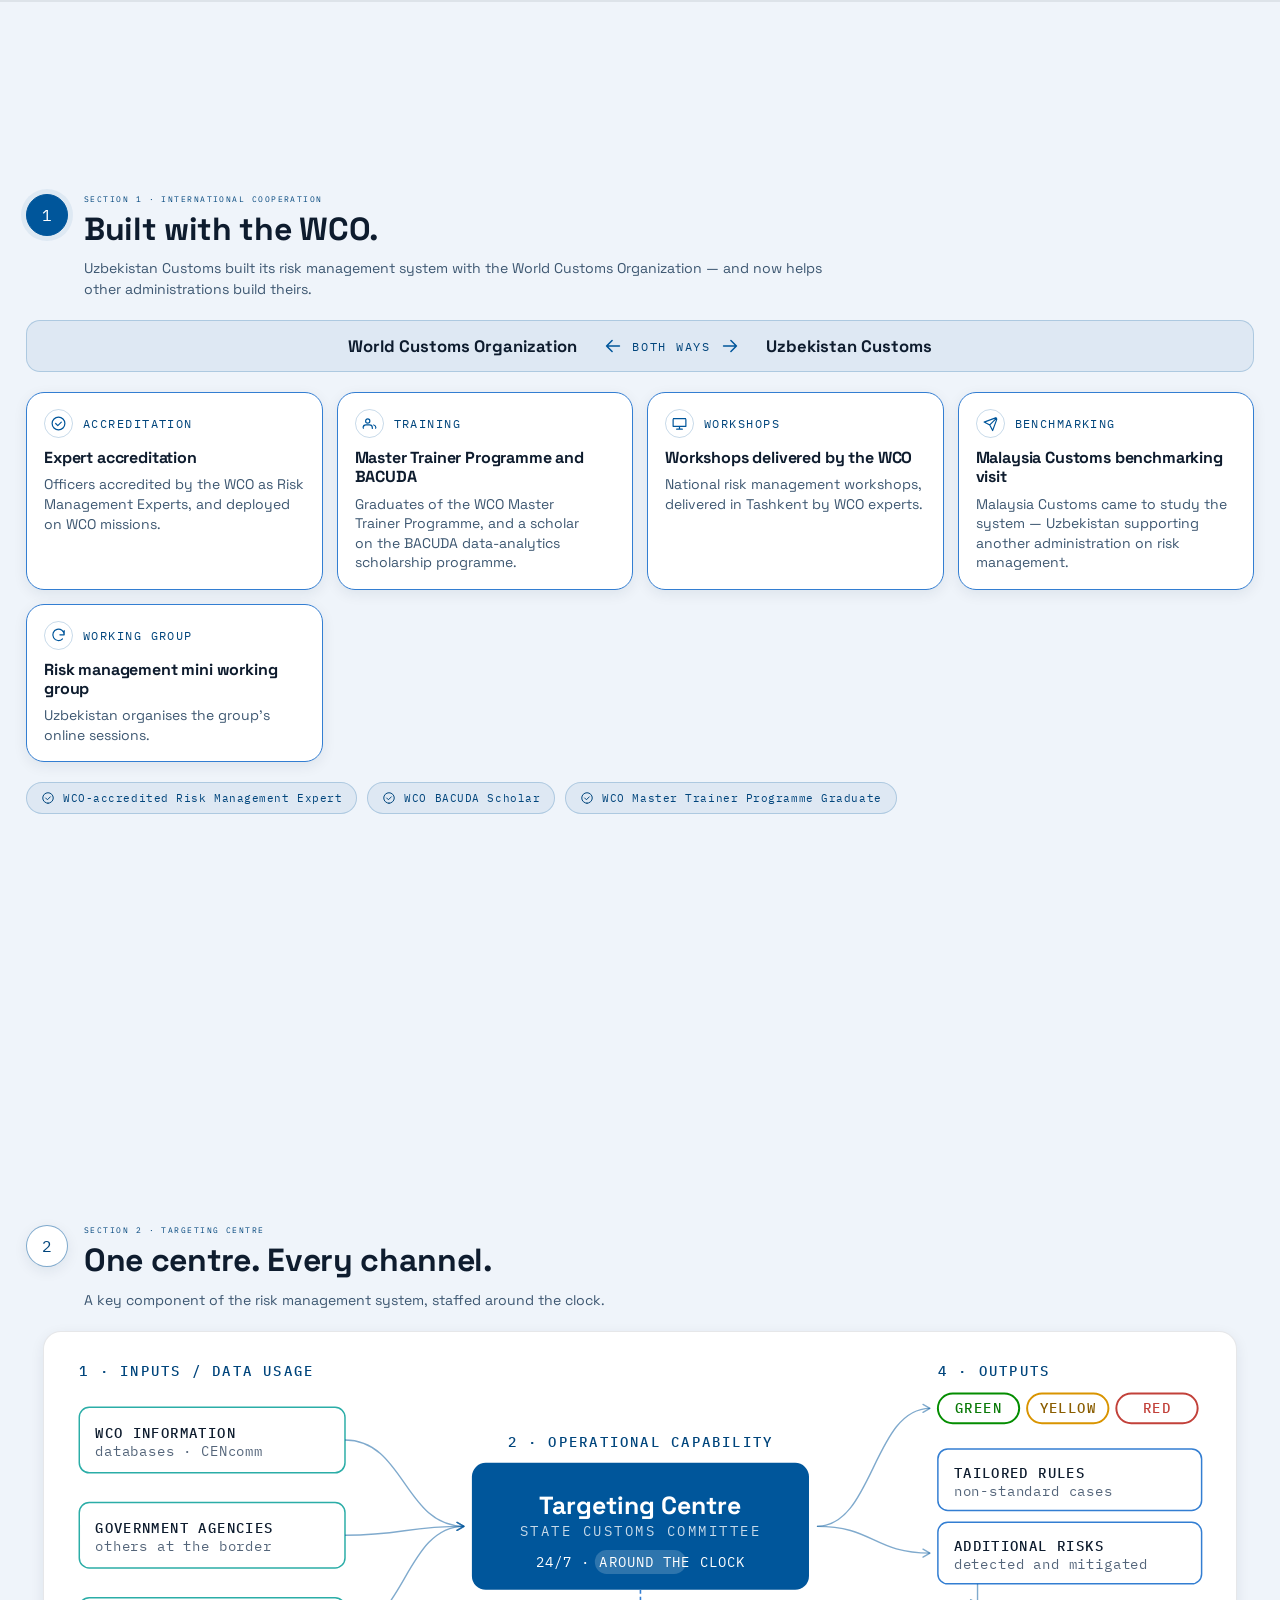
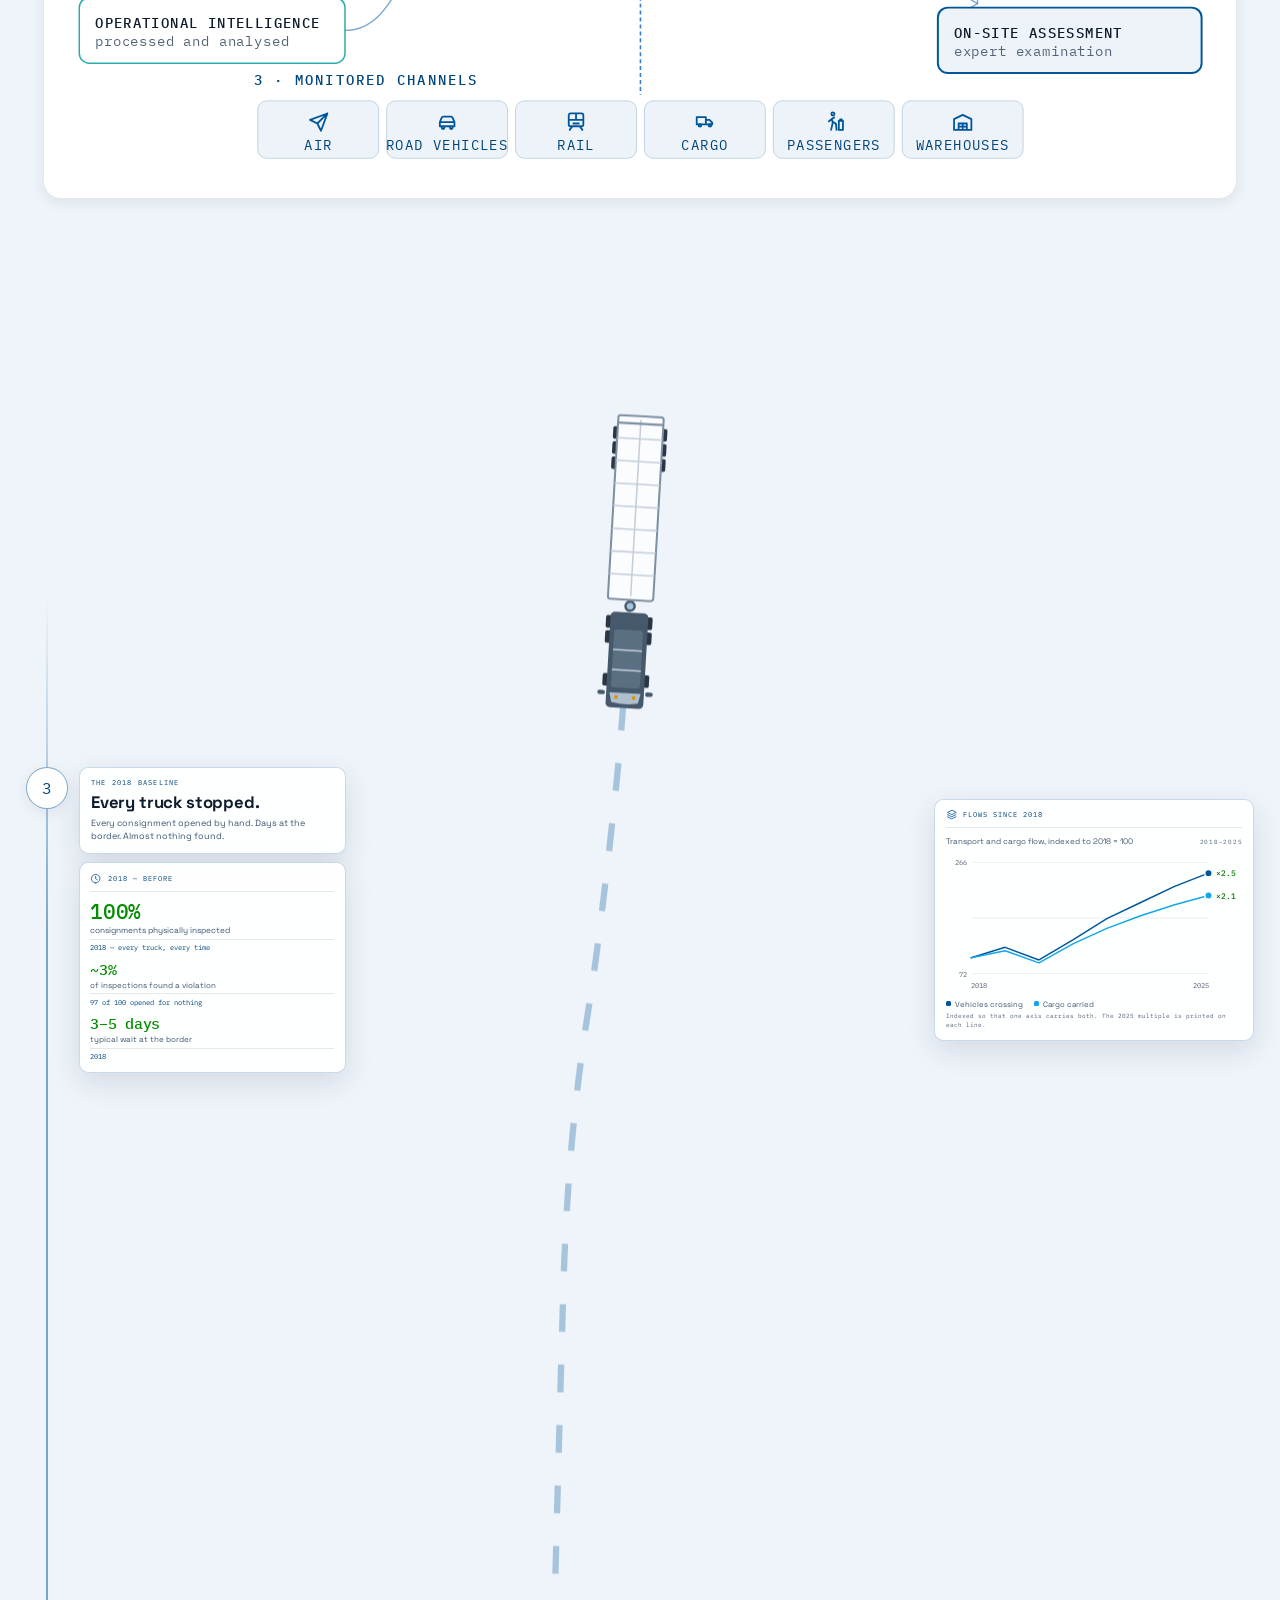
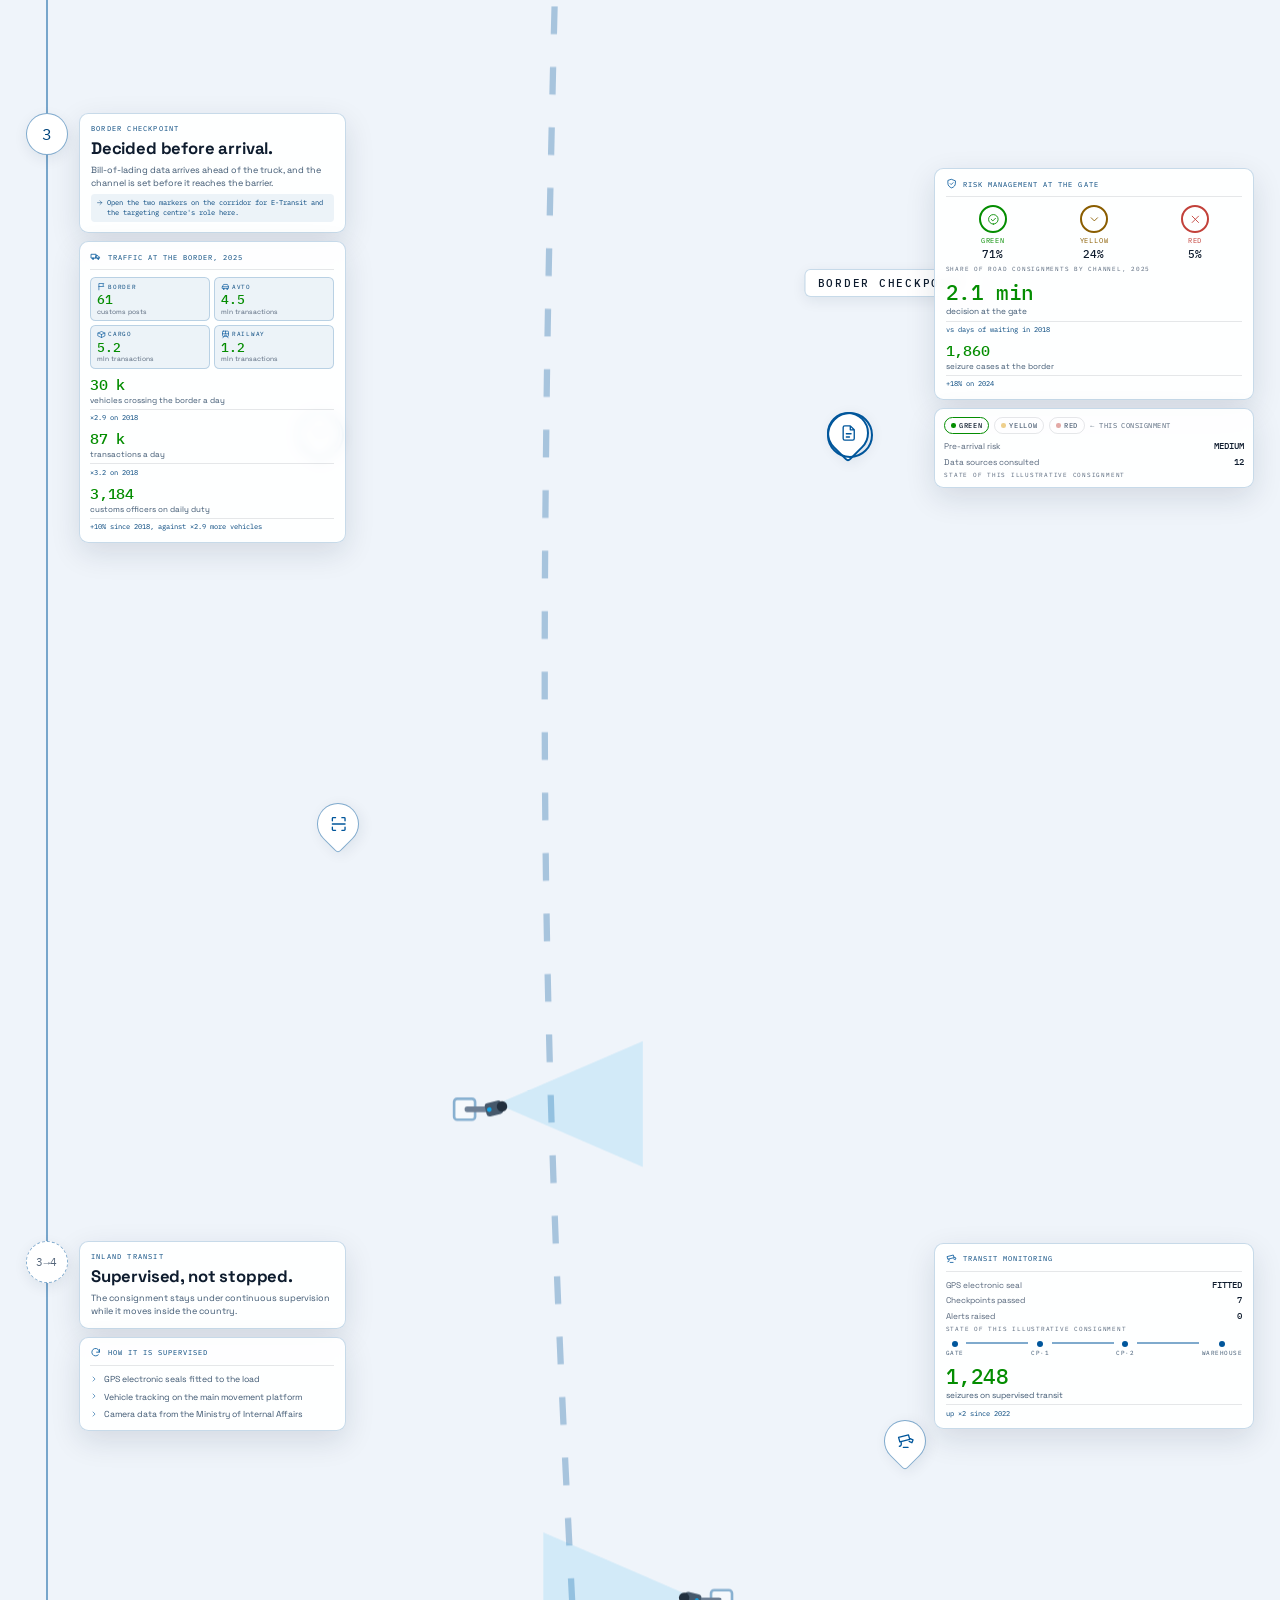
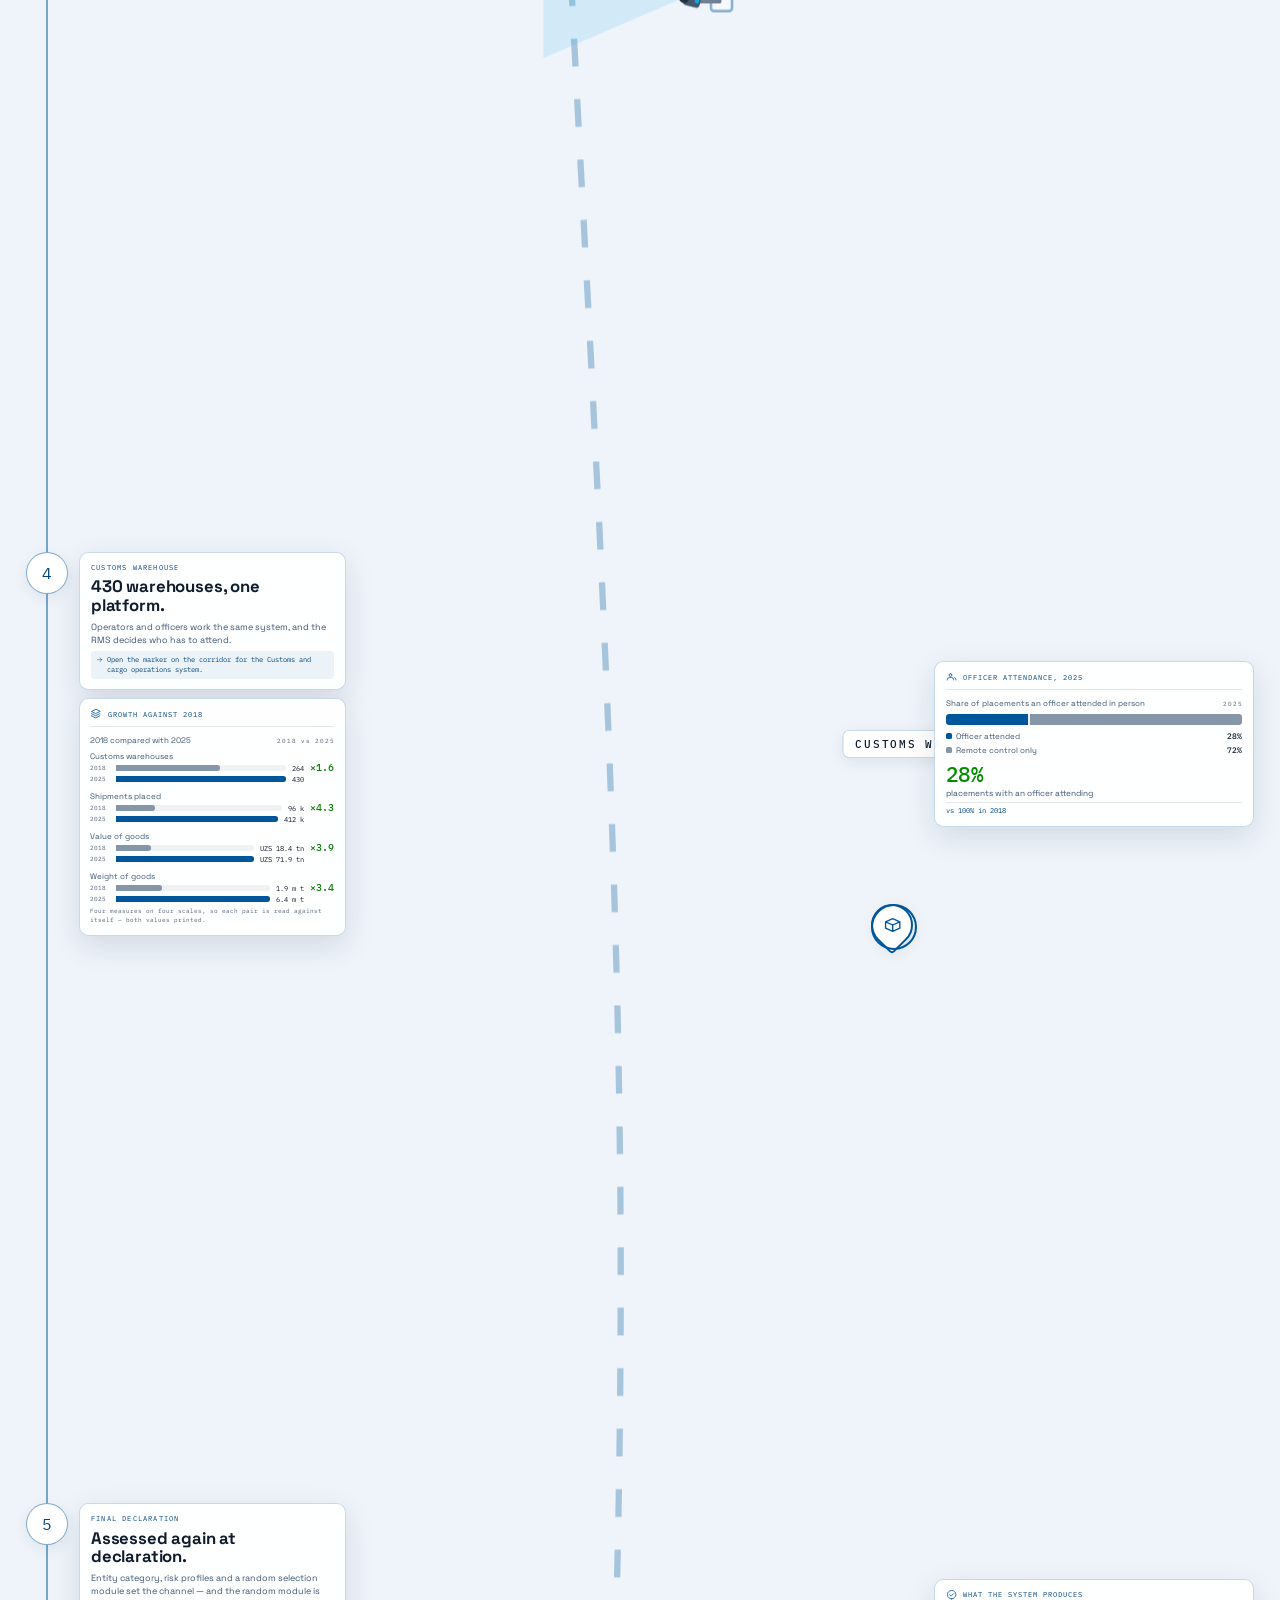
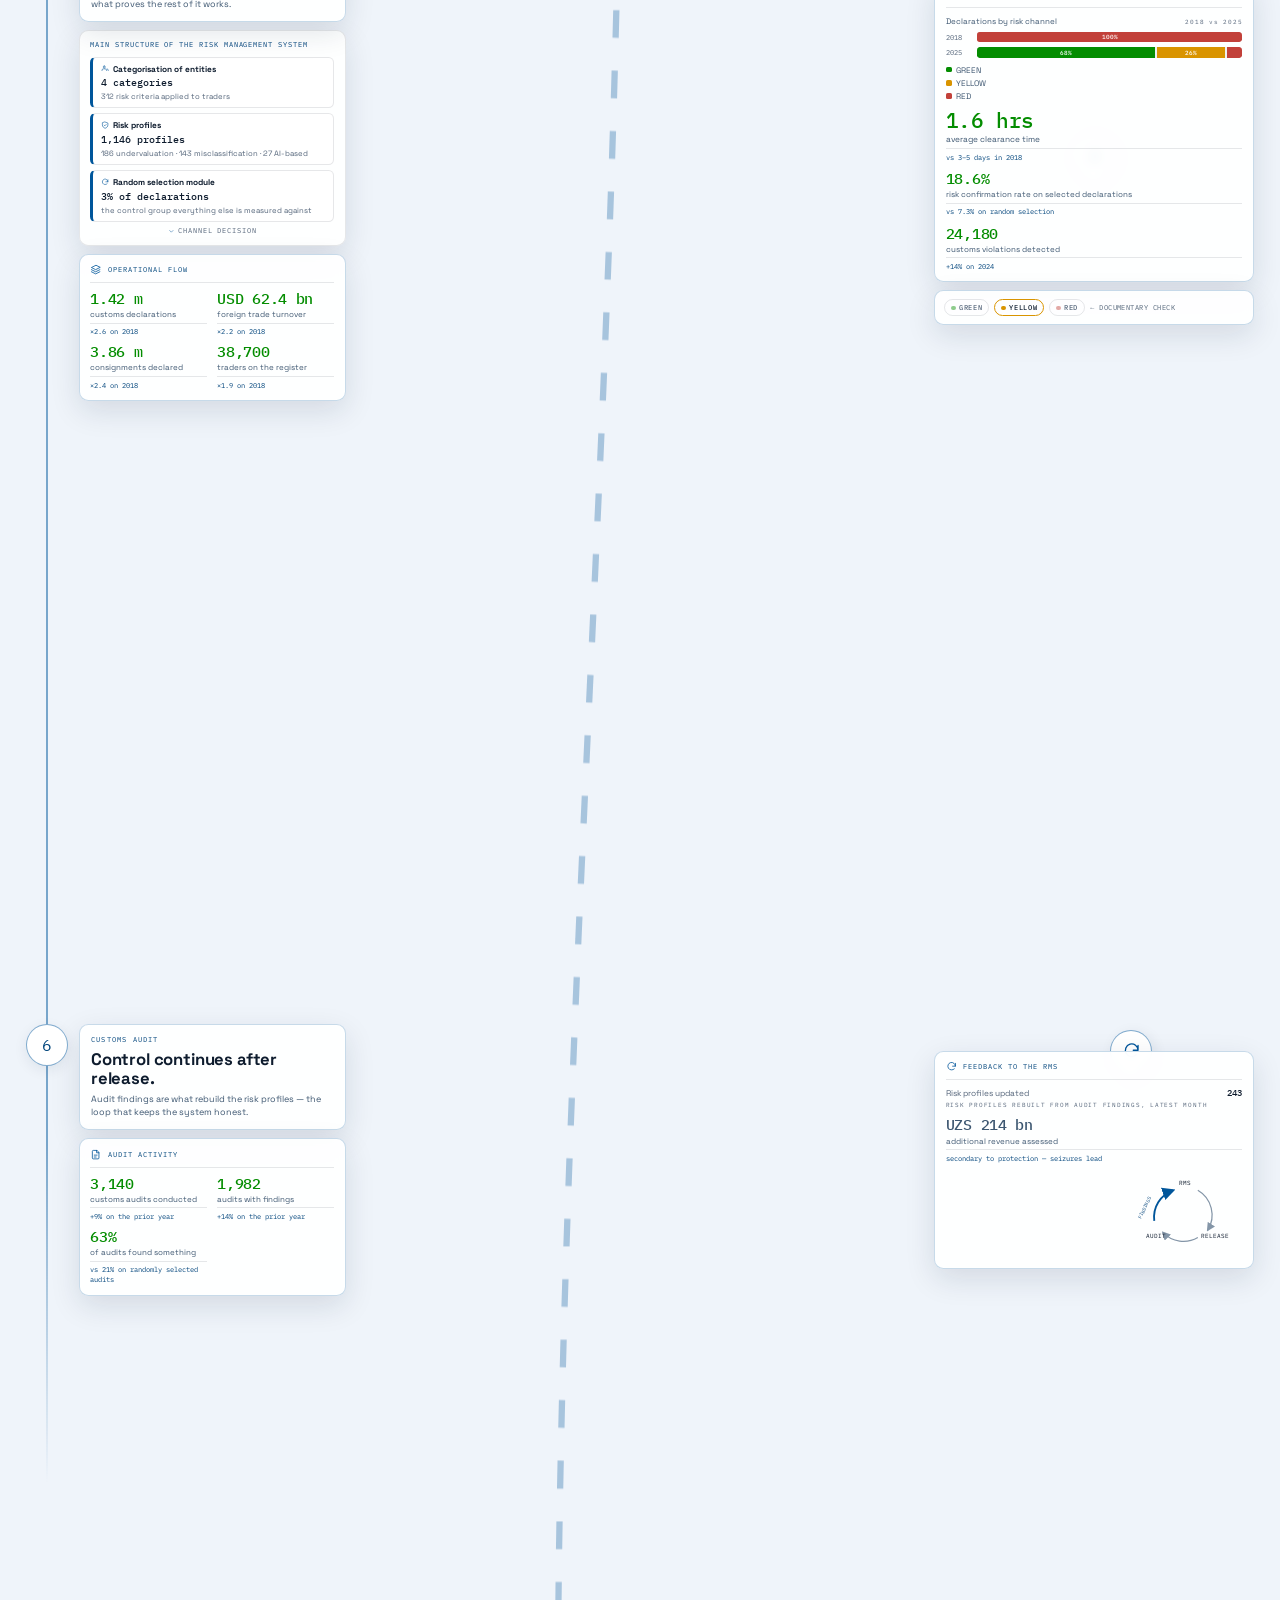
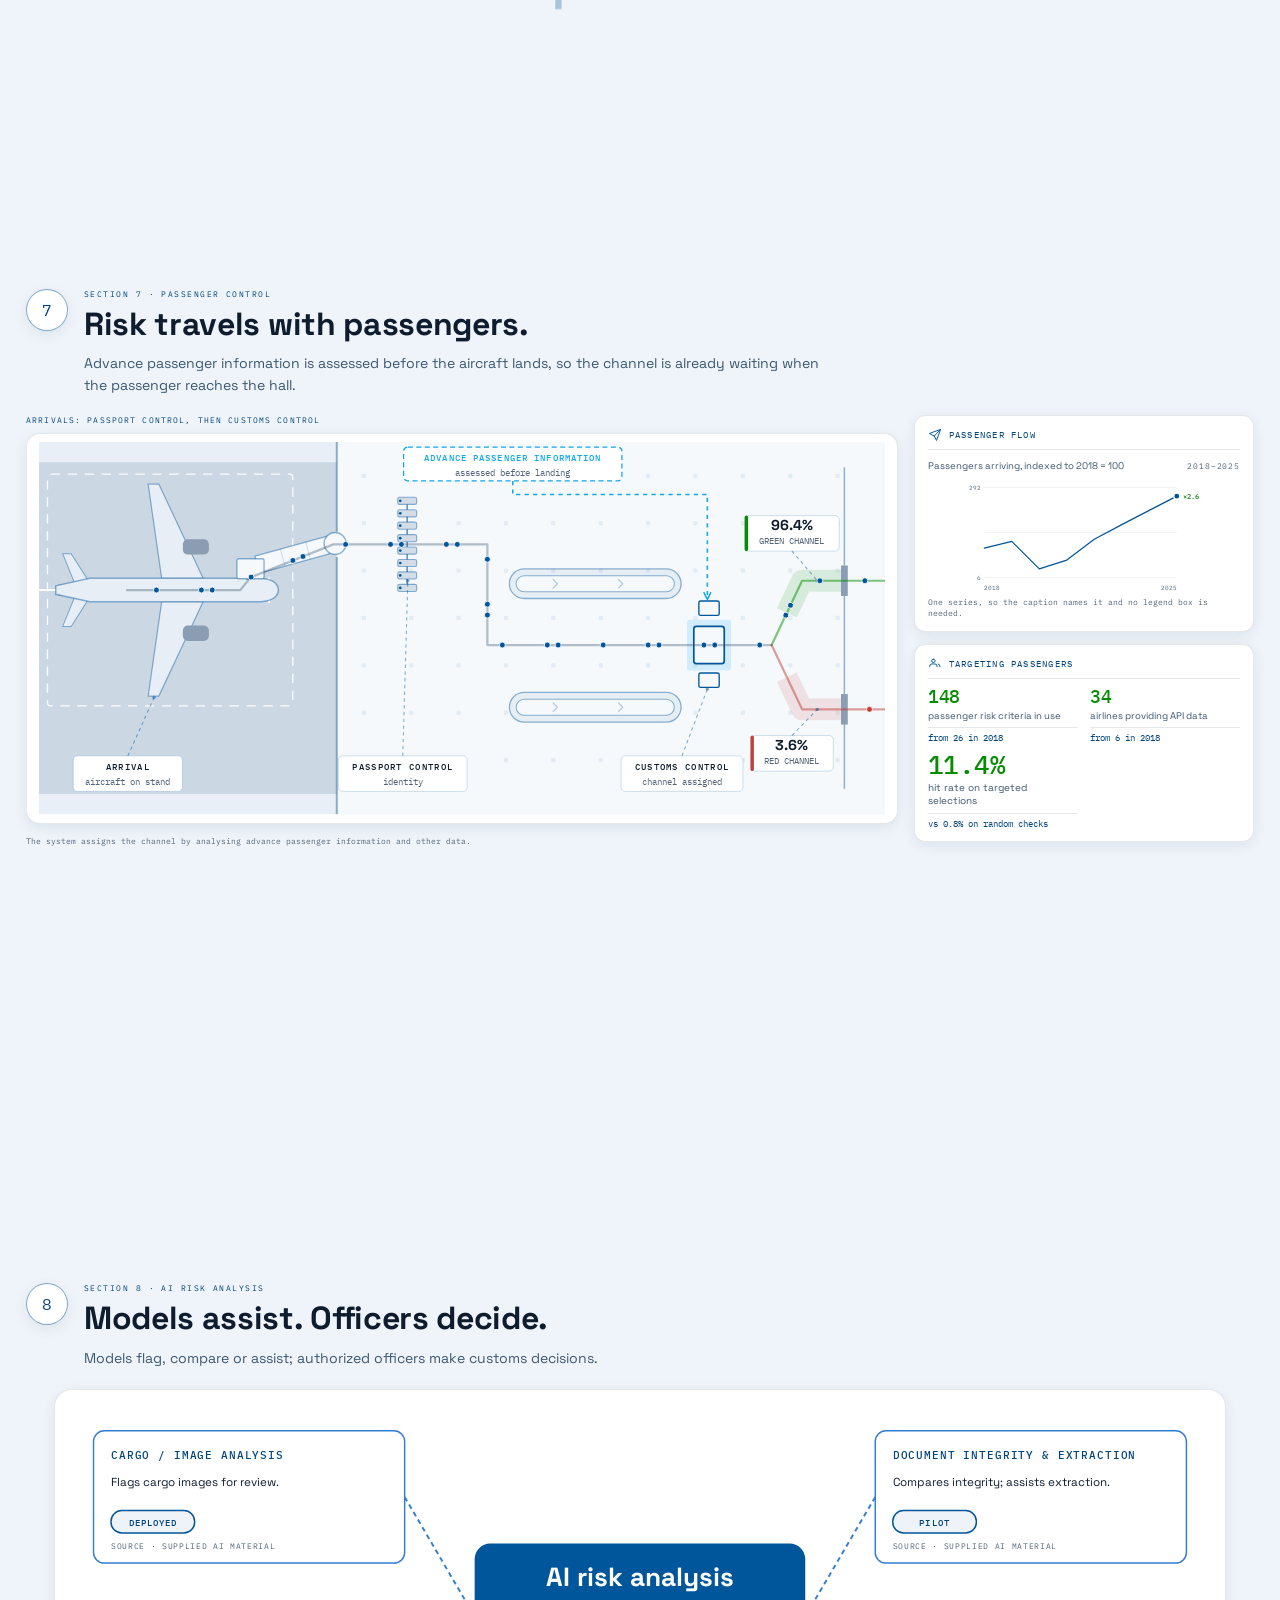
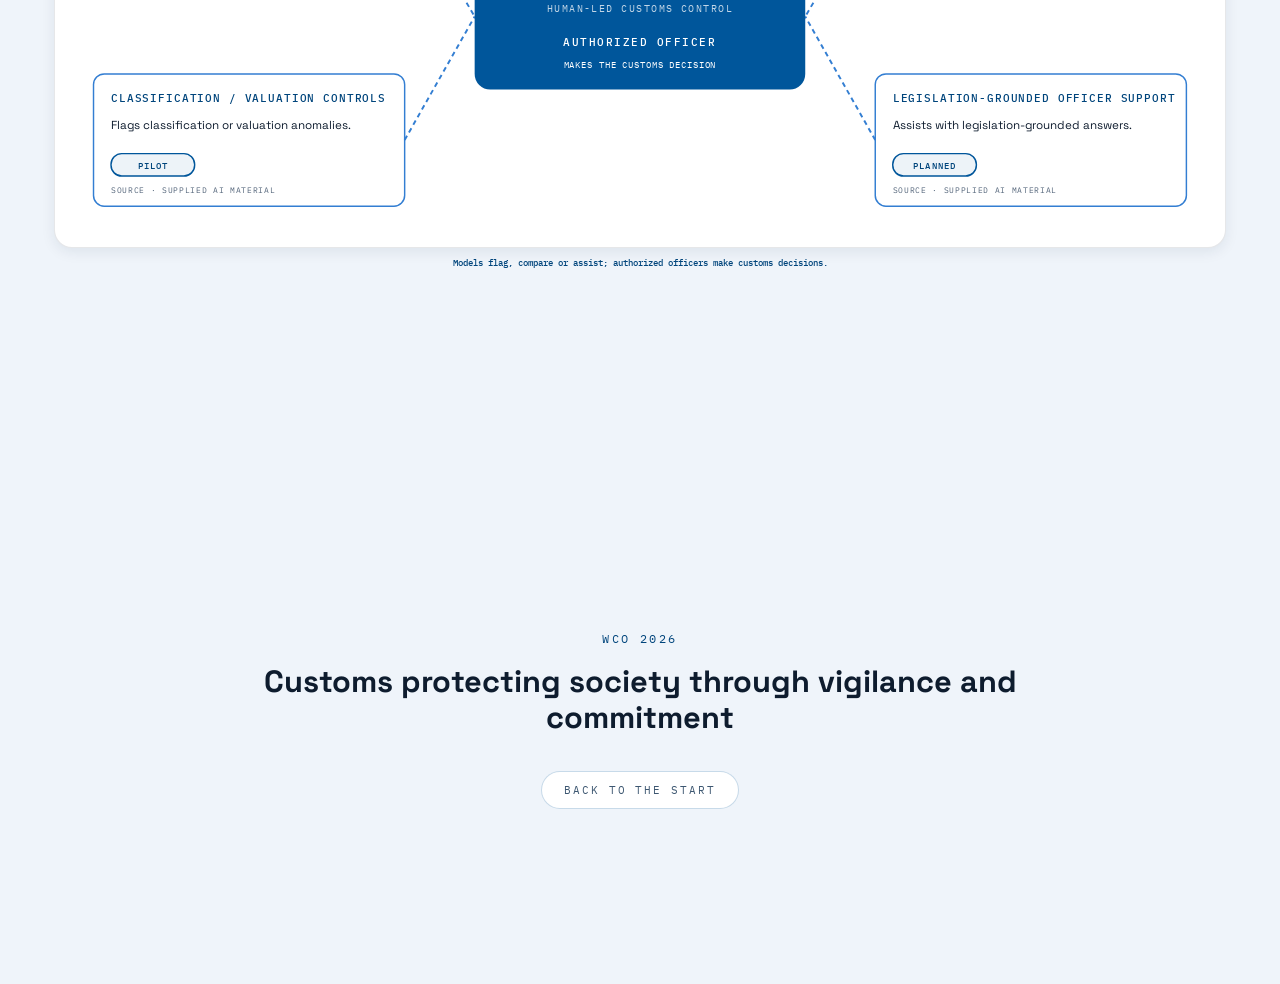
==== commit ad1e9aa7: "Add AI risk analysis beat" ====
--- a/index.html
+++ b/index.html
@@ -11,12 +11,13 @@
 <title>Risk management, end to end · Uzbekistan Customs</title>
 <link rel="icon" href="data:,">
 <link rel="stylesheet" href="styles.css">
-<!-- The three interactive scenes. Scoped to .scene/.tgc/.etx/.cco; they add
+<!-- The four static scenes. Scoped to .scene/.tgc/.etx/.cco/.air; they add
      no rule that any other section can see. -->
 <link rel="stylesheet" href="sections/scene-core.css">
 <link rel="stylesheet" href="sections/targeting.css">
 <link rel="stylesheet" href="sections/etransit.css">
 <link rel="stylesheet" href="sections/cco.css">
+<link rel="stylesheet" href="sections/ai-risk.css">
 </head>
 <body data-beat="cooperation" data-section="1" data-view="journey">
 
@@ -49,7 +50,7 @@
   <div id="rows"><div id="spine" aria-hidden="true"></div></div>
 </main>
 
-<!-- Section 7 is a screen too. -->
+<!-- Sections 7 and 8 are screens too. -->
 <div id="screens-after"></div>
 
 <!-- tail: the closing statement, and the scroll room the last beat needs -->
@@ -69,6 +70,7 @@
 <script src="sections/targeting.js"></script>
 <script src="sections/etransit.js"></script>
 <script src="sections/cco.js"></script>
+<script src="sections/ai-risk.js"></script>
 <script src="app.js"></script>
 </body>
 </html>
--- a/styles.css
+++ b/styles.css
@@ -421,6 +421,9 @@
 .metric-error { border: 2px dashed var(--red); border-radius: 0.67em; padding: 0.67em 0.8em;
   font-family: var(--font-mono); font-size: 0.73em; color: var(--red); letter-spacing: 0.05em;
   margin-top: 0.8em; }
+.data-source { margin-top: 0.6em; padding-top: 0.5em; border-top: 1px solid var(--hair);
+  font-family: var(--font-mono); font-size: 0.6em; line-height: 1.4; color: var(--ink-faint); }
+.chart-awaiting { min-height: 5.2em; display: grid; place-items: center; }
 
 /* awaiting-figure placeholder chip */
 .ph-chip { display: inline-flex; flex-direction: column; gap: 0.2em;
@@ -587,17 +590,19 @@
 .sc-title { font-size: clamp(25px, 2.5vw, 42px); line-height: 1.08; margin-top: 8px; }
 .sc-support { font-size: clamp(14px, 1.1vw, 17px); line-height: 1.5; color: var(--ink-soft);
   margin-top: 12px; text-wrap: pretty; }
+.evidence-line::before { content: "EVIDENCE · "; font-family: var(--font-mono);
+  font-size: 0.82em; font-weight: 500; letter-spacing: 0.1em; color: var(--brand-ink); }
 
 /* section 1 — international cooperation */
-.coop-grid { display: grid; grid-template-columns: repeat(auto-fit, minmax(228px, 1fr)); gap: 14px; }
+.coop-grid { display: grid; grid-template-columns: repeat(4, minmax(0, 1fr)); gap: 14px; }
 .coop-card { background: var(--panel-solid); border: 1.5px solid var(--brand-line);
   border-radius: var(--card-radius); padding: 16px 17px; box-shadow: var(--shadow-soft); }
 .cc-head { display: flex; align-items: center; gap: 10px; }
 .cc-head svg { width: 17px; height: 17px; color: var(--brand); flex: none; }
-.cc-tag { font-family: var(--font-mono); font-size: 9.5px; letter-spacing: 0.16em;
+.cc-tag { font-family: var(--font-mono); font-size: 12px; letter-spacing: 0.12em;
   color: var(--brand-ink); }
 .cc-title { font-size: 16px; margin-top: 10px; line-height: 1.2; }
-.cc-text { font-size: 13px; line-height: 1.45; color: var(--ink-soft); margin-top: 8px;
+.cc-text { font-size: 14px; line-height: 1.4; color: var(--ink-soft); margin-top: 8px;
   text-wrap: pretty; }
 .coop-creds { display: flex; flex-wrap: wrap; gap: 10px; }
 .cred-chip { display: inline-flex; align-items: center; gap: 8px; font-family: var(--font-mono);
@@ -745,8 +750,10 @@
 .cf-link { display: inline-flex; align-items: center; gap: 8px; color: var(--brand); }
 .cf-link svg { width: 22px; height: 22px; }
 .cf-link .cf-a { transform: scaleX(-1); }
-.cf-word { font-family: var(--font-mono); font-size: 9.5px; letter-spacing: 0.16em;
+.cf-word { font-family: var(--font-mono); font-size: 12px; letter-spacing: 0.14em;
   color: var(--brand-ink); }
+
+@media (max-width: 1100px) { .coop-grid { grid-template-columns: repeat(2, minmax(0, 1fr)); } }
 
 /* ---- reveal ---------------------------------------------------------------- */
 .fx { opacity: 0; transform: translateY(18px); }
--- a/sections/scene-core.css
+++ b/sections/scene-core.css
@@ -1,23 +1,22 @@
 /* =========================================================================
-   Scene chrome — the parts every interactive scene shares: the step rail the
-   presenter drives from, the live readout, and the plan's caption chip.
+   What the three pictures share: the frame they are drawn in, and the
+   caption chip they are annotated with.
 
    SCOPING LAW. Every selector in sections/*.css begins with .scene, .tgc,
-   .etx or .cco. Nothing here may reach a surface that is not one of the three
-   scenes, and no custom property is declared at :root — the dark console's
-   palette lives on .tgc and is invisible everywhere else. styles.css is the
-   deck's stylesheet and is not touched.
+   .etx or .cco. Nothing here may reach a surface that is not one of the
+   three pictures, and no custom property is declared at :root. styles.css is
+   the deck's stylesheet and is not touched.
 
-   Everything is sized in em against the font-size the host already set --
-   `clamp(11.5px, .94vw, 15px)` on .screen -- so a scene scales with its
-   surroundings exactly the way .row and .screen content already does.
+   Everything is sized in em against the font-size the host already set —
+   `clamp(11.5px, .94vw, 15px)` on .screen — so a picture scales with its
+   surroundings the way .row and .screen content already does.
    ========================================================================= */
 
-/* ---- a scene inside a modal ------------------------------------------------
-   .modal-body is 780px wide and made for a column of prose. A scene is a
+/* ---- a picture inside a panel ---------------------------------------------
+   .modal-body is 780px wide and made for a column of prose. A picture is a
    drawing, so it takes the room the projector has. The class is added by
-   app.js only when a scene is mounted, so the one modal that is still a card
-   (the targeting centre's role at the border) is untouched. */
+   app.js only when a picture is mounted, so the one marker that is still a
+   card — the targeting centre's role at the border — is untouched. */
 .scene-host { max-width: min(1500px, 95vw) !important; max-height: 93vh;
   padding: clamp(16px, 2vh, 24px) clamp(16px, 2vw, 26px);
   font-size: clamp(11.5px, 0.86vw, 15px); }
@@ -25,44 +24,17 @@
 .scene-host .md-head h2 { font-size: clamp(19px, 1.7vw, 27px); margin-top: 2px; }
 
 .scene { display: flex; flex-direction: column; gap: 0.8em; min-width: 0; }
-.scene:focus { outline: none; }
 
-/* ---- the stage ------------------------------------------------------------
-   Held to its own aspect ratio and to a share of the viewport height, so the
-   scene can never grow past the screenful it is presented in. Nothing inside
-   reflows between steps: the step changes what is lit, never what is laid out,
-   which is what keeps the scroll free of layout shift. */
+/* ---- the drawing ----------------------------------------------------------
+   Held to its own aspect ratio and to a share of the viewport height, so a
+   picture can never grow past the screenful it is presented in. */
 .scene-stage { position: relative; width: 100%; margin-inline: auto;
   border-radius: var(--card-radius); overflow: hidden; }
 .scene-stage > svg { display: block; width: 100%; height: 100%; }
 
-/* ---- the step rail --------------------------------------------------------
-   Real buttons, one per state, so every state is one click or one arrow key
-   away and none of it is behind a hover. Roving tabindex: the toolbar takes
-   one stop in the page's tab order and the arrows move inside it. */
-.scene-rail { display: flex; flex-wrap: wrap; gap: 0.4em; }
-.scene-step { display: inline-flex; align-items: baseline; gap: 0.5em;
-  font-family: var(--font-mono); font-size: 0.72em; letter-spacing: 0.1em;
-  text-transform: uppercase; color: var(--ink-faint);
-  background: var(--panel-solid); border: 1px solid var(--hair);
-  border-radius: 999px; padding: 0.55em 0.95em; cursor: pointer;
-  transition: color 0.2s ease, border-color 0.2s ease, background-color 0.2s ease; }
-.scene-step .ss-n { font-size: 0.85em; color: var(--ink-faint); }
-.scene-step:hover { border-color: var(--stroke-strong); color: var(--ink); }
-.scene-step:focus-visible { outline: 2px solid var(--brand); outline-offset: 2px; }
-.scene-step.is-on { color: #fff; background: var(--brand); border-color: var(--brand); }
-.scene-step.is-on .ss-n { color: rgba(255, 255, 255, 0.72); }
-
-.scene-readout { font-family: var(--font-mono); font-size: 0.7em; letter-spacing: 0.12em;
-  text-transform: uppercase; color: var(--brand-ink); }
-.scene-hint { display: inline-flex; align-items: center; gap: 0.5em;
-  font-family: var(--font-mono); font-size: 0.68em; letter-spacing: 0.1em;
-  text-transform: uppercase; color: var(--ink-faint);
-  border: 1px dashed var(--stroke); border-radius: 999px; padding: 0.4em 0.85em; }
-
 /* ---- the caption chip on a leader ----------------------------------------
    The same device the corridor and the arrivals hall already caption with, so
-   an annotation inside a scene reads as a label on a drawing. */
+   an annotation inside a picture reads as a label on a drawing. */
 .sc-chip-box { fill: var(--panel-solid); stroke: var(--stroke); stroke-width: 1; }
 .sc-chip-t { fill: var(--ink); font-family: var(--font-mono); font-size: 10px;
   font-weight: 500; letter-spacing: 0.1em; }
@@ -70,12 +42,3 @@
   letter-spacing: 0.06em; }
 .sc-leader { stroke: var(--stroke-strong); stroke-width: 1; fill: none; stroke-dasharray: 3 2; }
 .sc-leader-dot { fill: var(--brand); }
-
-/* ---- reduced motion -------------------------------------------------------
-   The step machine is interaction, not motion, so it survives untouched: every
-   state is still reachable, and render(n) still writes the complete frame. All
-   that stops is the travel between frames. */
-@media (prefers-reduced-motion: reduce) {
-  .scene *, .scene *::before, .scene *::after { transition: none !important; }
-  .scene-step { transition: none; }
-}
--- a/sections/targeting.css
+++ b/sections/targeting.css
@@ -1,177 +1,55 @@
 /* =========================================================================
-   Section 2 — the targeting console.
+   Section 2 — the targeting centre, as one picture.
 
-   The one dark surface in a deck that is otherwise a drawing on paper, and
-   the reason is the subject: a control room is a lit screen in a room with
-   the lights down, and saying so in the palette costs one line of argument
-   that eight white cards could not make. It is contained — the section
-   header above it stays on the page's own ground, every token below is
-   declared on .tgc and nowhere else, and no rule here can reach a surface
-   that is not this console.
+   Set in the deck's own light palette, because a plan is a drawing on paper
+   and this is the same document as the corridor beside it. Every rule is
+   scoped to .tgc; nothing here can reach another section.
+   ========================================================================= */
+.tgc { display: flex; flex-direction: column; gap: 0.7em; }
 
-   The channel colours are declared here too. --green, --yellow and --red in
-   styles.css are authored against white and do not clear on navy; these are
-   their light-on-dark partners and they exist only inside .tgc.
-   ========================================================================= */
-.tgc {
-  --tg-bg: #0c2038;              /* --navy, taken down to a screen           */
-  --tg-panel: #14304f;
-  --tg-ink: #eaf2fb;
-  --tg-dim: #a8bed6;             /* 6.9:1 on --tg-panel                      */
-  --tg-line: rgba(234, 242, 251, 0.16);
-  --tg-live: #56c2f5;            /* --brand-sky, lifted for a dark ground    */
-  --tg-green: #4ade80;
-  --tg-yellow: #f0b429;
-  --tg-red: #f2736b;
-  display: flex; flex-direction: column; gap: 0.7em;
-}
+/* Bounded by height as well as width, so section 2 cannot outgrow the
+   screenful it is presented in at any window the deck is shown at. */
+.tgc-stage { width: min(100%, calc(52vh * 1200 / 470)); aspect-ratio: 1200 / 470;
+  border: 1px solid var(--hair); background: var(--panel-solid);
+  box-shadow: var(--shadow-soft); }
 
-/* ---- which channel ---------------------------------------------------- */
-.tgc-modes { display: flex; flex-wrap: wrap; gap: 0.4em; }
-.tgc-mode { display: inline-flex; align-items: center; gap: 0.5em;
-  font-family: var(--font-mono); font-size: 0.72em; letter-spacing: 0.1em;
-  text-transform: uppercase; color: var(--ink-soft);
-  background: var(--panel-solid); border: 1px solid var(--stroke);
-  border-radius: 999px; padding: 0.5em 0.9em; cursor: pointer;
-  transition: color 0.2s ease, background-color 0.2s ease, border-color 0.2s ease; }
-.tgc-mode svg { width: 1.15em; height: 1.15em; flex: none; color: var(--brand); }
-.tgc-mode:hover { border-color: var(--brand-line); color: var(--ink); }
-.tgc-mode:focus-visible { outline: 2px solid var(--brand); outline-offset: 2px; }
-.tgc-mode.is-on { color: #fff; background: var(--brand); border-color: var(--brand); }
-.tgc-mode.is-on svg { color: #fff; }
+.tgc-cap { fill: var(--brand-ink); font-family: var(--font-mono); font-size: 14px;
+  font-weight: 500; letter-spacing: 0.16em; }
+.tgc-t { fill: var(--ink); font-family: var(--font-mono); font-size: 14px;
+  font-weight: 500; letter-spacing: 0.1em; }
+.tgc-s { fill: var(--ink-faint); font-family: var(--font-mono); font-size: 14px;
+  letter-spacing: 0.06em; }
 
-/* ---- the console -------------------------------------------------------
-   Held to its own aspect and to a share of the viewport height, so section 2
-   cannot outgrow the screenful it is presented in at any window the deck is
-   shown at. Nothing inside reflows between steps. */
-.tgc-stage { width: min(100%, calc(48vh * 1440 / 640)); aspect-ratio: 1440 / 640;
-  border-radius: var(--card-radius); box-shadow: var(--shadow); }
-.tgc-foot { display: flex; flex-wrap: wrap; align-items: center; gap: 0.8em; }
+/* ---- the centre ---------------------------------------------------------- */
+.tgc-hub rect { fill: var(--brand); }
+.tgc-hubt { fill: #fff; font-size: 25px; font-weight: 700; font-family: var(--font-display); }
+.tgc-hubs { fill: rgba(255, 255, 255, 0.78); font-family: var(--font-mono); font-size: 14px;
+  letter-spacing: 0.18em; }
+/* 24/7 is a state, not a sentence: it sits on the centre itself */
+.tgc-open rect { fill: rgba(255, 255, 255, 0.18); }
+.tgc-opent { fill: #fff; font-family: var(--font-mono); font-size: 14px; letter-spacing: 0.08em; }
 
-.tgc-bg { fill: var(--tg-bg); }
-.tgc-rule { stroke: var(--tg-line); stroke-width: 1; }
-.tgc-name { fill: var(--tg-ink); font-family: var(--font-mono); font-size: 15px;
-  font-weight: 500; letter-spacing: 0.2em; }
-.tgc-sub { fill: var(--tg-dim); font-family: var(--font-mono); font-size: 9px;
-  letter-spacing: 0.16em; }
-.tgc-cap { fill: var(--tg-dim); font-family: var(--font-mono); font-size: 9.5px;
-  letter-spacing: 0.16em; }
-.tgc-keychip rect { fill: rgba(86, 194, 245, 0.12); stroke: rgba(86, 194, 245, 0.4); stroke-width: 1; }
-.tgc-keytext { fill: var(--tg-live); font-family: var(--font-mono); font-size: 9.5px;
-  letter-spacing: 0.14em; }
-.tgc-clock { fill: var(--tg-live); font-family: var(--font-mono); font-size: 19px;
-  font-weight: 500; letter-spacing: 0.08em; font-variant-numeric: tabular-nums; }
-.tgc-247 rect { fill: var(--tg-live); }
-.tgc-247t { fill: #06243a; font-family: var(--font-mono); font-size: 12px;
-  font-weight: 500; letter-spacing: 0.08em; }
+/* ---- the six channels it watches at once -------------------------------- */
+.tgc-drop { stroke: var(--brand-line); stroke-width: 1.6; fill: none; stroke-dasharray: 4 3; }
+.tgc-mode rect { fill: var(--brand-wash); stroke: var(--stroke); stroke-width: 1; }
+.tgc-icon { fill: none; stroke: var(--brand); stroke-width: 1.8;
+  stroke-linecap: round; stroke-linejoin: round; }
+.tgc-modet { fill: var(--brand-ink); font-family: var(--font-mono); font-size: 14px;
+  letter-spacing: 0.1em; }
 
-/* ---- the feeds ---------------------------------------------------------- */
-.tgc-feedbox { fill: var(--tg-panel); stroke: var(--tg-line); stroke-width: 1; }
-.tgc-feedlabel { fill: var(--tg-ink); font-family: var(--font-mono); font-size: 11px;
-  font-weight: 500; letter-spacing: 0.12em; }
-.tgc-feedsub { fill: var(--tg-dim); font-family: var(--font-mono); font-size: 9px;
-  letter-spacing: 0.06em; }
-.tgc-run { fill: none; stroke: var(--tg-line); stroke-width: 1.4; }
-.tgc-spine, .tgc-stub { fill: none; stroke: var(--tg-line); stroke-width: 1.4; }
-.tgc-node { fill: var(--tg-live); opacity: 0.7; }
-.tgc-intake { fill: var(--tg-live); }
-.tgc-packet { fill: var(--tg-live);
-  animation: tgcFeed 5.2s linear infinite; animation-play-state: paused; }
-@keyframes tgcFeed { from { offset-distance: 0%; } to { offset-distance: 100%; } }
+/* ---- what comes in, and what comes out ---------------------------------- */
+.tgc-b rect { fill: var(--panel-solid); stroke: var(--brand-line); stroke-width: 1.5; }
+.tgc-in rect { stroke: var(--cyan); }
+.tgc-hand rect { stroke: var(--brand); stroke-width: 2; fill: var(--brand-wash); }
+.tgc-arrow path { fill: none; stroke: var(--stroke-strong); stroke-width: 1.4; }
+.tgc-arrow .tgc-head { stroke-linecap: round; stroke-linejoin: round; }
+.tgc-ch rect { fill: var(--panel-solid); stroke-width: 2; }
+.tgc-ch.ch-green rect { stroke: var(--green); }
+.tgc-ch.ch-yellow rect { stroke: var(--yellow); }
+.tgc-ch.ch-red rect { stroke: var(--red); }
+.tgc-cht { font-family: var(--font-mono); font-size: 14px; font-weight: 500; letter-spacing: 0.1em; }
+.tgc-ch.ch-green .tgc-cht { fill: var(--green-ink); }
+.tgc-ch.ch-yellow .tgc-cht { fill: var(--yellow-ink); }
+.tgc-ch.ch-red .tgc-cht { fill: var(--red); }
 
-/* ---- the six channels ---------------------------------------------------- */
-.tgc-lane { transition: opacity 0.35s ease; }
-.tgc-laneicon { fill: none; stroke: var(--tg-dim); stroke-width: 2.2;
-  stroke-linecap: round; stroke-linejoin: round; }
-.tgc-lanelabel { fill: var(--tg-dim); font-family: var(--font-mono); font-size: 10px;
-  letter-spacing: 0.14em; }
-.tgc-track { fill: var(--tg-panel); stroke: var(--tg-line); stroke-width: 1; }
-/* An item travels the lane and takes its channel colour as it crosses the
-   scoring bar — 496 units of travel, the bar at 52.4% of it. Both animations
-   carry the same duration and the same delay, so the colour cannot drift off
-   the bar. transform and opacity only: nothing here can shift the layout or
-   cost a frame on scroll. */
-.tgc-item { animation: tgcRun 12s linear infinite; animation-play-state: paused; }
-.tgc-i-base { fill: #33506f; }
-.tgc-i-live { opacity: 0; animation: tgcScore 12s linear infinite;
-  animation-play-state: paused; }
-.tgc-i-live.ch-g, .tgc-bin.ch-g .tgc-bintab, .tgc-bin.ch-g .tgc-mark { fill: var(--tg-green); }
-.tgc-i-live.ch-y, .tgc-bin.ch-y .tgc-bintab, .tgc-bin.ch-y .tgc-mark { fill: var(--tg-yellow); }
-.tgc-i-live.ch-r, .tgc-bin.ch-r .tgc-bintab, .tgc-bin.ch-r .tgc-mark { fill: var(--tg-red); }
-@keyframes tgcRun { from { transform: translateX(0); } to { transform: translateX(496px); } }
-@keyframes tgcScore { 0%, 52.3% { opacity: 0; } 52.4%, 100% { opacity: 1; } }
-/* The lanes run only while section 2 is near the reader — targeting.js sets
-   data-live off the beat's own `is-in` class. Nothing loops behind the speaker
-   while they are three sections away, and the never-empty lane costs nothing
-   when it is not the point. */
-.tgc[data-live="1"] .tgc-item,
-.tgc[data-live="1"] .tgc-i-live,
-.tgc[data-live="1"] .tgc-packet { animation-play-state: running; }
-
-/* ---- the scoring bar, and what comes out of it ------------------------- */
-.tgc-gate rect { fill: var(--tg-live); opacity: 0.55; transition: opacity 0.35s ease; }
-.tgc-fan { transition: opacity 0.35s ease; }
-.tgc-binbox { fill: var(--tg-panel); stroke: var(--tg-line); stroke-width: 1; }
-.tgc-binword { fill: var(--tg-ink); font-family: var(--font-mono); font-size: 12px;
-  font-weight: 500; letter-spacing: 0.16em; }
-.tgc-bin { transition: opacity 0.35s ease; }
-
-/* ---- the flagged consignment, annotated where it happens ---------------- */
-.tgc-flag, .tgc-handoff { opacity: 0; transition: opacity 0.4s ease; pointer-events: none; }
-.tgc-flagring { fill: none; stroke: var(--tg-red); stroke-width: 2; }
-.tgc-chip .sc-chip-box { fill: var(--tg-panel); stroke: var(--tg-red); }
-.tgc-chip .sc-chip-t { fill: var(--tg-ink); }
-.tgc-chip .sc-chip-s { fill: var(--tg-dim); }
-.tgc-leader { stroke: var(--tg-red); }
-.tgc-leader.sc-leader-dot, .sc-leader-dot.tgc-leader { fill: var(--tg-red); }
-.tgc-handrun { fill: none; stroke: var(--tg-red); stroke-width: 1.6; stroke-dasharray: 5 3; }
-.tgc-handbox { fill: var(--tg-panel); stroke: var(--tg-red); stroke-width: 1.4; }
-.tgc-handt { fill: var(--tg-ink); font-family: var(--font-mono); font-size: 12px;
-  font-weight: 500; letter-spacing: 0.14em; }
-.tgc-hands { fill: var(--tg-dim); font-family: var(--font-mono); font-size: 10px;
-  letter-spacing: 0.12em; }
-
-/* ---- the five states ----------------------------------------------------
-   Each is written whole by render(n): a step never depends on the step before
-   it, so the presenter can jump into any one of them and be interrupted out
-   of it again. */
-.tgc-feeds, .tgc-lanes, .tgc-bins { transition: opacity 0.35s ease; }
-.tgc[data-step="1"] .tgc-lanes, .tgc[data-step="1"] .tgc-bins { opacity: 0.22; }
-.tgc[data-step="1"] .tgc-feedbox { stroke: var(--tg-live); }
-.tgc[data-step="2"] .tgc-feeds { opacity: 0.35; }
-.tgc[data-step="2"] .tgc-gate rect { opacity: 1; }
-.tgc[data-step="3"] .tgc-feeds { opacity: 0.25; }
-.tgc[data-step="3"] .tgc-lanes { opacity: 0.3; }
-.tgc[data-step="3"] .tgc-gate rect { opacity: 1; }
-.tgc[data-step="3"] .tgc-flag { opacity: 1; }
-.tgc[data-step="4"] .tgc-feeds { opacity: 0.25; }
-.tgc[data-step="4"] .tgc-lanes { opacity: 0.3; }
-.tgc[data-step="4"] .tgc-bins .tgc-bin:not(.ch-r) { opacity: 0.3; }
-.tgc[data-step="4"] .tgc-flag, .tgc[data-step="4"] .tgc-handoff { opacity: 1; }
-
-/* ---- and the channel filter, orthogonal to the step -------------------- */
-.tgc[data-mode="m0"] .tgc-lane:not([data-mode="m0"]),
-.tgc[data-mode="m1"] .tgc-lane:not([data-mode="m1"]),
-.tgc[data-mode="m2"] .tgc-lane:not([data-mode="m2"]),
-.tgc[data-mode="m3"] .tgc-lane:not([data-mode="m3"]),
-.tgc[data-mode="m4"] .tgc-lane:not([data-mode="m4"]),
-.tgc[data-mode="m5"] .tgc-lane:not([data-mode="m5"]) { opacity: 0.14; }
-
-/* ---- narrow ------------------------------------------------------------
-   The deck already stacks at 1200. The console keeps its drawing and simply
-   takes the full width it is given. */
-@media (max-width: 1199px) {
-  .tgc-stage { width: 100%; }
-}
-
-/* ---- reduced motion ----------------------------------------------------
-   The lanes stop travelling. They do not empty: every item keeps the static
-   position its delay put it at, spread along its lane, and every item past
-   the bar keeps its channel colour — so the console still says "six channels,
-   never empty, everything scored" without a pixel moving. Every step and
-   every channel is still reachable, because the steps are buttons. */
-@media (prefers-reduced-motion: reduce) {
-  .tgc-item, .tgc-i-live, .tgc-packet { animation: none; }
-  .tgc-lane, .tgc-bin, .tgc-fan, .tgc-flag, .tgc-handoff,
-  .tgc-feeds, .tgc-lanes, .tgc-bins, .tgc-gate rect { transition: none; }
-}
+@media (max-width: 1199px) { .tgc-stage { width: 100%; } }
--- a/sections/etransit.css
+++ b/sections/etransit.css
@@ -1,130 +1,47 @@
 /* =========================================================================
-   E-Transit — a corridor in plan, and the journey along it.
+   E-Transit — a corridor in plan.
 
-   Drawn in the deck's own --plan-* palette so the modal is visibly the same
+   Drawn in the deck's own --plan-* palette so the panel is visibly the same
    drawing as the road the reader has been scrolling: one carriageway width
-   from end to end, no horizon, no perspective. Only the vehicle moves, and
-   only when the presenter moves it.
+   from end to end, no horizon, no perspective. Nothing moves; a step shows
+   more of the drawing.
    ========================================================================= */
-.etx { display: flex; flex-direction: column; gap: 0.75em; }
+.etx { display: flex; flex-direction: column; gap: 0.7em; }
 
 /* Bounded by height as well as width. A panel in this deck is read whole,
-   from a lectern, without scrolling inside it — so on a short window the
-   drawing gives way before the reading does. */
-.etx-stage { aspect-ratio: 1200 / 380; width: min(100%, calc(41vh * 1200 / 380));
+   from a lectern, without scrolling inside it. */
+.etx-stage { aspect-ratio: 1200 / 420; width: min(100%, calc(46vh * 1200 / 420));
   border: 1px solid var(--hair); box-shadow: var(--shadow-soft); }
 
-/* ---- the plan ----------------------------------------------------------- */
 .etx-ground { fill: var(--plan-ground); }
 .etx-verge { fill: var(--plan-verge); }
 .etx-road { fill: var(--plan-road); }
 .etx-centre { stroke: var(--plan-mark); stroke-width: 2; stroke-dasharray: 16 14; fill: none; }
 .etx-built { fill: var(--plan-built); stroke: var(--plan-built-line); stroke-width: 1.2; }
 .etx-gantry { fill: var(--brand); }
-.etx-cap { fill: var(--brand-ink); font-family: var(--font-mono); font-size: 10px;
+.etx-cap { fill: var(--brand-ink); font-family: var(--font-mono); font-size: 11px;
   font-weight: 500; letter-spacing: 0.16em; }
-.etx-barrier { fill: var(--red); transition: transform 0.6s cubic-bezier(0.22, 0.61, 0.36, 1); }
-
-/* ---- the queue at the crossing ------------------------------------------ */
-.etx-qmark { fill: var(--plan-parked); stroke: var(--plan-shoulder); stroke-width: 1;
-  transition: opacity 0.55s ease; }
-.etx-metertrack { fill: rgba(14, 28, 46, 0.1); }
-.etx-meter { fill: var(--amber); transform-box: fill-box;
-  transition: transform 0.7s cubic-bezier(0.22, 0.61, 0.36, 1); }
-
-/* ---- the lodgement ------------------------------------------------------ */
-.etx-doc { fill: var(--panel-solid); stroke: var(--brand-line); stroke-width: 1.4; }
-.etx-docline { stroke: var(--brand-line); stroke-width: 1.6; fill: none; stroke-linecap: round; }
-.etx-stamp .sc-chip-box { fill: var(--brand-wash); stroke: var(--brand-line); }
-.etx-stamp .sc-chip-t { fill: var(--brand-ink); }
-
-/* ---- the vehicle, and the one held beside it ---------------------------- */
-.etx-truck, .etx-held-truck { transition: transform 0.85s cubic-bezier(0.22, 0.61, 0.36, 1); }
 .etx-trailer { fill: #fbfcfe; stroke: #7d8fa3; stroke-width: 1.4; }
 .etx-cab { fill: #5b6f83; }
-.etx-couple { fill: #46586b; }
-.etx-held-truck .etx-trailer { stroke: var(--red); }
-.etx-green .sc-chip-box { fill: var(--panel-solid); stroke: var(--green); }
+
+/* the centre watches the whole route, so it is drawn over the whole route */
+.etx-obsline { stroke: var(--cyan); stroke-width: 1.4; stroke-dasharray: 5 4; fill: none; }
+.etx-obst { fill: var(--cyan-ink); }
+.etx-tether { stroke: var(--cyan); stroke-width: 1; stroke-dasharray: 3 3; fill: none; opacity: 0.6; }
+
+.etx-blue .sc-chip-box { stroke: var(--brand-line); }
+.etx-green .sc-chip-box { stroke: var(--green); }
 .etx-green .sc-chip-t { fill: var(--green-ink); }
-.etx-red .sc-chip-box { fill: var(--panel-solid); stroke: var(--red); }
-.etx-red .sc-chip-t { fill: var(--red); }
+.etx-amber .sc-chip-box { stroke: var(--amber); fill: var(--amber-wash); }
+.etx-amber .sc-chip-t { fill: var(--amber); }
 
-/* ---- the targeting centre, riding along ---------------------------------- */
-.etx-obsline { stroke: var(--cyan); stroke-width: 1.4; stroke-dasharray: 4 3; fill: none; }
-.etx-eye circle { fill: var(--cyan); }
-.etx-eye { transition: transform 0.85s cubic-bezier(0.22, 0.61, 0.36, 1); }
-.etx-tether { stroke: var(--cyan); stroke-width: 1; stroke-dasharray: 3 3; fill: none; opacity: 0.75; }
+/* ---- one platform, one bar — never several silos ------------------------ */
+.etx-strip { display: flex; flex-wrap: wrap; gap: 2px; border-radius: 0.4em;
+  overflow: hidden; background: var(--stroke); }
+.etx-seg { flex: 1 1 130px; min-width: 0; text-align: center; padding: 0.6em 0.5em;
+  background: var(--brand-wash); font-family: var(--font-mono); font-size: 0.66em;
+  letter-spacing: 0.1em; color: var(--brand-ink); }
 
-/* ---- what is lit at which step -------------------------------------------
-   render(n) writes the whole frame, so a step never depends on the one before
-   it: the presenter can jump into any of the eight and be interrupted out. */
-.etx-lodge, .etx-pay, .etx-decision, .etx-obs, .etx-held {
-  opacity: 0; transition: opacity 0.4s ease; }
-.etx[data-step="1"] .etx-lodge { opacity: 1; }
-.etx[data-step="2"] .etx-lodge { opacity: 0.45; }
-.etx[data-step="3"] .etx-lodge { opacity: 0.45; }
-.etx[data-step="3"] .etx-pay { opacity: 1; }
-.etx[data-step="4"] .etx-decision, .etx[data-step="4"] .etx-held,
-.etx[data-step="5"] .etx-decision, .etx[data-step="5"] .etx-held { opacity: 1; }
-/* The centre is watching from the moment the data arrives, not from the
-   moment the deck gets round to saying so — it is dim from the lodgement and
-   named at its own step. That is what "rides the whole route" means. */
-.etx[data-step="1"] .etx-obs, .etx[data-step="2"] .etx-obs,
-.etx[data-step="3"] .etx-obs, .etx[data-step="4"] .etx-obs,
-.etx[data-step="5"] .etx-obs { opacity: 0.42; }
-.etx[data-step="6"] .etx-obs, .etx[data-step="7"] .etx-obs { opacity: 1; }
-
-/* ---- the one shared platform --------------------------------------------
-   One strip with every agency a segment of it, never several silos, and one
-   event running its length when the lodgement is made. */
-.etx-bar { border: 1px solid var(--stroke); border-radius: var(--radius);
-  background: var(--brand-wash); padding: 0.7em 0.85em; }
-.etx-bar-title { font-family: var(--font-mono); font-size: 0.68em; letter-spacing: 0.16em;
-  color: var(--brand-ink); }
-.etx-strip { position: relative; display: flex; flex-wrap: wrap; gap: 2px; margin-top: 0.55em;
-  border-radius: 0.4em; overflow: hidden; background: var(--stroke); }
-.etx-seg { flex: 1 1 120px; min-width: 0; text-align: center; padding: 0.6em 0.5em;
-  background: var(--panel-solid); font-family: var(--font-mono); font-size: 0.66em;
-  letter-spacing: 0.1em; color: var(--ink-soft);
-  transition: background-color 0.35s ease, color 0.35s ease; }
-.etx-pulse { position: absolute; left: 0; top: 0; bottom: 0; width: 22%;
-  background: linear-gradient(90deg, transparent, rgba(0, 86, 155, 0.22), transparent);
-  opacity: 0; pointer-events: none; }
-.etx[data-step="2"] .etx-seg { background: var(--brand); color: #fff; }
-.etx[data-step="2"] .etx-pulse { opacity: 1; animation: etxSweep 1.1s ease-out 1; }
-@keyframes etxSweep { from { transform: translateX(-100%); } to { transform: translateX(455%); } }
-.etx-bar-note { font-family: var(--font-mono); font-size: 0.64em; letter-spacing: 0.14em;
-  color: var(--ink-faint); margin-top: 0.5em; }
-
-/* ---- how short the trader's side is -------------------------------------- */
-.etx-count { display: flex; flex-wrap: wrap; align-items: center; gap: 0.5em 0.9em; }
-.etx-clab { font-family: var(--font-mono); font-size: 0.68em; letter-spacing: 0.16em;
-  color: var(--brand-ink); }
-.etx-cnum { font-family: var(--font-mono); font-size: 1.8em; font-weight: 500;
-  color: var(--green-ink); line-height: 1; font-variant-numeric: tabular-nums; }
-.etx-cnote { font-family: var(--font-mono); font-size: 0.64em; letter-spacing: 0.14em;
-  color: var(--ink-faint); }
-.etx-autos { display: flex; flex-wrap: wrap; gap: 0.3em; margin-left: auto; }
-.etx-auto { font-family: var(--font-mono); font-size: 0.6em; letter-spacing: 0.1em;
-  color: var(--ink-faint); border: 1px solid var(--hair); border-radius: 999px;
-  padding: 0.35em 0.7em; transition: color 0.3s ease, border-color 0.3s ease; }
-.etx-auto.is-on { color: var(--cyan-ink); border-color: var(--cyan); }
-
-.etx-foot { display: flex; flex-wrap: wrap; align-items: center;
-  justify-content: space-between; gap: 0.6em; }
+.etx-foot { display: flex; flex-wrap: wrap; align-items: center; gap: 0.9em; }
 .etx-metric { margin-top: 0; padding-top: 0; border-top: 0; }
 .etx-metric .metric-value { font-size: 1.5em; }
-
-@media (max-width: 900px) {
-  .etx-autos { margin-left: 0; }
-}
-
-/* ---- reduced motion ------------------------------------------------------
-   Nothing here loops, so there is nothing to switch off but the travel: every
-   step still writes its whole frame, and every step is still a button. */
-@media (prefers-reduced-motion: reduce) {
-  .etx-truck, .etx-held-truck, .etx-eye, .etx-meter, .etx-barrier,
-  .etx-qmark, .etx-seg, .etx-auto, .etx-lodge, .etx-pay, .etx-decision, .etx-obs, .etx-held {
-    transition: none; }
-  .etx-pulse { animation: none; opacity: 0; }
-}
--- a/sections/cco.css
+++ b/sections/cco.css
@@ -1,136 +1,60 @@
 /* =========================================================================
-   Customs and cargo operations.
+   Customs and cargo operations — one picture.
 
-   Three tableaux stacked in one stage and swapped by opacity, so the step
-   changes what is on screen and never what size anything is: the box is
-   measured once and does not move again. The map is a drawing and is set in
-   the deck's --plan-* palette; the three panes are software and are set in
-   the deck's panel palette, because that is what they are.
+   Set in the deck's own light palette; the warehouse marks reuse the page's
+   own warehouse icon rather than a second drawing of one. Nothing moves; a
+   step shows more of the drawing.
    ========================================================================= */
-.cco { display: flex; flex-direction: column; gap: 0.75em; }
+.cco { display: flex; flex-direction: column; gap: 0.7em; }
 
 /* Bounded by height as well as width, for the same reason the corridor is:
    a panel in this deck is read whole, without scrolling inside it. */
-.cco-stage { aspect-ratio: 1200 / 520; width: min(100%, calc(58vh * 1200 / 520));
-  background: var(--panel-solid);
-  border: 1px solid var(--hair); box-shadow: var(--shadow-soft); }
-.cco-t { position: absolute; inset: 0; opacity: 0; pointer-events: none;
-  transition: opacity 0.4s ease; display: flex; flex-direction: column; }
-.cco-t > svg { width: 100%; height: 100%; display: block; }
-.cco[data-step="0"] .cco-map, .cco[data-step="1"] .cco-map { opacity: 1; pointer-events: auto; }
-.cco[data-step="2"] .cco-work, .cco[data-step="3"] .cco-work,
-.cco[data-step="4"] .cco-work, .cco[data-step="5"] .cco-work,
-.cco[data-step="6"] .cco-work { opacity: 1; pointer-events: auto; }
-.cco[data-step="7"] .cco-gains { opacity: 1; pointer-events: auto; }
+.cco-stage { aspect-ratio: 1200 / 480; width: min(100%, calc(52vh * 1200 / 480));
+  background: var(--panel-solid); border: 1px solid var(--hair);
+  box-shadow: var(--shadow-soft); }
 
-/* ---- 430 warehouses, and then one platform ----------------------------- */
-.cco-country { fill: var(--plan-city); stroke: var(--brand-line); stroke-width: 1.4;
-  stroke-linejoin: round; }
-.cco-cap, .cco-cap2 { fill: var(--brand-ink); font-family: var(--font-mono); font-size: 11px;
+.cco-cap { fill: var(--brand-ink); font-family: var(--font-mono); font-size: 11px;
   font-weight: 500; letter-spacing: 0.16em; }
-.cco-dot { fill: var(--brand); transition: transform 0.85s cubic-bezier(0.22, 0.61, 0.36, 1); }
-.cco-dots { transition: transform 0.85s cubic-bezier(0.22, 0.61, 0.36, 1), opacity 0.6s ease; }
-.cco[data-step="1"] .cco-dots { transform: translate(var(--dx, 0), var(--dy, 0)); opacity: 0.28; }
-.cco-slab { opacity: 0; transition: opacity 0.5s ease 0.25s; }
-.cco[data-step="1"] .cco-slab { opacity: 1; }
+.cco-t { fill: var(--ink); font-family: var(--font-mono); font-size: 12px;
+  font-weight: 500; letter-spacing: 0.1em; }
+.cco-s { fill: var(--ink-faint); font-family: var(--font-mono); font-size: 10px;
+  letter-spacing: 0.06em; }
+
+/* ---- many warehouses, one platform -------------------------------------- */
+.cco-wh { fill: none; stroke: var(--brand); stroke-width: 1.7;
+  stroke-linecap: round; stroke-linejoin: round; opacity: 0.8; }
+.cco-big { fill: var(--green-ink); font-family: var(--font-mono); font-size: 30px;
+  font-weight: 500; font-variant-numeric: tabular-nums; }
 .cco-slab rect { fill: var(--brand); }
-.cco-count { fill: #fff; font-family: var(--font-mono); font-size: 58px; font-weight: 500;
-  font-variant-numeric: tabular-nums; }
-.cco-slabsub { fill: rgba(255, 255, 255, 0.88); font-family: var(--font-mono); font-size: 11px;
-  letter-spacing: 0.18em; }
-.cco-slabtag { fill: rgba(255, 255, 255, 0.7); font-family: var(--font-mono); font-size: 9.5px;
-  letter-spacing: 0.18em; }
+.cco-slabt { fill: #fff; font-family: var(--font-mono); font-size: 13px;
+  font-weight: 500; letter-spacing: 0.14em; }
 
-/* ---- three parties, one record ------------------------------------------
-   The whole argument of this section is that these three panes cannot
-   disagree, so they are drawn identically and updated in the same frame. */
-.cco-work { padding: clamp(10px, 1.6%, 20px); gap: 0.6em; }
-.cco-panes { flex: 1 1 auto; display: grid; grid-template-columns: repeat(3, 1fr);
-  gap: 0.6em; min-height: 0; }
-.cco-pane { display: flex; flex-direction: column; gap: 0.35em; min-width: 0;
-  border: 1.5px solid var(--brand-line); border-radius: var(--card-radius);
-  background: var(--panel-solid); padding: 0.7em 0.8em; box-shadow: var(--shadow-soft); }
-.cco-pane-head { display: flex; flex-wrap: wrap; align-items: baseline; gap: 0.4em 0.6em; }
-.cco-party { font-family: var(--font-mono); font-size: 0.72em; font-weight: 500;
-  letter-spacing: 0.12em; color: var(--brand-ink); }
-.cco-badge { font-family: var(--font-mono); font-size: 0.58em; letter-spacing: 0.1em;
-  color: var(--cyan-ink); border: 1px solid var(--cyan); border-radius: 999px;
-  padding: 0.2em 0.55em; }
-.cco-rec-title { font-family: var(--font-mono); font-size: 0.6em; letter-spacing: 0.14em;
-  color: var(--ink-faint); margin-top: 0.15em; }
-.cco-row { display: flex; align-items: baseline; gap: 0.6em; padding: 0.3em 0.45em;
-  border-radius: 0.35em; border-bottom: 1px solid var(--hair); }
-.cco-k { font-family: var(--font-mono); font-size: 0.62em; letter-spacing: 0.1em;
-  color: var(--ink-faint); }
-.cco-v { margin-left: auto; font-family: var(--font-mono); font-size: 0.78em;
-  font-weight: 500; color: var(--ink); }
-.cco-row.is-hit { animation: ccoHit 1s ease-out 1; }
-@keyframes ccoHit { 0% { background: rgba(0, 86, 155, 0.22); } 100% { background: transparent; } }
-.cco-chint { font-family: var(--font-mono); font-size: 0.58em; letter-spacing: 0.14em;
-  color: var(--brand-ink); margin-top: 0.35em; }
-.cco-ctrls { display: flex; flex-wrap: wrap; gap: 0.3em; }
-.cco-btn { font-family: var(--font-mono); font-size: 0.6em; letter-spacing: 0.1em;
-  color: var(--brand-ink); background: var(--brand-wash); border: 1px solid var(--stroke);
-  border-radius: 999px; padding: 0.4em 0.75em; cursor: pointer;
-  transition: background-color 0.2s ease, color 0.2s ease; }
-.cco-btn:hover { background: var(--brand); color: #fff; }
-.cco-btn:focus-visible { outline: 2px solid var(--brand); outline-offset: 2px; }
-.cco-note { margin-top: auto; font-family: var(--font-mono); font-size: 0.55em;
-  letter-spacing: 0.08em; color: var(--ink-faint); }
-.cco-same { text-align: center; font-family: var(--font-mono); font-size: 0.66em;
-  letter-spacing: 0.18em; color: var(--brand-ink); }
+/* ---- three parties, one record ------------------------------------------ */
+.cco-b rect { fill: var(--panel-solid); stroke: var(--brand-line); stroke-width: 1.5; }
+.cco-rec rect { stroke: var(--brand); stroke-width: 2; fill: var(--brand-wash); }
+.cco-party rect { stroke: var(--cyan); }
+.cco-arrow path { fill: none; stroke: var(--stroke-strong); stroke-width: 1.4; }
+.cco-arrow.cco-back path { stroke: var(--cyan); stroke-dasharray: 4 3; }
+.cco-arrow .cco-head { stroke-linecap: round; stroke-linejoin: round; stroke-dasharray: none; }
 
-/* ---- the flow, and the risk decision inside it -------------------------- */
-.cco-run { flex: 0 0 auto; }
-.cco-run svg { width: 100%; height: auto; display: block; }
+/* ---- one consignment, arrival to release -------------------------------- */
 .cco-track { stroke: var(--stroke); stroke-width: 2; fill: none; }
-.cco-station circle { fill: var(--panel-solid); stroke: var(--brand-line); stroke-width: 2;
-  transition: fill 0.3s ease; }
-.cco-station.is-done circle { fill: var(--brand); }
-.cco-stname { fill: var(--ink-soft); font-family: var(--font-mono); font-size: 15px;
+.cco-st circle { fill: var(--panel-solid); stroke: var(--brand-line); stroke-width: 2; }
+.cco-st.is-rms circle { fill: var(--brand); stroke: var(--brand); }
+.cco-stt { fill: var(--ink-soft); font-family: var(--font-mono); font-size: 10px;
   letter-spacing: 0.12em; }
-.cco-fork { opacity: 0; transition: opacity 0.4s ease; }
-.cco[data-step="5"] .cco-fork { opacity: 1; }
-.cco-forkline { fill: none; stroke: var(--stroke); stroke-width: 2; stroke-dasharray: 5 4; }
-.cco-forkline.is-taken { stroke: var(--brand); stroke-dasharray: none; }
-.cco-forkt { fill: var(--ink-soft); font-family: var(--font-mono); font-size: 14px;
-  letter-spacing: 0.1em; }
-.cco-forkt.is-taken { fill: var(--brand-ink); font-weight: 500; }
-.cco-forkr { fill: var(--ink-faint); font-family: var(--font-mono); font-size: 11px;
-  letter-spacing: 0.1em; }
-.cco-token { fill: var(--green); transition: transform 0.7s cubic-bezier(0.22, 0.61, 0.36, 1); }
+.cco-brancht { fill: var(--brand-ink); font-family: var(--font-mono); font-size: 10px;
+  letter-spacing: 0.14em; }
+.cco-branchv { fill: var(--brand-ink); font-family: var(--font-mono); font-size: 11px;
+  font-weight: 500; letter-spacing: 0.08em; }
+.cco-branchn { fill: var(--ink-faint); font-family: var(--font-mono); font-size: 11px;
+  letter-spacing: 0.08em; }
 
-/* ---- before and after, on one axis -------------------------------------- */
-.cco-gains { padding: clamp(14px, 3%, 34px); gap: 0.9em; justify-content: center; }
-.cco-axis { display: grid; gap: 0.6em; }
-.cco-arow { display: grid; grid-template-columns: 4em 1fr 4em; gap: 0.8em; align-items: center; }
-.cco-ayear { font-family: var(--font-mono); font-size: 0.78em; color: var(--ink-faint); }
-.cco-atrack { height: 1.5em; border-radius: 0.3em; background: rgba(14, 28, 46, 0.06); }
-.cco-afill { height: 100%; border-radius: 0.3em; background: var(--series-n); }
-.cco-afill.tone-a { background: var(--brand); }
-.cco-aval { font-family: var(--font-mono); font-size: 0.95em; font-weight: 500; color: var(--ink);
-  font-variant-numeric: tabular-nums; text-align: right; }
-.cco-arange { font-family: var(--font-mono); font-size: 0.62em; letter-spacing: 0.1em;
-  color: var(--ink-faint); }
-.cco-toks { display: flex; flex-wrap: wrap; gap: 0.6em; }
-.cco-tok { display: inline-flex; align-items: center; gap: 0.6em;
-  border: 1px solid var(--hair); border-radius: var(--radius); padding: 0.5em 0.8em; }
-.cco-tok i { font-style: normal; font-size: 0.72em; color: var(--ink-soft); }
-.cco-anote { font-size: 0.72em; color: var(--ink-faint); }
-.cco-foot { display: flex; flex-wrap: wrap; gap: 0.8em; align-items: center; }
+/* ---- time and cost, as a before and an after on one axis ----------------- */
+.cco-ayear { fill: var(--ink-faint); font-family: var(--font-mono); font-size: 11px; }
+.cco-atrack { fill: rgba(14, 28, 46, 0.08); }
+.cco-afill { fill: var(--series-n); }
+.cco-afill.is-now { fill: var(--brand); }
+.cco-aval { fill: var(--ink); font-family: var(--font-mono); font-size: 11px;
+  font-weight: 500; font-variant-numeric: tabular-nums; }
 
-@media (max-width: 900px) {
-  .cco-panes { grid-template-columns: 1fr; }
-  .cco-stage { aspect-ratio: auto; min-height: 62vh; }
-}
-
-/* ---- reduced motion ------------------------------------------------------
-   The consolidation arrives instead of travelling, the counter is printed at
-   430 instead of running up to it, and the highlight on a changed row does
-   not flash. Every step still writes its whole frame; nothing is unreachable
-   and no fact is only visible mid-animation. */
-@media (prefers-reduced-motion: reduce) {
-  .cco-t, .cco-dot, .cco-dots, .cco-slab, .cco-station circle,
-  .cco-fork, .cco-token, .cco-btn { transition: none; }
-  .cco-row.is-hit { animation: none; }
-}
--- a/sections/ai-risk.css
+++ b/sections/ai-risk.css
@@ -0,0 +1,18 @@
+/* Section 8 — scoped static AI risk-analysis drawing. */
+.air { display: flex; flex-direction: column; gap: .65em; align-items: center; }
+.air-stage { width: min(100%, calc(51vh * 1200 / 470)); aspect-ratio: 1200 / 470;
+  border: 1px solid var(--hair); background: var(--panel-solid); box-shadow: var(--shadow-soft); }
+.air-link { fill: none; stroke: var(--brand-line); stroke-width: 2; stroke-dasharray: 5 4; }
+.air-cap rect { fill: var(--panel-solid); stroke: var(--brand-line); stroke-width: 1.5; }
+.air-title { fill: var(--brand-ink); font-family: var(--font-mono); font-size: 11px; font-weight: 500; letter-spacing: .08em; }
+.air-action { fill: var(--ink); font-family: var(--font-display); font-size: 12px; }
+.air-cap .air-maturity { fill: var(--brand-wash); stroke: var(--brand); }
+.air-status { fill: var(--brand-ink); font-family: var(--font-mono); font-size: 9px; font-weight: 500; letter-spacing: .12em; }
+.air-source { fill: var(--ink-faint); font-family: var(--font-mono); font-size: 8.5px; letter-spacing: .08em; }
+.air-hub rect { fill: var(--brand); }
+.air-hub-title { fill: #fff; font-family: var(--font-display); font-size: 27px; font-weight: 700; }
+.air-hub-sub { fill: rgba(255,255,255,.76); font-family: var(--font-mono); font-size: 10px; letter-spacing: .15em; }
+.air-officer { fill: #fff; font-family: var(--font-mono); font-size: 11px; font-weight: 500; letter-spacing: .14em; }
+.air-decision { fill: #fff; font-family: var(--font-mono); font-size: 9px; letter-spacing: .1em; }
+.air-oversight { margin: 0; color: var(--brand-ink); font-family: var(--font-mono); font-size: .78em; font-weight: 500; text-align: center; }
+@media (max-width: 1199px) { .air-stage { width: 100%; } }
